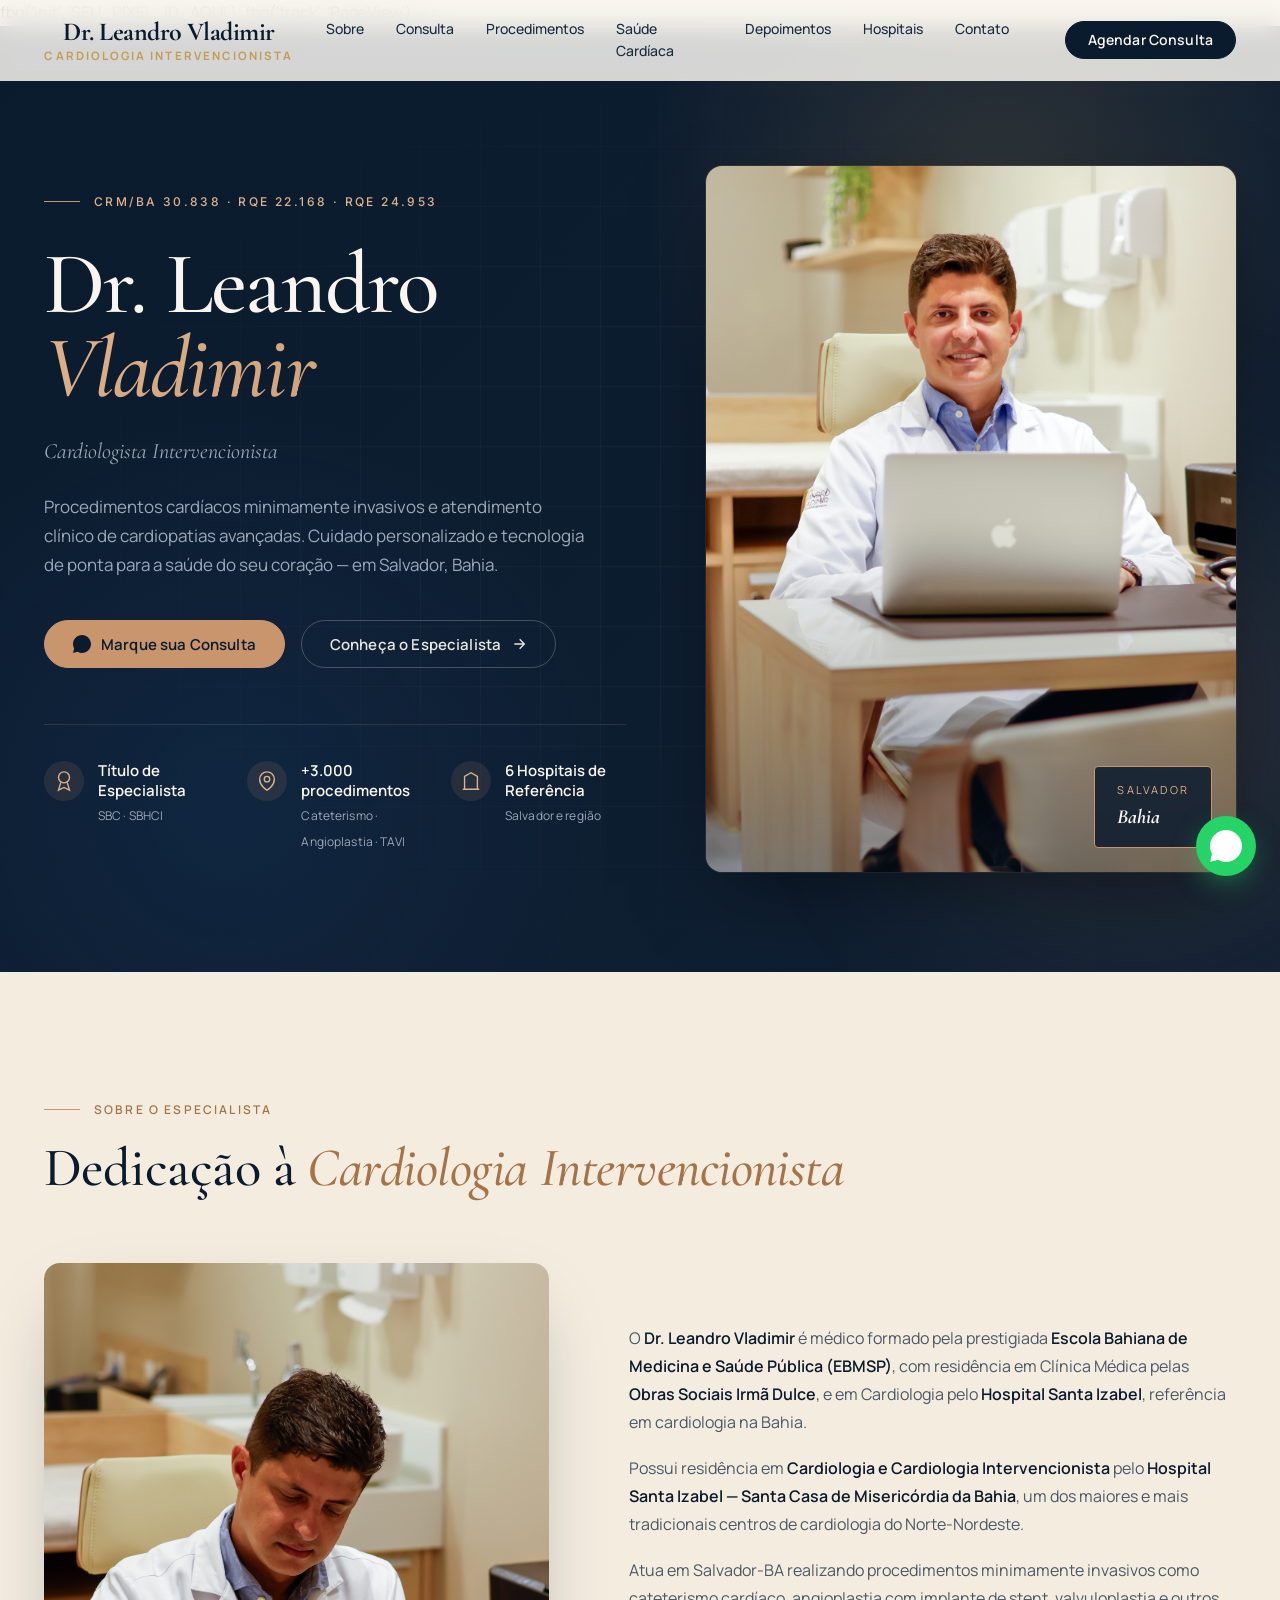
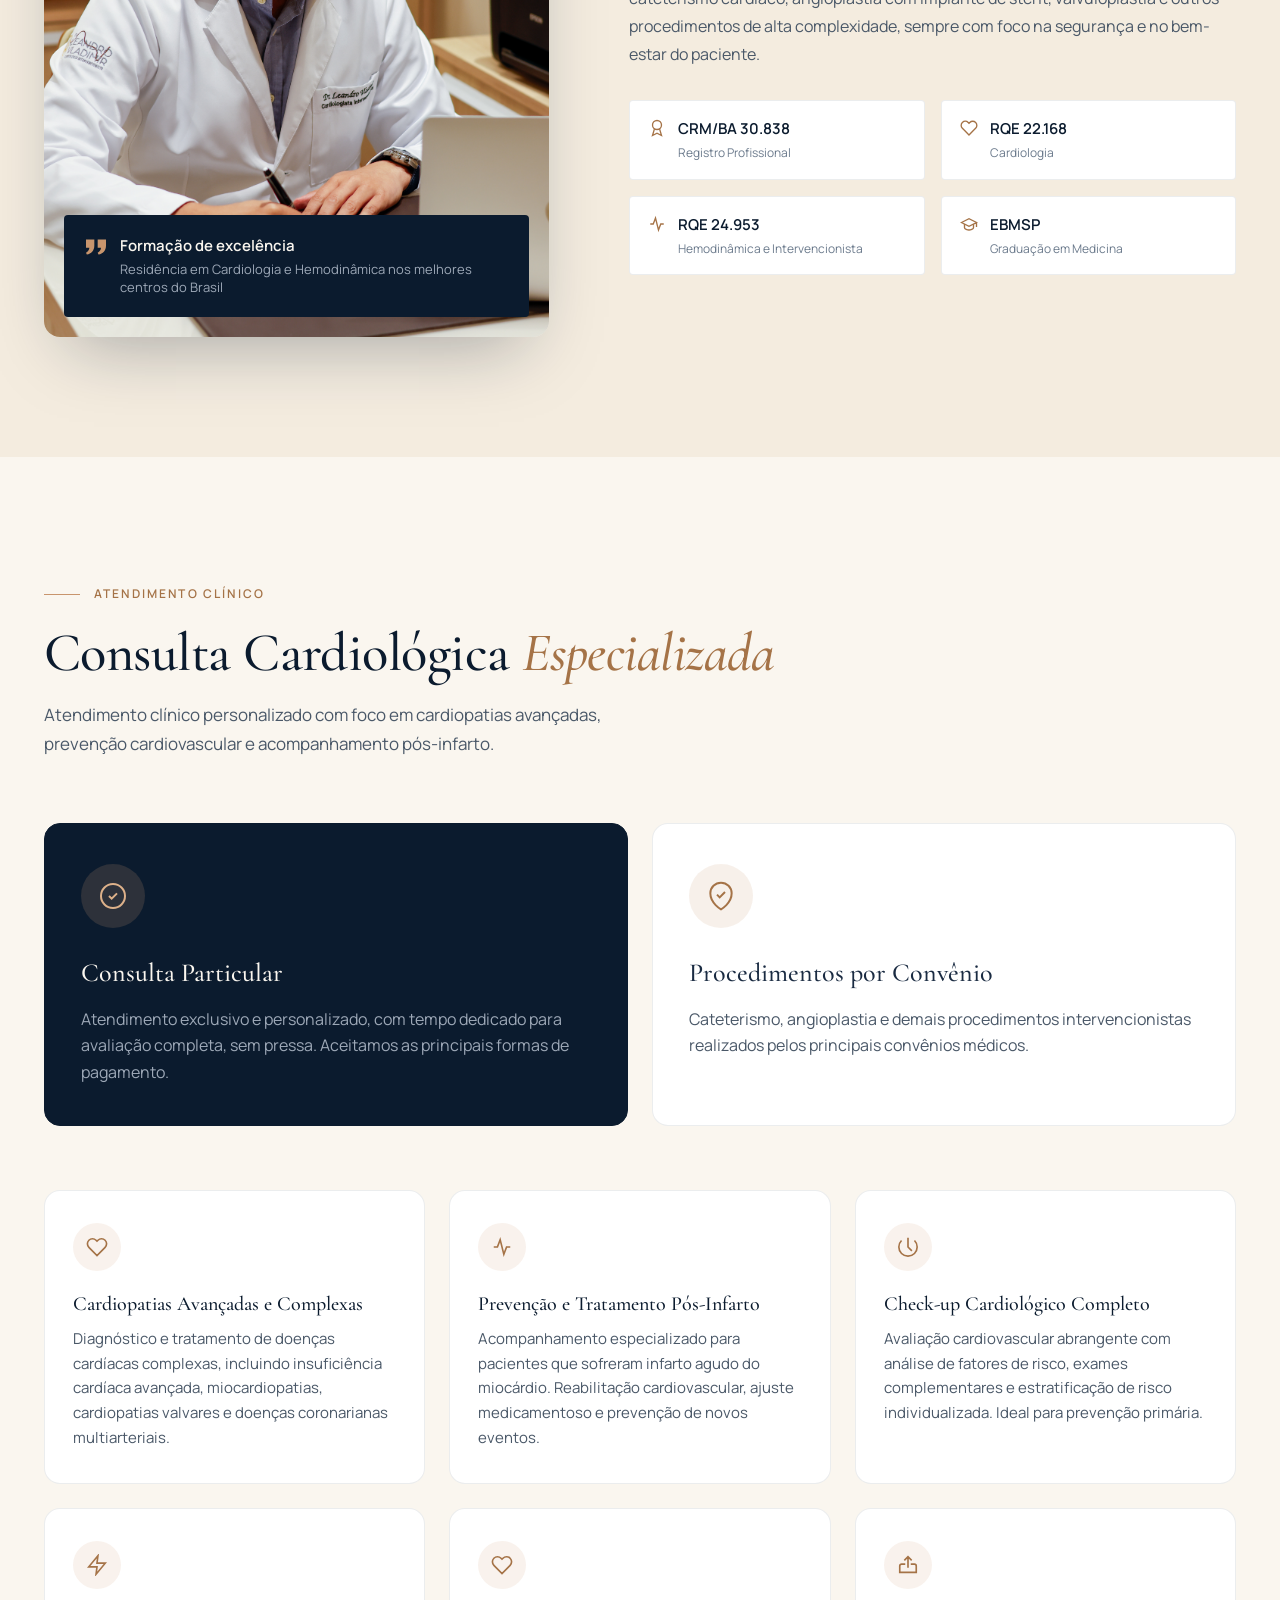
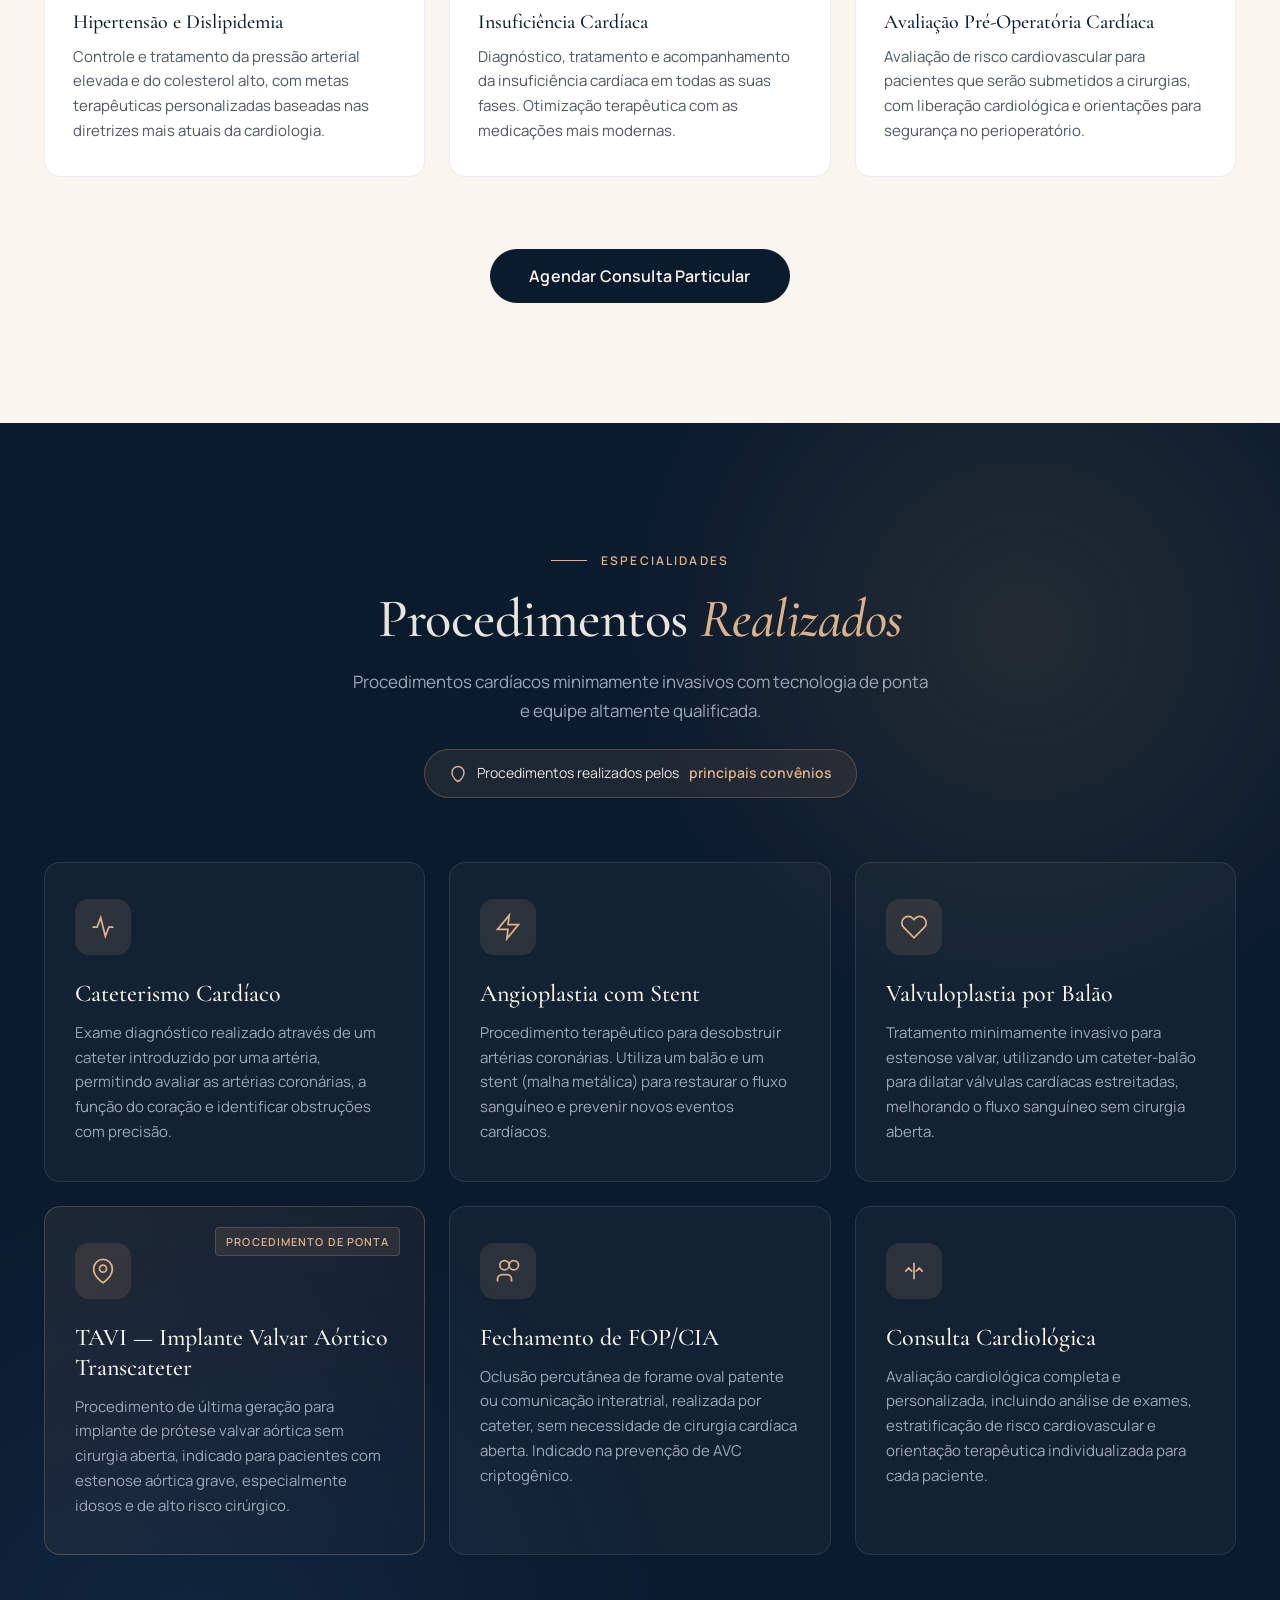
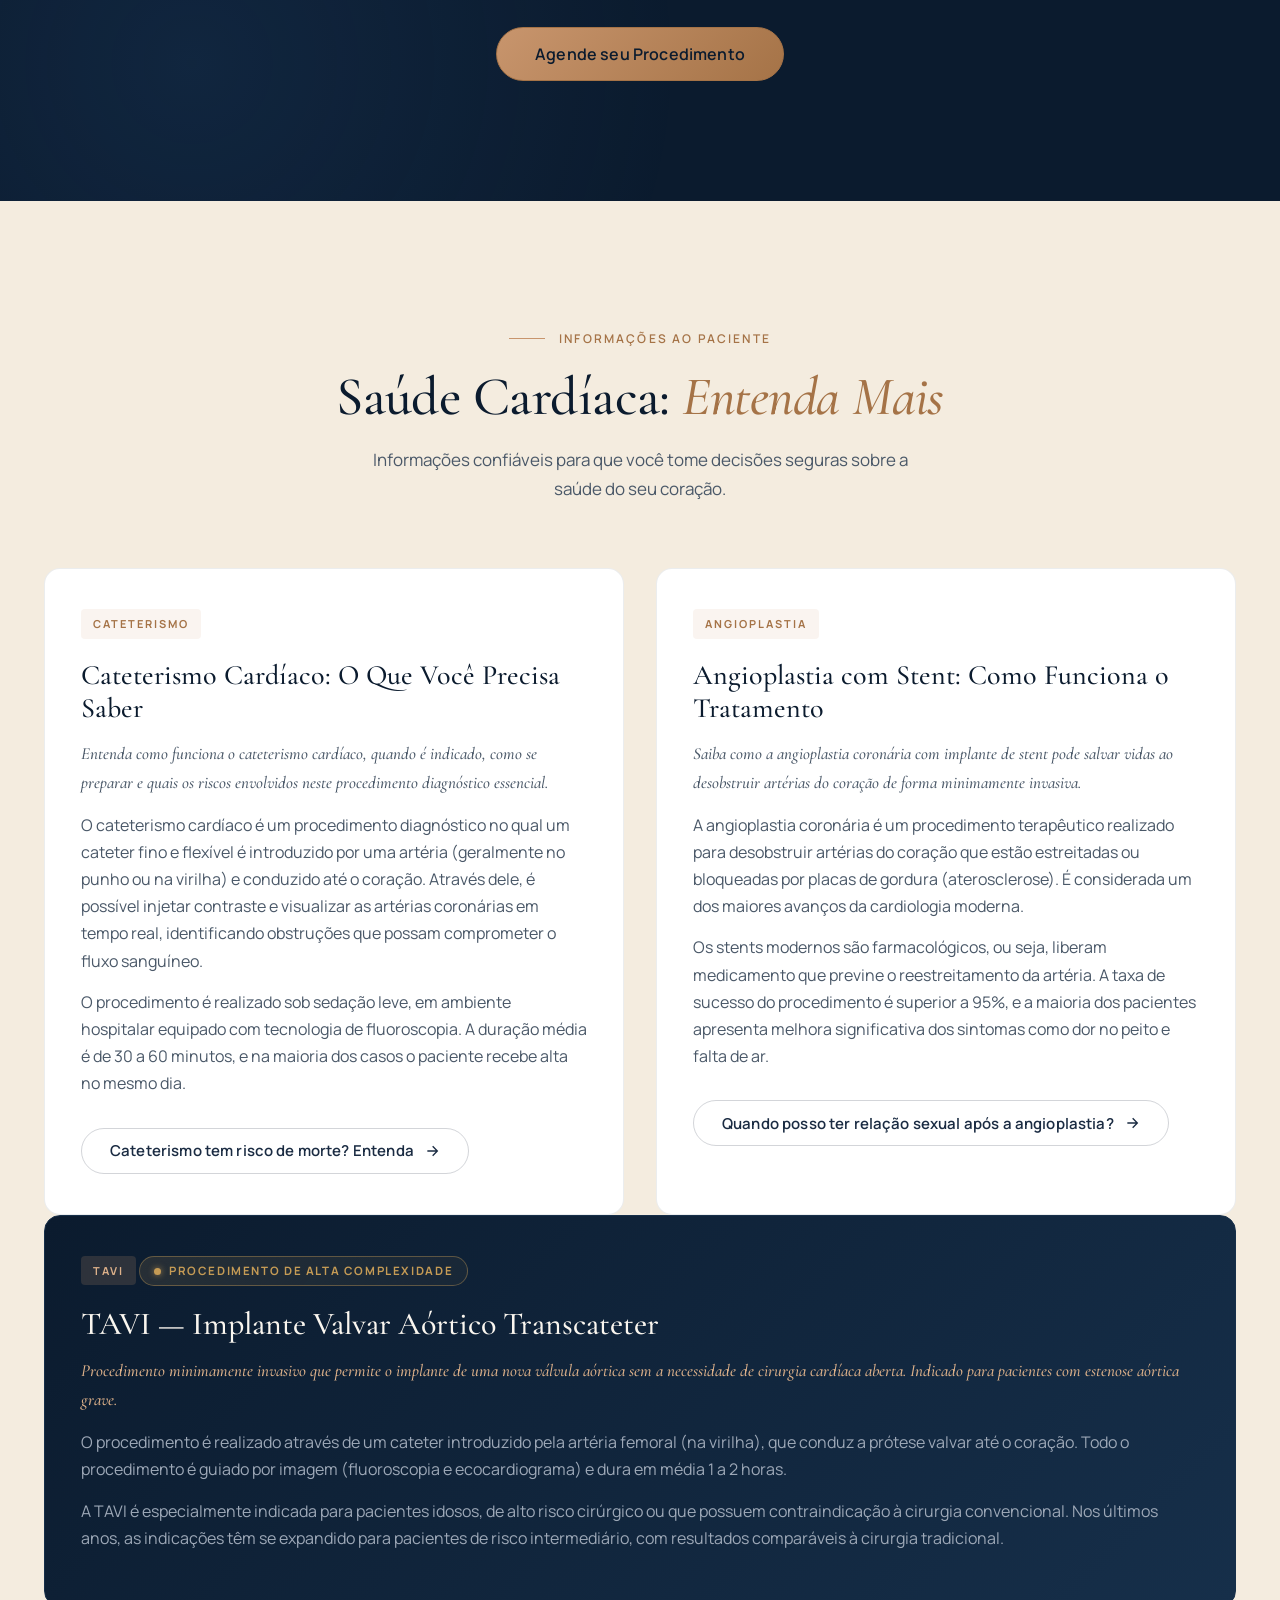
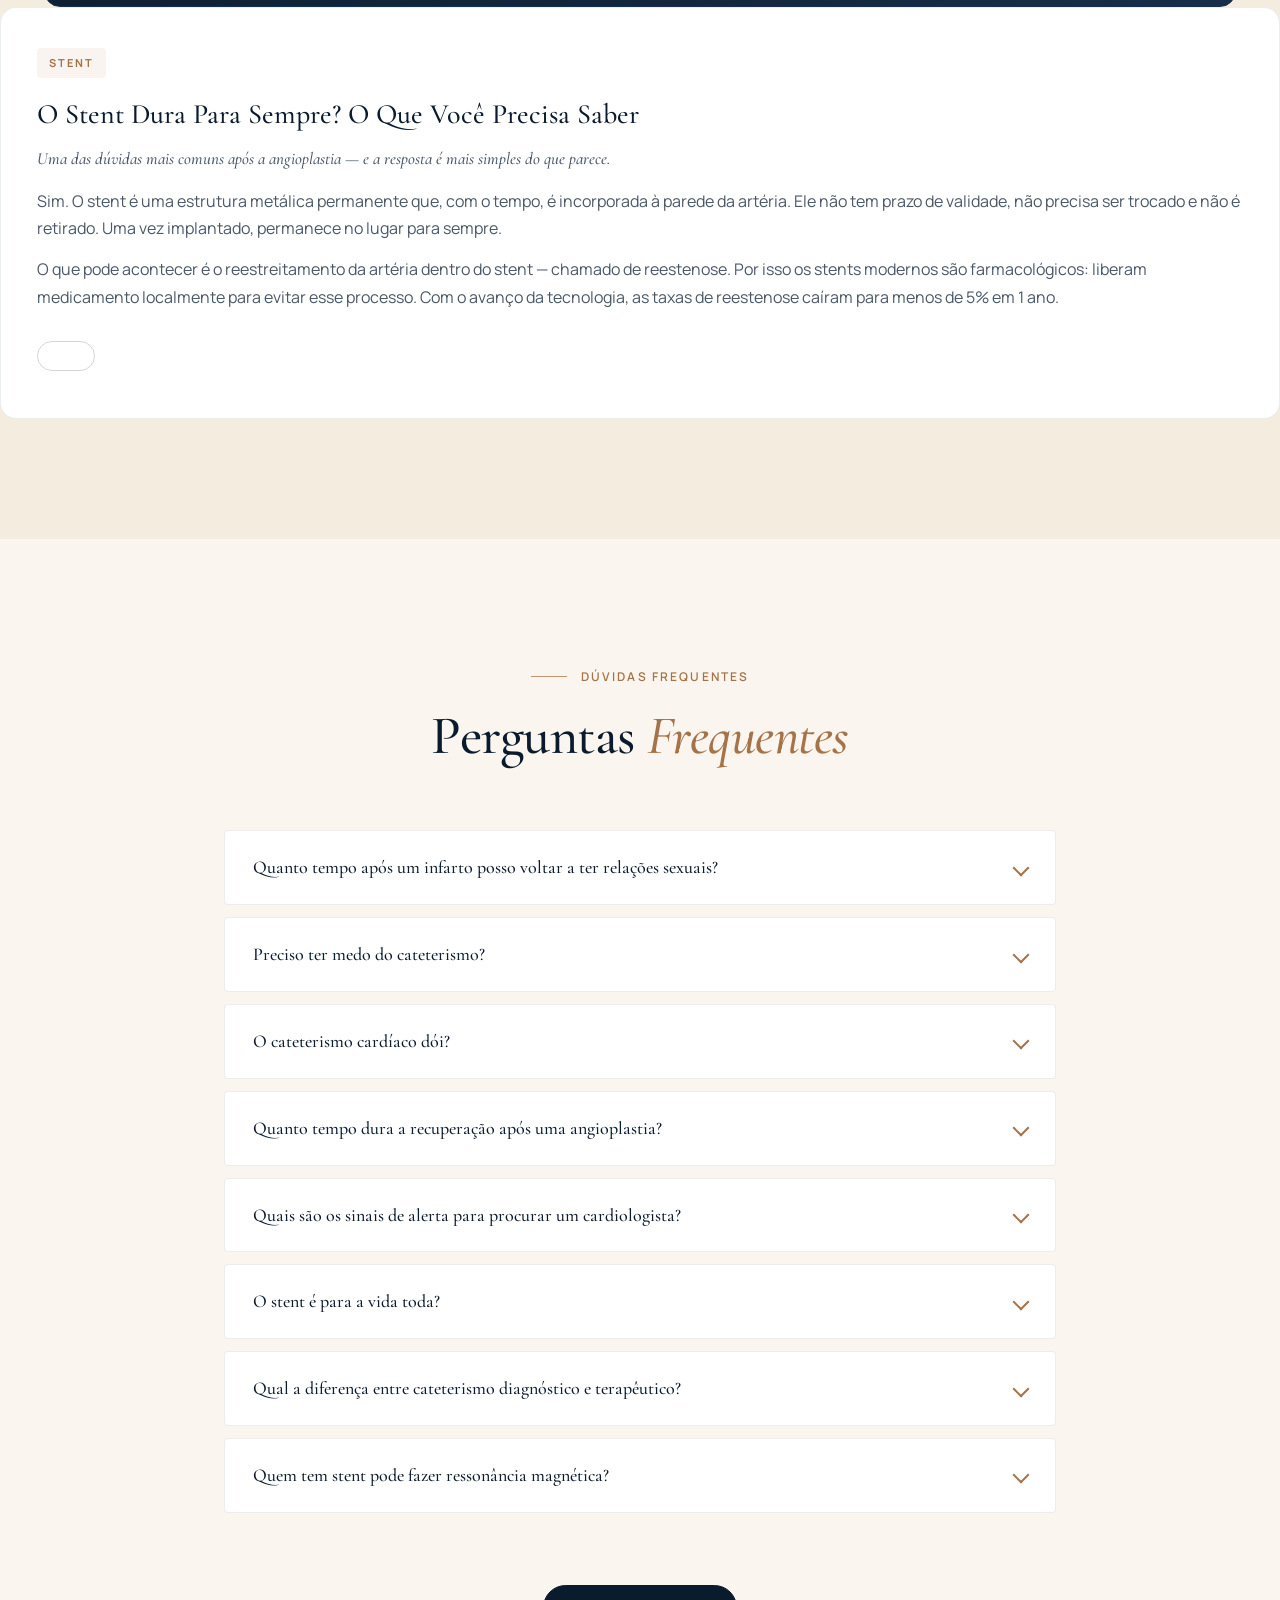
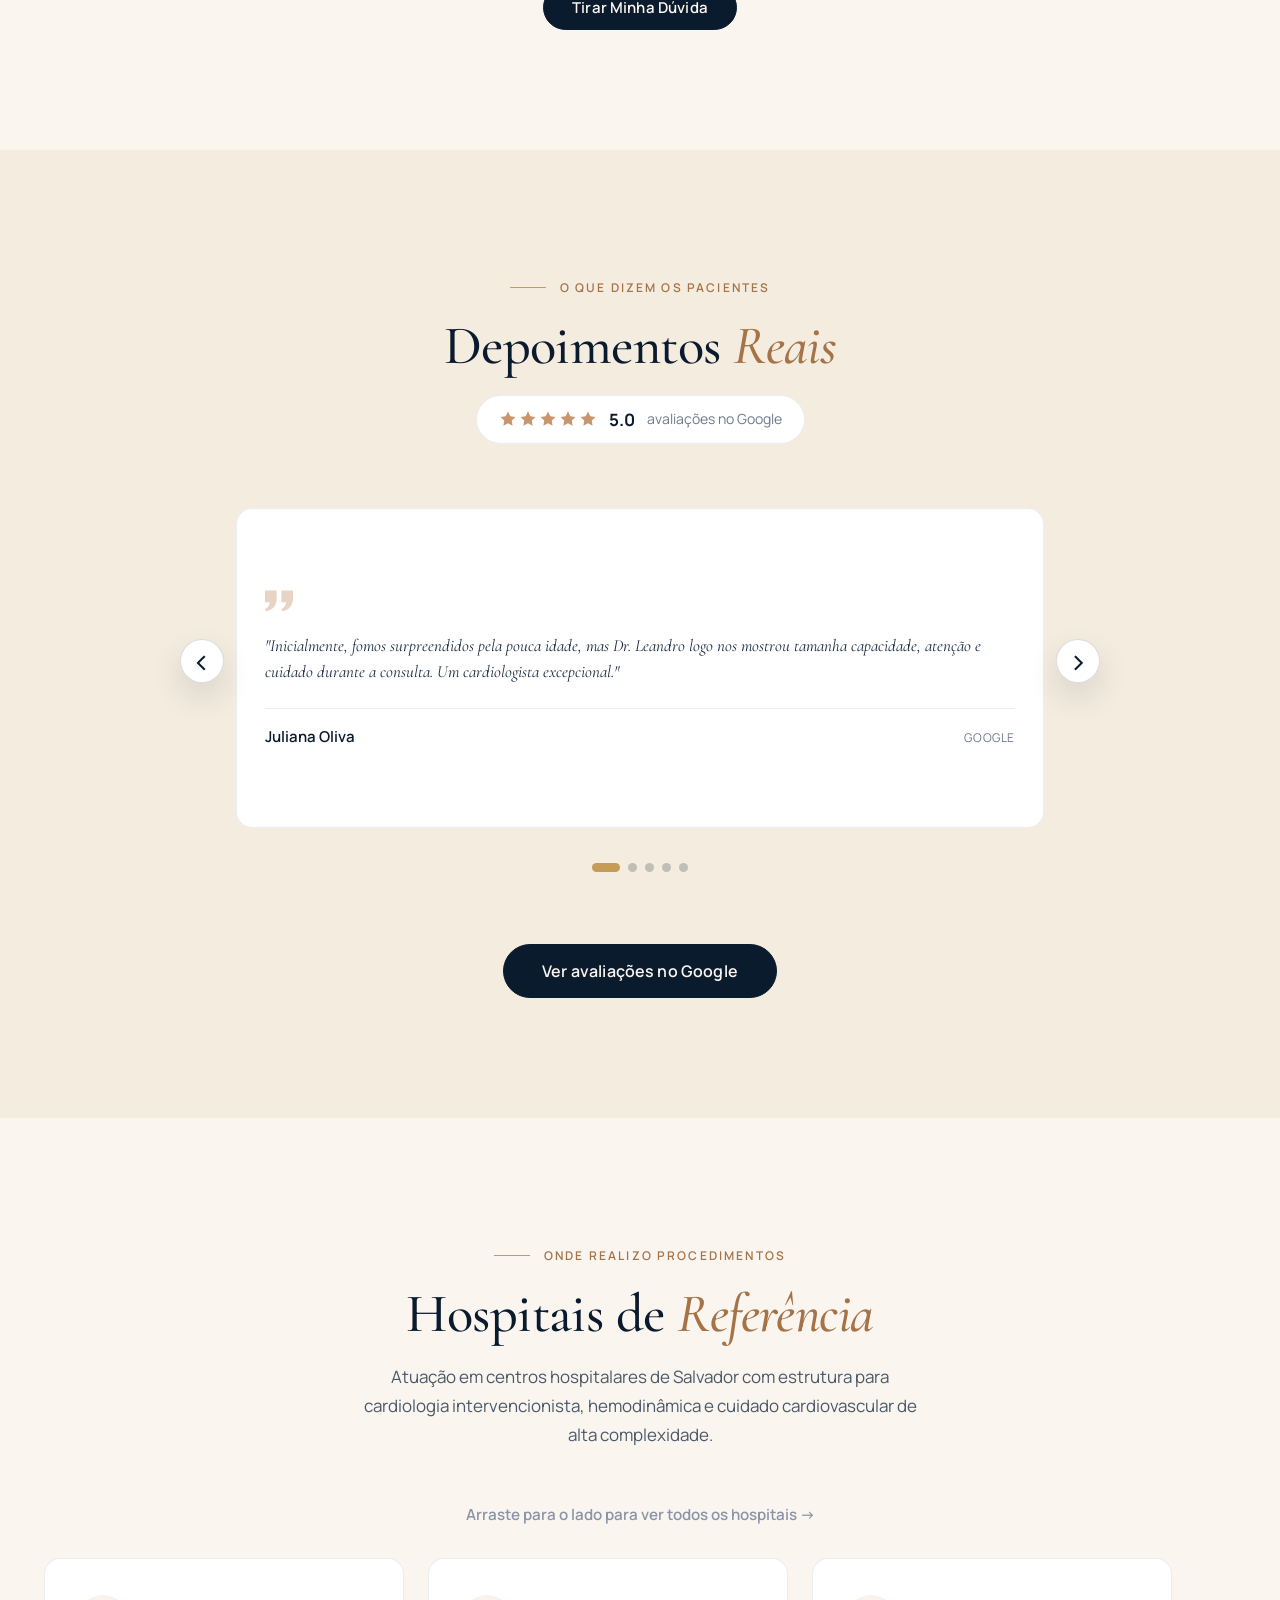
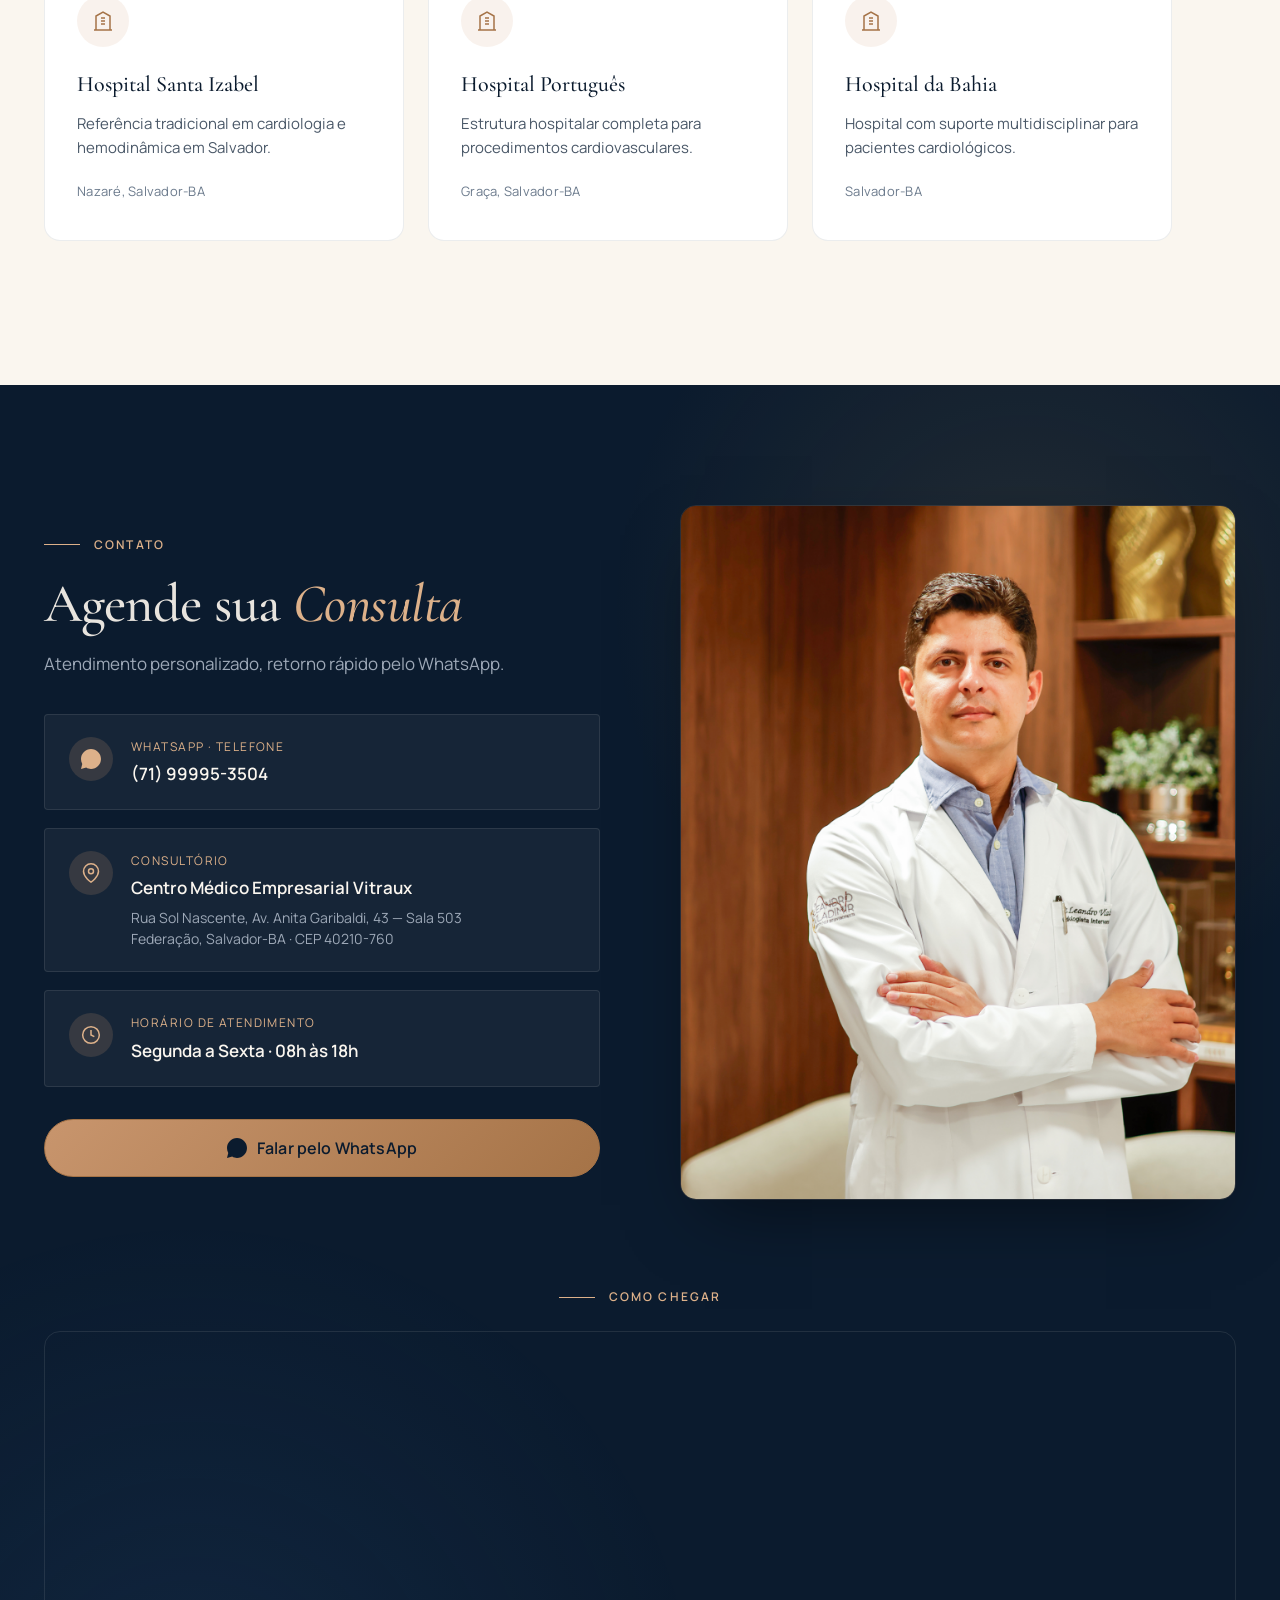
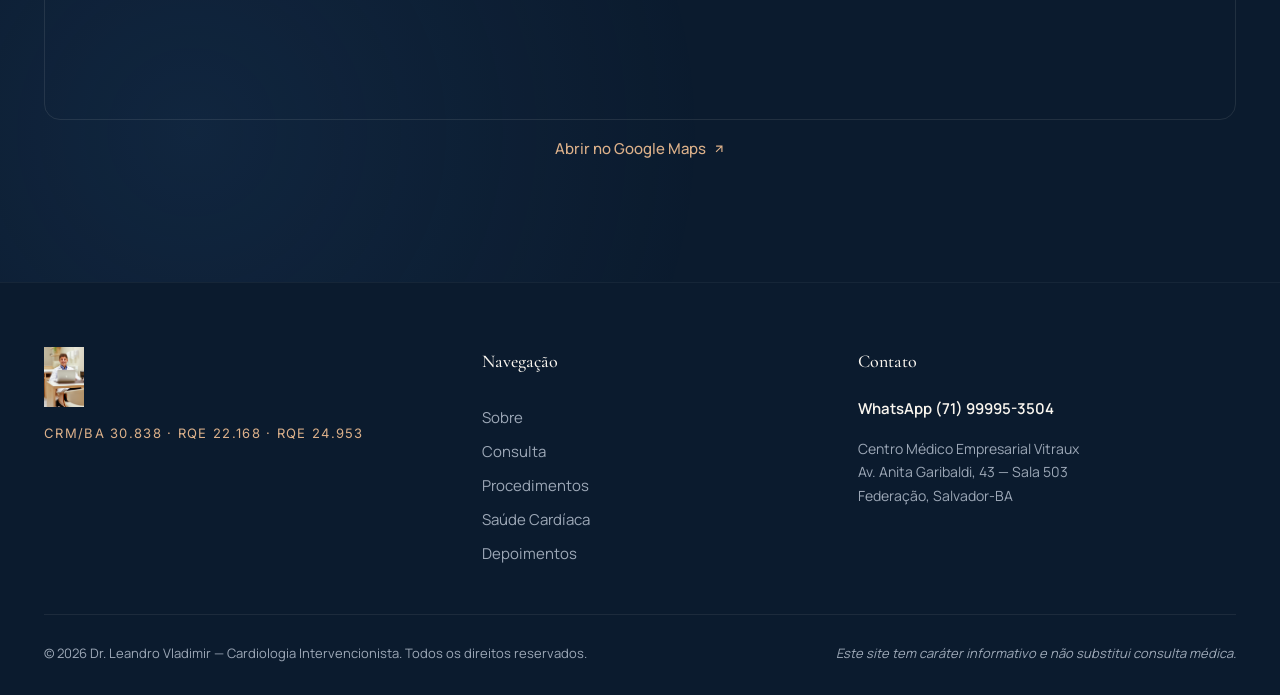
==== index.html @ 42e6bf5f "Update index.html" ====
<!DOCTYPE html>
<html lang="pt-BR">
<head>
  <!-- Google Tag Manager -->
<script>(function(w,d,s,l,i){w[l]=w[l]||[];w[l].push({'gtm.start':
new Date().getTime(),event:'gtm.js'});var f=d.getElementsByTagName(s)[0],
j=d.createElement(s),dl=l!='dataLayer'?'&l='+l:'';j.async=true;j.src=
'https://www.googletagmanager.com/gtm.js?id='+i+dl;f.parentNode.insertBefore(j,f);
})(window,document,'script','dataLayer','GTM-55W7V7B9');</script>
<!-- End Google Tag Manager -->
  <meta name="description" content="Dr. Leandro Vladimir - Cardiologista Intervencionista em Salvador. Especialista em hemodinâmica, cateterismo cardíaco, angioplastia, valvopatias e tratamento cardiovascular avançado.">
  <meta name="google-site-verification" content="hsDJQoRtvmg2iB8SNoUefGodnDdkcECuTizp_cntVv4" />
  <meta charset="UTF-8" />
  <meta name="viewport" content="width=device-width, initial-scale=1.0" />
  <meta name="theme-color" content="#0B1B2E" />

  <!-- ========== SEO PRIMÁRIO ========== -->
  <title>Dr. Leandro Vladimir - Cardiologista em Salvador | Hemodinâmica e Cateterismo</title>
  <meta name="description" content="Cardiologista intervencionista em Salvador, Bahia. Especialista em cateterismo cardíaco, angioplastia, TAVI e procedimentos cardiovasculares minimamente invasivos. CRM/BA 30.838. Agende sua consulta." />
  <meta name="keywords" content="cardiologista Salvador, cardiologista intervencionista Salvador, cateterismo cardíaco Salvador, angioplastia Bahia, hemodinâmica Salvador, Dr. Leandro Vladimir, cardiologista Federação Salvador, TAVI Salvador, stent Salvador" />
  <meta name="author" content="Dr. Leandro Vladimir" />
  <meta name="robots" content="index, follow, max-image-preview:large" />
  <link rel="canonical" href="https://leandrovladimir.com.br/" />
  <meta name="geo.region" content="BR-BA" />
  <meta name="geo.placename" content="Salvador" />
  <meta name="geo.position" content="-13.0024;-38.5085" />
  <meta name="ICBM" content="-13.0024, -38.5085" />

  <!-- ========== OPEN GRAPH (Facebook, WhatsApp, LinkedIn) ========== -->
  <meta property="og:type" content="website" />
  <meta property="og:url" content="https://leandrovladimir.com.br/" />
  <meta property="og:title" content="Dr. Leandro Vladimir | Cardiologista Intervencionista em Salvador" />
  <meta property="og:description" content="Especialista em procedimentos cardíacos minimamente invasivos. Atendimento personalizado com tecnologia de ponta em Salvador, BA. CRM/BA 30.838." />
  <meta property="og:image" content="https://leandrovladimir.com.br/images/consulta.jpg" />
  <meta property="og:image:width" content="1200" />
  <meta property="og:image:height" content="1800" />
  <meta property="og:locale" content="pt_BR" />
  <meta property="og:site_name" content="Dr. Leandro Vladimir — Cardiologia Intervencionista" />

  <!-- ========== TWITTER CARD ========== -->
  <meta name="twitter:card" content="summary_large_image" />
  <meta name="twitter:title" content="Dr. Leandro Vladimir | Cardiologista Intervencionista em Salvador" />
  <meta name="twitter:description" content="Cardiologista intervencionista em Salvador, BA. Especialista em cateterismo, angioplastia e TAVI." />
  <meta name="twitter:image" content="https://leandrovladimir.com.br/images/consulta.jpg" />

  <!-- ========== FAVICON ========== -->
  <link rel="icon" type="image/png" href="/images/consulta.jpg" />
  <link rel="apple-touch-icon" href="/images/consulta.jpg" />

  <!-- ========== FONTES ========== -->
  <link rel="preconnect" href="https://fonts.googleapis.com" />
  <link rel="preconnect" href="https://fonts.gstatic.com" crossorigin />
  <link href="https://fonts.googleapis.com/css2?family=Cormorant+Garamond:ital,wght@0,400;0,500;0,600;0,700;1,400;1,500&family=Manrope:wght@300;400;500;600;700&family=Inter:wght@400;500;600&display=swap" rel="stylesheet" />

  <!-- ========== ESTILOS ========== -->
  <link rel="stylesheet" href="style.css" />

  <!-- ========== SCHEMA.ORG STRUCTURED DATA (Google Rich Results) ========== -->
    fbq('init', 'SEU_PIXEL_ID_AQUI');
    fbq('track', 'PageView');
  </script> -->

  <!-- ========== SCHEMA.ORG STRUCTURED DATA (Google Rich Results) ========== -->
  <script type="application/ld+json">
  {
    "@context": "https://schema.org",
    "@graph": [
      {
        "@type": "Physician",
        "@id": "https://leandrovladimir.com.br/#physician",
        "name": "Dr. Leandro Vladimir",
        "alternateName": "Dr. Leandro Vladimir Cavalcanti",
        "description": "Cardiologista intervencionista em Salvador, Bahia. Especialista em cateterismo cardíaco, angioplastia coronária, TAVI, valvuloplastia e procedimentos cardiovasculares minimamente invasivos.",
        "url": "https://leandrovladimir.com.br/",
        "image": "https://leandrovladimir.com.br/images/consulta.jpg",
        "telephone": "+55-71-99995-3504",
        "medicalSpecialty": ["Cardiology", "InterventionalCardiology"],
        "identifier": [
          { "@type": "PropertyValue", "name": "CRM", "value": "CRM/BA 30.838" },
          { "@type": "PropertyValue", "name": "RQE Cardiologia", "value": "RQE 22.168" },
          { "@type": "PropertyValue", "name": "RQE Hemodinâmica", "value": "RQE 24.953" }
        ],
        "alumniOf": [
          { "@type": "EducationalOrganization", "name": "Escola Bahiana de Medicina e Saúde Pública (EBMSP)" },
          { "@type": "EducationalOrganization", "name": "Hospital Santa Izabel — Santa Casa de Misericórdia da Bahia" },
          { "@type": "EducationalOrganization", "name": "Obras Sociais Irmã Dulce" }
        ],
        "address": {
          "@type": "PostalAddress",
          "streetAddress": "Rua Sol Nascente, Av. Anita Garibaldi, 43 — Sala 503",
          "addressLocality": "Salvador",
          "addressRegion": "BA",
          "postalCode": "40210-760",
          "addressCountry": "BR"
        },
        "geo": { "@type": "GeoCoordinates", "latitude": -13.0024, "longitude": -38.5085 },
        "areaServed": [
          { "@type": "City", "name": "Salvador" },
          { "@type": "AdministrativeArea", "name": "Bahia" }
        ],
        "availableService": [
          { "@type": "MedicalProcedure", "name": "Cateterismo Cardíaco" },
          { "@type": "MedicalProcedure", "name": "Angioplastia Coronária com Stent" },
          { "@type": "MedicalProcedure", "name": "Valvuloplastia por Balão" },
          { "@type": "MedicalProcedure", "name": "TAVI — Implante Valvar Aórtico Transcateter" },
          { "@type": "MedicalProcedure", "name": "Fechamento Percutâneo de FOP/CIA" },
          { "@type": "MedicalProcedure", "name": "Consulta Cardiológica Especializada" }
        ]
      },
      {
        "@type": ["MedicalBusiness", "LocalBusiness"],
        "@id": "https://leandrovladimir.com.br/#business",
        "name": "Dr. Leandro Vladimir — Cardiologia Intervencionista",
        "image": "https://leandrovladimir.com.br/images/consulta.jpg",
        "url": "https://leandrovladimir.com.br/",
        "telephone": "+55-71-99995-3504",
        "priceRange": "$$$",
        "address": {
          "@type": "PostalAddress",
          "streetAddress": "Rua Sol Nascente, Av. Anita Garibaldi, 43 — Sala 503",
          "addressLocality": "Salvador",
          "addressRegion": "BA",
          "postalCode": "40210-760",
          "addressCountry": "BR"
        },
        "geo": { "@type": "GeoCoordinates", "latitude": -13.0024, "longitude": -38.5085 },
        "openingHoursSpecification": [
          { "@type": "OpeningHoursSpecification", "dayOfWeek": ["Monday", "Tuesday", "Wednesday", "Thursday", "Friday"], "opens": "08:00", "closes": "18:00" }
        ],
        "aggregateRating": { "@type": "AggregateRating", "ratingValue": "5.0", "reviewCount": "40", "bestRating": "5" }
      },
      {
        "@type": "FAQPage",
        "@id": "https://leandrovladimir.com.br/#faq",
        "mainEntity": [
          { "@type": "Question", "name": "O cateterismo cardíaco dói?", "acceptedAnswer": { "@type": "Answer", "text": "Não. O procedimento é realizado sob sedação leve e anestesia local no local da punção. A maioria dos pacientes relata apenas uma sensação de pressão, sem dor significativa." } },
          { "@type": "Question", "name": "Quanto tempo dura a recuperação após uma angioplastia?", "acceptedAnswer": { "@type": "Answer", "text": "A recuperação inicial é rápida: alta hospitalar em 24 a 48 horas e retorno a atividades leves em poucos dias. Atividades físicas mais intensas podem ser retomadas após 1 a 2 semanas, com orientação individualizada." } },
          { "@type": "Question", "name": "Quais são os sinais de alerta para procurar um cardiologista?", "acceptedAnswer": { "@type": "Answer", "text": "Dor ou aperto no peito, falta de ar aos esforços, palpitações, desmaios, inchaço nas pernas e cansaço excessivo são sinais que merecem avaliação cardiológica especializada." } },
          { "@type": "Question", "name": "O stent é para a vida toda?", "acceptedAnswer": { "@type": "Answer", "text": "Sim. O stent é uma estrutura permanente que mantém a artéria aberta. Com o tempo, é incorporado à parede do vaso. O cuidado contínuo com fatores de risco e medicação é essencial para o sucesso a longo prazo." } }
        ]
      }
    ]
  }
  </script>

  <style>
    .header__brand--text {
      display: flex;
      flex-direction: column;
      justify-content: center;
      line-height: 1.05;
      text-decoration: none;
      min-width: 250px;
      padding: 6px 0;
    }
    .brand__name {
      font-family: 'Cormorant Garamond', Georgia, serif;
      font-weight: 700;
      font-size: 1.62rem;
      color: #0B1B2E;
      letter-spacing: -0.02em;
      white-space: nowrap;
    }
    .brand__sub {
      margin-top: 5px;
      font-family: 'Manrope', Arial, sans-serif;
      font-weight: 700;
      font-size: 0.72rem;
      letter-spacing: 0.18em;
      text-transform: uppercase;
      color: #C59B55;
      white-space: nowrap;
    }
    .scroll-hint {
      text-align: center;
      color: #8a94a6;
      font-weight: 600;
      margin: -10px 0 22px;
      font-size: 0.95rem;
    }
    .hospitals--scroll {
      display: flex !important;
      gap: 24px;
      overflow-x: auto;
      scroll-snap-type: x mandatory;
      padding: 8px 4px 24px;
      -webkit-overflow-scrolling: touch;
    }
    .hospitals--scroll::-webkit-scrollbar {
      height: 8px;
    }
    .hospitals--scroll::-webkit-scrollbar-track {
      background: rgba(11, 27, 46, 0.08);
      border-radius: 999px;
    }
    .hospitals--scroll::-webkit-scrollbar-thumb {
      background: rgba(197, 155, 85, 0.65);
      border-radius: 999px;
    }
    .hospitals--scroll .hospital {
      min-width: 360px;
      max-width: 360px;
      scroll-snap-align: start;
    }
    @media (max-width: 768px) {
      .header__brand--text { min-width: auto; }
      .brand__name { font-size: 1.25rem; }
      .brand__sub { font-size: 0.58rem; letter-spacing: 0.12em; }
      .hospitals--scroll .hospital { min-width: 82vw; max-width: 82vw; }
    }
  </style>


  <style>
    .hero__pulse,
    .section__bg-pulse {
      display: none !important;
    }

    .hero__bg {
      background:
        radial-gradient(circle at 78% 18%, rgba(197, 155, 85, 0.18), transparent 28%),
        radial-gradient(circle at 18% 82%, rgba(29, 78, 137, 0.18), transparent 30%),
        linear-gradient(135deg, rgba(11, 27, 46, 0.06), rgba(255, 255, 255, 0.02));
    }

    .section--dark::before {
      content: "";
      position: absolute;
      inset: 0;
      pointer-events: none;
      background:
        radial-gradient(circle at 80% 15%, rgba(197, 155, 85, 0.14), transparent 26%),
        radial-gradient(circle at 15% 90%, rgba(48, 94, 150, 0.18), transparent 30%);
      opacity: 0.9;
    }
  </style>


  <style>
    .testimonial-carousel {
      position: relative;
      max-width: 920px;
      margin: 0 auto;
      padding: 0 56px 44px;
    }

    .testimonial-track {
      position: relative;
      min-height: 320px;
    }

    .testimonial-slide {
      position: absolute;
      inset: 0;
      opacity: 0;
      transform: translateY(18px) scale(0.98);
      pointer-events: none;
      transition: opacity .45s ease, transform .45s ease;
      display: flex;
      flex-direction: column;
      justify-content: center;
    }

    .testimonial-slide.is-active {
      opacity: 1;
      transform: translateY(0) scale(1);
      pointer-events: auto;
    }

    .testimonial-arrow {
      position: absolute;
      top: 42%;
      transform: translateY(-50%);
      z-index: 2;
      width: 44px;
      height: 44px;
      border-radius: 999px;
      border: 1px solid rgba(11, 27, 46, 0.14);
      background: #fff;
      color: #0B1B2E;
      font-size: 32px;
      line-height: 1;
      cursor: pointer;
      box-shadow: 0 14px 32px rgba(11, 27, 46, 0.12);
      transition: .2s ease;
    }

    .testimonial-arrow:hover {
      transform: translateY(-50%) scale(1.05);
      color: #C59B55;
    }

    .testimonial-arrow--prev { left: 0; }
    .testimonial-arrow--next { right: 0; }

    .testimonial-dots {
      position: absolute;
      left: 0;
      right: 0;
      bottom: 0;
      display: flex;
      justify-content: center;
      gap: 8px;
    }

    .testimonial-dot {
      width: 9px;
      height: 9px;
      border-radius: 999px;
      border: 0;
      background: rgba(11, 27, 46, 0.22);
      cursor: pointer;
      transition: .2s ease;
    }

    .testimonial-dot.is-active {
      width: 28px;
      background: #C59B55;
    }

    @media (max-width: 768px) {
      .testimonial-carousel {
        padding: 0 0 44px;
      }

      .testimonial-track {
        min-height: 430px;
      }

      .testimonial-arrow {
        top: auto;
        bottom: -4px;
        width: 38px;
        height: 38px;
        font-size: 28px;
      }

      .testimonial-arrow--prev { left: 18px; }
      .testimonial-arrow--next { right: 18px; }
    }
  </style>

</head>

<body>
  <!-- Google Tag Manager (noscript) -->
<noscript><iframe src="https://www.googletagmanager.com/ns.html?id=GTM-55W7V7B9"
height="0" width="0" style="display:none;visibility:hidden"></iframe></noscript>
<!-- End Google Tag Manager (noscript) -->
  <!-- GTM noscript fallback -->
  <!-- <noscript><iframe src="https://www.googletagmanager.com/ns.html?id=GTM-55W7V7B9" height="0" width="0" style="display:none;visibility:hidden"></iframe></noscript> -->

  <!-- ============ HEADER / NAV ============ -->
  <header class="header" id="header">
    <div class="container header__inner">
      <a href="#hero" class="header__brand header__brand--text" aria-label="Dr. Leandro Vladimir — Início">
        <span class="brand__name">Dr. Leandro Vladimir</span>
        <span class="brand__sub">Cardiologia Intervencionista</span>
      </a>
      <nav class="header__nav" aria-label="Navegação principal">
        <a href="#sobre">Sobre</a>
        <a href="#consulta">Consulta</a>
        <a href="#procedimentos">Procedimentos</a>
        <a href="#conteudo">Saúde Cardíaca</a>
        <a href="#depoimentos">Depoimentos</a>
        <a href="#hospitais">Hospitais</a>
        <a href="#contato">Contato</a>
      </nav>
      <a href="https://wa.me/5571999953504?text=Ol%C3%A1%2C%20Dr.%20Leandro.%20Gostaria%20de%20agendar%20uma%20consulta." class="btn btn--primary header__cta" data-track="header_cta_whatsapp" target="_blank" rel="noopener">
        Agendar Consulta
      </a>
      <button class="header__toggle" aria-label="Abrir menu" aria-expanded="false" id="navToggle">
        <span></span><span></span><span></span>
      </button>
    </div>
  </header>

  <!-- ============ HERO ============ -->
  <section class="hero" id="hero">
    <div class="hero__bg" aria-hidden="true">
      <div class="hero__grid"></div>
      <div class="hero__glow"></div>
    </div>
    <div class="container hero__inner">
      <div class="hero__content reveal">
        <p class="hero__eyebrow">
          <span class="eyebrow__line"></span>
          CRM/BA 30.838 · RQE 22.168 · RQE 24.953
        </p>
        <h1 class="hero__title">
          <span class="hero__title-1">Dr. Leandro</span>
          <span class="hero__title-2">Vladimir</span>
        </h1>
        <p class="hero__subtitle">Cardiologista Intervencionista</p>
        <p class="hero__lede">
          Procedimentos cardíacos minimamente invasivos e atendimento clínico de cardiopatias avançadas. Cuidado personalizado e tecnologia de ponta para a saúde do seu coração — em Salvador, Bahia.
        </p>
        <div class="hero__actions">
          <a href="https://wa.me/5571999953504?text=Ol%C3%A1%2C%20Dr.%20Leandro.%20Gostaria%20de%20agendar%20uma%20consulta." class="btn btn--primary" data-track="hero_cta_whatsapp" target="_blank" rel="noopener">
            <svg xmlns="http://www.w3.org/2000/svg" width="18" height="18" viewBox="0 0 24 24" fill="currentColor" aria-hidden="true"><path d="M17.5 14.4c-.3-.2-1.8-.9-2-1-.3-.1-.5-.1-.7.1-.2.3-.7 1-.9 1.2-.2.2-.3.2-.6.1-1.5-.7-2.4-1.3-3.4-3-.3-.5.3-.4.7-1.4.1-.2 0-.4 0-.5-.1-.1-.7-1.6-.9-2.2-.2-.6-.5-.5-.7-.5h-.6c-.2 0-.5.1-.8.4-.3.3-1 1-1 2.4 0 1.4 1 2.8 1.2 3 .2.2 2.1 3.2 5 4.5.7.3 1.3.5 1.7.6.7.2 1.4.2 1.9.1.6-.1 1.8-.7 2-1.5.2-.7.2-1.4.2-1.5-.1-.2-.3-.2-.6-.4zM12 0C5.4 0 0 5.4 0 12c0 2.1.5 4.1 1.5 5.9L0 24l6.3-1.7C8 23.5 10 24 12 24c6.6 0 12-5.4 12-12S18.6 0 12 0z"/></svg>
            Marque sua Consulta
          </a>
          <a href="#sobre" class="btn btn--ghost" data-track="hero_cta_about">
            Conheça o Especialista
            <svg xmlns="http://www.w3.org/2000/svg" width="16" height="16" viewBox="0 0 24 24" fill="none" stroke="currentColor" stroke-width="2" aria-hidden="true"><path d="M5 12h14M13 5l7 7-7 7"/></svg>
          </a>
        </div>
        <ul class="hero__stats">
          <li>
            <span class="stat__icon">
              <svg xmlns="http://www.w3.org/2000/svg" width="22" height="22" viewBox="0 0 24 24" fill="none" stroke="currentColor" stroke-width="1.5" aria-hidden="true"><circle cx="12" cy="8" r="6"/><path d="M15.5 13.5L18 22l-6-3-6 3 2.5-8.5"/></svg>
            </span>
            <div>
              <strong>Título de Especialista</strong>
              <small>SBC · SBHCI</small>
            </div>
          </li>
          <li>
            <span class="stat__icon">
              <svg xmlns="http://www.w3.org/2000/svg" width="22" height="22" viewBox="0 0 24 24" fill="none" stroke="currentColor" stroke-width="1.5" aria-hidden="true"><path d="M12 22s-8-4.5-8-12a8 8 0 0116 0c0 7.5-8 12-8 12z"/><circle cx="12" cy="10" r="3"/></svg>
            </span>
            <div>
              <strong>+3.000 procedimentos</strong>
              <small>Cateterismo · Angioplastia · TAVI</small>
            </div>
          </li>
          <li>
            <span class="stat__icon">
              <svg xmlns="http://www.w3.org/2000/svg" width="22" height="22" viewBox="0 0 24 24" fill="none" stroke="currentColor" stroke-width="1.5" aria-hidden="true"><path d="M3 21h18M5 21V7l7-4 7 4v14M9 9h.01M9 12h.01M9 15h.01M15 9h.01M15 12h.01M15 15h.01"/></svg>
            </span>
            <div>
              <strong>6 Hospitais de Referência</strong>
              <small>Salvador e região</small>
            </div>
          </li>
        </ul>
      </div>
      <div class="hero__visual reveal" data-delay="200">
        <div class="hero__photo">
          <img src="/images/consulta.jpg" alt="Dr. Leandro Vladimir, cardiologista intervencionista em Salvador" width="600" height="900" loading="eager" fetchpriority="high" />
        </div>
        <div class="hero__badge">
          <span>Salvador</span>
          <strong>Bahia</strong>
        </div>
      </div>
    </div>
  </section>

  <!-- ============ SOBRE ============ -->
  <section class="section section--cream" id="sobre">
    <div class="container">
      <div class="section__head reveal">
        <span class="eyebrow"><span class="eyebrow__line"></span> Sobre o Especialista</span>
        <h2 class="section__title">Dedicação à <em>Cardiologia Intervencionista</em></h2>
      </div>
      <div class="about__grid">
        <div class="about__photo reveal">
          <img src="/images/sobre.jpg" data-fallbacks="/images/sobre.JPG,/images/sobre.jpeg,/images/sobre.JPEG,/images/Sobre.JPG,/images/Sobre.jpg" alt="Dr. Leandro Vladimir em atendimento no consultório em Salvador" width="600" height="900" loading="lazy" />
          <div class="about__quote">
            <svg xmlns="http://www.w3.org/2000/svg" width="20" height="20" viewBox="0 0 24 24" fill="currentColor" aria-hidden="true"><path d="M9.983 3v7.391c0 5.704-3.731 9.57-8.983 10.609l-.995-2.151c2.432-.917 3.995-3.638 3.995-5.849h-4v-10h9.983zm14.017 0v7.391c0 5.704-3.748 9.571-9 10.609l-.996-2.151c2.433-.917 3.996-3.638 3.996-5.849h-3.983v-10h9.983z"/></svg>
            <p>Formação de excelência<br/><small>Residência em Cardiologia e Hemodinâmica nos melhores centros do Brasil</small></p>
          </div>
        </div>
        <div class="about__text reveal" data-delay="150">
          <p>
            O <strong>Dr. Leandro Vladimir</strong> é médico formado pela prestigiada <strong>Escola Bahiana de Medicina e Saúde Pública (EBMSP)</strong>, com residência em Clínica Médica pelas <strong>Obras Sociais Irmã Dulce</strong>, e em Cardiologia pelo <strong>Hospital Santa Izabel</strong>, referência em cardiologia na Bahia.
          </p>
          <p>
            Possui residência em <strong>Cardiologia e Cardiologia Intervencionista</strong> pelo <strong>Hospital Santa Izabel — Santa Casa de Misericórdia da Bahia</strong>, um dos maiores e mais tradicionais centros de cardiologia do Norte-Nordeste.
          </p>
          <p>
            Atua em Salvador-BA realizando procedimentos minimamente invasivos como cateterismo cardíaco, angioplastia com implante de stent, valvuloplastia e outros procedimentos de alta complexidade, sempre com foco na segurança e no bem-estar do paciente.
          </p>
          <ul class="creds">
            <li>
              <svg xmlns="http://www.w3.org/2000/svg" width="18" height="18" viewBox="0 0 24 24" fill="none" stroke="currentColor" stroke-width="1.8" aria-hidden="true"><circle cx="12" cy="8" r="6"/><path d="M15.5 13.5L18 22l-6-3-6 3 2.5-8.5"/></svg>
              <div><strong>CRM/BA 30.838</strong><small>Registro Profissional</small></div>
            </li>
            <li>
              <svg xmlns="http://www.w3.org/2000/svg" width="18" height="18" viewBox="0 0 24 24" fill="none" stroke="currentColor" stroke-width="1.8" aria-hidden="true"><path d="M20.84 4.61a5.5 5.5 0 00-7.78 0L12 5.67l-1.06-1.06a5.5 5.5 0 00-7.78 7.78l1.06 1.06L12 21.23l7.78-7.78 1.06-1.06a5.5 5.5 0 000-7.78z"/></svg>
              <div><strong>RQE 22.168</strong><small>Cardiologia</small></div>
            </li>
            <li>
              <svg xmlns="http://www.w3.org/2000/svg" width="18" height="18" viewBox="0 0 24 24" fill="none" stroke="currentColor" stroke-width="1.8" aria-hidden="true"><polyline points="3 12 7 12 10 4 14 20 17 12 21 12"/></svg>
              <div><strong>RQE 24.953</strong><small>Hemodinâmica e Intervencionista</small></div>
            </li>
            <li>
              <svg xmlns="http://www.w3.org/2000/svg" width="18" height="18" viewBox="0 0 24 24" fill="none" stroke="currentColor" stroke-width="1.8" aria-hidden="true"><path d="M22 10v6M2 10l10-5 10 5-10 5z"/><path d="M6 12v5c0 1.66 4.03 3 6 3s6-1.34 6-3v-5"/></svg>
              <div><strong>EBMSP</strong><small>Graduação em Medicina</small></div>
            </li>
          </ul>
        </div>
      </div>
    </div>
  </section>

  <!-- ============ CONSULTA ============ -->
  <section class="section" id="consulta">
    <div class="container">
      <div class="section__head reveal">
        <span class="eyebrow"><span class="eyebrow__line"></span> Atendimento Clínico</span>
        <h2 class="section__title">Consulta Cardiológica <em>Especializada</em></h2>
        <p class="section__lede">Atendimento clínico personalizado com foco em cardiopatias avançadas, prevenção cardiovascular e acompanhamento pós-infarto.</p>
      </div>

      <div class="consulta__modes">
        <article class="consulta__mode consulta__mode--dark reveal">
          <div class="mode__icon">
            <svg xmlns="http://www.w3.org/2000/svg" width="32" height="32" viewBox="0 0 24 24" fill="none" stroke="currentColor" stroke-width="1.5" aria-hidden="true"><path d="M9 12l2 2 4-4"/><path d="M21 12c0 4.97-4.03 9-9 9s-9-4.03-9-9 4.03-9 9-9 9 4.03 9 9z"/></svg>
          </div>
          <h3>Consulta Particular</h3>
          <p>Atendimento exclusivo e personalizado, com tempo dedicado para avaliação completa, sem pressa. Aceitamos as principais formas de pagamento.</p>
        </article>
        <article class="consulta__mode reveal" data-delay="100">
          <div class="mode__icon">
            <svg xmlns="http://www.w3.org/2000/svg" width="32" height="32" viewBox="0 0 24 24" fill="none" stroke="currentColor" stroke-width="1.5" aria-hidden="true"><path d="M12 22s-8-4.5-8-12a8 8 0 0116 0c0 7.5-8 12-8 12z"/><path d="M9 11l2 2 4-4"/></svg>
          </div>
          <h3>Procedimentos por Convênio</h3>
          <p>Cateterismo, angioplastia e demais procedimentos intervencionistas realizados pelos principais convênios médicos.</p>
        </article>
      </div>

      <div class="consulta__cards">
        <article class="card reveal">
          <div class="card__icon"><svg xmlns="http://www.w3.org/2000/svg" width="22" height="22" viewBox="0 0 24 24" fill="none" stroke="currentColor" stroke-width="1.8"><path d="M20.84 4.61a5.5 5.5 0 00-7.78 0L12 5.67l-1.06-1.06a5.5 5.5 0 00-7.78 7.78l1.06 1.06L12 21.23l7.78-7.78 1.06-1.06a5.5 5.5 0 000-7.78z"/></svg></div>
          <h4>Cardiopatias Avançadas e Complexas</h4>
          <p>Diagnóstico e tratamento de doenças cardíacas complexas, incluindo insuficiência cardíaca avançada, miocardiopatias, cardiopatias valvares e doenças coronarianas multiarteriais.</p>
        </article>
        <article class="card reveal" data-delay="100">
          <div class="card__icon"><svg xmlns="http://www.w3.org/2000/svg" width="22" height="22" viewBox="0 0 24 24" fill="none" stroke="currentColor" stroke-width="1.8"><polyline points="3 12 7 12 10 4 14 20 17 12 21 12"/></svg></div>
          <h4>Prevenção e Tratamento Pós-Infarto</h4>
          <p>Acompanhamento especializado para pacientes que sofreram infarto agudo do miocárdio. Reabilitação cardiovascular, ajuste medicamentoso e prevenção de novos eventos.</p>
        </article>
        <article class="card reveal" data-delay="200">
          <div class="card__icon"><svg xmlns="http://www.w3.org/2000/svg" width="22" height="22" viewBox="0 0 24 24" fill="none" stroke="currentColor" stroke-width="1.8"><path d="M4.93 4.93a10 10 0 1014.14 0M12 2v10l4.24 4.24"/></svg></div>
          <h4>Check-up Cardiológico Completo</h4>
          <p>Avaliação cardiovascular abrangente com análise de fatores de risco, exames complementares e estratificação de risco individualizada. Ideal para prevenção primária.</p>
        </article>
        <article class="card reveal" data-delay="300">
          <div class="card__icon"><svg xmlns="http://www.w3.org/2000/svg" width="22" height="22" viewBox="0 0 24 24" fill="none" stroke="currentColor" stroke-width="1.8"><path d="M13 2L3 14h9l-1 8 10-12h-9l1-8z"/></svg></div>
          <h4>Hipertensão e Dislipidemia</h4>
          <p>Controle e tratamento da pressão arterial elevada e do colesterol alto, com metas terapêuticas personalizadas baseadas nas diretrizes mais atuais da cardiologia.</p>
        </article>
        <article class="card reveal" data-delay="400">
          <div class="card__icon"><svg xmlns="http://www.w3.org/2000/svg" width="22" height="22" viewBox="0 0 24 24" fill="none" stroke="currentColor" stroke-width="1.8"><path d="M20.84 4.61a5.5 5.5 0 00-7.78 0L12 5.67l-1.06-1.06a5.5 5.5 0 00-7.78 7.78l1.06 1.06L12 21.23l7.78-7.78 1.06-1.06a5.5 5.5 0 000-7.78z"/></svg></div>
          <h4>Insuficiência Cardíaca</h4>
          <p>Diagnóstico, tratamento e acompanhamento da insuficiência cardíaca em todas as suas fases. Otimização terapêutica com as medicações mais modernas.</p>
        </article>
        <article class="card reveal" data-delay="500">
          <div class="card__icon"><svg xmlns="http://www.w3.org/2000/svg" width="22" height="22" viewBox="0 0 24 24" fill="none" stroke="currentColor" stroke-width="1.8"><path d="M9 11H5a2 2 0 00-2 2v7h18v-7a2 2 0 00-2-2h-4M12 3v12M8 7l4-4 4 4"/></svg></div>
          <h4>Avaliação Pré-Operatória Cardíaca</h4>
          <p>Avaliação de risco cardiovascular para pacientes que serão submetidos a cirurgias, com liberação cardiológica e orientações para segurança no perioperatório.</p>
        </article>
      </div>

      <div class="section__cta reveal">
        <a href="https://wa.me/5571999953504?text=Ol%C3%A1%2C%20Dr.%20Leandro.%20Gostaria%20de%20agendar%20uma%20consulta%20particular." class="btn btn--primary btn--large" data-track="consulta_cta_whatsapp" target="_blank" rel="noopener">
          Agendar Consulta Particular
        </a>
      </div>
    </div>
  </section>

  <!-- ============ PROCEDIMENTOS ============ -->
  <section class="section section--dark" id="procedimentos">
    <div class="container">
      <div class="section__head section__head--center reveal">
        <span class="eyebrow eyebrow--light"><span class="eyebrow__line"></span> Especialidades</span>
        <h2 class="section__title section__title--light">Procedimentos <em>Realizados</em></h2>
        <p class="section__lede section__lede--light">Procedimentos cardíacos minimamente invasivos com tecnologia de ponta e equipe altamente qualificada.</p>
        <div class="conv-badge">
          <svg xmlns="http://www.w3.org/2000/svg" width="18" height="18" viewBox="0 0 24 24" fill="none" stroke="currentColor" stroke-width="2"><path d="M12 22s-8-4.5-8-12a8 8 0 0116 0c0 7.5-8 12-8 12z"/></svg>
          Procedimentos realizados pelos <strong>principais convênios</strong>
        </div>
      </div>

      <div class="procs__grid">
        <article class="proc reveal">
          <div class="proc__icon">
            <svg xmlns="http://www.w3.org/2000/svg" width="28" height="28" viewBox="0 0 24 24" fill="none" stroke="currentColor" stroke-width="1.5"><polyline points="3 12 7 12 10 4 14 20 17 12 21 12"/></svg>
          </div>
          <h3>Cateterismo Cardíaco</h3>
          <p>Exame diagnóstico realizado através de um cateter introduzido por uma artéria, permitindo avaliar as artérias coronárias, a função do coração e identificar obstruções com precisão.</p>
        </article>
        <article class="proc reveal" data-delay="100">
          <div class="proc__icon">
            <svg xmlns="http://www.w3.org/2000/svg" width="28" height="28" viewBox="0 0 24 24" fill="none" stroke="currentColor" stroke-width="1.5"><path d="M13 2L3 14h9l-1 8 10-12h-9l1-8z"/></svg>
          </div>
          <h3>Angioplastia com Stent</h3>
          <p>Procedimento terapêutico para desobstruir artérias coronárias. Utiliza um balão e um stent (malha metálica) para restaurar o fluxo sanguíneo e prevenir novos eventos cardíacos.</p>
        </article>
        <article class="proc reveal" data-delay="200">
          <div class="proc__icon">
            <svg xmlns="http://www.w3.org/2000/svg" width="28" height="28" viewBox="0 0 24 24" fill="none" stroke="currentColor" stroke-width="1.5"><path d="M20.84 4.61a5.5 5.5 0 00-7.78 0L12 5.67l-1.06-1.06a5.5 5.5 0 00-7.78 7.78l1.06 1.06L12 21.23l7.78-7.78 1.06-1.06a5.5 5.5 0 000-7.78z"/></svg>
          </div>
          <h3>Valvuloplastia por Balão</h3>
          <p>Tratamento minimamente invasivo para estenose valvar, utilizando um cateter-balão para dilatar válvulas cardíacas estreitadas, melhorando o fluxo sanguíneo sem cirurgia aberta.</p>
        </article>
        <article class="proc reveal proc--feature">
          <div class="proc__tag">Procedimento de ponta</div>
          <div class="proc__icon">
            <svg xmlns="http://www.w3.org/2000/svg" width="28" height="28" viewBox="0 0 24 24" fill="none" stroke="currentColor" stroke-width="1.5"><path d="M12 22s-8-4.5-8-12a8 8 0 0116 0c0 7.5-8 12-8 12z"/><circle cx="12" cy="10" r="3"/></svg>
          </div>
          <h3>TAVI — Implante Valvar Aórtico Transcateter</h3>
          <p>Procedimento de última geração para implante de prótese valvar aórtica sem cirurgia aberta, indicado para pacientes com estenose aórtica grave, especialmente idosos e de alto risco cirúrgico.</p>
        </article>
        <article class="proc reveal" data-delay="100">
          <div class="proc__icon">
            <svg xmlns="http://www.w3.org/2000/svg" width="28" height="28" viewBox="0 0 24 24" fill="none" stroke="currentColor" stroke-width="1.5"><circle cx="9" cy="7" r="4"/><path d="M3 21v-2a4 4 0 014-4h4a4 4 0 014 4v2"/><circle cx="17" cy="7" r="4"/></svg>
          </div>
          <h3>Fechamento de FOP/CIA</h3>
          <p>Oclusão percutânea de forame oval patente ou comunicação interatrial, realizada por cateter, sem necessidade de cirurgia cardíaca aberta. Indicado na prevenção de AVC criptogênico.</p>
        </article>
        <article class="proc reveal" data-delay="200">
          <div class="proc__icon">
            <svg xmlns="http://www.w3.org/2000/svg" width="28" height="28" viewBox="0 0 24 24" fill="none" stroke="currentColor" stroke-width="1.5"><path d="M4.5 12.5l3-3 3 3M19.5 12.5l-3-3-3 3"/><path d="M12 5v14"/></svg>
          </div>
          <h3>Consulta Cardiológica</h3>
          <p>Avaliação cardiológica completa e personalizada, incluindo análise de exames, estratificação de risco cardiovascular e orientação terapêutica individualizada para cada paciente.</p>
        </article>
      </div>

      <div class="section__cta reveal">
        <a href="https://wa.me/5571999953504?text=Ol%C3%A1%2C%20Dr.%20Leandro.%20Gostaria%20de%20agendar%20um%20procedimento." class="btn btn--copper btn--large" data-track="procs_cta_whatsapp" target="_blank" rel="noopener">
          Agende seu Procedimento
        </a>
      </div>
    </div>
  </section>

  <!-- ============ CONTEÚDO EDUCATIVO ============ -->
  <section class="section section--cream" id="conteudo">
    <div class="container">
      <div class="section__head section__head--center reveal">
        <span class="eyebrow"><span class="eyebrow__line"></span> Informações ao Paciente</span>
        <h2 class="section__title">Saúde Cardíaca: <em>Entenda Mais</em></h2>
        <p class="section__lede">Informações confiáveis para que você tome decisões seguras sobre a saúde do seu coração.</p>
      </div>

      <div class="articles">
       <article class="article reveal">
          <div class="article__tag">Cateterismo</div>
          <h3>Cateterismo Cardíaco: O Que Você Precisa Saber</h3>
          <p class="article__lede">Entenda como funciona o cateterismo cardíaco, quando é indicado, como se preparar e quais os riscos envolvidos neste procedimento diagnóstico essencial.</p>
          <p>O cateterismo cardíaco é um procedimento diagnóstico no qual um cateter fino e flexível é introduzido por uma artéria (geralmente no punho ou na virilha) e conduzido até o coração. Através dele, é possível injetar contraste e visualizar as artérias coronárias em tempo real, identificando obstruções que possam comprometer o fluxo sanguíneo.</p>
          <p>O procedimento é realizado sob sedação leve, em ambiente hospitalar equipado com tecnologia de fluoroscopia. A duração média é de 30 a 60 minutos, e na maioria dos casos o paciente recebe alta no mesmo dia.</p>
          <a href="/cateterismo-risco-de-morte/" class="btn btn--ghost" style="margin-top: 16px; display: inline-flex;">
            Cateterismo tem risco de morte? Entenda
            <svg xmlns="http://www.w3.org/2000/svg" width="16" height="16" viewBox="0 0 24 24" fill="none" stroke="currentColor" stroke-width="2"><path d="M5 12h14M13 5l7 7-7 7"/></svg>
          </a>
        </article>

        <article class="article reveal" data-delay="100">
          <div class="article__tag">Angioplastia</div>
          <h3>Angioplastia com Stent: Como Funciona o Tratamento</h3>
          <p class="article__lede">Saiba como a angioplastia coronária com implante de stent pode salvar vidas ao desobstruir artérias do coração de forma minimamente invasiva.</p>
          <p>A angioplastia coronária é um procedimento terapêutico realizado para desobstruir artérias do coração que estão estreitadas ou bloqueadas por placas de gordura (aterosclerose). É considerada um dos maiores avanços da cardiologia moderna.</p>
          <p>Os stents modernos são farmacológicos, ou seja, liberam medicamento que previne o reestreitamento da artéria. A taxa de sucesso do procedimento é superior a 95%, e a maioria dos pacientes apresenta melhora significativa dos sintomas como dor no peito e falta de ar.</p>
          <a href="/sexo-apos-angioplastia/" class="btn btn--ghost" style="margin-top: 16px; display: inline-flex;">
            Quando posso ter relação sexual após a angioplastia?
            <svg xmlns="http://www.w3.org/2000/svg" width="16" height="16" viewBox="0 0 24 24" fill="none" stroke="currentColor" stroke-width="2"><path d="M5 12h14M13 5l7 7-7 7"/></svg>
          </a>
        </article>
      </div>
      <article class="article article--feature reveal" data-delay="200">
 
  <div class="article__tag article__tag--gold">TAVI</div>
 
  <!-- Badge de destaque -->
  <div style="
    display: inline-flex;
    align-items: center;
    gap: 8px;
    background: linear-gradient(135deg, rgba(197,155,85,0.15), rgba(197,155,85,0.05));
    border: 1px solid rgba(197,155,85,0.4);
    border-radius: 50px;
    padding: 5px 14px;
    margin-bottom: 14px;
  ">
    <span style="
      display: inline-block;
      width: 7px;
      height: 7px;
      border-radius: 50%;
      background: #C59B55;
      box-shadow: 0 0 6px rgba(197,155,85,0.8);
      animation: pulse-gold 2s infinite;
    "></span>
    <span style="
      font-family: 'Manrope', sans-serif;
      font-size: 0.72rem;
      font-weight: 700;
      letter-spacing: 0.14em;
      text-transform: uppercase;
      color: #C59B55;
    ">Procedimento de Alta Complexidade</span>
  </div>
 
  <style>
    @keyframes pulse-gold {
      0%, 100% { box-shadow: 0 0 4px rgba(197,155,85,0.6); }
      50% { box-shadow: 0 0 10px rgba(197,155,85,1); }
    }
  </style>
 
  <h3>TAVI — Implante Valvar Aórtico Transcateter</h3>
  <p class="article__lede">Procedimento minimamente invasivo que permite o implante de uma nova válvula aórtica sem a necessidade de cirurgia cardíaca aberta. Indicado para pacientes com estenose aórtica grave.</p>
  <p>O procedimento é realizado através de um cateter introduzido pela artéria femoral (na virilha), que conduz a prótese valvar até o coração. Todo o procedimento é guiado por imagem (fluoroscopia e ecocardiograma) e dura em média 1 a 2 horas.</p>
  <p>A TAVI é especialmente indicada para pacientes idosos, de alto risco cirúrgico ou que possuem contraindicação à cirurgia convencional. Nos últimos anos, as indicações têm se expandido para pacientes de risco intermediário, com resultados comparáveis à cirurgia tradicional.</p>
</article>
    </div>
    <article class="article reveal" data-delay="300">
  <div class="article__tag">Stent</div>
  <h3>O Stent Dura Para Sempre? O Que Você Precisa Saber</h3>
  <p class="article__lede">Uma das dúvidas mais comuns após a angioplastia — e a resposta é mais simples do que parece.</p>
  <p>Sim. O stent é uma estrutura metálica permanente que, com o tempo, é incorporada à parede da artéria. Ele não tem prazo de validade, não precisa ser trocado e não é retirado. Uma vez implantado, permanece no lugar para sempre.</p>
  <p>O que pode acontecer é o reestreitamento da artéria dentro do stent — chamado de reestenose. Por isso os stents modernos são farmacológicos: liberam medicamento localmente para evitar esse processo. Com o avanço da tecnologia, as taxas de reestenose caíram para menos de 5% em 1 ano.</p>
  <a href="/sexo-apos-angioplastia/" class="btn btn--ghost" style="margin-top: 16px; display: inline-flex;">
     </a>
</article>
    </div>
  </section>

  <!-- ============ FAQ ============ -->
  <section class="section" id="faq">
    <div class="container container--narrow">
      <div class="section__head section__head--center reveal">
        <span class="eyebrow"><span class="eyebrow__line"></span> Dúvidas Frequentes</span>
        <h2 class="section__title">Perguntas <em>Frequentes</em></h2>
      </div>

      <div class="faq">
        <details class="faq__item reveal">
          <summary>Quanto tempo após um infarto posso voltar a ter relações sexuais?</summary>
          <div class="faq__answer">
            <p>A retomada da atividade sexual após um infarto depende da estabilidade clínica do paciente. Em geral, pacientes sem complicações e com boa capacidade funcional podem retomar a atividade sexual após 2 a 4 semanas. Recomenda-se avaliação cardiológica individualizada antes da retomada.</p>
          </div>
        </details>
        <details class="faq__item reveal">
          <summary>Preciso ter medo do cateterismo?</summary>
          <div class="faq__answer">
            <p>O cateterismo cardíaco é um procedimento seguro quando realizado por profissional experiente. As taxas de complicações graves são muito baixas — menos de 0,1% dos casos. A ansiedade pré-procedimento é normal e pode ser conversada com sua equipe médica.</p>
          </div>
        </details>
        <details class="faq__item reveal">
          <summary>O cateterismo cardíaco dói?</summary>
          <div class="faq__answer">
            <p>Não. O procedimento é realizado sob sedação leve e anestesia local no local da punção. A maioria dos pacientes relata apenas uma sensação de pressão, sem dor significativa durante o procedimento.</p>
          </div>
        </details>
        <details class="faq__item reveal">
          <summary>Quanto tempo dura a recuperação após uma angioplastia?</summary>
          <div class="faq__answer">
            <p>A recuperação inicial é rápida: alta hospitalar em 24 a 48 horas e retorno a atividades leves em poucos dias. Atividades físicas mais intensas podem ser retomadas após 1 a 2 semanas, com orientação individualizada de acordo com o caso.</p>
          </div>
        </details>
        <details class="faq__item reveal">
          <summary>Quais são os sinais de alerta para procurar um cardiologista?</summary>
          <div class="faq__answer">
            <p>Dor ou aperto no peito, falta de ar aos esforços, palpitações, desmaios, inchaço nas pernas e cansaço excessivo são sinais que merecem avaliação cardiológica especializada. Histórico familiar de doença cardíaca também é indicação para check-up preventivo.</p>
          </div>
        </details>
        <details class="faq__item reveal">
          <summary>O stent é para a vida toda?</summary>
          <div class="faq__answer">
            <p>Sim. O stent é uma estrutura permanente que mantém a artéria aberta. Com o tempo, é incorporado à parede do vaso. O cuidado contínuo com fatores de risco e medicação antiplaquetária é essencial para o sucesso a longo prazo.</p>
          </div>
        </details>
        <details class="faq__item reveal">
          <summary>Qual a diferença entre cateterismo diagnóstico e terapêutico?</summary>
          <div class="faq__answer">
            <p>O cateterismo diagnóstico apenas visualiza as artérias coronárias para identificar obstruções. O terapêutico (angioplastia) já trata a obstrução, geralmente com implante de stent. Em muitos casos, podem ser realizados no mesmo procedimento, evitando uma segunda intervenção.</p>
          </div>
        </details>
        <details class="faq__item reveal">
          <summary>Quem tem stent pode fazer ressonância magnética?</summary>
          <div class="faq__answer">
            <p>Sim. Os stents modernos são compatíveis com ressonância magnética. Mesmo assim, é importante informar o profissional de imagem sobre a presença do stent e, idealmente, levar a documentação do procedimento.</p>
          </div>
        </details>
      </div>

      <div class="section__cta reveal">
        <a href="https://wa.me/5571999953504?text=Ol%C3%A1%2C%20Dr.%20Leandro.%20Tenho%20uma%20d%C3%BAvida." class="btn btn--primary" data-track="faq_cta_whatsapp" target="_blank" rel="noopener">
          Tirar Minha Dúvida
        </a>
      </div>
    </div>
  </section>

  <!-- ============ DEPOIMENTOS ============ -->
  <section class="section section--cream" id="depoimentos">
    <div class="container">
      <div class="section__head section__head--center reveal">
        <span class="eyebrow"><span class="eyebrow__line"></span> O Que Dizem os Pacientes</span>
        <h2 class="section__title">Depoimentos <em>Reais</em></h2>
        <div class="rating">
          <div class="rating__stars" aria-label="5 de 5 estrelas">
            <svg viewBox="0 0 24 24" fill="currentColor"><path d="M12 2l3.09 6.26L22 9.27l-5 4.87 1.18 6.88L12 17.77l-6.18 3.25L7 14.14 2 9.27l6.91-1.01L12 2z"/></svg>
            <svg viewBox="0 0 24 24" fill="currentColor"><path d="M12 2l3.09 6.26L22 9.27l-5 4.87 1.18 6.88L12 17.77l-6.18 3.25L7 14.14 2 9.27l6.91-1.01L12 2z"/></svg>
            <svg viewBox="0 0 24 24" fill="currentColor"><path d="M12 2l3.09 6.26L22 9.27l-5 4.87 1.18 6.88L12 17.77l-6.18 3.25L7 14.14 2 9.27l6.91-1.01L12 2z"/></svg>
            <svg viewBox="0 0 24 24" fill="currentColor"><path d="M12 2l3.09 6.26L22 9.27l-5 4.87 1.18 6.88L12 17.77l-6.18 3.25L7 14.14 2 9.27l6.91-1.01L12 2z"/></svg>
            <svg viewBox="0 0 24 24" fill="currentColor"><path d="M12 2l3.09 6.26L22 9.27l-5 4.87 1.18 6.88L12 17.77l-6.18 3.25L7 14.14 2 9.27l6.91-1.01L12 2z"/></svg>
          </div>
          <strong>5.0</strong>
          <span>avaliações no Google</span>
        </div>
      </div>

      <div class="testimonial-carousel reveal" aria-label="Depoimentos de pacientes">
        <button class="testimonial-arrow testimonial-arrow--prev" type="button" aria-label="Depoimento anterior">‹</button>

        <div class="testimonial-track">
          <article class="testimonial testimonial-slide is-active">
            <svg class="testimonial__quote" viewBox="0 0 24 24" fill="currentColor" aria-hidden="true"><path d="M9.983 3v7.391c0 5.704-3.731 9.57-8.983 10.609l-.995-2.151c2.432-.917 3.995-3.638 3.995-5.849h-4v-10h9.983zm14.017 0v7.391c0 5.704-3.748 9.571-9 10.609l-.996-2.151c2.433-.917 3.996-3.638 3.996-5.849h-3.983v-10h9.983z"/></svg>
            <p>"Inicialmente, fomos surpreendidos pela pouca idade, mas Dr. Leandro logo nos mostrou tamanha capacidade, atenção e cuidado durante a consulta. Um cardiologista excepcional."</p>
            <footer><strong>Juliana Oliva</strong><span>Google</span></footer>
          </article>

          <article class="testimonial testimonial-slide">
            <svg class="testimonial__quote" viewBox="0 0 24 24" fill="currentColor" aria-hidden="true"><path d="M9.983 3v7.391c0 5.704-3.731 9.57-8.983 10.609l-.995-2.151c2.432-.917 3.995-3.638 3.995-5.849h-4v-10h9.983zm14.017 0v7.391c0 5.704-3.748 9.571-9 10.609l-.996-2.151c2.433-.917 3.996-3.638 3.996-5.849h-3.983v-10h9.983z"/></svg>
            <p>"Tive a sorte de encontrar o Dr. Leandro no pronto-socorro em um momento que tudo que eu precisava era de um médico experiente e acolhedor."</p>
            <footer><strong>Lillian Antunes</strong><span>Google</span></footer>
          </article>

          <article class="testimonial testimonial-slide">
            <svg class="testimonial__quote" viewBox="0 0 24 24" fill="currentColor" aria-hidden="true"><path d="M9.983 3v7.391c0 5.704-3.731 9.57-8.983 10.609l-.995-2.151c2.432-.917 3.995-3.638 3.995-5.849h-4v-10h9.983zm14.017 0v7.391c0 5.704-3.748 9.571-9 10.609l-.996-2.151c2.433-.917 3.996-3.638 3.996-5.849h-3.983v-10h9.983z"/></svg>
            <p>"Dr. Leandro é um dos cardiologistas mais atenciosos que já conheci. Está sempre atualizado e é muito cuidadoso em responder todas as perguntas."</p>
            <footer><strong>Carlos Eduardo</strong><span>Google</span></footer>
          </article>

          <article class="testimonial testimonial-slide">
            <svg class="testimonial__quote" viewBox="0 0 24 24" fill="currentColor" aria-hidden="true"><path d="M9.983 3v7.391c0 5.704-3.731 9.57-8.983 10.609l-.995-2.151c2.432-.917 3.995-3.638 3.995-5.849h-4v-10h9.983zm14.017 0v7.391c0 5.704-3.748 9.571-9 10.609l-.996-2.151c2.433-.917 3.996-3.638 3.996-5.849h-3.983v-10h9.983z"/></svg>
            <p>"Foi maravilhoso. Dr. Leandro é um médico extremamente humano, competente, dedicado e humilde. Recomendo para família e amigos."</p>
            <footer><strong>Nereida Soares</strong><span>Google</span></footer>
          </article>

          <article class="testimonial testimonial-slide">
            <svg class="testimonial__quote" viewBox="0 0 24 24" fill="currentColor" aria-hidden="true"><path d="M9.983 3v7.391c0 5.704-3.731 9.57-8.983 10.609l-.995-2.151c2.432-.917 3.995-3.638 3.995-5.849h-4v-10h9.983zm14.017 0v7.391c0 5.704-3.748 9.571-9 10.609l-.996-2.151c2.433-.917 3.996-3.638 3.996-5.849h-3.983v-10h9.983z"/></svg>
            <p>"Um médico competente, bem preparado e com vasta experiência, transmitindo segurança durante todo o processo."</p>
            <footer><strong>Eraldo Nascimento</strong><span>Google</span></footer>
          </article>
        </div>

        <button class="testimonial-arrow testimonial-arrow--next" type="button" aria-label="Próximo depoimento">›</button>

        <div class="testimonial-dots" aria-label="Navegação dos depoimentos"></div>
      </div>

      <div class="section__cta reveal">
        <a href="https://www.google.com/search?q=Dr.+Leandro+Vladimir+Cardiologista+Salvador+avalia%C3%A7%C3%B5es" class="btn btn--primary btn--large" target="_blank" rel="noopener">
          Ver avaliações no Google
        </a>
      </div>
    </div>
  </section>


  <!-- ============ HOSPITAIS ============ -->
  <section class="section" id="hospitais">
    <div class="container">
      <div class="section__head section__head--center reveal">
        <span class="eyebrow"><span class="eyebrow__line"></span> Onde Realizo Procedimentos</span>
        <h2 class="section__title">Hospitais de <em>Referência</em></h2>
        <p class="section__lede">Atuação em centros hospitalares de Salvador com estrutura para cardiologia intervencionista, hemodinâmica e cuidado cardiovascular de alta complexidade.</p>
      </div>

      <p class="scroll-hint">Arraste para o lado para ver todos os hospitais →</p>

      <div class="hospitals hospitals--scroll" aria-label="Hospitais onde realizo procedimentos">
        <article class="hospital reveal">
          <div class="hospital__icon"><svg viewBox="0 0 24 24" fill="none" stroke="currentColor" stroke-width="1.5" aria-hidden="true"><path d="M3 21h18M5 21V7l7-4 7 4v14M10 9h4M10 12h4M10 15h4"/></svg></div>
          <h3>Hospital Santa Izabel</h3>
          <p>Referência tradicional em cardiologia e hemodinâmica em Salvador.</p>
          <span class="hospital__loc">Nazaré, Salvador-BA</span>
        </article>

        <article class="hospital reveal">
          <div class="hospital__icon"><svg viewBox="0 0 24 24" fill="none" stroke="currentColor" stroke-width="1.5" aria-hidden="true"><path d="M3 21h18M5 21V7l7-4 7 4v14M10 9h4M10 12h4M10 15h4"/></svg></div>
          <h3>Hospital Português</h3>
          <p>Estrutura hospitalar completa para procedimentos cardiovasculares.</p>
          <span class="hospital__loc">Graça, Salvador-BA</span>
        </article>

        <article class="hospital reveal">
          <div class="hospital__icon"><svg viewBox="0 0 24 24" fill="none" stroke="currentColor" stroke-width="1.5" aria-hidden="true"><path d="M3 21h18M5 21V7l7-4 7 4v14M10 9h4M10 12h4M10 15h4"/></svg></div>
          <h3>Hospital da Bahia</h3>
          <p>Hospital com suporte multidisciplinar para pacientes cardiológicos.</p>
          <span class="hospital__loc">Salvador-BA</span>
        </article>

        <article class="hospital reveal">
          <div class="hospital__icon"><svg viewBox="0 0 24 24" fill="none" stroke="currentColor" stroke-width="1.5" aria-hidden="true"><path d="M3 21h18M5 21V7l7-4 7 4v14M10 9h4M10 12h4M10 15h4"/></svg></div>
          <h3>Hospital Mater Dei</h3>
          <p>Infraestrutura moderna para atendimento e procedimentos de alta complexidade.</p>
          <span class="hospital__loc">Salvador-BA</span>
        </article>

        <article class="hospital reveal">
          <div class="hospital__icon"><svg viewBox="0 0 24 24" fill="none" stroke="currentColor" stroke-width="1.5" aria-hidden="true"><path d="M3 21h18M5 21V7l7-4 7 4v14M10 9h4M10 12h4M10 15h4"/></svg></div>
          <h3>Hospital Aliança Star</h3>
          <p>Hospital de alto padrão com suporte tecnológico e equipe multidisciplinar.</p>
          <span class="hospital__loc">Av. Juracy Magalhães Jr., Salvador-BA</span>
        </article>

        <article class="hospital reveal">
          <div class="hospital__icon"><svg viewBox="0 0 24 24" fill="none" stroke="currentColor" stroke-width="1.5" aria-hidden="true"><path d="M3 21h18M5 21V7l7-4 7 4v14M10 9h4M10 12h4M10 15h4"/></svg></div>
          <h3>Hospital Cardiopulmonar</h3>
          <p>Referência em cardiologia, com estrutura dedicada ao cuidado cardiovascular.</p>
          <span class="hospital__loc">Av. Anita Garibaldi, Salvador-BA</span>
        </article>
      </div>
    </div>
  </section>

  <!-- ============ CONTATO ============ -->
  <section class="section section--dark" id="contato">
    <div class="container">
      <div class="contact__grid">
        <div class="contact__info reveal">
          <span class="eyebrow eyebrow--light"><span class="eyebrow__line"></span> Contato</span>
          <h2 class="section__title section__title--light">Agende sua <em>Consulta</em></h2>
          <p class="contact__lede">Atendimento personalizado, retorno rápido pelo WhatsApp.</p>

          <div class="contact__items">
            <a href="https://wa.me/5571999953504?text=Ol%C3%A1%2C%20Dr.%20Leandro.%20Gostaria%20de%20agendar%20uma%20consulta." class="contact__item" data-track="contact_whatsapp" target="_blank" rel="noopener">
              <div class="contact__icon"><svg viewBox="0 0 24 24" fill="currentColor"><path d="M17.5 14.4c-.3-.2-1.8-.9-2-1-.3-.1-.5-.1-.7.1-.2.3-.7 1-.9 1.2-.2.2-.3.2-.6.1-1.5-.7-2.4-1.3-3.4-3-.3-.5.3-.4.7-1.4.1-.2 0-.4 0-.5-.1-.1-.7-1.6-.9-2.2-.2-.6-.5-.5-.7-.5h-.6c-.2 0-.5.1-.8.4-.3.3-1 1-1 2.4 0 1.4 1 2.8 1.2 3 .2.2 2.1 3.2 5 4.5.7.3 1.3.5 1.7.6.7.2 1.4.2 1.9.1.6-.1 1.8-.7 2-1.5.2-.7.2-1.4.2-1.5-.1-.2-.3-.2-.6-.4zM12 0C5.4 0 0 5.4 0 12c0 2.1.5 4.1 1.5 5.9L0 24l6.3-1.7C8 23.5 10 24 12 24c6.6 0 12-5.4 12-12S18.6 0 12 0z"/></svg></div>
              <div>
                <small>WhatsApp · Telefone</small>
                <strong>(71) 99995-3504</strong>
              </div>
            </a>
            <div class="contact__item">
              <div class="contact__icon"><svg viewBox="0 0 24 24" fill="none" stroke="currentColor" stroke-width="1.8"><path d="M21 10c0 7-9 13-9 13s-9-6-9-13a9 9 0 0118 0z"/><circle cx="12" cy="10" r="3"/></svg></div>
              <div>
                <small>Consultório</small>
                <strong>Centro Médico Empresarial Vitraux</strong>
                <span>Rua Sol Nascente, Av. Anita Garibaldi, 43 — Sala 503<br/>Federação, Salvador-BA · CEP 40210-760</span>
              </div>
            </div>
            <div class="contact__item">
              <div class="contact__icon"><svg viewBox="0 0 24 24" fill="none" stroke="currentColor" stroke-width="1.8"><circle cx="12" cy="12" r="10"/><path d="M12 6v6l4 2"/></svg></div>
              <div>
                <small>Horário de atendimento</small>
                <strong>Segunda a Sexta · 08h às 18h</strong>
              </div>
            </div>
          </div>

          <a href="https://wa.me/5571999953504?text=Ol%C3%A1%2C%20Dr.%20Leandro.%20Gostaria%20de%20agendar%20uma%20consulta." class="btn btn--copper btn--large btn--full" data-track="contact_cta_whatsapp" target="_blank" rel="noopener">
            <svg xmlns="http://www.w3.org/2000/svg" width="20" height="20" viewBox="0 0 24 24" fill="currentColor"><path d="M17.5 14.4c-.3-.2-1.8-.9-2-1-.3-.1-.5-.1-.7.1-.2.3-.7 1-.9 1.2-.2.2-.3.2-.6.1-1.5-.7-2.4-1.3-3.4-3-.3-.5.3-.4.7-1.4.1-.2 0-.4 0-.5-.1-.1-.7-1.6-.9-2.2-.2-.6-.5-.5-.7-.5h-.6c-.2 0-.5.1-.8.4-.3.3-1 1-1 2.4 0 1.4 1 2.8 1.2 3 .2.2 2.1 3.2 5 4.5.7.3 1.3.5 1.7.6.7.2 1.4.2 1.9.1.6-.1 1.8-.7 2-1.5.2-.7.2-1.4.2-1.5-.1-.2-.3-.2-.6-.4zM12 0C5.4 0 0 5.4 0 12c0 2.1.5 4.1 1.5 5.9L0 24l6.3-1.7C8 23.5 10 24 12 24c6.6 0 12-5.4 12-12S18.6 0 12 0z"/></svg>
            Falar pelo WhatsApp
          </a>
        </div>

        <div class="contact__photo reveal" data-delay="200">
          <img src="/images/final.jpg" data-fallbacks="/images/final.JPG,/images/final.jpeg,/images/final.JPEG,/images/Final.JPG,/images/Final.jpg" alt="Dr. Leandro Vladimir em seu consultório em Salvador" width="600" height="900" loading="lazy" />
        </div>
      </div>

      <div class="map reveal">
        <span class="eyebrow eyebrow--light"><span class="eyebrow__line"></span> Como Chegar</span>
        <div class="map__wrap">
          <iframe
            src="https://www.google.com/maps/embed?pb=!1m18!1m12!1m3!1d3893.8!2d-38.5285!3d-13.0024!2m3!1f0!2f0!3f0!3m2!1i1024!2i768!4f13.1!3m3!1m2!1s0x0%3A0x0!2zMTPCsDAwJzA4LjYiUyAzOMKwMzEnNDIuNiJX!5e0!3m2!1spt-BR!2sbr!4v1700000000000"
            width="100%" height="380" style="border:0; border-radius: 12px;"
            allowfullscreen="" loading="lazy" referrerpolicy="no-referrer-when-downgrade"
            title="Localização do consultório do Dr. Leandro Vladimir"></iframe>
        </div>
        <a href="https://maps.google.com/?q=Centro+M%C3%A9dico+Empresarial+Vitraux+Salvador" target="_blank" rel="noopener" class="map__link">
          Abrir no Google Maps
          <svg viewBox="0 0 24 24" width="14" height="14" fill="none" stroke="currentColor" stroke-width="2"><path d="M7 17L17 7M7 7h10v10"/></svg>
        </a>
      </div>
    </div>
  </section>

  <!-- ============ FOOTER ============ -->
  <footer class="footer">
    <div class="container">
      <div class="footer__grid">
        <div class="footer__brand">
          <img src="/images/consulta.jpg" alt="Logo Dr. Leandro Vladimir" width="180" height="106" />
          <p class="footer__crm">CRM/BA 30.838 · RQE 22.168 · RQE 24.953</p>
        </div>
        <nav class="footer__nav" aria-label="Navegação do rodapé">
          <h4>Navegação</h4>
          <a href="#sobre">Sobre</a>
          <a href="#consulta">Consulta</a>
          <a href="#procedimentos">Procedimentos</a>
          <a href="#conteudo">Saúde Cardíaca</a>
          <a href="#depoimentos">Depoimentos</a>
        </nav>
        <div class="footer__contact">
          <h4>Contato</h4>
          <a href="https://wa.me/5571999953504" target="_blank" rel="noopener">WhatsApp (71) 99995-3504</a>
          <p>Centro Médico Empresarial Vitraux<br/>Av. Anita Garibaldi, 43 — Sala 503<br/>Federação, Salvador-BA</p>
        </div>
      </div>
      <div class="footer__bottom">
        <p>© <span id="year"></span> Dr. Leandro Vladimir — Cardiologia Intervencionista. Todos os direitos reservados.</p>
        <p class="footer__disclaimer">Este site tem caráter informativo e não substitui consulta médica.</p>
      </div>
    </div>
  </footer>

  <!-- ============ FLOATING WHATSAPP ============ -->
  <a href="https://wa.me/5571999953504?text=Ol%C3%A1%2C%20Dr.%20Leandro.%20Gostaria%20de%20agendar%20uma%20consulta." class="wa-float" data-track="float_whatsapp" aria-label="Falar no WhatsApp" target="_blank" rel="noopener">
    <svg viewBox="0 0 24 24" fill="currentColor" aria-hidden="true"><path d="M17.5 14.4c-.3-.2-1.8-.9-2-1-.3-.1-.5-.1-.7.1-.2.3-.7 1-.9 1.2-.2.2-.3.2-.6.1-1.5-.7-2.4-1.3-3.4-3-.3-.5.3-.4.7-1.4.1-.2 0-.4 0-.5-.1-.1-.7-1.6-.9-2.2-.2-.6-.5-.5-.7-.5h-.6c-.2 0-.5.1-.8.4-.3.3-1 1-1 2.4 0 1.4 1 2.8 1.2 3 .2.2 2.1 3.2 5 4.5.7.3 1.3.5 1.7.6.7.2 1.4.2 1.9.1.6-.1 1.8-.7 2-1.5.2-.7.2-1.4.2-1.5-.1-.2-.3-.2-.6-.4zM12 0C5.4 0 0 5.4 0 12c0 2.1.5 4.1 1.5 5.9L0 24l6.3-1.7C8 23.5 10 24 12 24c6.6 0 12-5.4 12-12S18.6 0 12 0z"/></svg>
  </a>

  <script src="script.js" defer></script>

  <script>
    (function () {
      const slides = Array.from(document.querySelectorAll('.testimonial-slide'));
      const dotsWrap = document.querySelector('.testimonial-dots');
      const prev = document.querySelector('.testimonial-arrow--prev');
      const next = document.querySelector('.testimonial-arrow--next');

      if (!slides.length || !dotsWrap || !prev || !next) return;

      let current = 0;
      let timer;

      slides.forEach((_, index) => {
        const dot = document.createElement('button');
        dot.className = 'testimonial-dot';
        dot.type = 'button';
        dot.setAttribute('aria-label', 'Ver depoimento ' + (index + 1));
        dot.addEventListener('click', () => show(index, true));
        dotsWrap.appendChild(dot);
      });

      const dots = Array.from(dotsWrap.querySelectorAll('.testimonial-dot'));

      function show(index, userAction) {
        slides[current].classList.remove('is-active');
        dots[current].classList.remove('is-active');

        current = (index + slides.length) % slides.length;

        slides[current].classList.add('is-active');
        dots[current].classList.add('is-active');

        if (userAction) restart();
      }

      function nextSlide() { show(current + 1, false); }
      function prevSlide() { show(current - 1, true); }

      function restart() {
        clearInterval(timer);
        timer = setInterval(nextSlide, 5500);
      }

      prev.addEventListener('click', prevSlide);
      next.addEventListener('click', () => show(current + 1, true));

      show(0, false);
      restart();
    })();
  </script>


  <script>
    (function () {
      document.querySelectorAll('img[data-fallbacks]').forEach(function (img) {
        const fallbacks = img.getAttribute('data-fallbacks').split(',').map(s => s.trim()).filter(Boolean);
        let index = 0;

        img.addEventListener('error', function () {
          if (index < fallbacks.length) {
            img.src = fallbacks[index++];
          }
        });
      });
    })();
  </script>

</body>
</html>
---- style.css ----
/* ============================================================
   DR. LEANDRO VLADIMIR — CARDIOLOGIA INTERVENCIONISTA
   Refined editorial-medical aesthetic
   Palette: deep navy + copper/bronze + warm cream
   ============================================================ */

:root {
  /* Colors */
  --navy-900: #0B1B2E;
  --navy-800: #0F2238;
  --navy-700: #162F4A;
  --navy-600: #1F3D5C;
  --navy-100: #E8EEF5;
  --copper: #C8956D;
  --copper-light: #DDB18A;
  --copper-dark: #A57347;
  --gold: #D4A574;
  --cream: #FAF6EF;
  --cream-warm: #F4ECDF;
  --cream-dark: #E8DCC5;
  --text-dark: #1A2B42;
  --text-mid: #4A5868;
  --text-soft: #6B7A8C;
  --text-light: #E8E4DE;
  --text-light-dim: #9DA8B7;
  --white: #FFFFFF;
  --hairline: rgba(11, 27, 46, 0.08);
  --hairline-light: rgba(232, 228, 222, 0.12);

  /* Type */
  --font-display: 'Cormorant Garamond', 'Times New Roman', serif;
  --font-sans: 'Manrope', -apple-system, BlinkMacSystemFont, system-ui, sans-serif;
  --font-mono: 'Inter', system-ui, sans-serif;

  /* Spacing */
  --container: 1240px;
  --container-narrow: 880px;
  --radius: 4px;
  --radius-lg: 16px;
  --radius-full: 999px;

  /* Easing */
  --ease: cubic-bezier(0.22, 1, 0.36, 1);
  --ease-out: cubic-bezier(0.16, 1, 0.3, 1);
}

/* ============ RESET ============ */
*, *::before, *::after { box-sizing: border-box; margin: 0; padding: 0; }
html { scroll-behavior: smooth; -webkit-text-size-adjust: 100%; }
body {
  font-family: var(--font-sans);
  font-weight: 400;
  font-size: 16px;
  line-height: 1.6;
  color: var(--text-dark);
  background: var(--cream);
  -webkit-font-smoothing: antialiased;
  -moz-osx-font-smoothing: grayscale;
  overflow-x: hidden;
}
img { max-width: 100%; height: auto; display: block; }
a { color: inherit; text-decoration: none; }
button { font: inherit; cursor: pointer; border: none; background: none; }
ul { list-style: none; }

/* Selection */
::selection { background: var(--copper); color: var(--navy-900); }

/* ============ LAYOUT ============ */
.container {
  width: 100%;
  max-width: var(--container);
  margin: 0 auto;
  padding: 0 24px;
}
.container--narrow { max-width: var(--container-narrow); }

.section {
  padding: 120px 0;
  position: relative;
  overflow: hidden;
}
.section--cream { background: var(--cream-warm); }
.section--dark {
  background: var(--navy-900);
  color: var(--text-light);
}
.section--dark .section__title { color: var(--text-light); }

@media (max-width: 768px) {
  .section { padding: 80px 0; }
}

/* ============ TYPOGRAPHY ============ */
.section__head { margin-bottom: 64px; }
.section__head--center { text-align: center; max-width: 720px; margin-left: auto; margin-right: auto; margin-bottom: 64px; }

.eyebrow {
  display: inline-flex;
  align-items: center;
  gap: 14px;
  font-family: var(--font-sans);
  font-size: 12px;
  font-weight: 600;
  letter-spacing: 0.18em;
  text-transform: uppercase;
  color: var(--copper-dark);
  margin-bottom: 20px;
}
.eyebrow__line {
  display: inline-block;
  width: 36px;
  height: 1px;
  background: var(--copper);
}
.eyebrow--light { color: var(--copper-light); }
.eyebrow--light .eyebrow__line { background: var(--copper-light); }

.section__head--center .eyebrow { justify-content: center; }

.section__title {
  font-family: var(--font-display);
  font-weight: 500;
  font-size: clamp(2rem, 4.5vw, 3.4rem);
  line-height: 1.1;
  color: var(--navy-900);
  letter-spacing: -0.01em;
}
.section__title em {
  font-style: italic;
  font-weight: 500;
  color: var(--copper-dark);
  position: relative;
}
.section__title--light { color: var(--text-light); }
.section__title--light em { color: var(--copper-light); }

.section__lede {
  font-size: 1.0625rem;
  line-height: 1.7;
  color: var(--text-mid);
  margin-top: 18px;
  max-width: 580px;
}
.section__head--center .section__lede { margin-left: auto; margin-right: auto; }
.section__lede--light { color: var(--text-light-dim); }

.section__cta {
  margin-top: 72px;
  text-align: center;
}

/* ============ BUTTONS ============ */
.btn {
  display: inline-flex;
  align-items: center;
  justify-content: center;
  gap: 10px;
  padding: 14px 28px;
  font-family: var(--font-sans);
  font-weight: 600;
  font-size: 0.9375rem;
  letter-spacing: 0.01em;
  border-radius: var(--radius-full);
  transition: all 0.3s var(--ease);
  cursor: pointer;
  white-space: nowrap;
  line-height: 1;
}
.btn--primary {
  background: var(--navy-900);
  color: var(--cream);
  border: 1px solid var(--navy-900);
}
.btn--primary:hover {
  background: var(--navy-700);
  transform: translateY(-2px);
  box-shadow: 0 18px 32px -16px rgba(11, 27, 46, 0.5);
}
.btn--copper {
  background: linear-gradient(135deg, var(--copper) 0%, var(--copper-dark) 100%);
  color: var(--navy-900);
  border: 1px solid var(--copper-dark);
}
.btn--copper:hover {
  transform: translateY(-2px);
  box-shadow: 0 18px 32px -16px rgba(200, 149, 109, 0.55);
}
.btn--ghost {
  background: transparent;
  color: var(--text-dark);
  border: 1px solid rgba(11, 27, 46, 0.18);
}
.btn--ghost:hover {
  background: var(--navy-900);
  color: var(--cream);
  border-color: var(--navy-900);
}
.btn--large { padding: 18px 38px; font-size: 1rem; }
.btn--full { width: 100%; }

/* ============ HEADER ============ */
.header {
  position: fixed;
  top: 0; left: 0; right: 0;
  z-index: 100;
  background: rgba(250, 246, 239, 0.85);
  backdrop-filter: saturate(180%) blur(12px);
  -webkit-backdrop-filter: saturate(180%) blur(12px);
  border-bottom: 1px solid transparent;
  transition: all 0.3s var(--ease);
}
.header.is-scrolled {
  background: rgba(250, 246, 239, 0.96);
  border-bottom-color: var(--hairline);
}
.header__inner {
  display: flex;
  align-items: center;
  justify-content: space-between;
  height: 80px;
  gap: 32px;
}
.header__brand { display: flex; align-items: center; flex-shrink: 0; }
.header__logo {
  height: 48px;
  width: auto;
}
.header__nav {
  display: flex;
  gap: 32px;
  margin-left: auto;
  margin-right: 24px;
}
.header__nav a {
  font-size: 0.875rem;
  font-weight: 500;
  color: var(--text-dark);
  position: relative;
  padding: 6px 0;
  transition: color 0.3s var(--ease);
}
.header__nav a::after {
  content: '';
  position: absolute;
  left: 0; bottom: 0;
  width: 0; height: 1px;
  background: var(--copper);
  transition: width 0.3s var(--ease);
}
.header__nav a:hover { color: var(--copper-dark); }
.header__nav a:hover::after { width: 100%; }
.header__cta { padding: 11px 22px; font-size: 0.875rem; }
.header__toggle { display: none; }

@media (max-width: 1100px) {
  .header__nav { display: none; }
  .header__toggle {
    display: flex;
    flex-direction: column;
    gap: 5px;
    width: 32px; height: 32px;
    align-items: center;
    justify-content: center;
  }
  .header__toggle span {
    width: 22px; height: 2px;
    background: var(--navy-900);
    border-radius: 2px;
    transition: all 0.3s var(--ease);
  }
  .header__nav.is-open {
    display: flex;
    position: absolute;
    top: 80px; left: 0; right: 0;
    flex-direction: column;
    background: var(--cream);
    padding: 28px 24px;
    gap: 20px;
    border-bottom: 1px solid var(--hairline);
    box-shadow: 0 20px 30px -20px rgba(0,0,0,0.15);
  }
}
@media (max-width: 600px) {
  .header__cta { display: none; }
}

/* ============ HERO ============ */
.hero {
  position: relative;
  min-height: 100vh;
  padding: 140px 0 100px;
  background: var(--navy-900);
  color: var(--text-light);
  overflow: hidden;
  display: flex;
  align-items: center;
}
.hero__bg {
  position: absolute;
  inset: 0;
  pointer-events: none;
}
.hero__grid {
  position: absolute;
  inset: 0;
  background-image:
    linear-gradient(rgba(232, 228, 222, 0.03) 1px, transparent 1px),
    linear-gradient(90deg, rgba(232, 228, 222, 0.03) 1px, transparent 1px);
  background-size: 60px 60px;
  mask-image: radial-gradient(ellipse at center, black 30%, transparent 75%);
  -webkit-mask-image: radial-gradient(ellipse at center, black 30%, transparent 75%);
}
.hero__glow {
  position: absolute;
  top: 30%; right: -20%;
  width: 800px; height: 800px;
  background: radial-gradient(circle, rgba(200, 149, 109, 0.18) 0%, transparent 60%);
  filter: blur(60px);
}
.hero__inner {
  display: grid;
  grid-template-columns: 1.1fr 1fr;
  gap: 80px;
  align-items: center;
  position: relative;
  z-index: 2;
}
.hero__eyebrow {
  display: inline-flex;
  align-items: center;
  gap: 14px;
  font-family: var(--font-mono);
  font-size: 0.75rem;
  font-weight: 500;
  letter-spacing: 0.2em;
  color: var(--copper-light);
  margin-bottom: 32px;
}
.hero__title {
  font-family: var(--font-display);
  font-weight: 500;
  font-size: clamp(3rem, 7vw, 5.5rem);
  line-height: 0.95;
  letter-spacing: -0.02em;
  margin-bottom: 24px;
  color: var(--cream);
}
.hero__title-1 { display: block; }
.hero__title-2 {
  display: block;
  font-style: italic;
  color: var(--copper-light);
  background: linear-gradient(135deg, var(--copper-light) 0%, var(--copper) 100%);
  -webkit-background-clip: text;
  background-clip: text;
  -webkit-text-fill-color: transparent;
}
.hero__subtitle {
  font-family: var(--font-display);
  font-style: italic;
  font-size: 1.375rem;
  color: var(--text-light-dim);
  margin-bottom: 24px;
}
.hero__lede {
  font-size: 1.0625rem;
  line-height: 1.7;
  color: var(--text-light-dim);
  max-width: 540px;
  margin-bottom: 40px;
}
.hero__actions {
  display: flex;
  gap: 16px;
  margin-bottom: 56px;
  flex-wrap: wrap;
}
.hero .btn--primary {
  background: var(--copper);
  color: var(--navy-900);
  border-color: var(--copper);
}
.hero .btn--primary:hover {
  background: var(--copper-light);
  border-color: var(--copper-light);
  box-shadow: 0 18px 32px -16px rgba(200, 149, 109, 0.55);
}
.hero .btn--ghost {
  color: var(--text-light);
  border-color: rgba(232, 228, 222, 0.25);
}
.hero .btn--ghost:hover {
  background: var(--cream);
  color: var(--navy-900);
  border-color: var(--cream);
}
.hero__stats {
  display: grid;
  grid-template-columns: repeat(3, 1fr);
  gap: 28px;
  padding-top: 36px;
  border-top: 1px solid var(--hairline-light);
}
.hero__stats li {
  display: flex;
  gap: 14px;
  align-items: flex-start;
}
.stat__icon {
  flex-shrink: 0;
  width: 40px; height: 40px;
  border-radius: 50%;
  background: rgba(200, 149, 109, 0.12);
  color: var(--copper-light);
  display: flex;
  align-items: center;
  justify-content: center;
}
.hero__stats strong {
  display: block;
  font-weight: 600;
  font-size: 0.9375rem;
  color: var(--cream);
  margin-bottom: 2px;
  line-height: 1.3;
}
.hero__stats small {
  font-size: 0.75rem;
  color: var(--text-light-dim);
  letter-spacing: 0.01em;
}

.hero__visual {
  position: relative;
}
.hero__photo {
  position: relative;
  border-radius: var(--radius-lg);
  overflow: hidden;
  aspect-ratio: 3 / 4;
  background: var(--navy-700);
  box-shadow:
    0 30px 80px -20px rgba(0, 0, 0, 0.5),
    0 0 0 1px rgba(200, 149, 109, 0.15);
}
.hero__photo::before {
  content: '';
  position: absolute;
  inset: 0;
  background: linear-gradient(180deg, transparent 50%, rgba(11, 27, 46, 0.4) 100%);
  z-index: 1;
  pointer-events: none;
}
.hero__photo img {
  width: 100%; height: 100%;
  object-fit: cover;
  object-position: center 20%;
}
.hero__badge {
  position: absolute;
  bottom: 24px; right: 24px;
  background: rgba(11, 27, 46, 0.85);
  backdrop-filter: blur(10px);
  border: 1px solid var(--copper);
  padding: 14px 22px;
  border-radius: var(--radius);
  z-index: 2;
}
.hero__badge span {
  display: block;
  font-size: 0.6875rem;
  letter-spacing: 0.2em;
  text-transform: uppercase;
  color: var(--copper-light);
  margin-bottom: 2px;
}
.hero__badge strong {
  font-family: var(--font-display);
  font-style: italic;
  font-size: 1.25rem;
  color: var(--cream);
}

.hero__pulse {
  position: absolute;
  bottom: 0; left: 0; right: 0;
  height: 60px;
  color: var(--copper);
  opacity: 0.4;
  pointer-events: none;
}
.hero__pulse svg { width: 100%; height: 100%; }

@media (max-width: 960px) {
  .hero { padding: 120px 0 80px; min-height: auto; }
  .hero__inner { grid-template-columns: 1fr; gap: 60px; }
  .hero__visual { max-width: 420px; margin: 0 auto; }
  .hero__stats { grid-template-columns: 1fr; gap: 20px; }
}

/* ============ ABOUT ============ */
.about__grid {
  display: grid;
  grid-template-columns: 1fr 1.2fr;
  gap: 80px;
  align-items: center;
}
.about__photo {
  position: relative;
  border-radius: var(--radius-lg);
  overflow: hidden;
  aspect-ratio: 3 / 4;
  box-shadow: 0 30px 70px -25px rgba(11, 27, 46, 0.35);
}
.about__photo img {
  width: 100%; height: 100%;
  object-fit: cover;
}
.about__quote {
  position: absolute;
  bottom: 20px; left: 20px; right: 20px;
  background: var(--navy-900);
  color: var(--cream);
  padding: 20px 22px;
  border-radius: var(--radius);
  display: flex;
  gap: 14px;
  align-items: flex-start;
}
.about__quote svg { color: var(--copper); flex-shrink: 0; margin-top: 2px; }
.about__quote p { font-weight: 600; font-size: 0.9375rem; line-height: 1.4; }
.about__quote small {
  display: block;
  margin-top: 4px;
  font-weight: 400;
  color: var(--text-light-dim);
  font-size: 0.8125rem;
}

.about__text p {
  font-size: 1rem;
  line-height: 1.75;
  color: var(--text-mid);
  margin-bottom: 18px;
}
.about__text p strong {
  color: var(--navy-900);
  font-weight: 600;
}

.creds {
  display: grid;
  grid-template-columns: repeat(2, 1fr);
  gap: 16px;
  margin-top: 32px;
}
.creds li {
  display: flex;
  gap: 12px;
  align-items: flex-start;
  padding: 16px 18px;
  background: var(--white);
  border: 1px solid var(--hairline);
  border-radius: var(--radius);
}
.creds li svg { color: var(--copper-dark); flex-shrink: 0; margin-top: 2px; }
.creds strong {
  display: block;
  font-size: 0.9375rem;
  color: var(--navy-900);
  font-weight: 600;
}
.creds small {
  display: block;
  font-size: 0.75rem;
  color: var(--text-soft);
  margin-top: 2px;
}

@media (max-width: 900px) {
  .about__grid { grid-template-columns: 1fr; gap: 50px; }
  .about__photo { max-width: 480px; margin: 0 auto; }
  .creds { grid-template-columns: 1fr; }
}

/* ============ CONSULTA ============ */
.consulta__modes {
  display: grid;
  grid-template-columns: repeat(2, 1fr);
  gap: 24px;
  margin-bottom: 64px;
}
.consulta__mode {
  padding: 40px 36px;
  background: var(--white);
  border: 1px solid var(--hairline);
  border-radius: var(--radius-lg);
  transition: all 0.4s var(--ease);
}
.consulta__mode:hover {
  transform: translateY(-4px);
  box-shadow: 0 20px 40px -20px rgba(11, 27, 46, 0.2);
}
.consulta__mode--dark {
  background: var(--navy-900);
  color: var(--cream);
  border-color: var(--navy-900);
}
.consulta__mode--dark:hover {
  box-shadow: 0 20px 40px -20px rgba(11, 27, 46, 0.5);
}
.mode__icon {
  display: inline-flex;
  align-items: center;
  justify-content: center;
  width: 64px; height: 64px;
  border-radius: 50%;
  background: rgba(200, 149, 109, 0.14);
  color: var(--copper-dark);
  margin-bottom: 24px;
}
.consulta__mode--dark .mode__icon {
  background: rgba(200, 149, 109, 0.18);
  color: var(--copper-light);
}
.consulta__mode h3 {
  font-family: var(--font-display);
  font-weight: 500;
  font-size: 1.625rem;
  margin-bottom: 12px;
}
.consulta__mode p {
  color: var(--text-mid);
  line-height: 1.65;
}
.consulta__mode--dark p { color: var(--text-light-dim); }

.consulta__cards {
  display: grid;
  grid-template-columns: repeat(3, 1fr);
  gap: 24px;
}
.card {
  background: var(--white);
  border: 1px solid var(--hairline);
  border-radius: var(--radius-lg);
  padding: 32px 28px;
  transition: all 0.4s var(--ease);
}
.card:hover {
  transform: translateY(-4px);
  border-color: var(--copper);
  box-shadow: 0 20px 40px -20px rgba(11, 27, 46, 0.15);
}
.card__icon {
  display: inline-flex;
  width: 48px; height: 48px;
  border-radius: 50%;
  background: rgba(200, 149, 109, 0.12);
  color: var(--copper-dark);
  align-items: center;
  justify-content: center;
  margin-bottom: 20px;
}
.card h4 {
  font-family: var(--font-display);
  font-weight: 500;
  font-size: 1.25rem;
  color: var(--navy-900);
  margin-bottom: 10px;
  line-height: 1.3;
}
.card p {
  color: var(--text-mid);
  font-size: 0.9375rem;
  line-height: 1.65;
}

@media (max-width: 900px) {
  .consulta__modes { grid-template-columns: 1fr; }
  .consulta__cards { grid-template-columns: 1fr; }
}

/* ============ PROCEDIMENTOS (dark) ============ */
.section--dark .section__head--center { position: relative; z-index: 2; }
.section__bg-pulse {
  position: absolute;
  inset: 0;
  color: var(--copper);
  opacity: 0.06;
  pointer-events: none;
}
.section__bg-pulse svg { width: 100%; height: 100%; }

.conv-badge {
  display: inline-flex;
  align-items: center;
  gap: 10px;
  padding: 12px 24px;
  background: rgba(200, 149, 109, 0.1);
  border: 1px solid rgba(200, 149, 109, 0.3);
  border-radius: var(--radius-full);
  font-size: 0.875rem;
  color: var(--text-light);
  margin-top: 24px;
}
.conv-badge svg { color: var(--copper-light); }
.conv-badge strong { color: var(--copper-light); font-weight: 600; }

.procs__grid {
  display: grid;
  grid-template-columns: repeat(3, 1fr);
  gap: 24px;
  position: relative;
  z-index: 2;
}
.proc {
  padding: 36px 30px;
  background: rgba(232, 228, 222, 0.03);
  border: 1px solid rgba(232, 228, 222, 0.1);
  border-radius: var(--radius-lg);
  transition: all 0.4s var(--ease);
  position: relative;
}
.proc:hover {
  background: rgba(232, 228, 222, 0.05);
  border-color: rgba(200, 149, 109, 0.4);
  transform: translateY(-4px);
}
.proc--feature {
  background: linear-gradient(135deg, rgba(200, 149, 109, 0.1) 0%, rgba(200, 149, 109, 0.02) 100%);
  border-color: rgba(200, 149, 109, 0.3);
}
.proc__tag {
  position: absolute;
  top: 20px; right: 24px;
  font-size: 0.6875rem;
  font-weight: 600;
  letter-spacing: 0.1em;
  text-transform: uppercase;
  color: var(--copper-light);
  padding: 5px 10px;
  background: rgba(200, 149, 109, 0.12);
  border: 1px solid rgba(200, 149, 109, 0.25);
  border-radius: var(--radius);
}
.proc__icon {
  display: inline-flex;
  width: 56px; height: 56px;
  border-radius: 14px;
  background: rgba(200, 149, 109, 0.14);
  color: var(--copper-light);
  align-items: center;
  justify-content: center;
  margin-bottom: 24px;
}
.proc h3 {
  font-family: var(--font-display);
  font-weight: 500;
  font-size: 1.5rem;
  color: var(--cream);
  margin-bottom: 12px;
  line-height: 1.25;
}
.proc p {
  color: var(--text-light-dim);
  font-size: 0.9375rem;
  line-height: 1.65;
}

@media (max-width: 900px) {
  .procs__grid { grid-template-columns: 1fr; }
}

/* ============ CONTEÚDO (Articles) ============ */
.articles {
  display: grid;
  grid-template-columns: repeat(2, 1fr);
  gap: 32px;
}
.article {
  background: var(--white);
  border-radius: var(--radius-lg);
  padding: 40px 36px;
  border: 1px solid var(--hairline);
  transition: all 0.4s var(--ease);
}
.article:hover {
  box-shadow: 0 30px 60px -25px rgba(11, 27, 46, 0.15);
  transform: translateY(-3px);
}
.article--feature {
  grid-column: 1 / -1;
  background: linear-gradient(135deg, var(--navy-900) 0%, var(--navy-700) 100%);
  color: var(--cream);
  border-color: var(--navy-700);
}
.article__tag {
  display: inline-block;
  font-size: 0.6875rem;
  font-weight: 700;
  letter-spacing: 0.18em;
  text-transform: uppercase;
  color: var(--copper-dark);
  padding: 6px 12px;
  background: rgba(200, 149, 109, 0.1);
  border-radius: var(--radius);
  margin-bottom: 20px;
}
.article__tag--gold {
  color: var(--copper-light);
  background: rgba(200, 149, 109, 0.18);
}
.article h3 {
  font-family: var(--font-display);
  font-weight: 500;
  font-size: 1.75rem;
  color: var(--navy-900);
  margin-bottom: 14px;
  line-height: 1.2;
}
.article--feature h3 { color: var(--cream); font-size: 2rem; }
.article__lede {
  font-size: 1.0625rem;
  line-height: 1.6;
  color: var(--text-dark);
  font-style: italic;
  margin-bottom: 18px;
  font-family: var(--font-display);
  font-weight: 500;
}
.article--feature .article__lede { color: var(--copper-light); }
.article p {
  color: var(--text-mid);
  line-height: 1.7;
  margin-bottom: 14px;
}
.article--feature p { color: var(--text-light-dim); }

@media (max-width: 900px) {
  .articles { grid-template-columns: 1fr; }
  .article { padding: 32px 24px; }
}

/* ============ FAQ ============ */
.faq {
  display: flex;
  flex-direction: column;
  gap: 12px;
}
.faq__item {
  background: var(--white);
  border: 1px solid var(--hairline);
  border-radius: var(--radius);
  transition: all 0.3s var(--ease);
  overflow: hidden;
}
.faq__item[open] {
  border-color: var(--copper);
  box-shadow: 0 10px 30px -15px rgba(11, 27, 46, 0.15);
}
.faq__item summary {
  padding: 22px 28px;
  font-family: var(--font-display);
  font-weight: 500;
  font-size: 1.125rem;
  color: var(--navy-900);
  cursor: pointer;
  list-style: none;
  display: flex;
  align-items: center;
  justify-content: space-between;
  gap: 16px;
}
.faq__item summary::-webkit-details-marker { display: none; }
.faq__item summary::after {
  content: '';
  flex-shrink: 0;
  width: 12px; height: 12px;
  border-right: 2px solid var(--copper-dark);
  border-bottom: 2px solid var(--copper-dark);
  transform: rotate(45deg);
  transition: transform 0.3s var(--ease);
}
.faq__item[open] summary::after { transform: rotate(-135deg); }
.faq__answer {
  padding: 0 28px 24px;
  color: var(--text-mid);
  line-height: 1.7;
}

/* ============ DEPOIMENTOS ============ */
.rating {
  display: inline-flex;
  align-items: center;
  gap: 12px;
  margin-top: 18px;
  padding: 10px 22px;
  background: var(--white);
  border-radius: var(--radius-full);
  border: 1px solid var(--hairline);
}
.rating__stars { display: inline-flex; gap: 2px; color: var(--copper); }
.rating__stars svg { width: 18px; height: 18px; }
.rating strong { font-size: 1.0625rem; color: var(--navy-900); font-weight: 700; }
.rating span { color: var(--text-soft); font-size: 0.875rem; }

.testimonials {
  display: grid;
  grid-template-columns: repeat(3, 1fr);
  gap: 24px;
}
.testimonial {
  background: var(--white);
  padding: 32px 28px;
  border-radius: var(--radius-lg);
  border: 1px solid var(--hairline);
  position: relative;
}
.testimonial__quote {
  width: 28px; height: 28px;
  color: var(--copper);
  opacity: 0.4;
  margin-bottom: 18px;
}
.testimonial p {
  font-family: var(--font-display);
  font-style: italic;
  font-size: 1.0625rem;
  line-height: 1.55;
  color: var(--text-dark);
  margin-bottom: 22px;
}
.testimonial footer {
  display: flex;
  justify-content: space-between;
  align-items: baseline;
  padding-top: 16px;
  border-top: 1px solid var(--hairline);
}
.testimonial strong {
  font-family: var(--font-sans);
  font-weight: 600;
  color: var(--navy-900);
  font-size: 0.9375rem;
}
.testimonial span {
  font-size: 0.75rem;
  color: var(--text-soft);
  letter-spacing: 0.05em;
  text-transform: uppercase;
}

@media (max-width: 900px) {
  .testimonials { grid-template-columns: 1fr; }
}

/* ============ HOSPITAIS ============ */
.hospitals {
  display: grid;
  grid-template-columns: repeat(3, 1fr);
  gap: 24px;
}
.hospital {
  background: var(--white);
  border: 1px solid var(--hairline);
  border-radius: var(--radius-lg);
  padding: 36px 32px;
  transition: all 0.4s var(--ease);
}
.hospital:hover {
  transform: translateY(-4px);
  border-color: var(--copper);
  box-shadow: 0 20px 40px -20px rgba(11, 27, 46, 0.15);
}
.hospital__icon {
  display: inline-flex;
  width: 52px; height: 52px;
  border-radius: 50%;
  background: rgba(200, 149, 109, 0.12);
  color: var(--copper-dark);
  align-items: center;
  justify-content: center;
  margin-bottom: 20px;
}
.hospital__icon svg { width: 24px; height: 24px; }
.hospital h3 {
  font-family: var(--font-display);
  font-weight: 500;
  font-size: 1.375rem;
  color: var(--navy-900);
  margin-bottom: 10px;
}
.hospital p {
  color: var(--text-mid);
  font-size: 0.9375rem;
  line-height: 1.6;
  margin-bottom: 18px;
}
.hospital__loc {
  display: inline-flex;
  align-items: center;
  font-size: 0.8125rem;
  color: var(--text-soft);
  letter-spacing: 0.02em;
}

@media (max-width: 900px) {
  .hospitals { grid-template-columns: 1fr; }
}

/* ============ CONTATO ============ */
.contact__grid {
  display: grid;
  grid-template-columns: 1fr 1fr;
  gap: 80px;
  align-items: center;
  margin-bottom: 80px;
}
.contact__lede {
  color: var(--text-light-dim);
  font-size: 1.0625rem;
  margin: 16px 0 36px;
}
.contact__items {
  display: flex;
  flex-direction: column;
  gap: 18px;
  margin-bottom: 32px;
}
.contact__item {
  display: flex;
  gap: 18px;
  padding: 22px 24px;
  background: rgba(232, 228, 222, 0.05);
  border: 1px solid rgba(232, 228, 222, 0.1);
  border-radius: var(--radius);
  transition: all 0.3s var(--ease);
}
a.contact__item:hover {
  border-color: var(--copper);
  background: rgba(200, 149, 109, 0.08);
}
.contact__icon {
  flex-shrink: 0;
  width: 44px; height: 44px;
  border-radius: 50%;
  background: rgba(200, 149, 109, 0.18);
  color: var(--copper-light);
  display: flex;
  align-items: center;
  justify-content: center;
}
.contact__icon svg { width: 20px; height: 20px; }
.contact__item small {
  display: block;
  font-size: 0.75rem;
  letter-spacing: 0.12em;
  text-transform: uppercase;
  color: var(--copper-light);
  margin-bottom: 4px;
}
.contact__item strong {
  display: block;
  font-size: 1.0625rem;
  color: var(--cream);
  font-weight: 600;
}
.contact__item span {
  display: block;
  margin-top: 6px;
  font-size: 0.875rem;
  color: var(--text-light-dim);
  line-height: 1.5;
}

.contact__photo {
  border-radius: var(--radius-lg);
  overflow: hidden;
  aspect-ratio: 4 / 5;
  box-shadow: 0 30px 70px -25px rgba(0, 0, 0, 0.5);
  border: 1px solid rgba(200, 149, 109, 0.15);
}
.contact__photo img { width: 100%; height: 100%; object-fit: cover; }

.map { text-align: center; }
.map .eyebrow { margin-bottom: 24px; }
.map__wrap {
  border-radius: var(--radius-lg);
  overflow: hidden;
  border: 1px solid rgba(232, 228, 222, 0.1);
  margin-bottom: 16px;
}
.map__link {
  display: inline-flex;
  align-items: center;
  gap: 6px;
  color: var(--copper-light);
  font-size: 0.9375rem;
  font-weight: 500;
  transition: color 0.3s var(--ease);
}
.map__link:hover { color: var(--cream); }

@media (max-width: 900px) {
  .contact__grid { grid-template-columns: 1fr; gap: 50px; }
  .contact__photo { max-width: 480px; margin: 0 auto; }
}

/* ============ FOOTER ============ */
.footer {
  background: var(--navy-900);
  color: var(--text-light-dim);
  padding: 64px 0 32px;
  border-top: 1px solid rgba(232, 228, 222, 0.05);
}
.footer__grid {
  display: grid;
  grid-template-columns: 1.2fr 1fr 1.2fr;
  gap: 60px;
  margin-bottom: 48px;
}
.footer__brand img {
  height: 60px;
  width: auto;
  margin-bottom: 16px;
}
.footer__crm {
  font-family: var(--font-mono);
  font-size: 0.8125rem;
  letter-spacing: 0.1em;
  color: var(--copper-light);
}
.footer h4 {
  font-family: var(--font-display);
  font-weight: 500;
  font-size: 1.125rem;
  color: var(--cream);
  margin-bottom: 20px;
}
.footer__nav { display: flex; flex-direction: column; gap: 10px; }
.footer__nav a {
  font-size: 0.9375rem;
  transition: color 0.3s var(--ease);
}
.footer__nav a:hover { color: var(--copper-light); }
.footer__contact a {
  display: inline-block;
  color: var(--cream);
  font-weight: 600;
  margin-bottom: 16px;
  font-size: 0.9375rem;
}
.footer__contact a:hover { color: var(--copper-light); }
.footer__contact p {
  font-size: 0.875rem;
  line-height: 1.7;
}
.footer__bottom {
  padding-top: 28px;
  border-top: 1px solid rgba(232, 228, 222, 0.08);
  display: flex;
  justify-content: space-between;
  flex-wrap: wrap;
  gap: 12px;
  font-size: 0.8125rem;
  color: var(--text-light-dim);
}
.footer__disclaimer { font-style: italic; }

@media (max-width: 800px) {
  .footer__grid { grid-template-columns: 1fr; gap: 40px; }
  .footer__bottom { flex-direction: column; text-align: center; }
}

/* ============ FLOATING WHATSAPP ============ */
.wa-float {
  position: fixed;
  bottom: 24px; right: 24px;
  width: 60px; height: 60px;
  border-radius: 50%;
  background: #25D366;
  color: #FFFFFF;
  display: flex;
  align-items: center;
  justify-content: center;
  box-shadow: 0 10px 30px -8px rgba(37, 211, 102, 0.6);
  z-index: 90;
  transition: all 0.3s var(--ease);
  animation: wa-pulse 2s infinite;
}
.wa-float svg { width: 32px; height: 32px; }
.wa-float:hover {
  transform: scale(1.08);
  animation: none;
}
@keyframes wa-pulse {
  0%, 100% { box-shadow: 0 10px 30px -8px rgba(37, 211, 102, 0.6), 0 0 0 0 rgba(37, 211, 102, 0.5); }
  50% { box-shadow: 0 10px 30px -8px rgba(37, 211, 102, 0.6), 0 0 0 14px rgba(37, 211, 102, 0); }
}

/* ============ REVEAL ANIMATIONS ============ */
.reveal {
  opacity: 0;
  transform: translateY(24px);
  transition: opacity 0.8s var(--ease-out), transform 0.8s var(--ease-out);
}
.reveal.is-visible {
  opacity: 1;
  transform: translateY(0);
}

@media (prefers-reduced-motion: reduce) {
  *, *::before, *::after { animation-duration: 0.01ms !important; transition-duration: 0.01ms !important; }
  .reveal { opacity: 1; transform: none; }
}

/* ============ PRINT ============ */
@media print {
  .header, .wa-float, .footer { display: none; }
  body { color: black; background: white; }
}
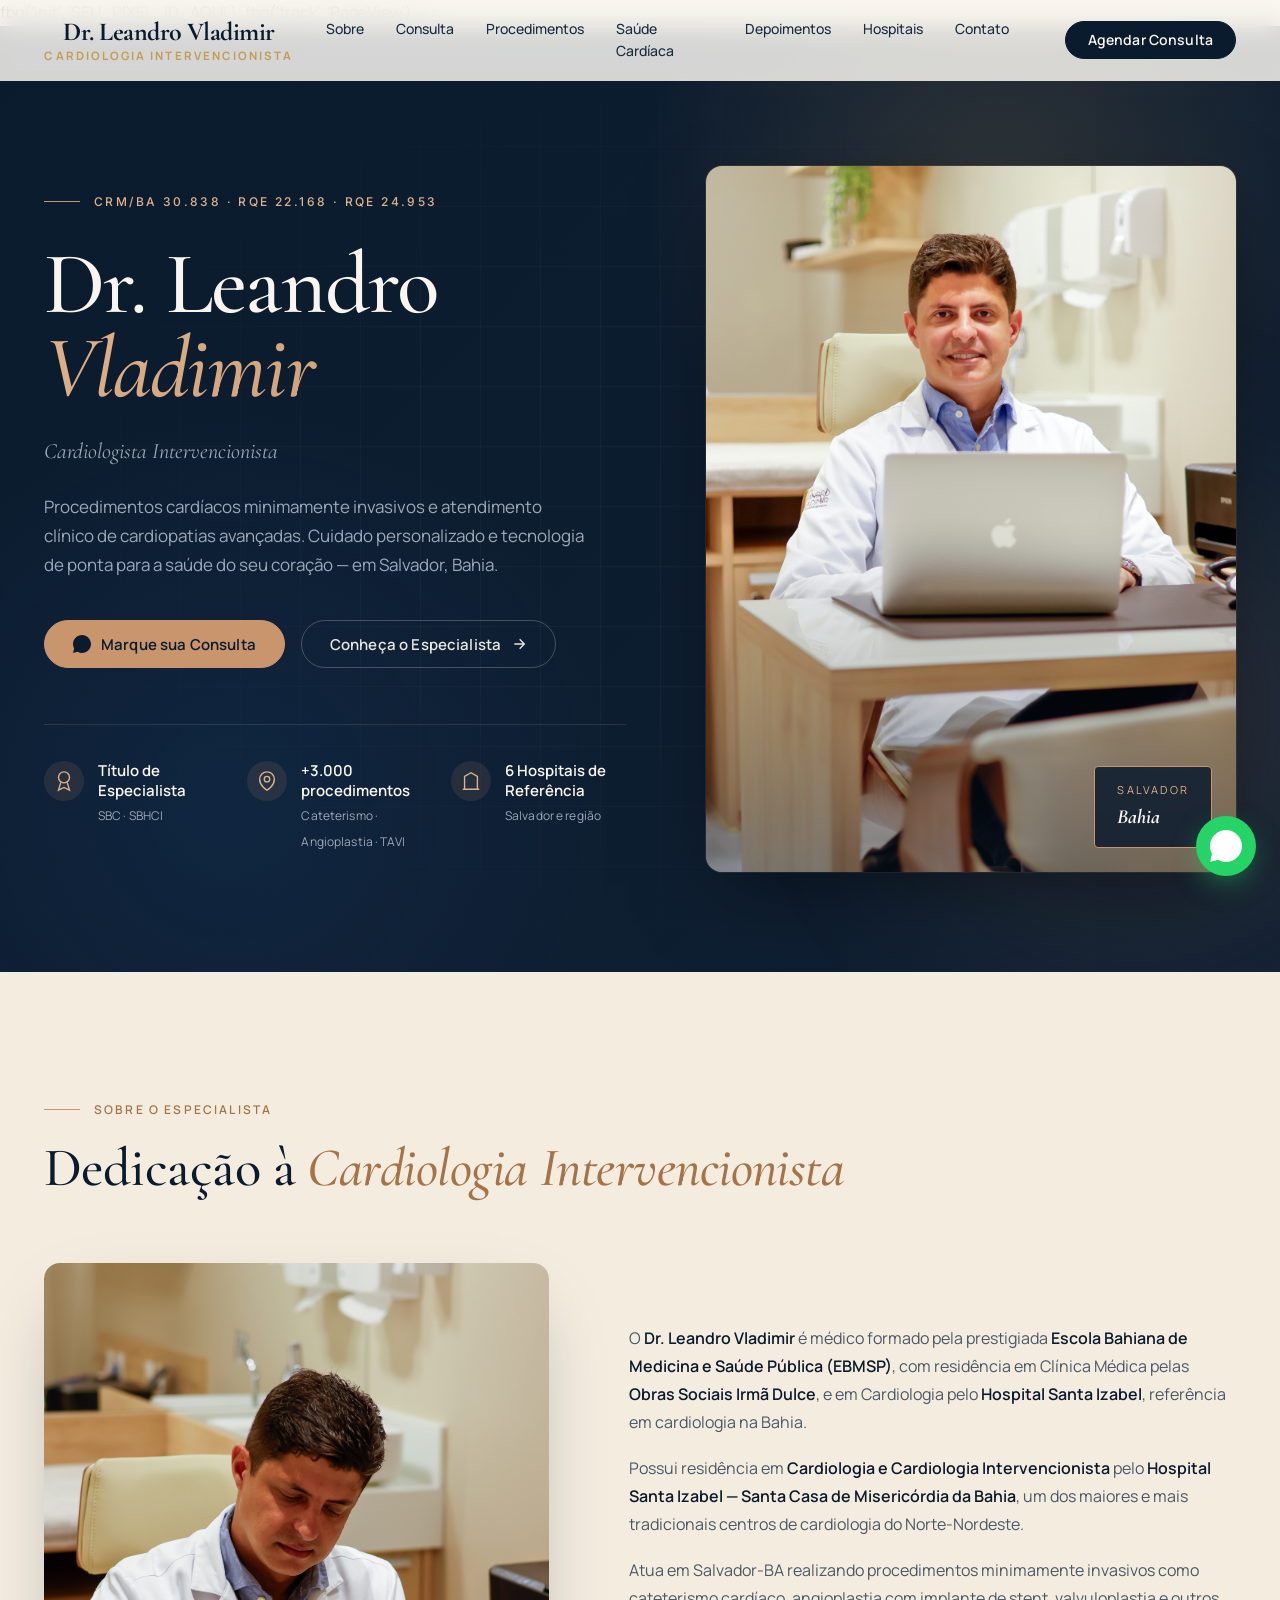
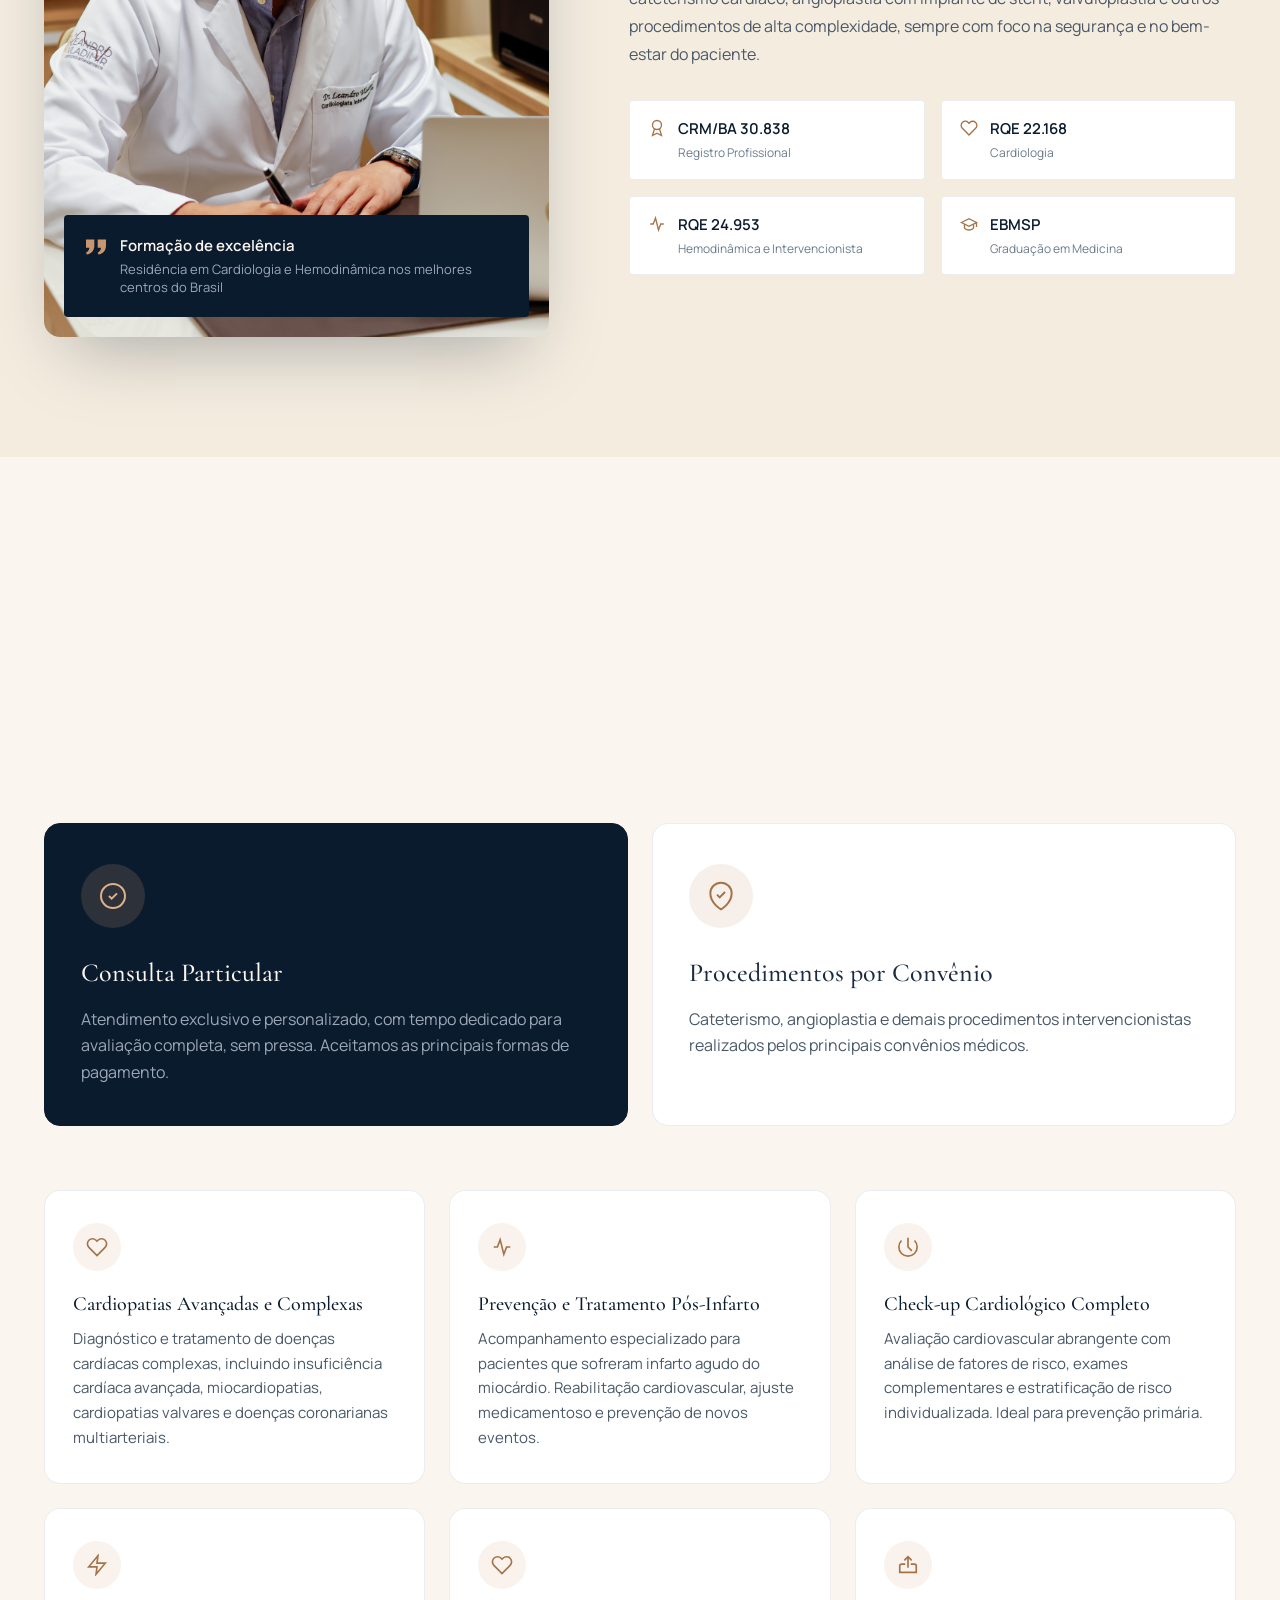
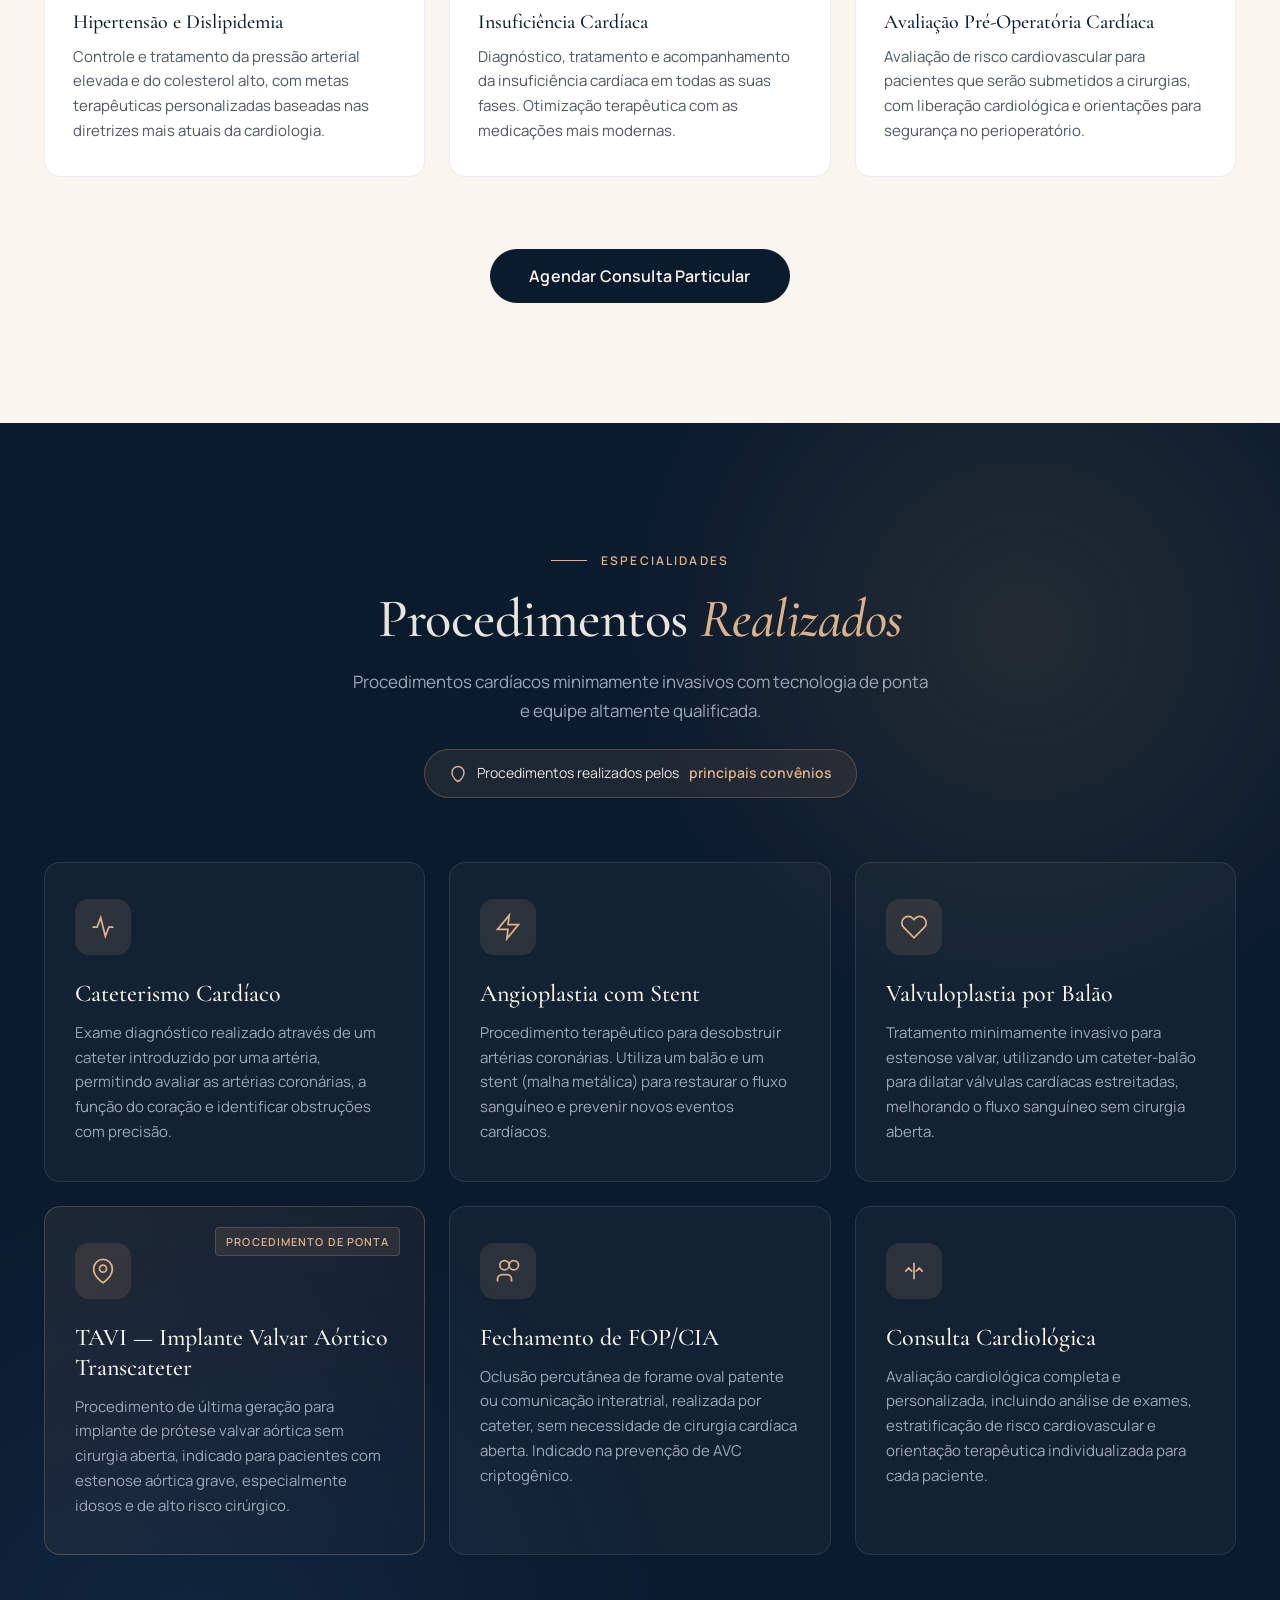
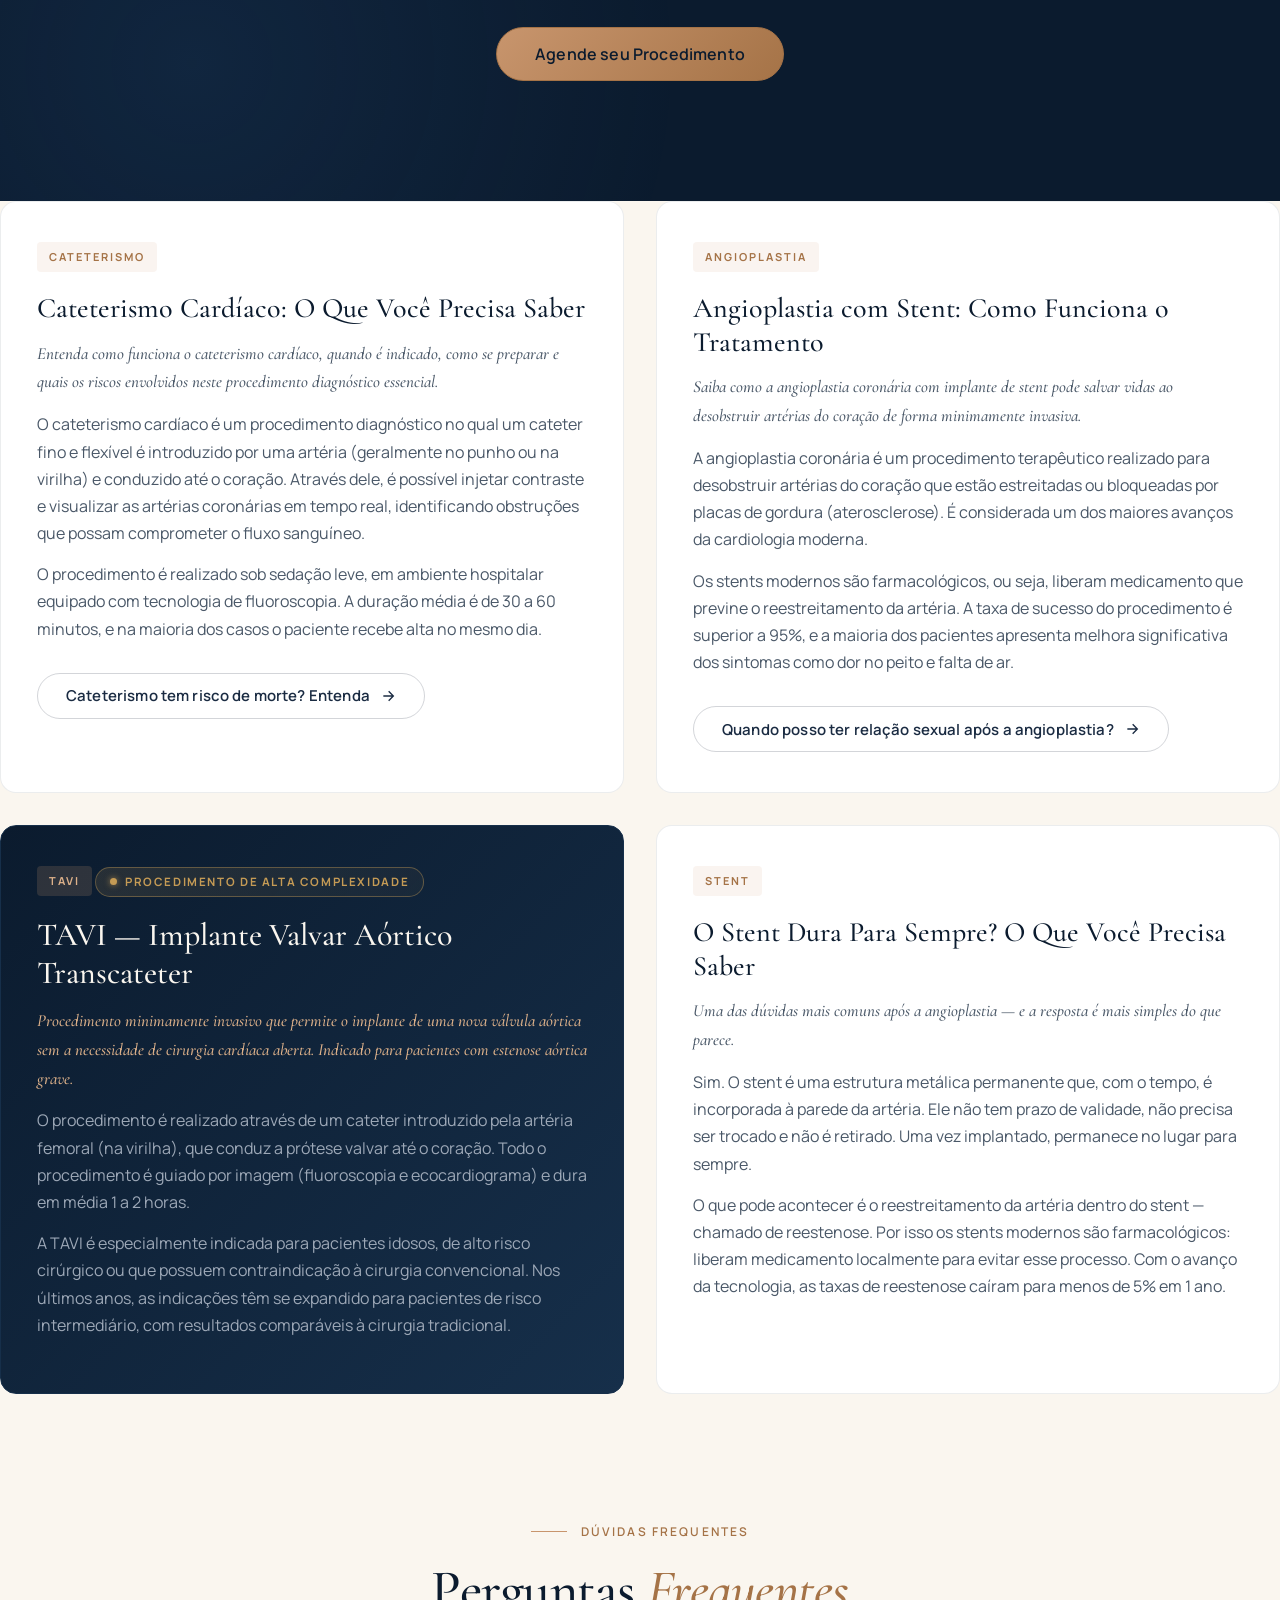
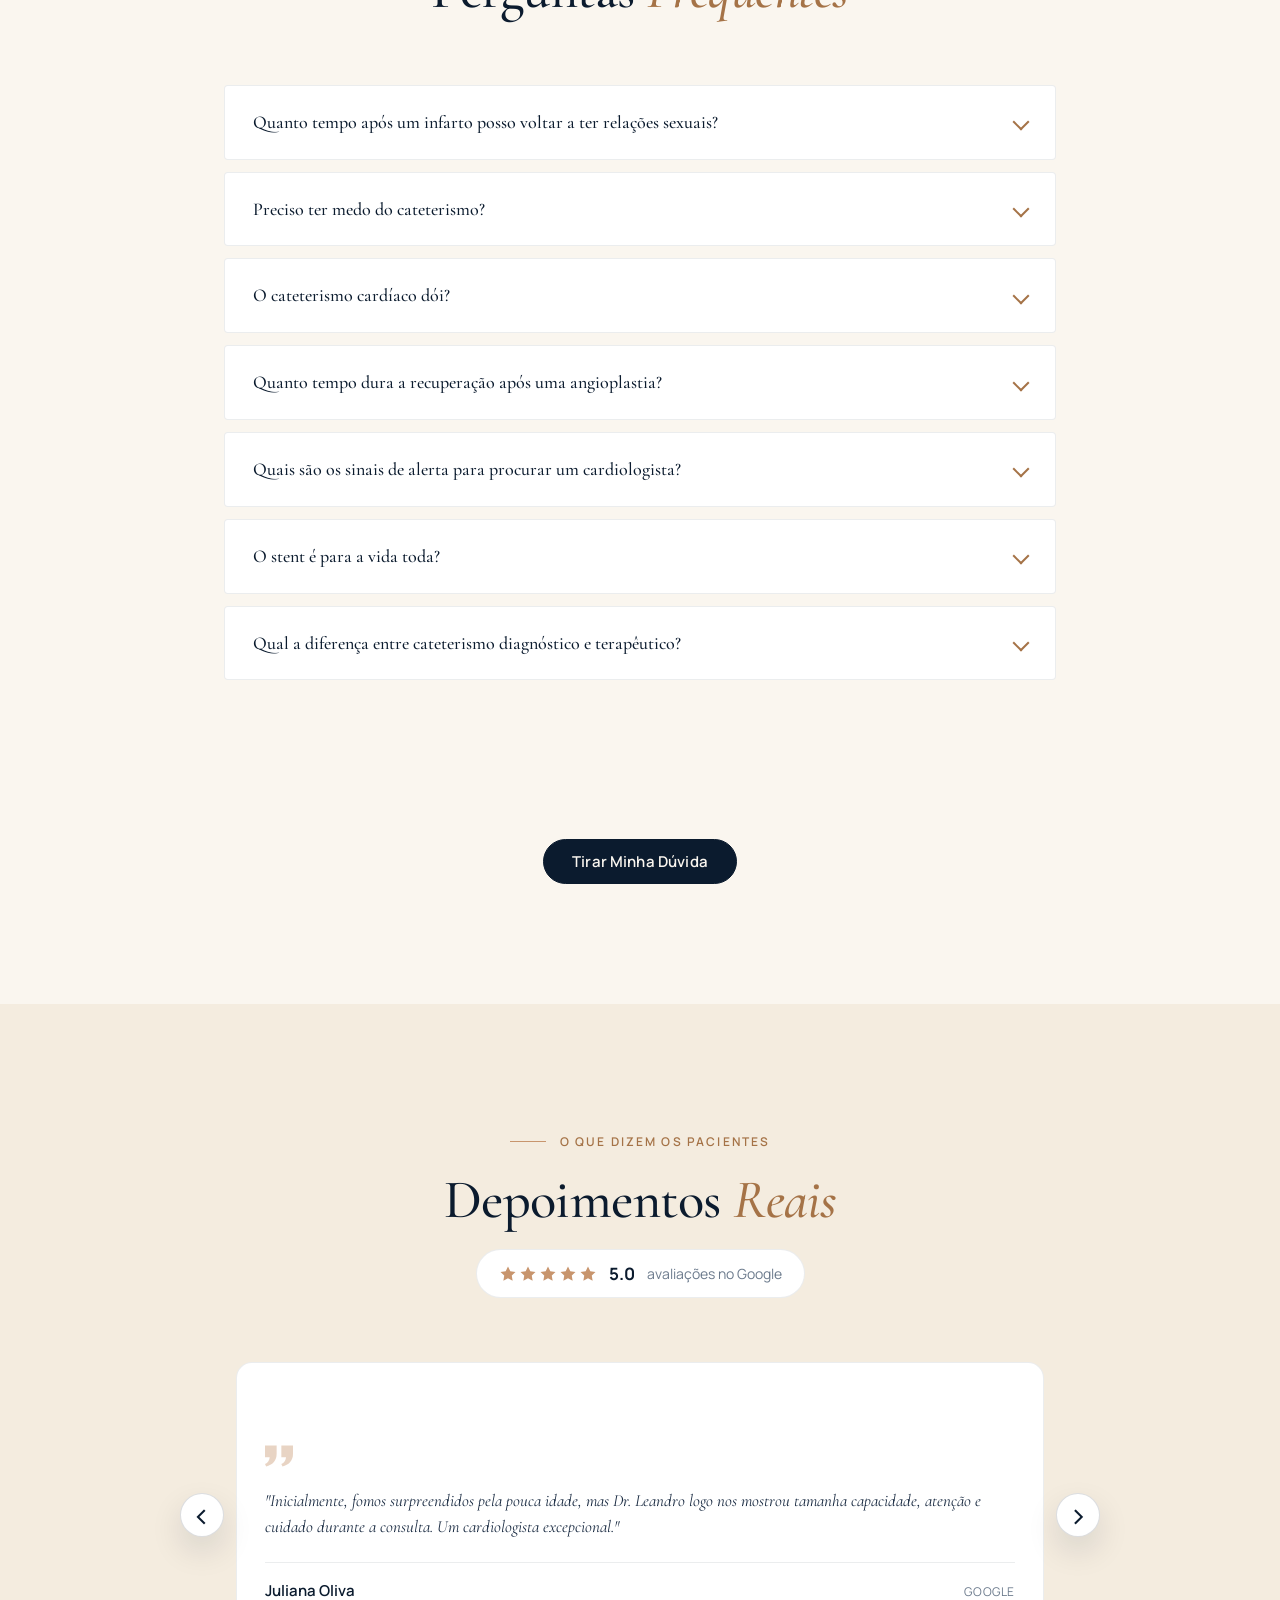
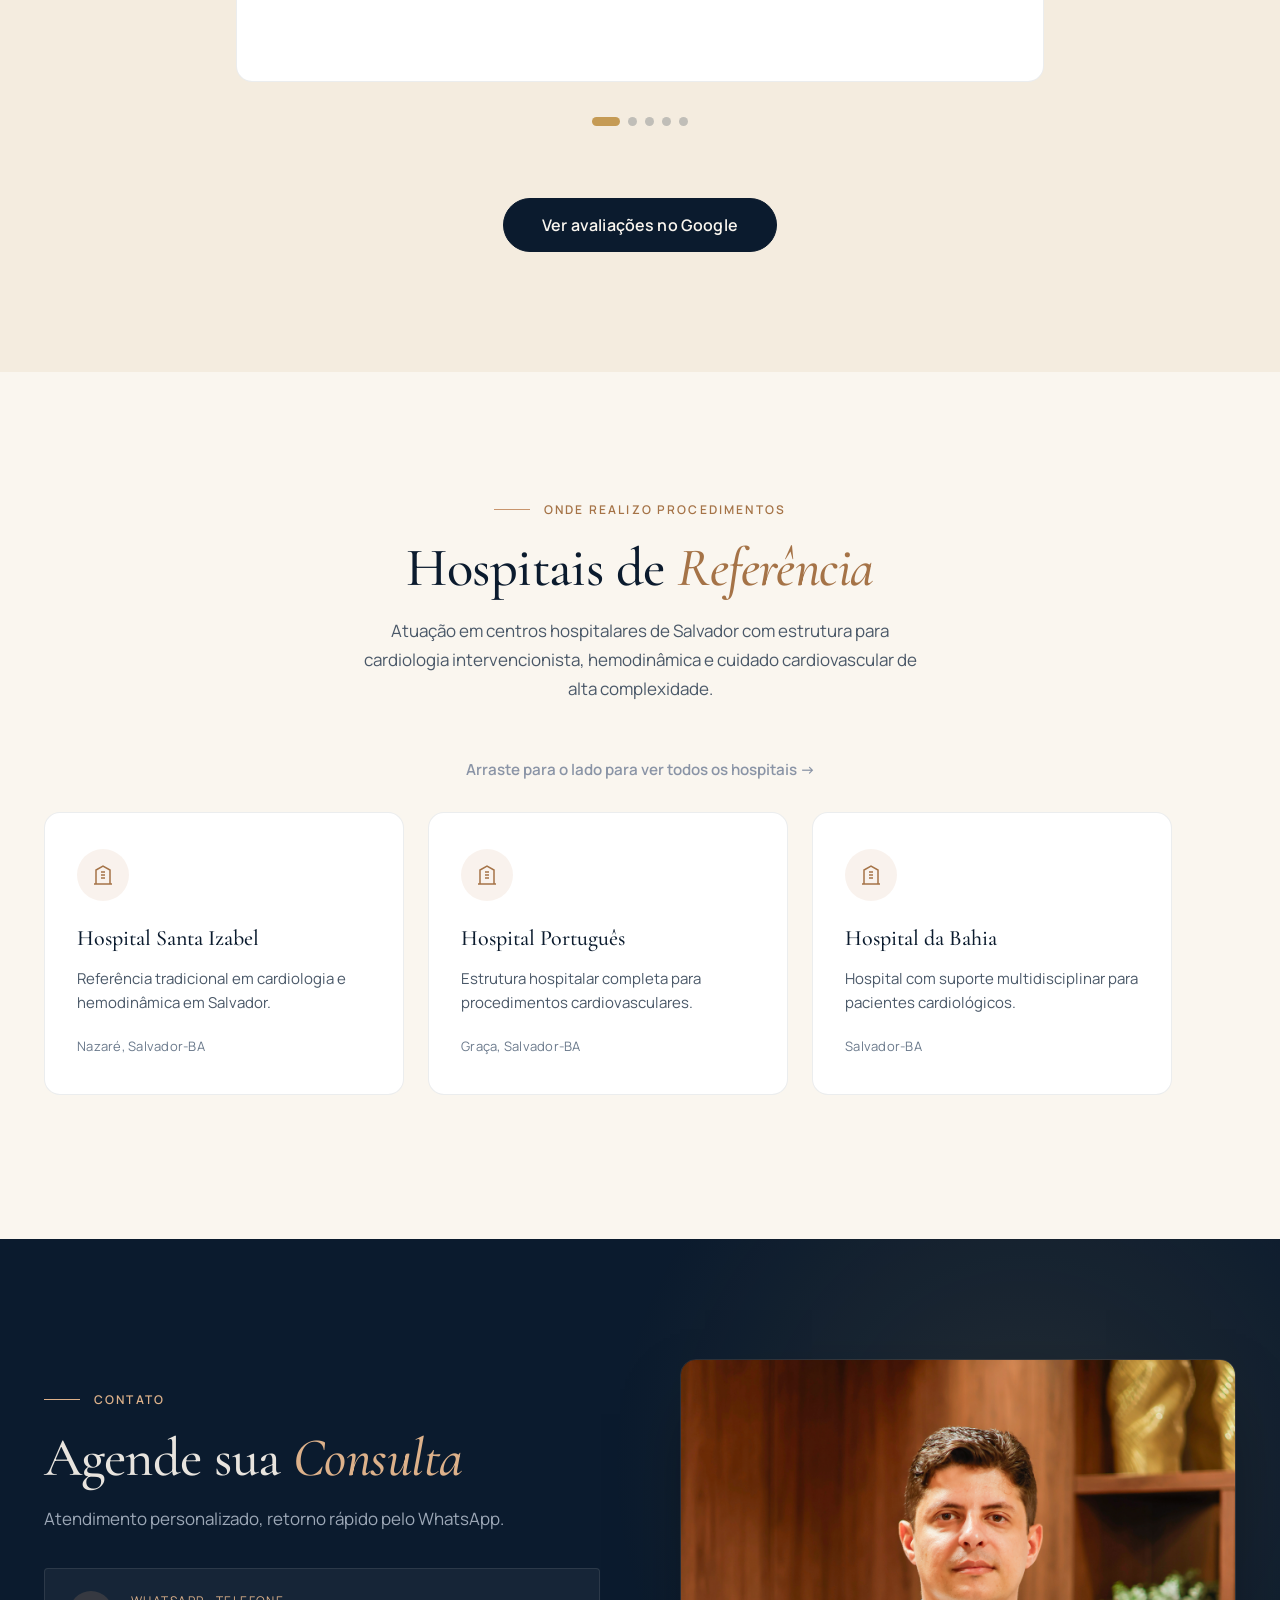
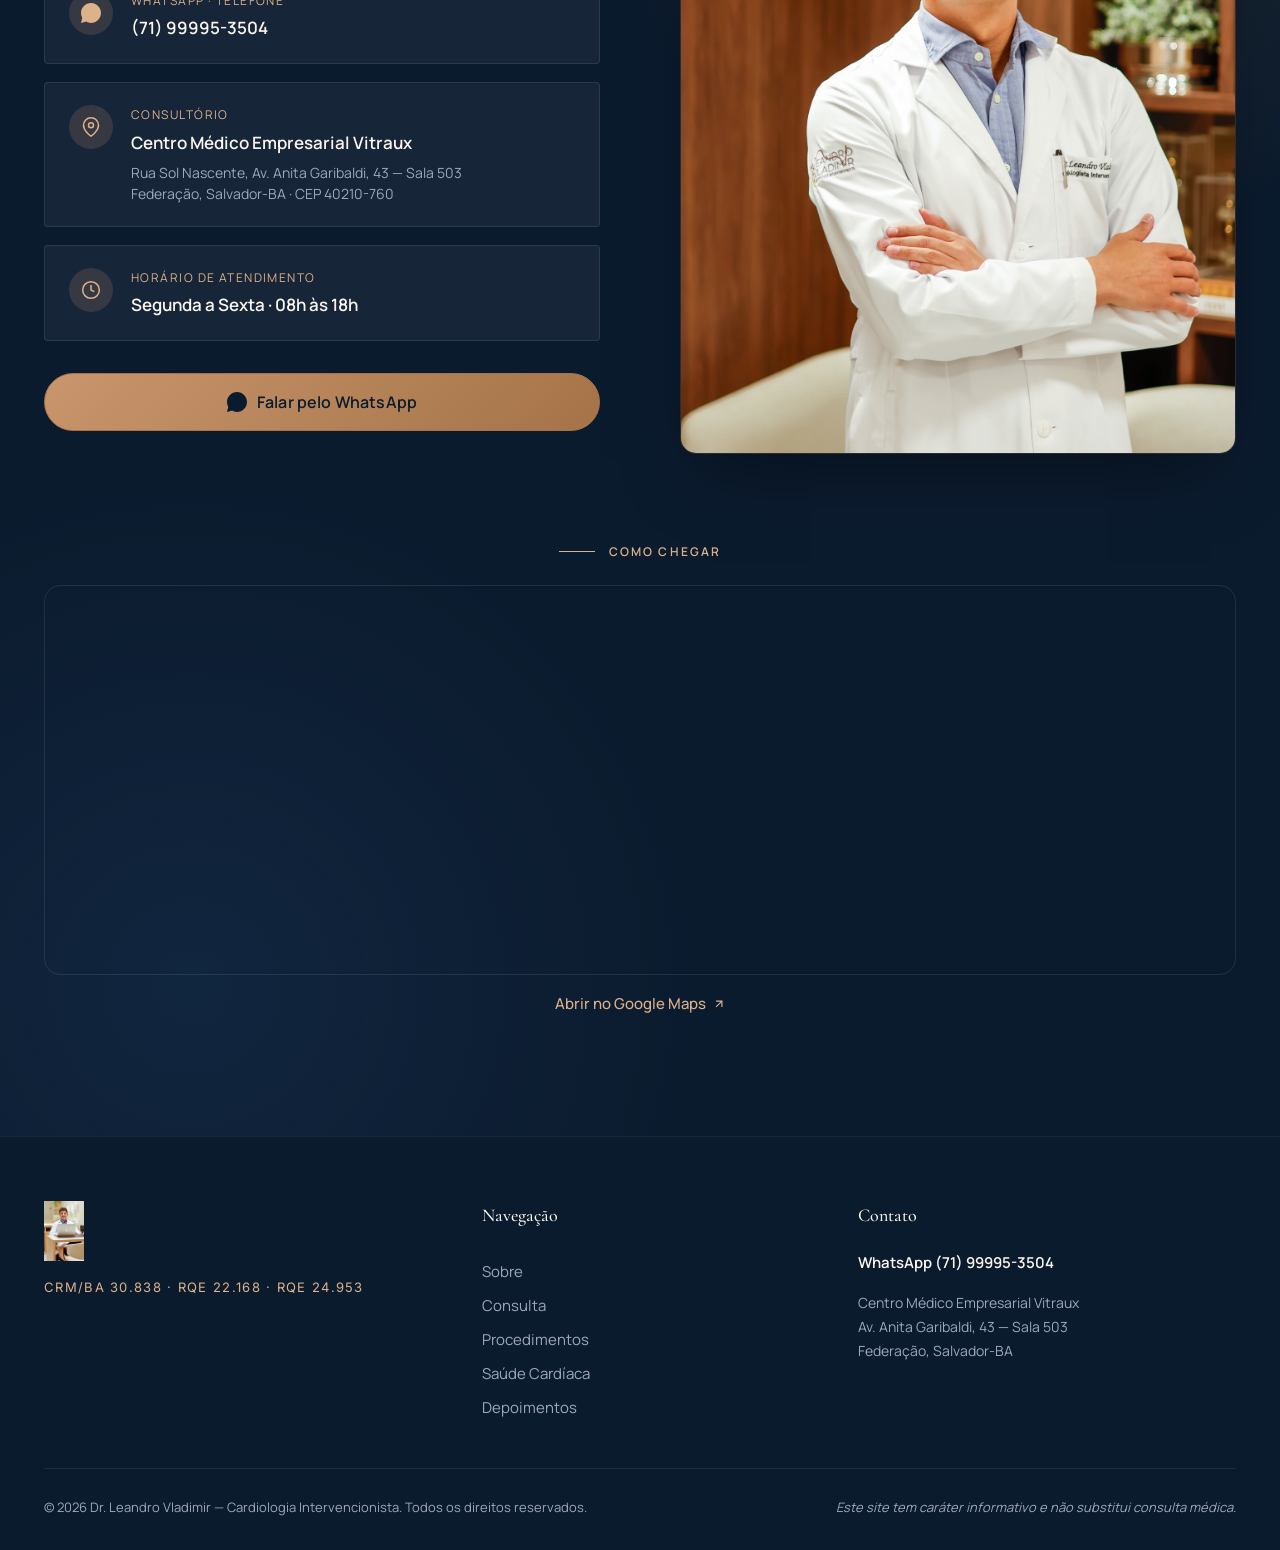
==== commit 687d0d83: "Update index.html" ====
--- a/index.html
+++ b/index.html
@@ -631,97 +631,63 @@
   </section>
 
   <!-- ============ CONTEÚDO EDUCATIVO ============ -->
-  <section class="section section--cream" id="conteudo">
-    <div class="container">
-      <div class="section__head section__head--center reveal">
-        <span class="eyebrow"><span class="eyebrow__line"></span> Informações ao Paciente</span>
-        <h2 class="section__title">Saúde Cardíaca: <em>Entenda Mais</em></h2>
-        <p class="section__lede">Informações confiáveis para que você tome decisões seguras sobre a saúde do seu coração.</p>
-      </div>
-
-      <div class="articles">
-       <article class="article reveal">
-          <div class="article__tag">Cateterismo</div>
-          <h3>Cateterismo Cardíaco: O Que Você Precisa Saber</h3>
-          <p class="article__lede">Entenda como funciona o cateterismo cardíaco, quando é indicado, como se preparar e quais os riscos envolvidos neste procedimento diagnóstico essencial.</p>
-          <p>O cateterismo cardíaco é um procedimento diagnóstico no qual um cateter fino e flexível é introduzido por uma artéria (geralmente no punho ou na virilha) e conduzido até o coração. Através dele, é possível injetar contraste e visualizar as artérias coronárias em tempo real, identificando obstruções que possam comprometer o fluxo sanguíneo.</p>
-          <p>O procedimento é realizado sob sedação leve, em ambiente hospitalar equipado com tecnologia de fluoroscopia. A duração média é de 30 a 60 minutos, e na maioria dos casos o paciente recebe alta no mesmo dia.</p>
-          <a href="/cateterismo-risco-de-morte/" class="btn btn--ghost" style="margin-top: 16px; display: inline-flex;">
-            Cateterismo tem risco de morte? Entenda
-            <svg xmlns="http://www.w3.org/2000/svg" width="16" height="16" viewBox="0 0 24 24" fill="none" stroke="currentColor" stroke-width="2"><path d="M5 12h14M13 5l7 7-7 7"/></svg>
-          </a>
-        </article>
-
-        <article class="article reveal" data-delay="100">
-          <div class="article__tag">Angioplastia</div>
-          <h3>Angioplastia com Stent: Como Funciona o Tratamento</h3>
-          <p class="article__lede">Saiba como a angioplastia coronária com implante de stent pode salvar vidas ao desobstruir artérias do coração de forma minimamente invasiva.</p>
-          <p>A angioplastia coronária é um procedimento terapêutico realizado para desobstruir artérias do coração que estão estreitadas ou bloqueadas por placas de gordura (aterosclerose). É considerada um dos maiores avanços da cardiologia moderna.</p>
-          <p>Os stents modernos são farmacológicos, ou seja, liberam medicamento que previne o reestreitamento da artéria. A taxa de sucesso do procedimento é superior a 95%, e a maioria dos pacientes apresenta melhora significativa dos sintomas como dor no peito e falta de ar.</p>
-          <a href="/sexo-apos-angioplastia/" class="btn btn--ghost" style="margin-top: 16px; display: inline-flex;">
-            Quando posso ter relação sexual após a angioplastia?
-            <svg xmlns="http://www.w3.org/2000/svg" width="16" height="16" viewBox="0 0 24 24" fill="none" stroke="currentColor" stroke-width="2"><path d="M5 12h14M13 5l7 7-7 7"/></svg>
-          </a>
-        </article>
-      </div>
-      <article class="article article--feature reveal" data-delay="200">
- 
-  <div class="article__tag article__tag--gold">TAVI</div>
- 
-  <!-- Badge de destaque -->
-  <div style="
-    display: inline-flex;
-    align-items: center;
-    gap: 8px;
-    background: linear-gradient(135deg, rgba(197,155,85,0.15), rgba(197,155,85,0.05));
-    border: 1px solid rgba(197,155,85,0.4);
-    border-radius: 50px;
-    padding: 5px 14px;
-    margin-bottom: 14px;
-  ">
-    <span style="
-      display: inline-block;
-      width: 7px;
-      height: 7px;
-      border-radius: 50%;
-      background: #C59B55;
-      box-shadow: 0 0 6px rgba(197,155,85,0.8);
-      animation: pulse-gold 2s infinite;
-    "></span>
-    <span style="
-      font-family: 'Manrope', sans-serif;
-      font-size: 0.72rem;
-      font-weight: 700;
-      letter-spacing: 0.14em;
-      text-transform: uppercase;
-      color: #C59B55;
-    ">Procedimento de Alta Complexidade</span>
-  </div>
- 
-  <style>
-    @keyframes pulse-gold {
-      0%, 100% { box-shadow: 0 0 4px rgba(197,155,85,0.6); }
-      50% { box-shadow: 0 0 10px rgba(197,155,85,1); }
-    }
-  </style>
- 
-  <h3>TAVI — Implante Valvar Aórtico Transcateter</h3>
-  <p class="article__lede">Procedimento minimamente invasivo que permite o implante de uma nova válvula aórtica sem a necessidade de cirurgia cardíaca aberta. Indicado para pacientes com estenose aórtica grave.</p>
-  <p>O procedimento é realizado através de um cateter introduzido pela artéria femoral (na virilha), que conduz a prótese valvar até o coração. Todo o procedimento é guiado por imagem (fluoroscopia e ecocardiograma) e dura em média 1 a 2 horas.</p>
-  <p>A TAVI é especialmente indicada para pacientes idosos, de alto risco cirúrgico ou que possuem contraindicação à cirurgia convencional. Nos últimos anos, as indicações têm se expandido para pacientes de risco intermediário, com resultados comparáveis à cirurgia tradicional.</p>
-</article>
-    </div>
-    <article class="article reveal" data-delay="300">
-  <div class="article__tag">Stent</div>
-  <h3>O Stent Dura Para Sempre? O Que Você Precisa Saber</h3>
-  <p class="article__lede">Uma das dúvidas mais comuns após a angioplastia — e a resposta é mais simples do que parece.</p>
-  <p>Sim. O stent é uma estrutura metálica permanente que, com o tempo, é incorporada à parede da artéria. Ele não tem prazo de validade, não precisa ser trocado e não é retirado. Uma vez implantado, permanece no lugar para sempre.</p>
-  <p>O que pode acontecer é o reestreitamento da artéria dentro do stent — chamado de reestenose. Por isso os stents modernos são farmacológicos: liberam medicamento localmente para evitar esse processo. Com o avanço da tecnologia, as taxas de reestenose caíram para menos de 5% em 1 ano.</p>
-  <a href="/sexo-apos-angioplastia/" class="btn btn--ghost" style="margin-top: 16px; display: inline-flex;">
-     </a>
-</article>
-    </div>
-  </section>
+  <div class="articles" style="display: grid; grid-template-columns: 1fr 1fr; gap: 32px;">
+
+  <!-- ARTIGO 1: Cateterismo -->
+  <article class="article reveal">
+    <div class="article__tag">Cateterismo</div>
+    <h3>Cateterismo Cardíaco: O Que Você Precisa Saber</h3>
+    <p class="article__lede">Entenda como funciona o cateterismo cardíaco, quando é indicado, como se preparar e quais os riscos envolvidos neste procedimento diagnóstico essencial.</p>
+    <p>O cateterismo cardíaco é um procedimento diagnóstico no qual um cateter fino e flexível é introduzido por uma artéria (geralmente no punho ou na virilha) e conduzido até o coração. Através dele, é possível injetar contraste e visualizar as artérias coronárias em tempo real, identificando obstruções que possam comprometer o fluxo sanguíneo.</p>
+    <p>O procedimento é realizado sob sedação leve, em ambiente hospitalar equipado com tecnologia de fluoroscopia. A duração média é de 30 a 60 minutos, e na maioria dos casos o paciente recebe alta no mesmo dia.</p>
+    <a href="/cateterismo-risco-de-morte/" class="btn btn--ghost" style="margin-top: 16px; display: inline-flex;">
+      Cateterismo tem risco de morte? Entenda
+      <svg xmlns="http://www.w3.org/2000/svg" width="16" height="16" viewBox="0 0 24 24" fill="none" stroke="currentColor" stroke-width="2"><path d="M5 12h14M13 5l7 7-7 7"/></svg>
+    </a>
+  </article>
+
+  <!-- ARTIGO 2: Angioplastia -->
+  <article class="article reveal" data-delay="100">
+    <div class="article__tag">Angioplastia</div>
+    <h3>Angioplastia com Stent: Como Funciona o Tratamento</h3>
+    <p class="article__lede">Saiba como a angioplastia coronária com implante de stent pode salvar vidas ao desobstruir artérias do coração de forma minimamente invasiva.</p>
+    <p>A angioplastia coronária é um procedimento terapêutico realizado para desobstruir artérias do coração que estão estreitadas ou bloqueadas por placas de gordura (aterosclerose). É considerada um dos maiores avanços da cardiologia moderna.</p>
+    <p>Os stents modernos são farmacológicos, ou seja, liberam medicamento que previne o reestreitamento da artéria. A taxa de sucesso do procedimento é superior a 95%, e a maioria dos pacientes apresenta melhora significativa dos sintomas como dor no peito e falta de ar.</p>
+    <a href="/sexo-apos-angioplastia/" class="btn btn--ghost" style="margin-top: 16px; display: inline-flex;">
+      Quando posso ter relação sexual após a angioplastia?
+      <svg xmlns="http://www.w3.org/2000/svg" width="16" height="16" viewBox="0 0 24 24" fill="none" stroke="currentColor" stroke-width="2"><path d="M5 12h14M13 5l7 7-7 7"/></svg>
+    </a>
+  </article>
+
+  <!-- ARTIGO 3: TAVI com destaque -->
+  <article class="article article--feature reveal" data-delay="200" style="grid-column: auto;">
+    <div class="article__tag article__tag--gold">TAVI</div>
+    <div style="display:inline-flex;align-items:center;gap:8px;background:linear-gradient(135deg,rgba(197,155,85,0.15),rgba(197,155,85,0.05));border:1px solid rgba(197,155,85,0.4);border-radius:50px;padding:5px 14px;margin-bottom:14px;">
+      <span style="display:inline-block;width:7px;height:7px;border-radius:50%;background:#C59B55;box-shadow:0 0 6px rgba(197,155,85,0.8);animation:pulse-gold 2s infinite;"></span>
+      <span style="font-family:'Manrope',sans-serif;font-size:0.72rem;font-weight:700;letter-spacing:0.14em;text-transform:uppercase;color:#C59B55;">Procedimento de Alta Complexidade</span>
+    </div>
+    <h3>TAVI — Implante Valvar Aórtico Transcateter</h3>
+    <p class="article__lede">Procedimento minimamente invasivo que permite o implante de uma nova válvula aórtica sem a necessidade de cirurgia cardíaca aberta. Indicado para pacientes com estenose aórtica grave.</p>
+    <p>O procedimento é realizado através de um cateter introduzido pela artéria femoral (na virilha), que conduz a prótese valvar até o coração. Todo o procedimento é guiado por imagem (fluoroscopia e ecocardiograma) e dura em média 1 a 2 horas.</p>
+    <p>A TAVI é especialmente indicada para pacientes idosos, de alto risco cirúrgico ou que possuem contraindicação à cirurgia convencional. Nos últimos anos, as indicações têm se expandido para pacientes de risco intermediário, com resultados comparáveis à cirurgia tradicional.</p>
+  </article>
+
+  <!-- ARTIGO 4: Stent -->
+  <article class="article reveal" data-delay="300" style="grid-column: auto;">
+    <div class="article__tag">Stent</div>
+    <h3>O Stent Dura Para Sempre? O Que Você Precisa Saber</h3>
+    <p class="article__lede">Uma das dúvidas mais comuns após a angioplastia — e a resposta é mais simples do que parece.</p>
+    <p>Sim. O stent é uma estrutura metálica permanente que, com o tempo, é incorporada à parede da artéria. Ele não tem prazo de validade, não precisa ser trocado e não é retirado. Uma vez implantado, permanece no lugar para sempre.</p>
+    <p>O que pode acontecer é o reestreitamento da artéria dentro do stent — chamado de reestenose. Por isso os stents modernos são farmacológicos: liberam medicamento localmente para evitar esse processo. Com o avanço da tecnologia, as taxas de reestenose caíram para menos de 5% em 1 ano.</p>
+  </article>
+
+</div>
+
+<style>
+  @media (max-width: 768px) {
+    .articles { grid-template-columns: 1fr !important; }
+  }
+</style>
 
   <!-- ============ FAQ ============ -->
   <section class="section" id="faq">
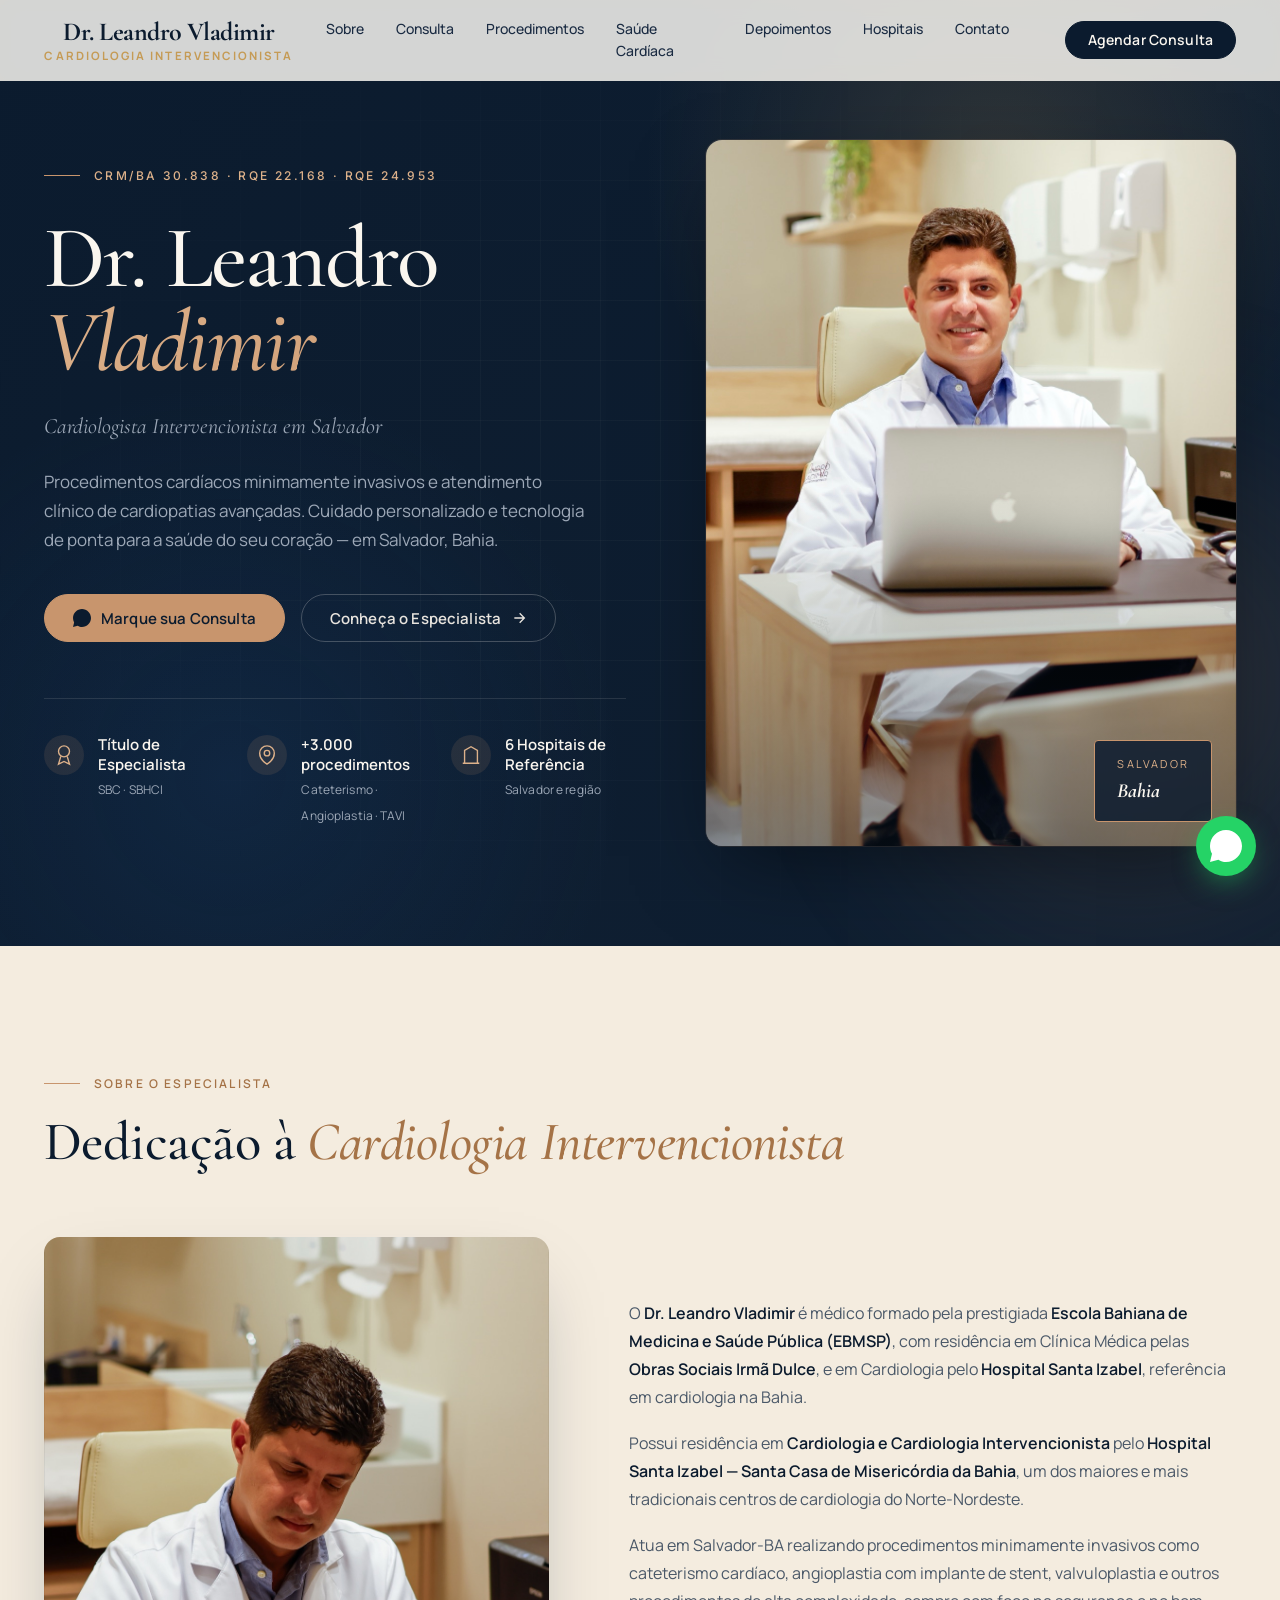
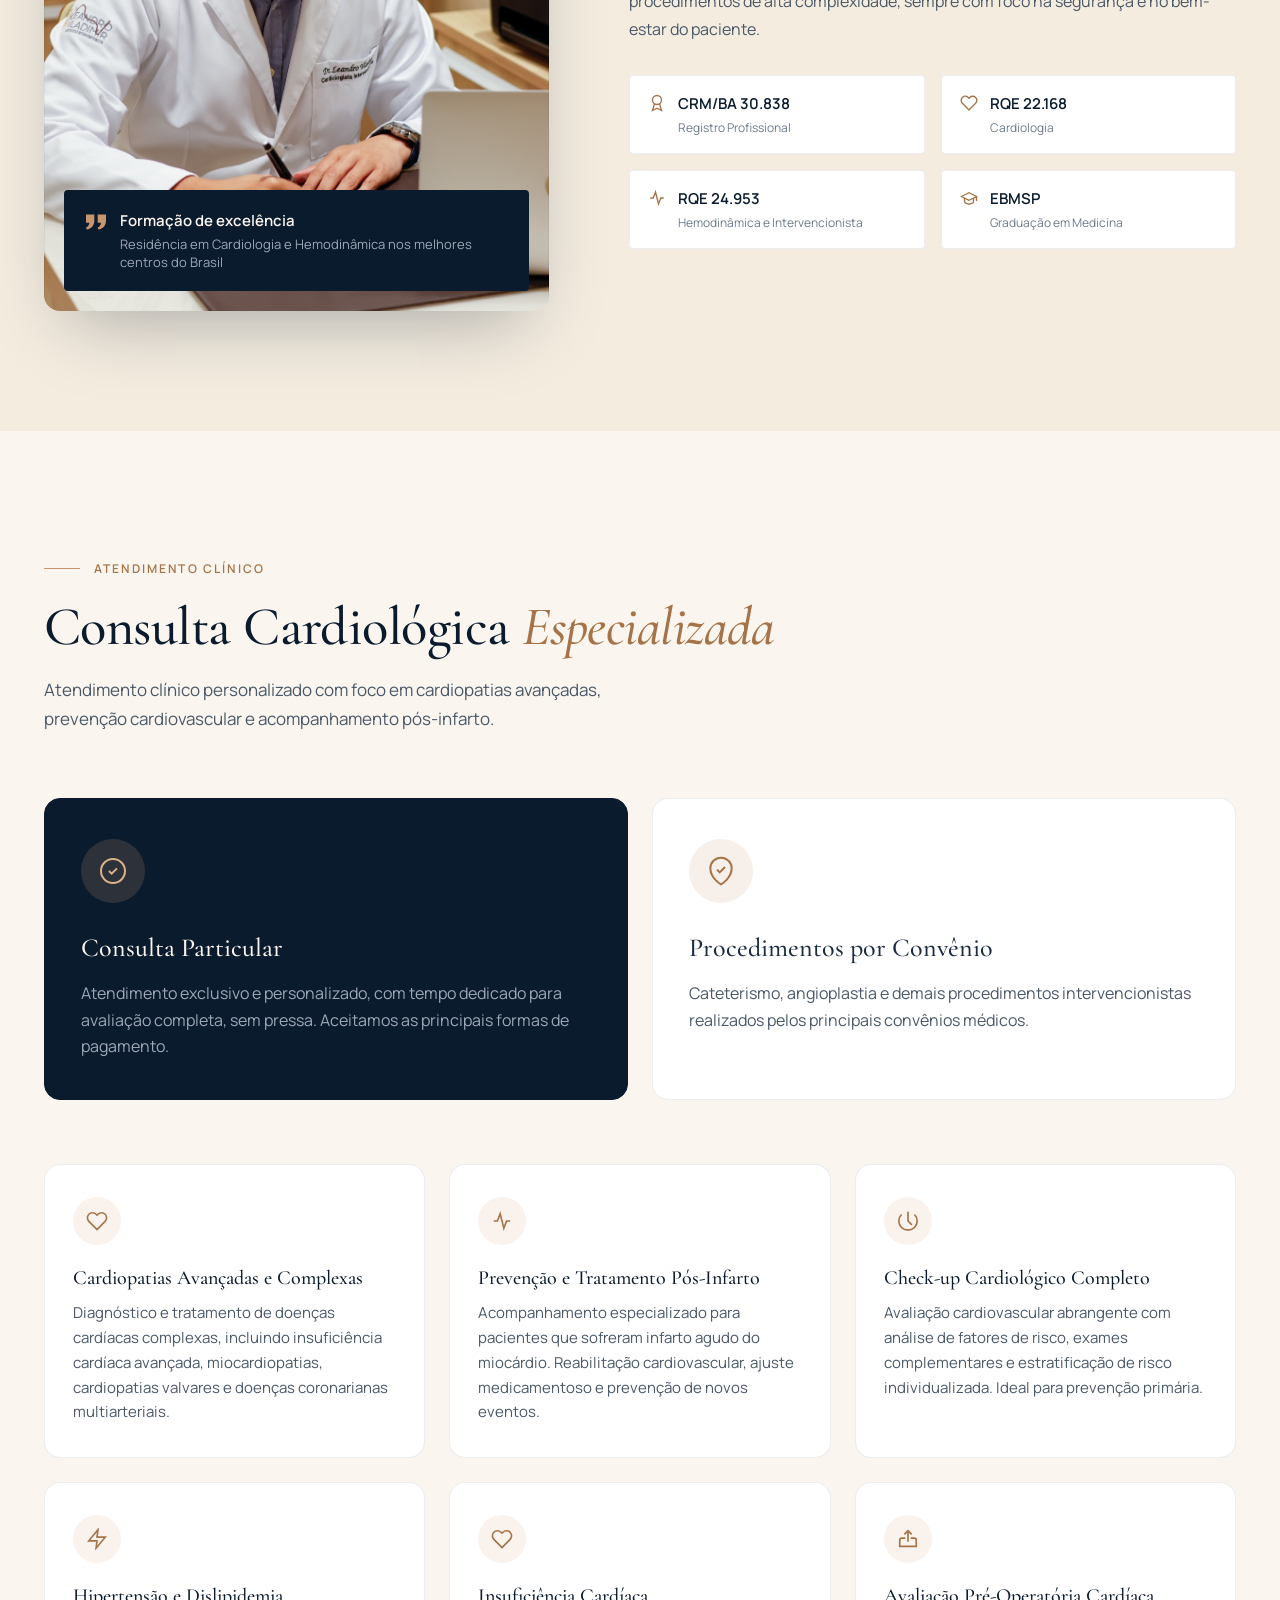
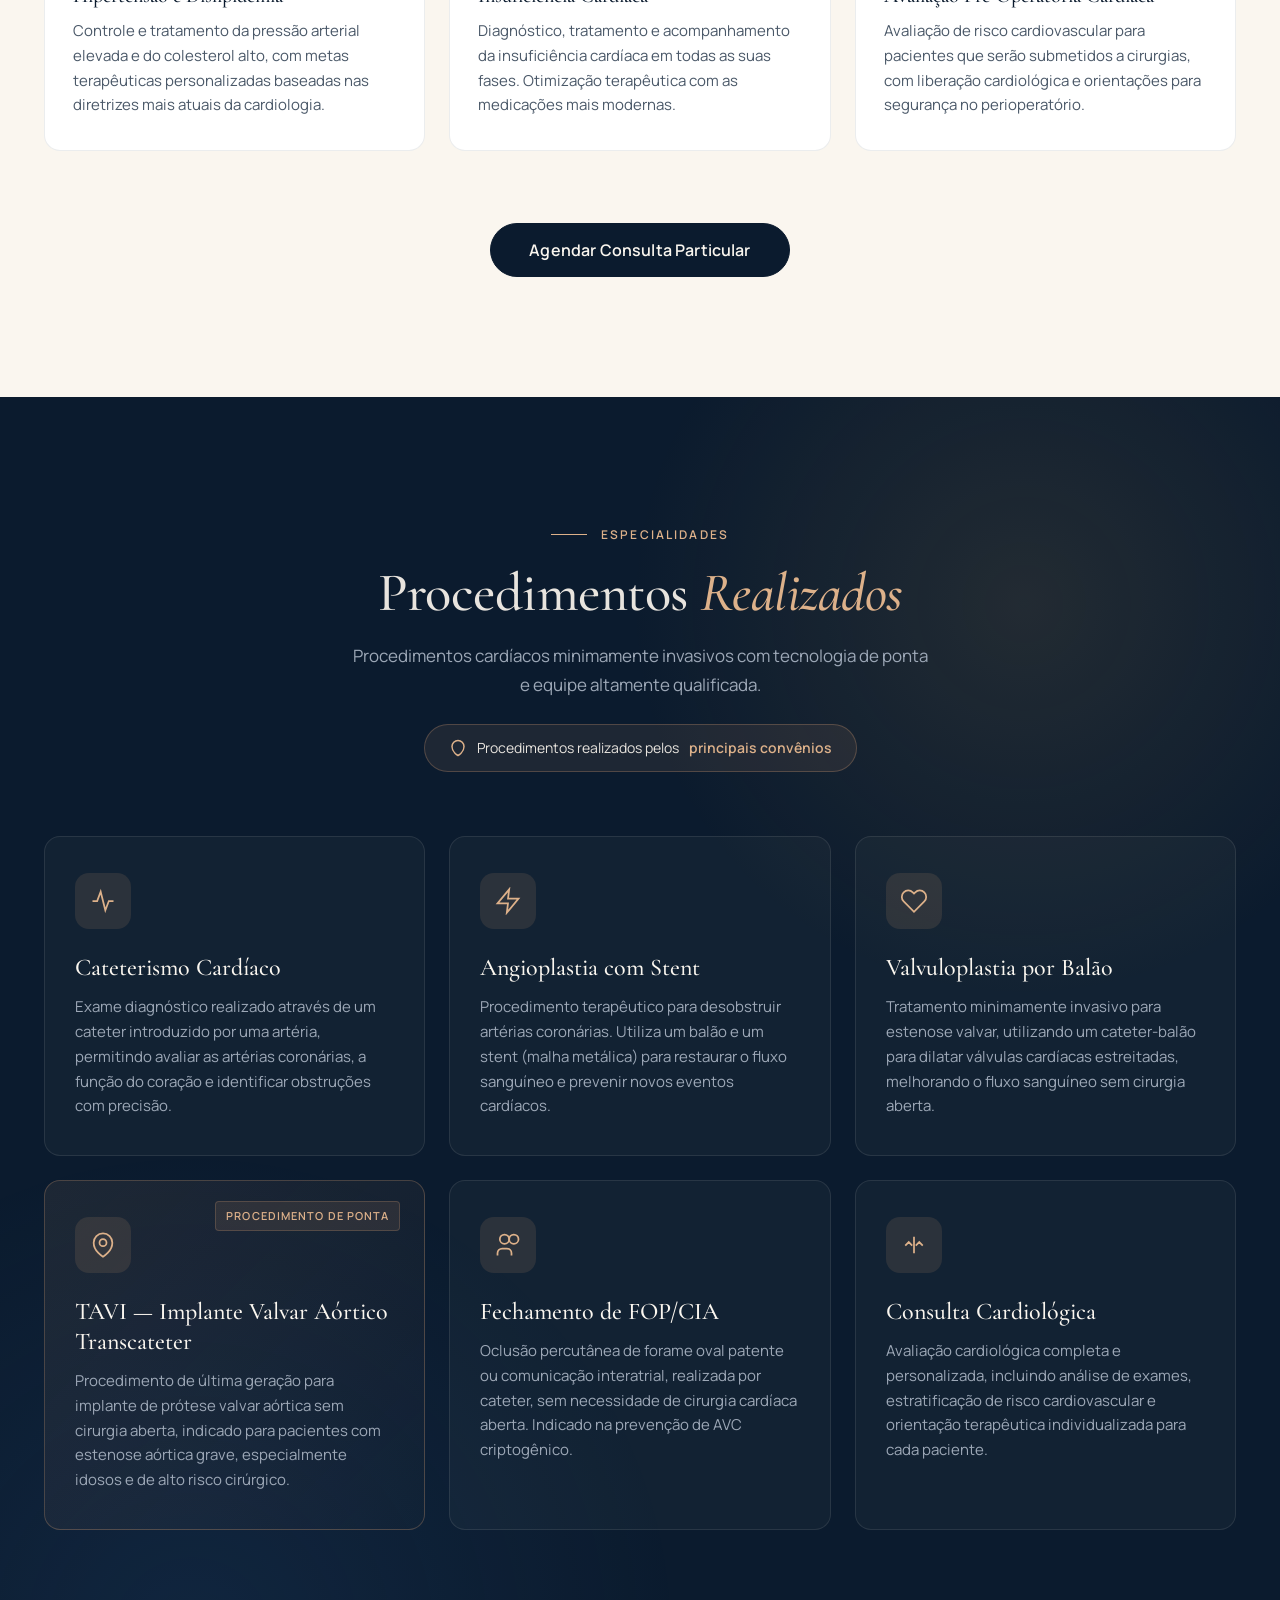
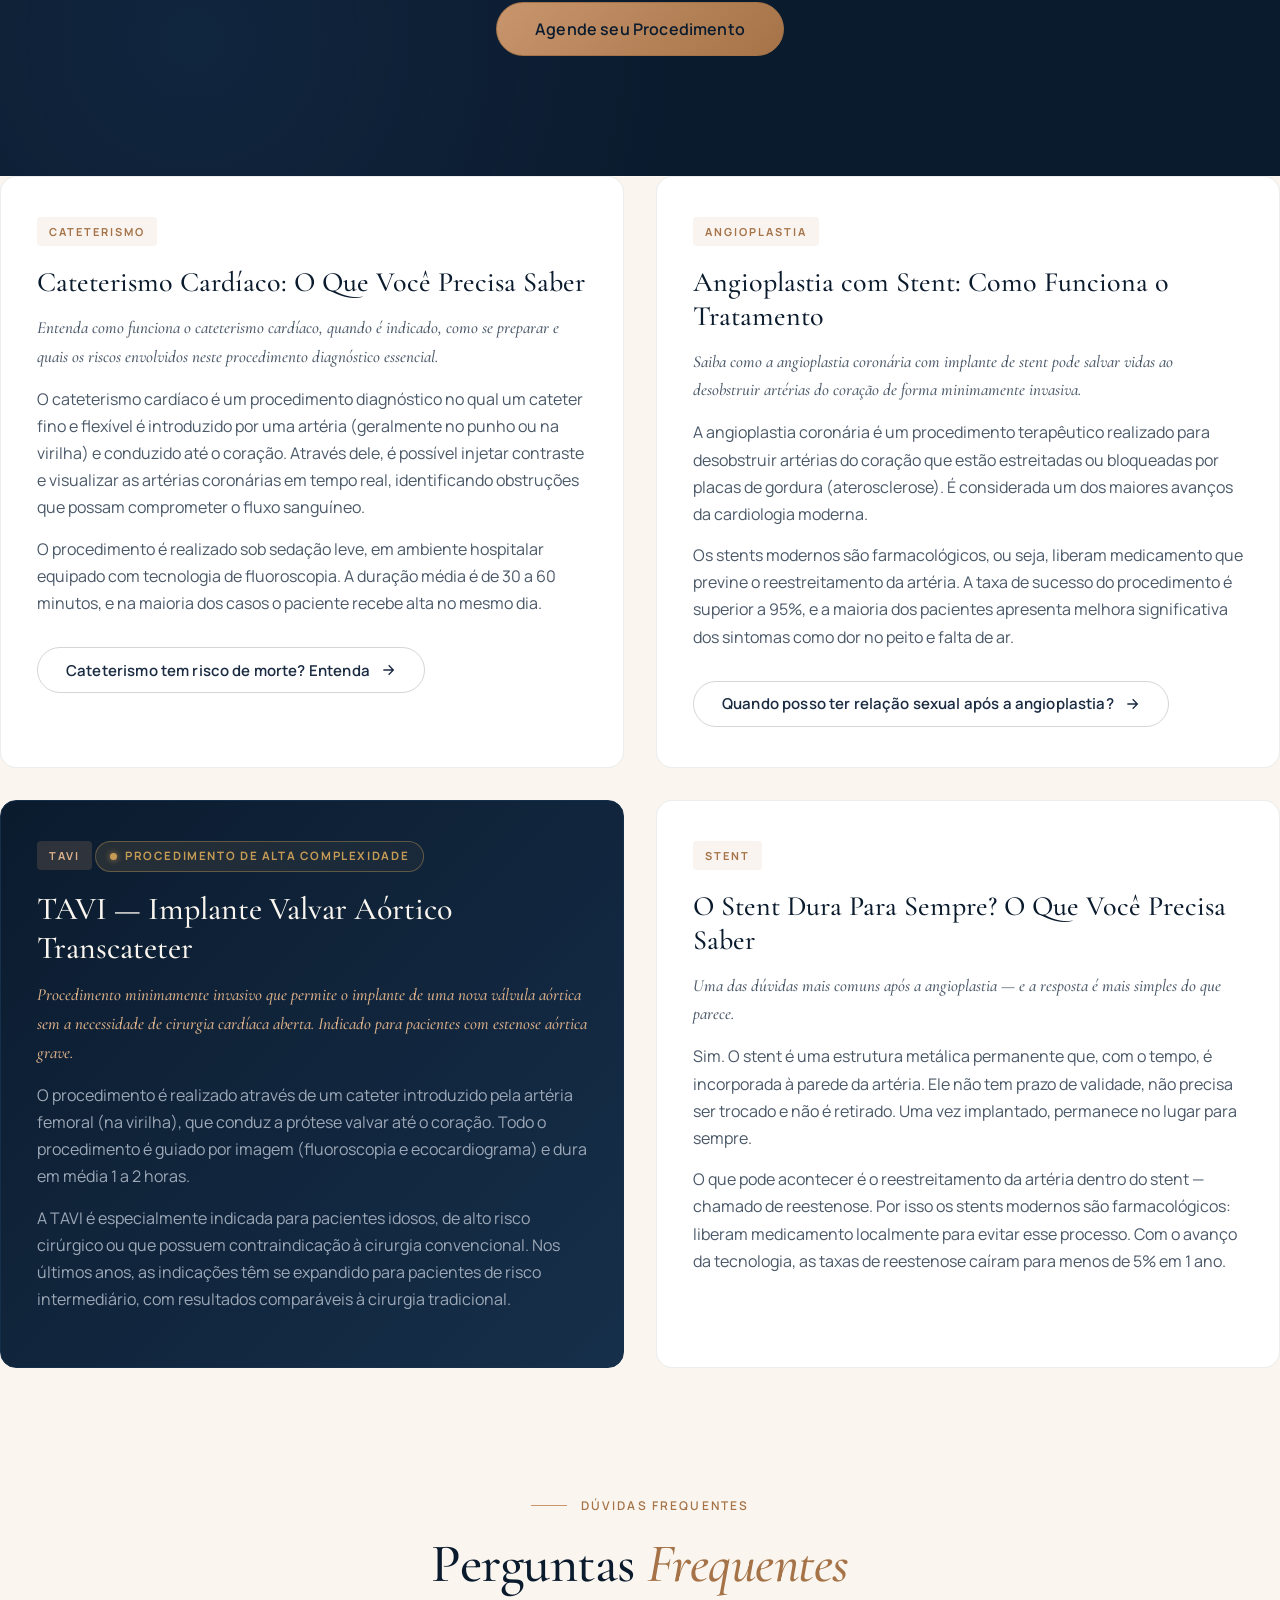
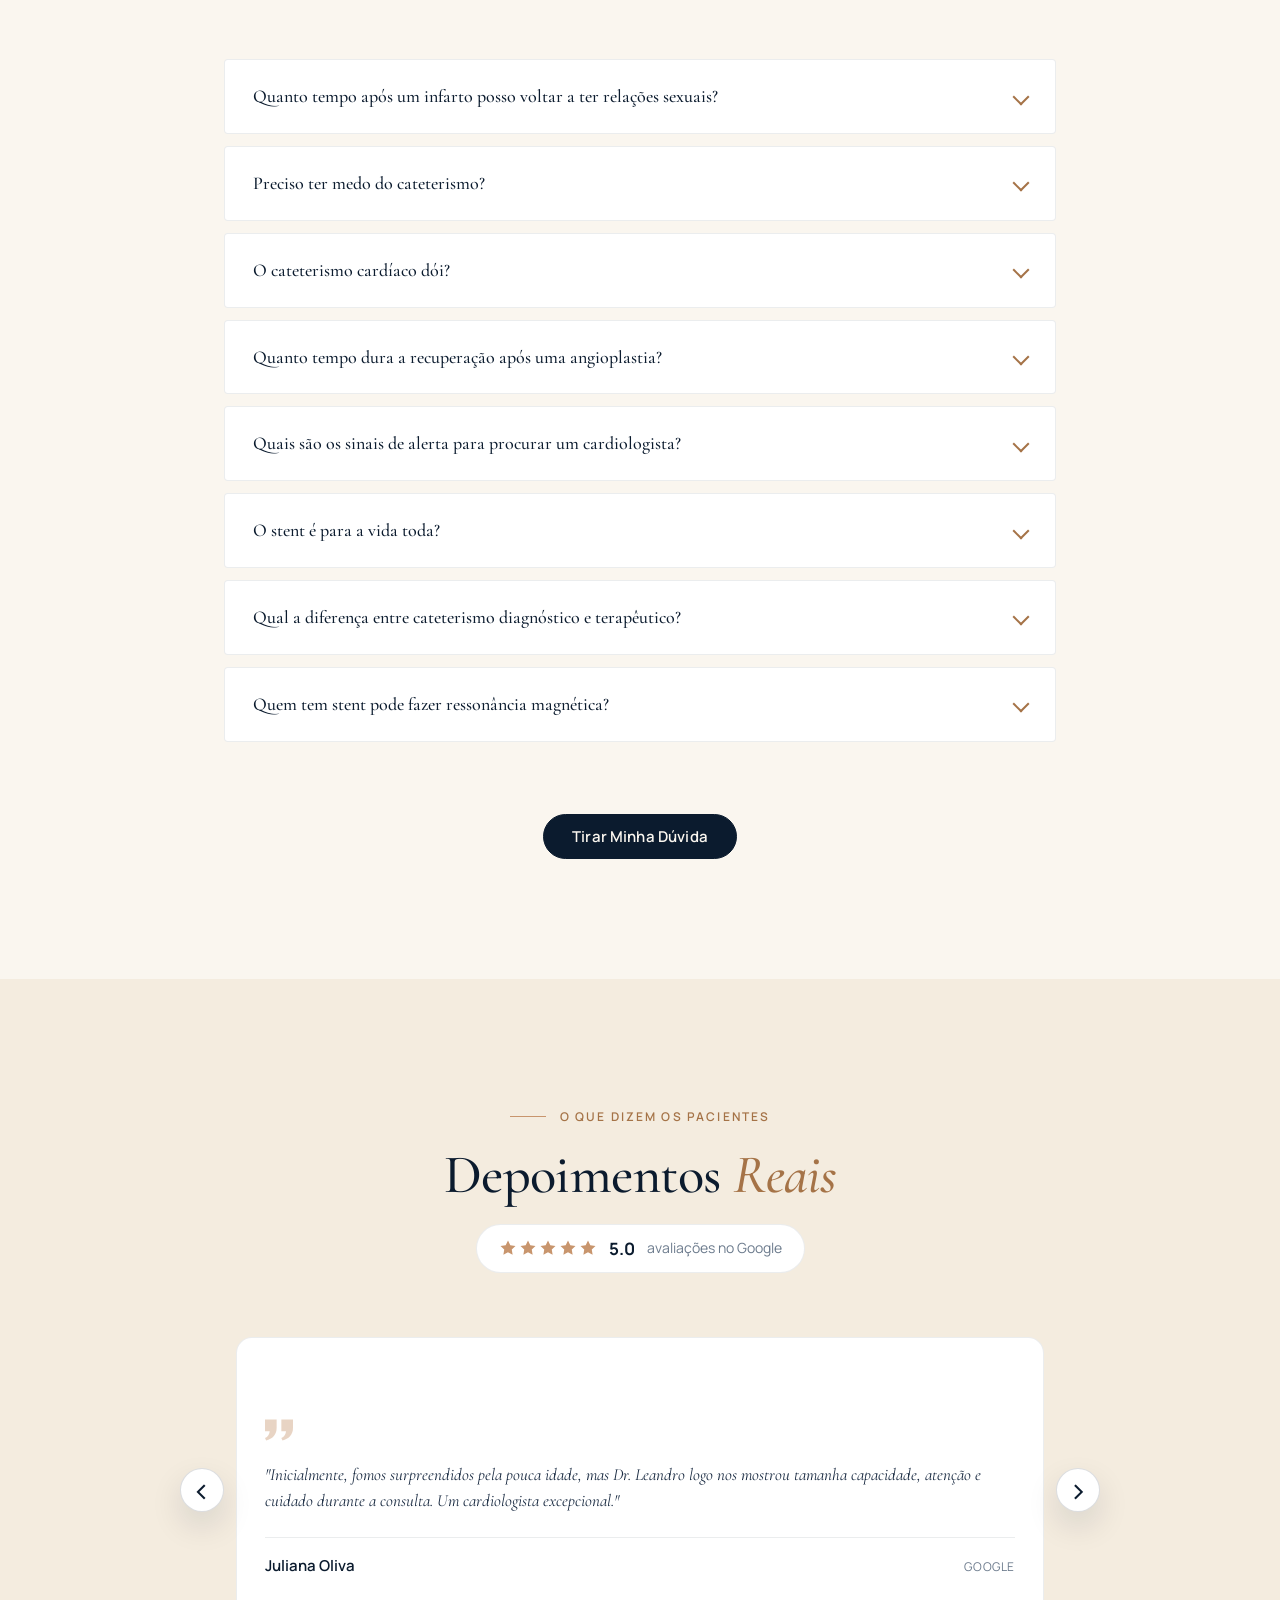
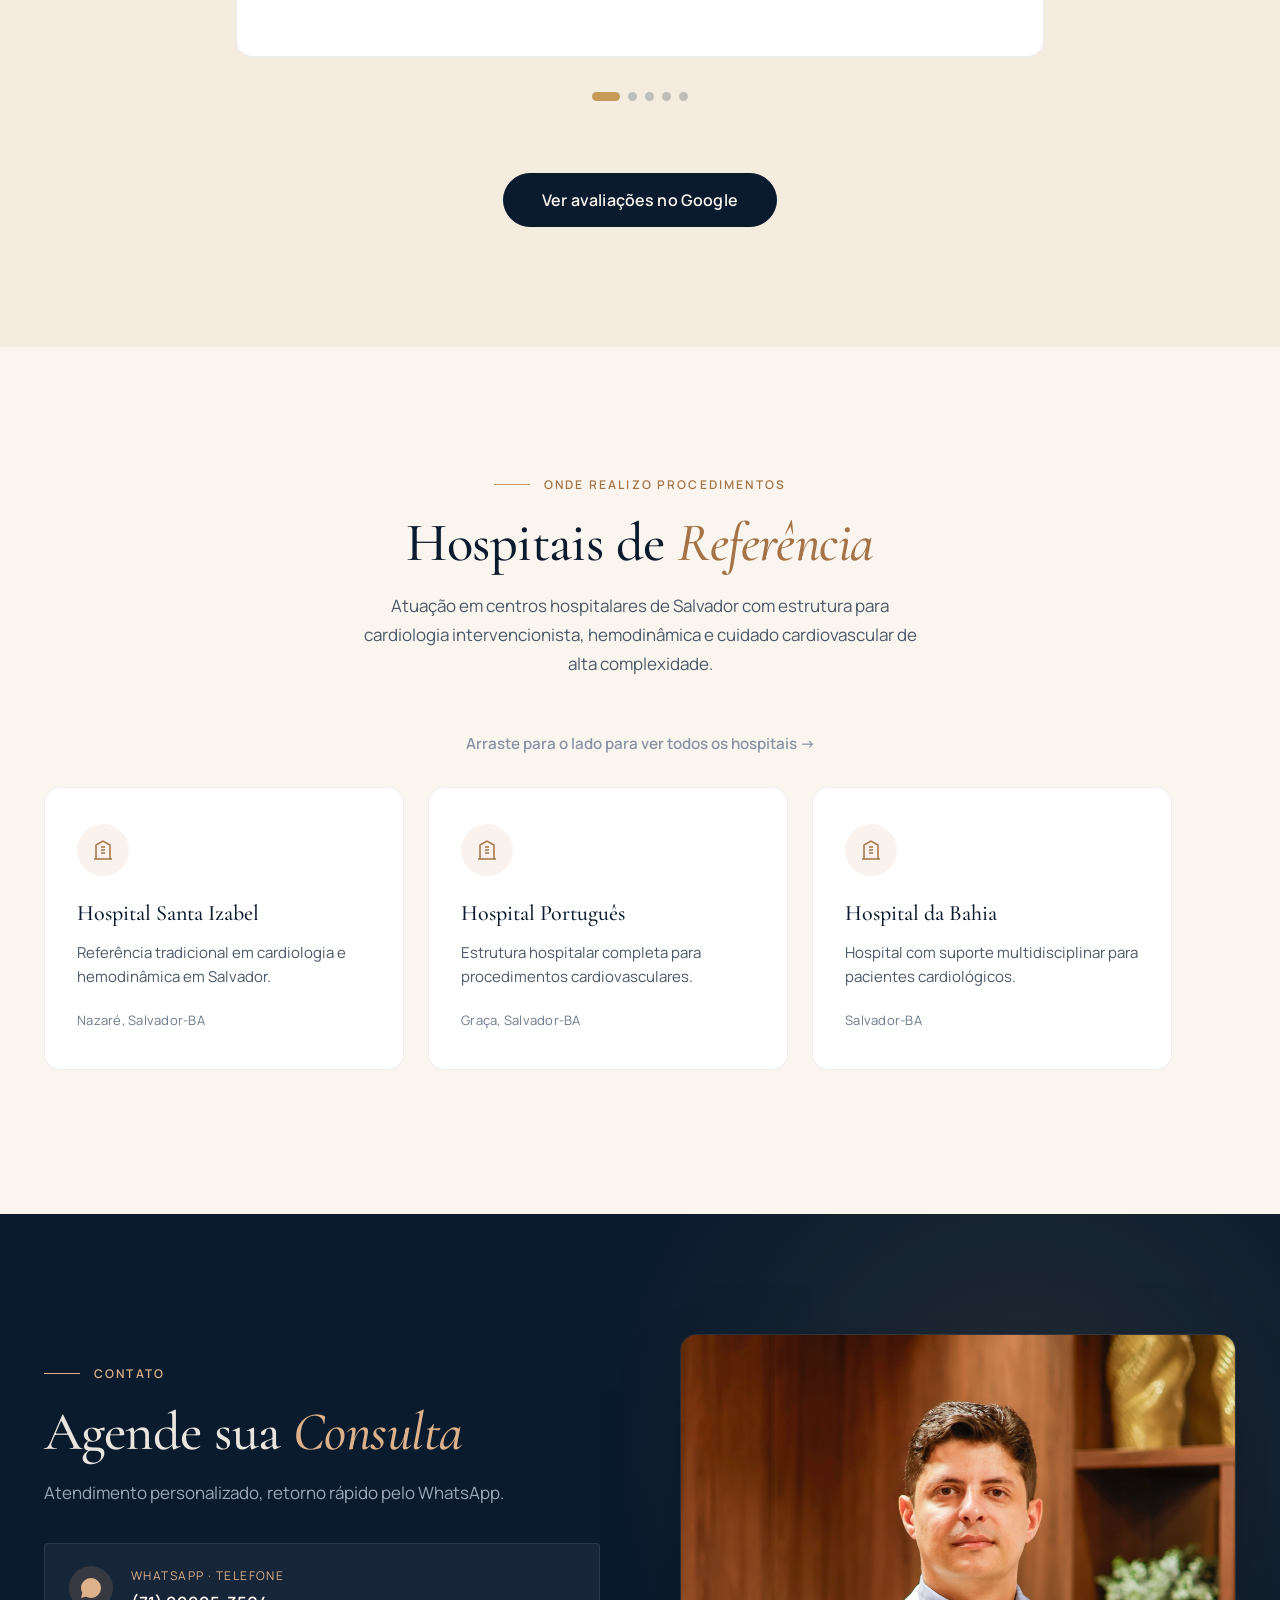
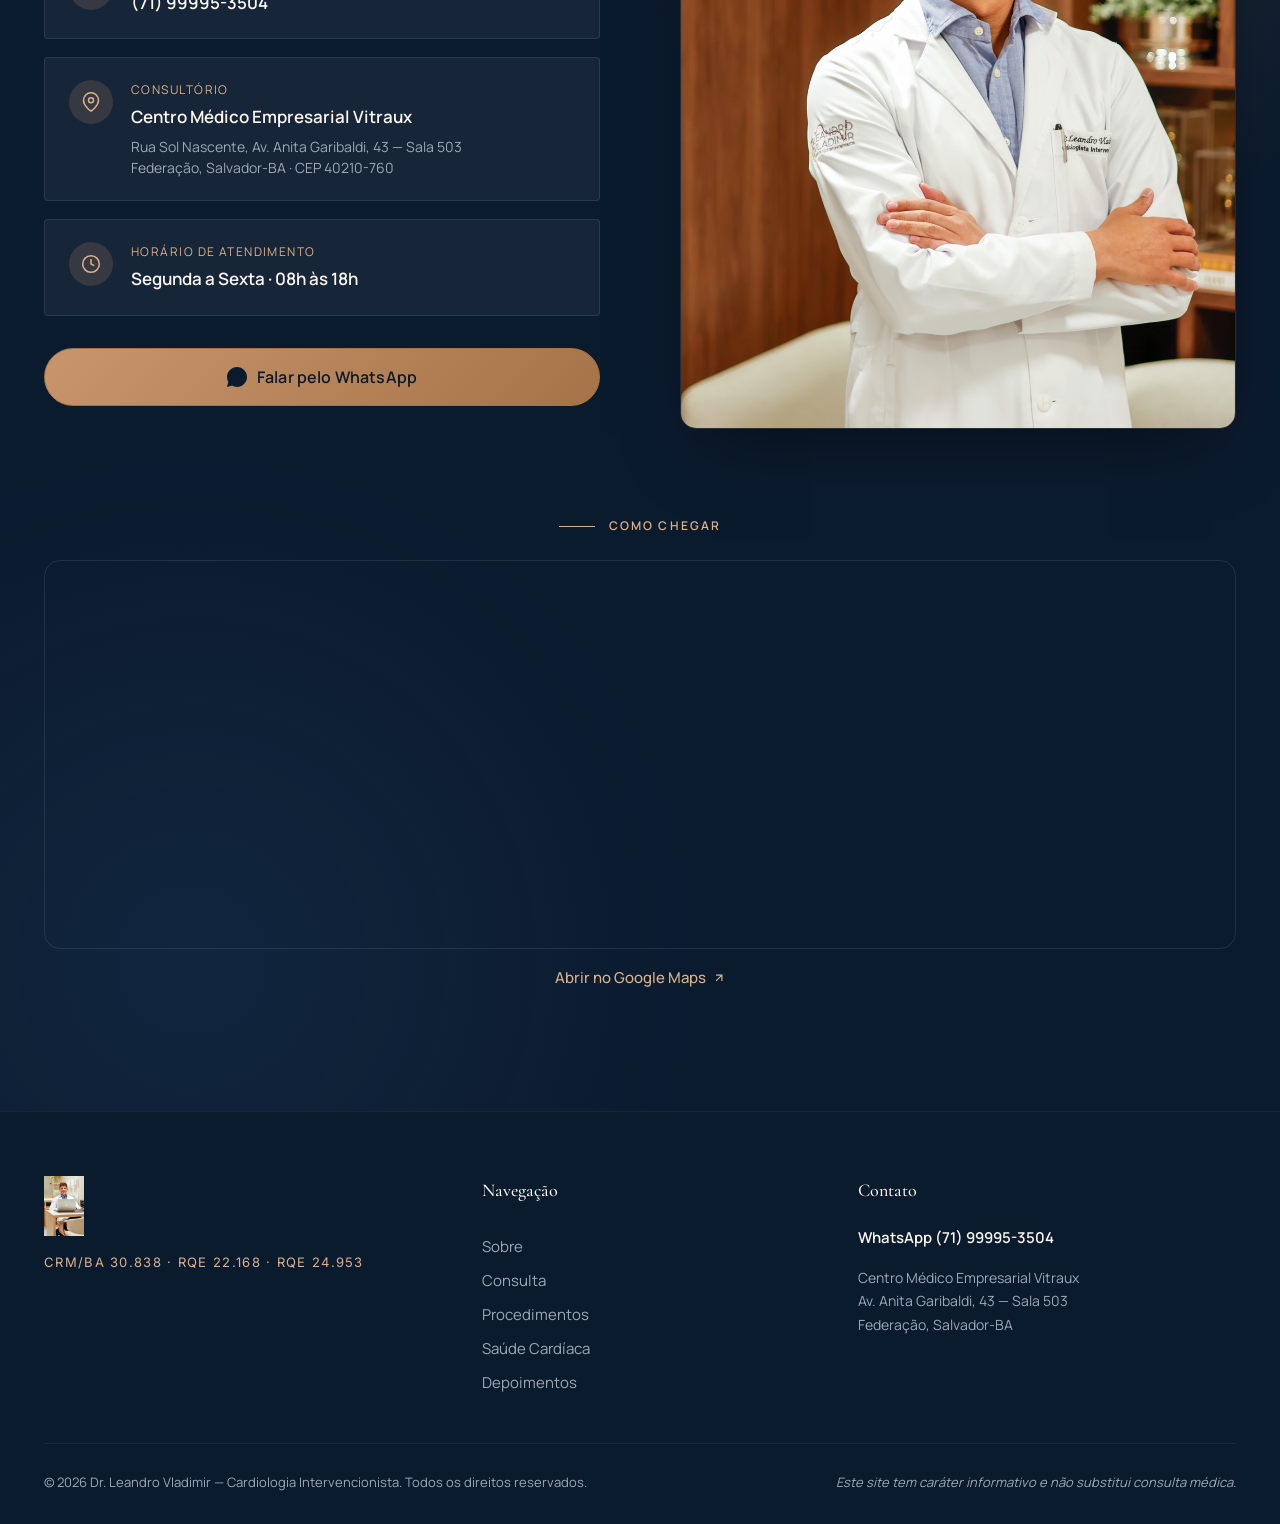
==== commit 9c5a2ba0: "Aplica SEO on-page na home: title, meta description e H1 - Remove meta description duplicada (mantem" ====
--- a/index.html
+++ b/index.html
@@ -8,15 +8,14 @@
 'https://www.googletagmanager.com/gtm.js?id='+i+dl;f.parentNode.insertBefore(j,f);
 })(window,document,'script','dataLayer','GTM-55W7V7B9');</script>
 <!-- End Google Tag Manager -->
-  <meta name="description" content="Dr. Leandro Vladimir - Cardiologista Intervencionista em Salvador. Especialista em hemodinâmica, cateterismo cardíaco, angioplastia, valvopatias e tratamento cardiovascular avançado.">
   <meta name="google-site-verification" content="hsDJQoRtvmg2iB8SNoUefGodnDdkcECuTizp_cntVv4" />
   <meta charset="UTF-8" />
   <meta name="viewport" content="width=device-width, initial-scale=1.0" />
   <meta name="theme-color" content="#0B1B2E" />
 
   <!-- ========== SEO PRIMÁRIO ========== -->
-  <title>Dr. Leandro Vladimir - Cardiologista em Salvador | Hemodinâmica e Cateterismo</title>
-  <meta name="description" content="Cardiologista intervencionista em Salvador, Bahia. Especialista em cateterismo cardíaco, angioplastia, TAVI e procedimentos cardiovasculares minimamente invasivos. CRM/BA 30.838. Agende sua consulta." />
+  <title>Cardiologista em Salvador | Dr. Leandro Vladimir — Cateterismo e Angioplastia</title>
+  <meta name="description" content="Cardiologista intervencionista em Salvador, BA. Especialista em cateterismo cardíaco, angioplastia e procedimentos do coração. Consulta particular com atendimento humanizado — agende pelo WhatsApp. CRM/BA 30.838." />
   <meta name="keywords" content="cardiologista Salvador, cardiologista intervencionista Salvador, cateterismo cardíaco Salvador, angioplastia Bahia, hemodinâmica Salvador, Dr. Leandro Vladimir, cardiologista Federação Salvador, TAVI Salvador, stent Salvador" />
   <meta name="author" content="Dr. Leandro Vladimir" />
   <meta name="robots" content="index, follow, max-image-preview:large" />
@@ -54,11 +53,6 @@
 
   <!-- ========== ESTILOS ========== -->
   <link rel="stylesheet" href="style.css" />
-
-  <!-- ========== SCHEMA.ORG STRUCTURED DATA (Google Rich Results) ========== -->
-    fbq('init', 'SEU_PIXEL_ID_AQUI');
-    fbq('track', 'PageView');
-  </script> -->
 
   <!-- ========== SCHEMA.ORG STRUCTURED DATA (Google Rich Results) ========== -->
   <script type="application/ld+json">
@@ -144,6 +138,17 @@
   </script>
 
   <style>
+    .sr-only {
+      position: absolute;
+      width: 1px;
+      height: 1px;
+      padding: 0;
+      margin: -1px;
+      overflow: hidden;
+      clip: rect(0, 0, 0, 0);
+      white-space: nowrap;
+      border: 0;
+    }
     .header__brand--text {
       display: flex;
       flex-direction: column;
@@ -391,8 +396,9 @@
         <h1 class="hero__title">
           <span class="hero__title-1">Dr. Leandro</span>
           <span class="hero__title-2">Vladimir</span>
+          <span class="sr-only">— Cardiologista Intervencionista em Salvador, Bahia. Especialista em cateterismo cardíaco e angioplastia.</span>
         </h1>
-        <p class="hero__subtitle">Cardiologista Intervencionista</p>
+        <p class="hero__subtitle">Cardiologista Intervencionista em Salvador</p>
         <p class="hero__lede">
           Procedimentos cardíacos minimamente invasivos e atendimento clínico de cardiopatias avançadas. Cuidado personalizado e tecnologia de ponta para a saúde do seu coração — em Salvador, Bahia.
         </p>
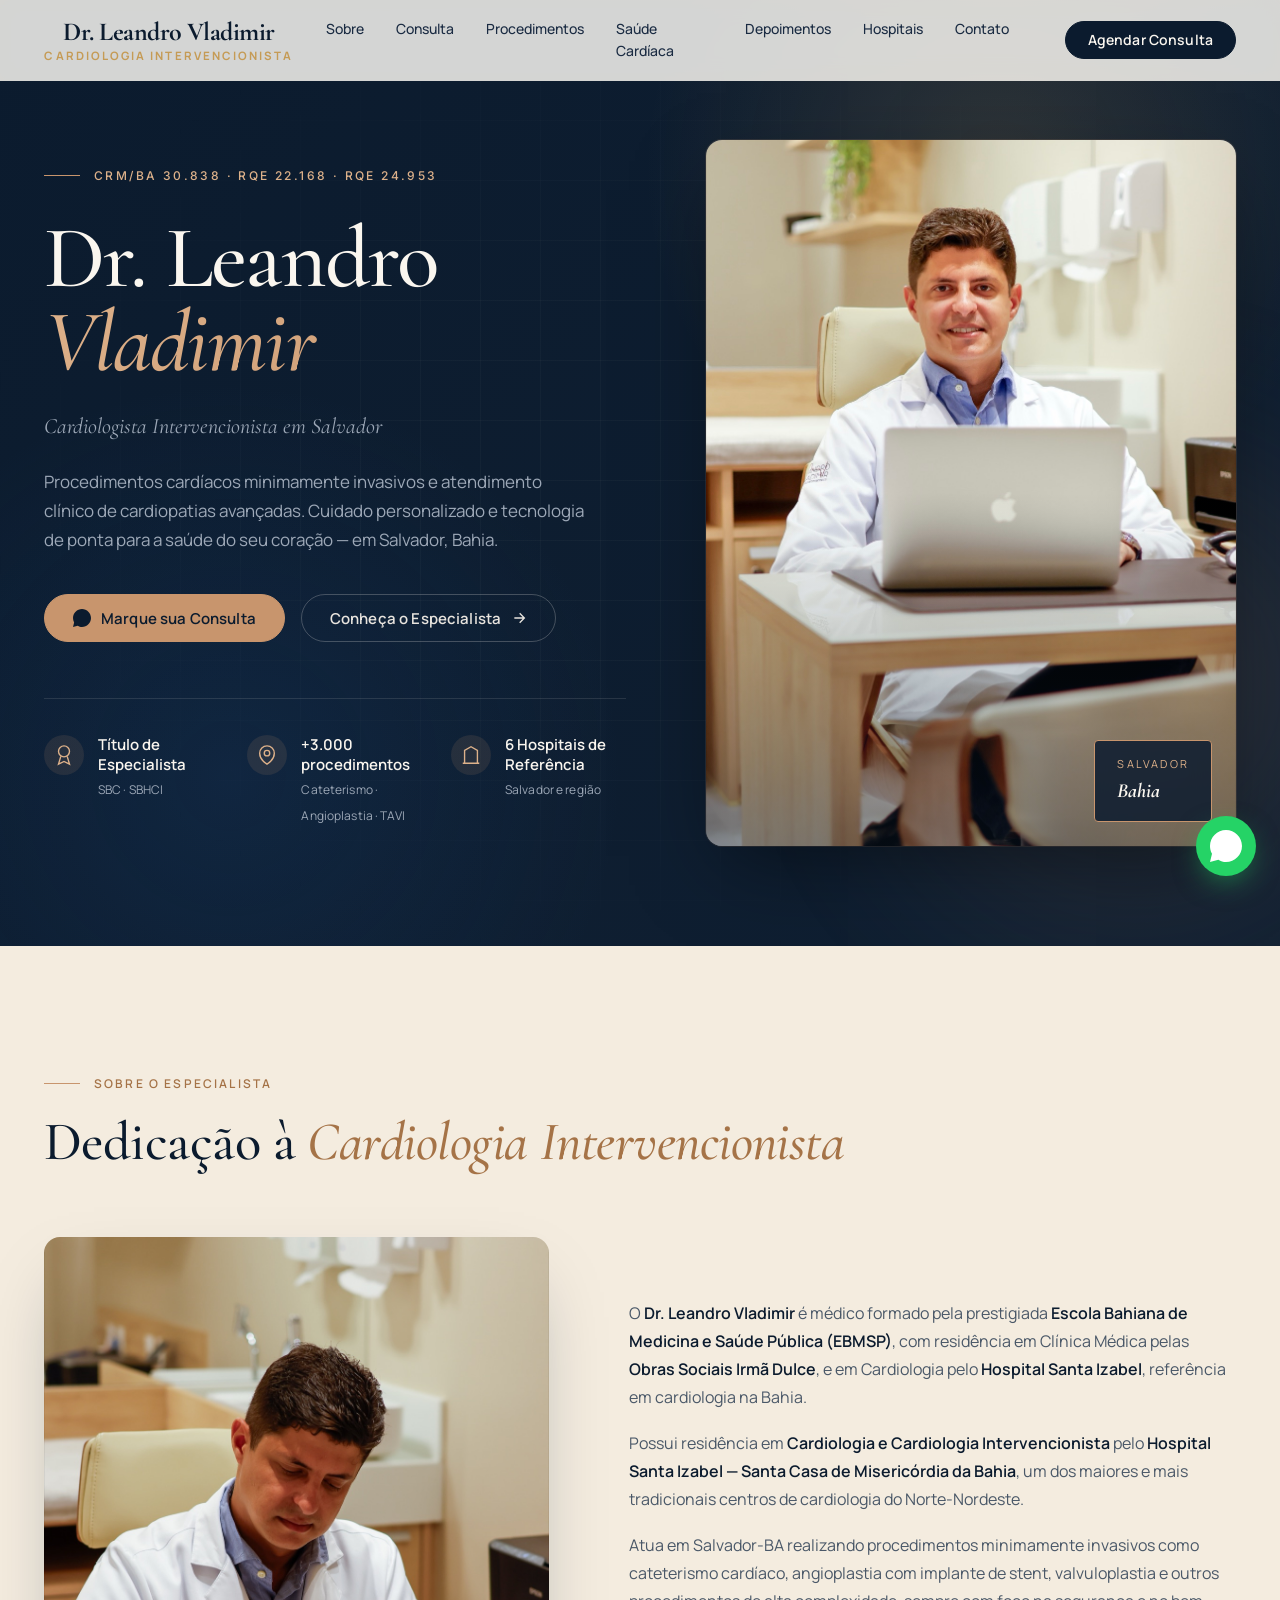
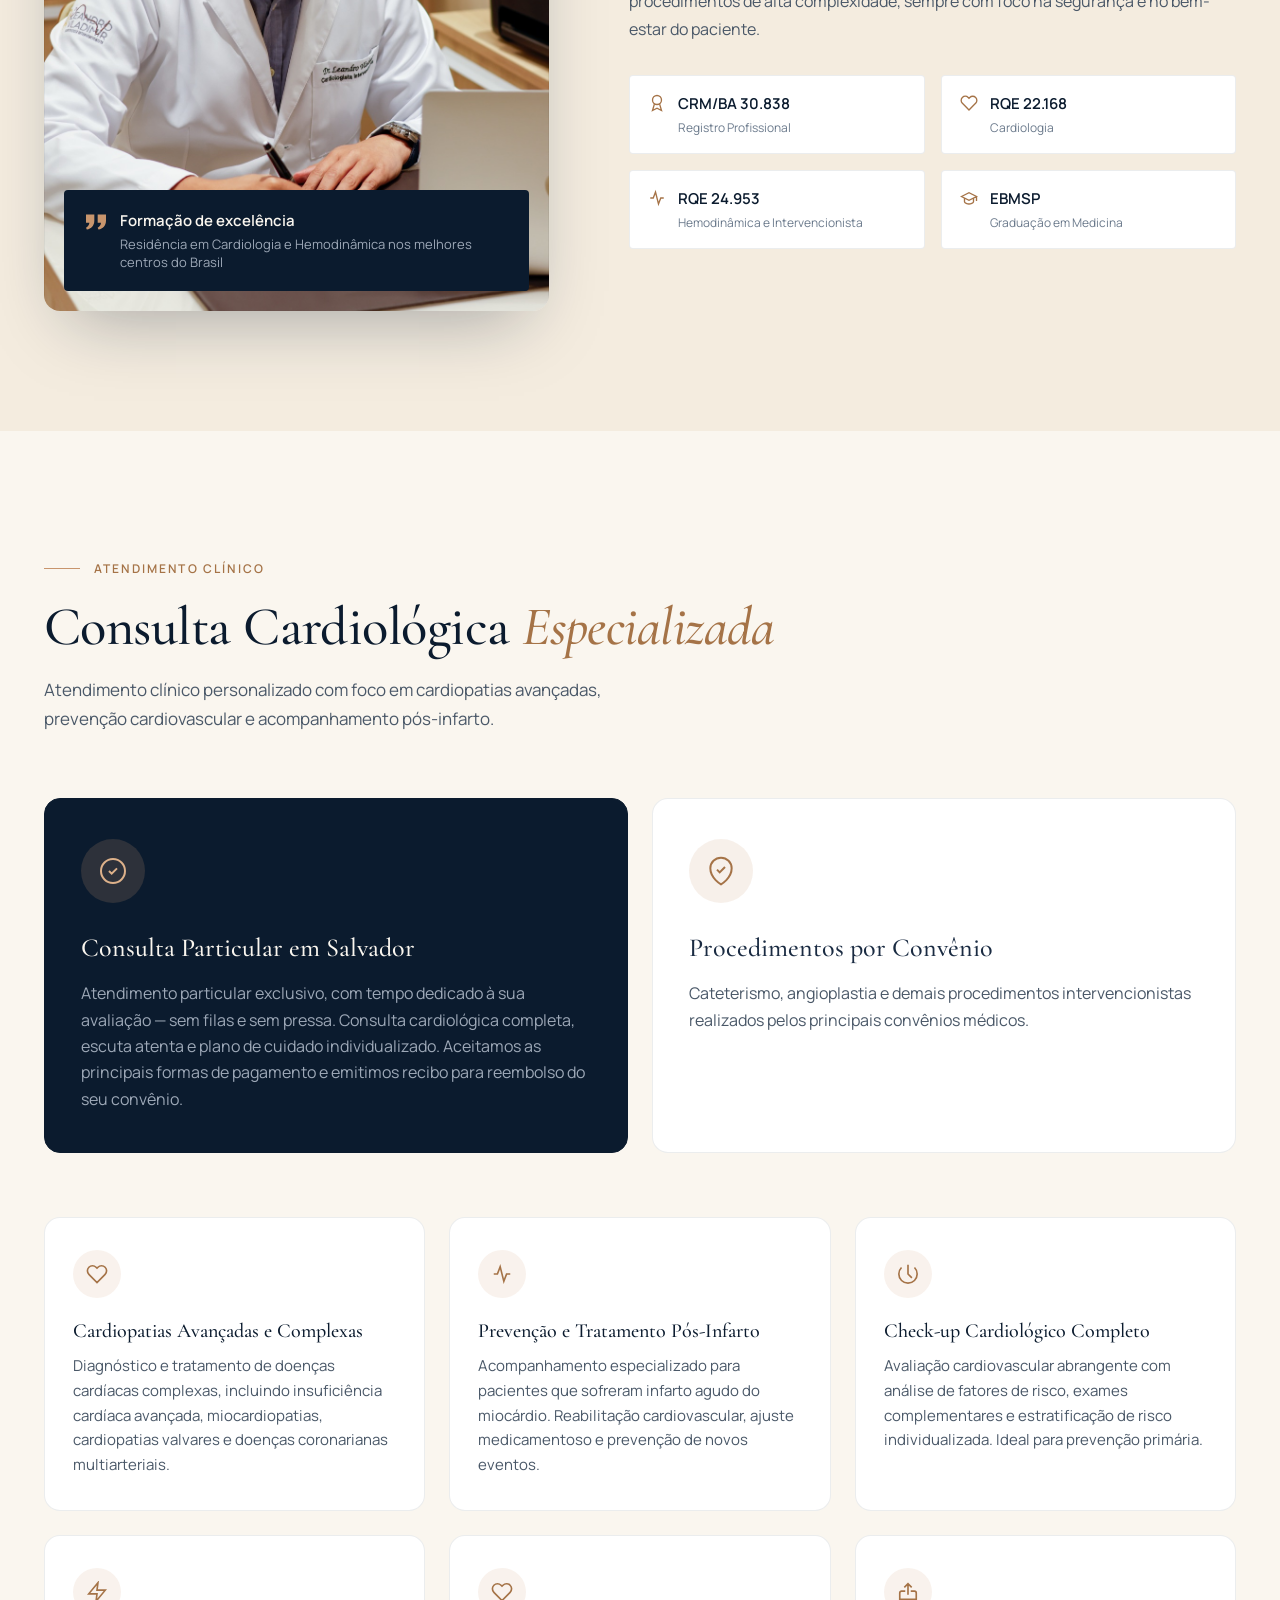
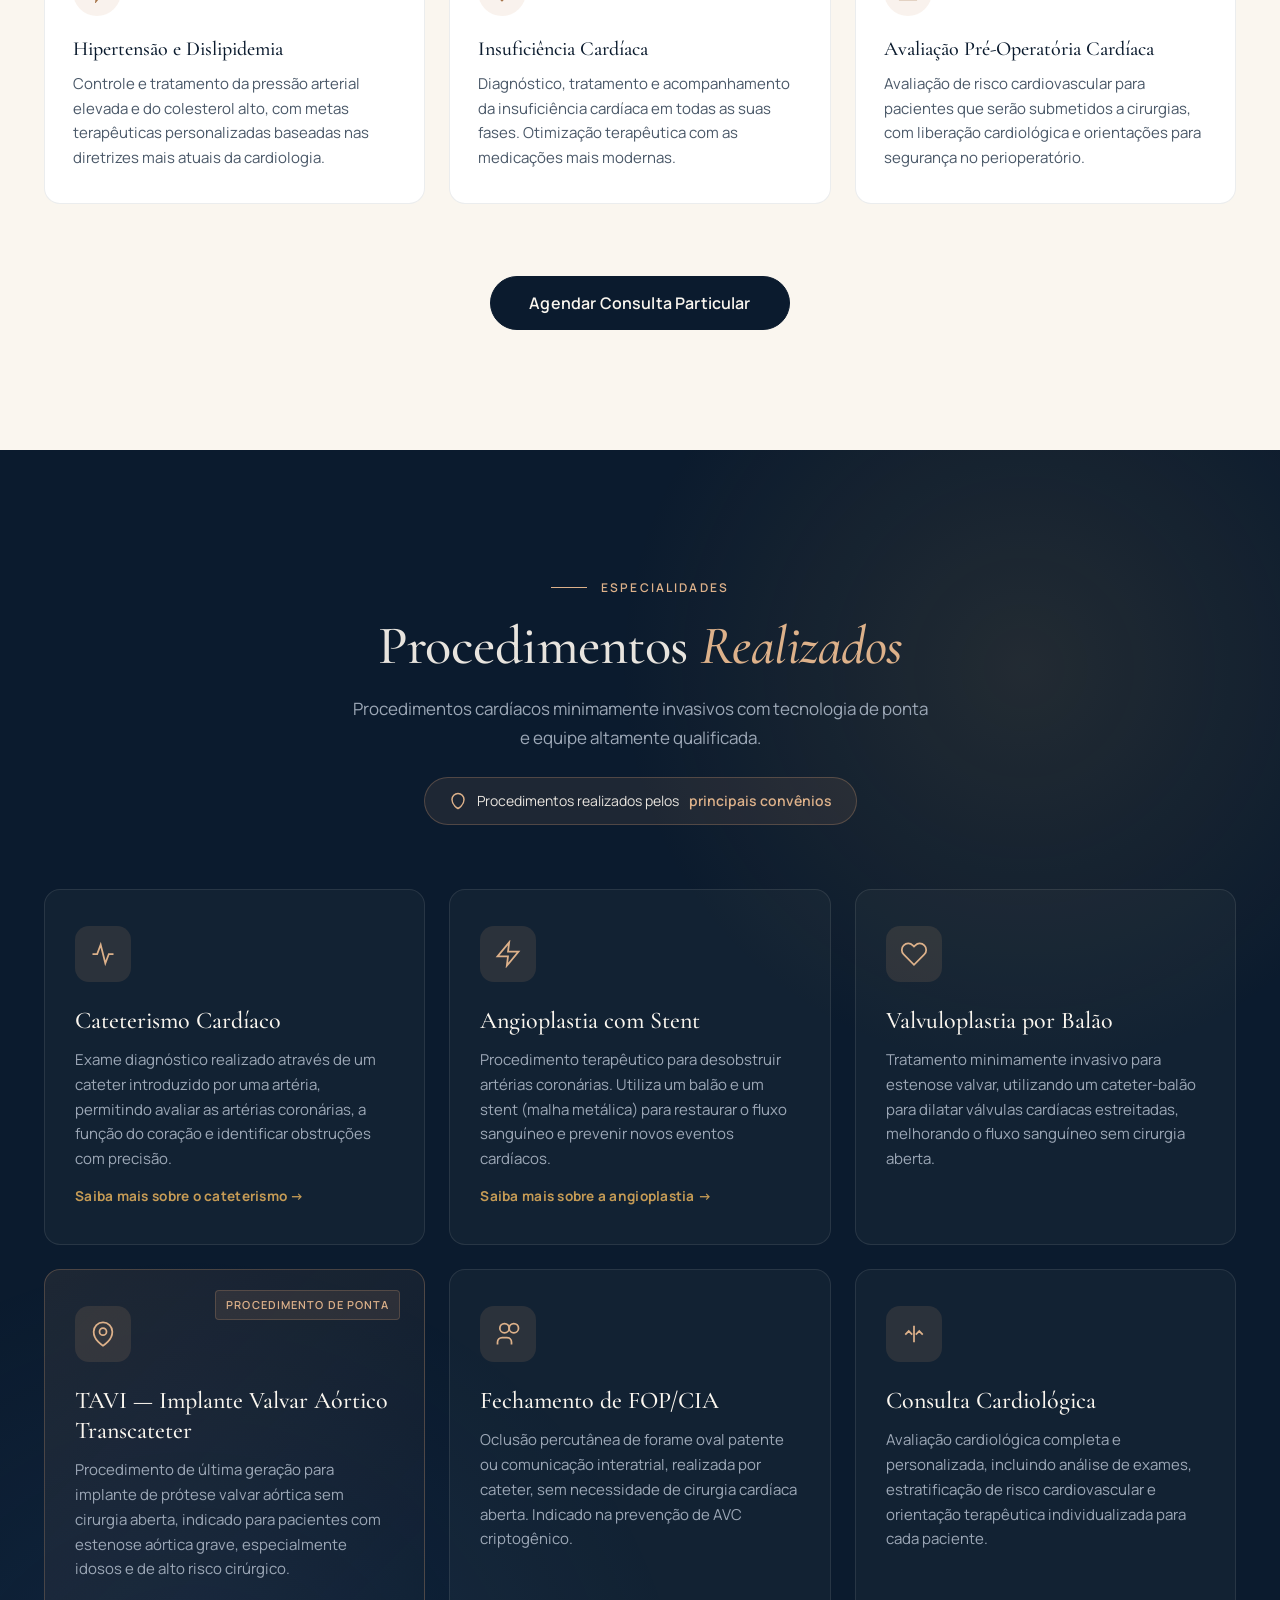
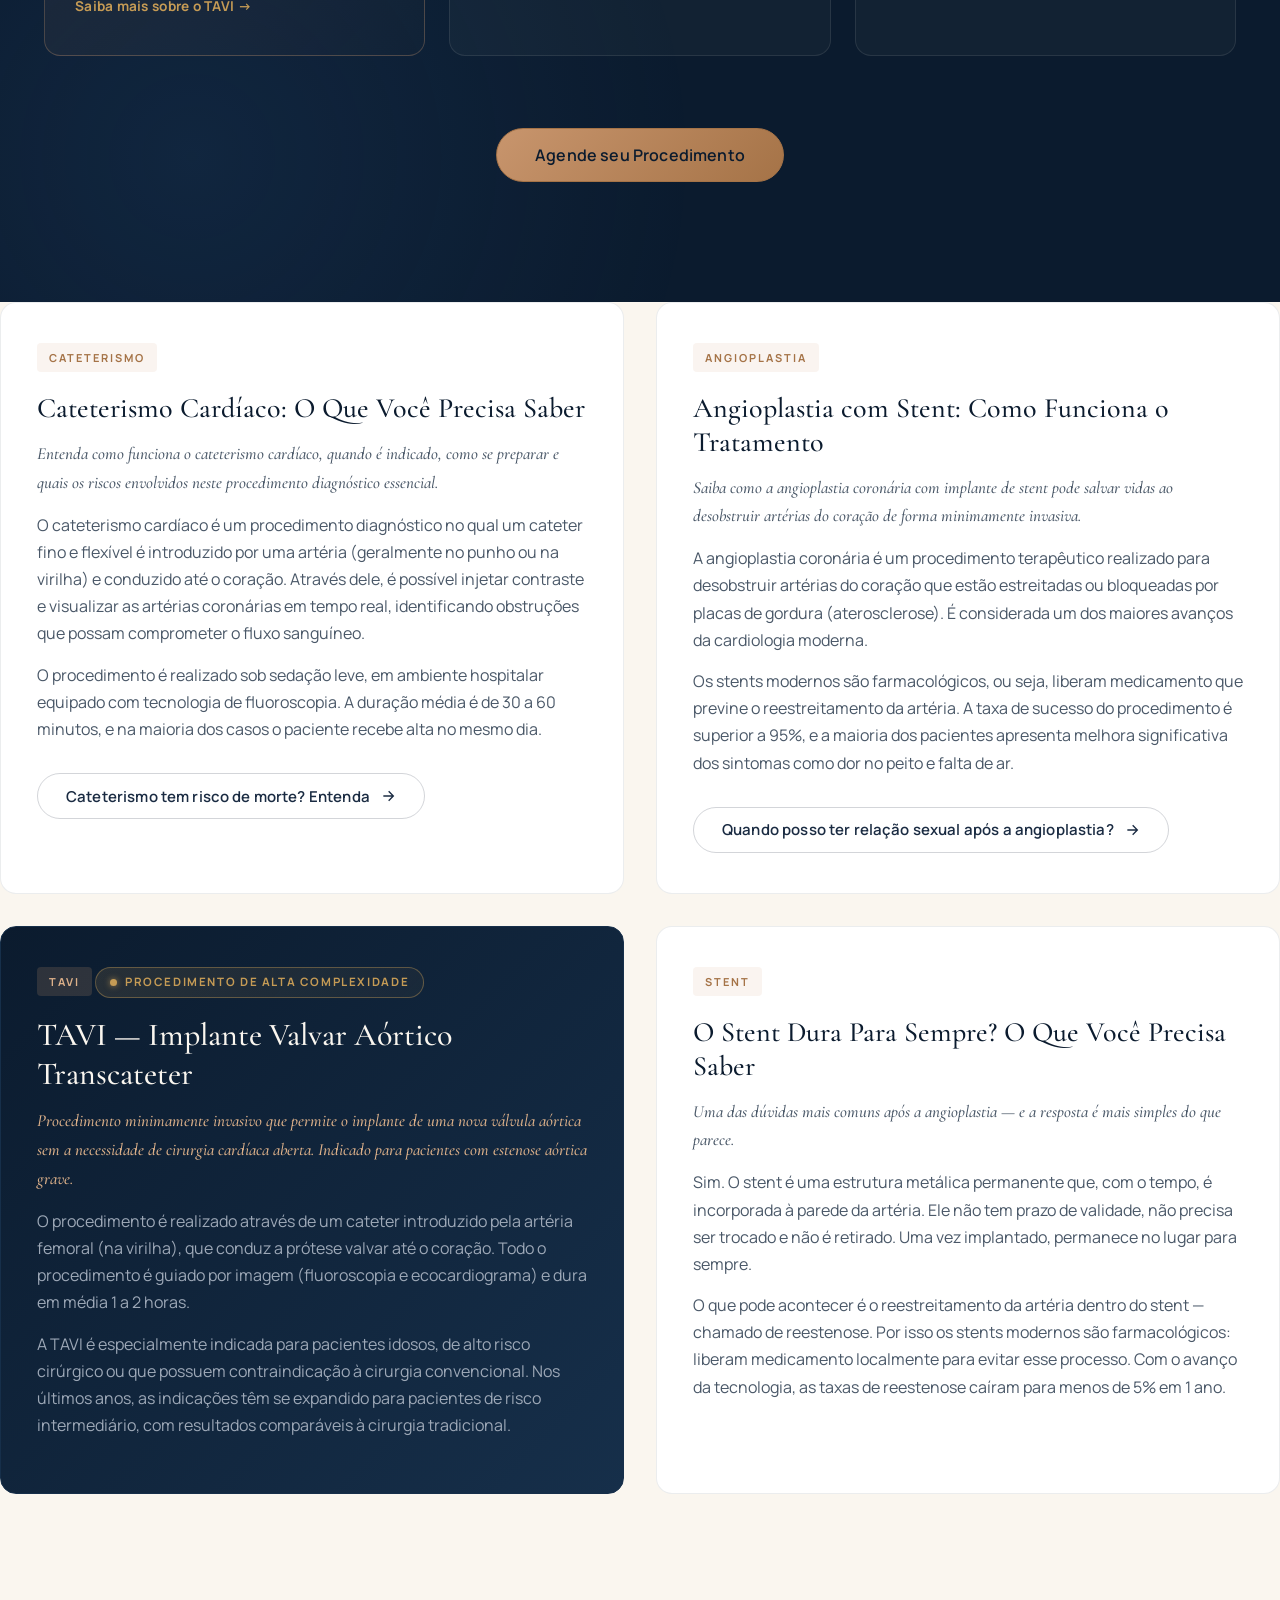
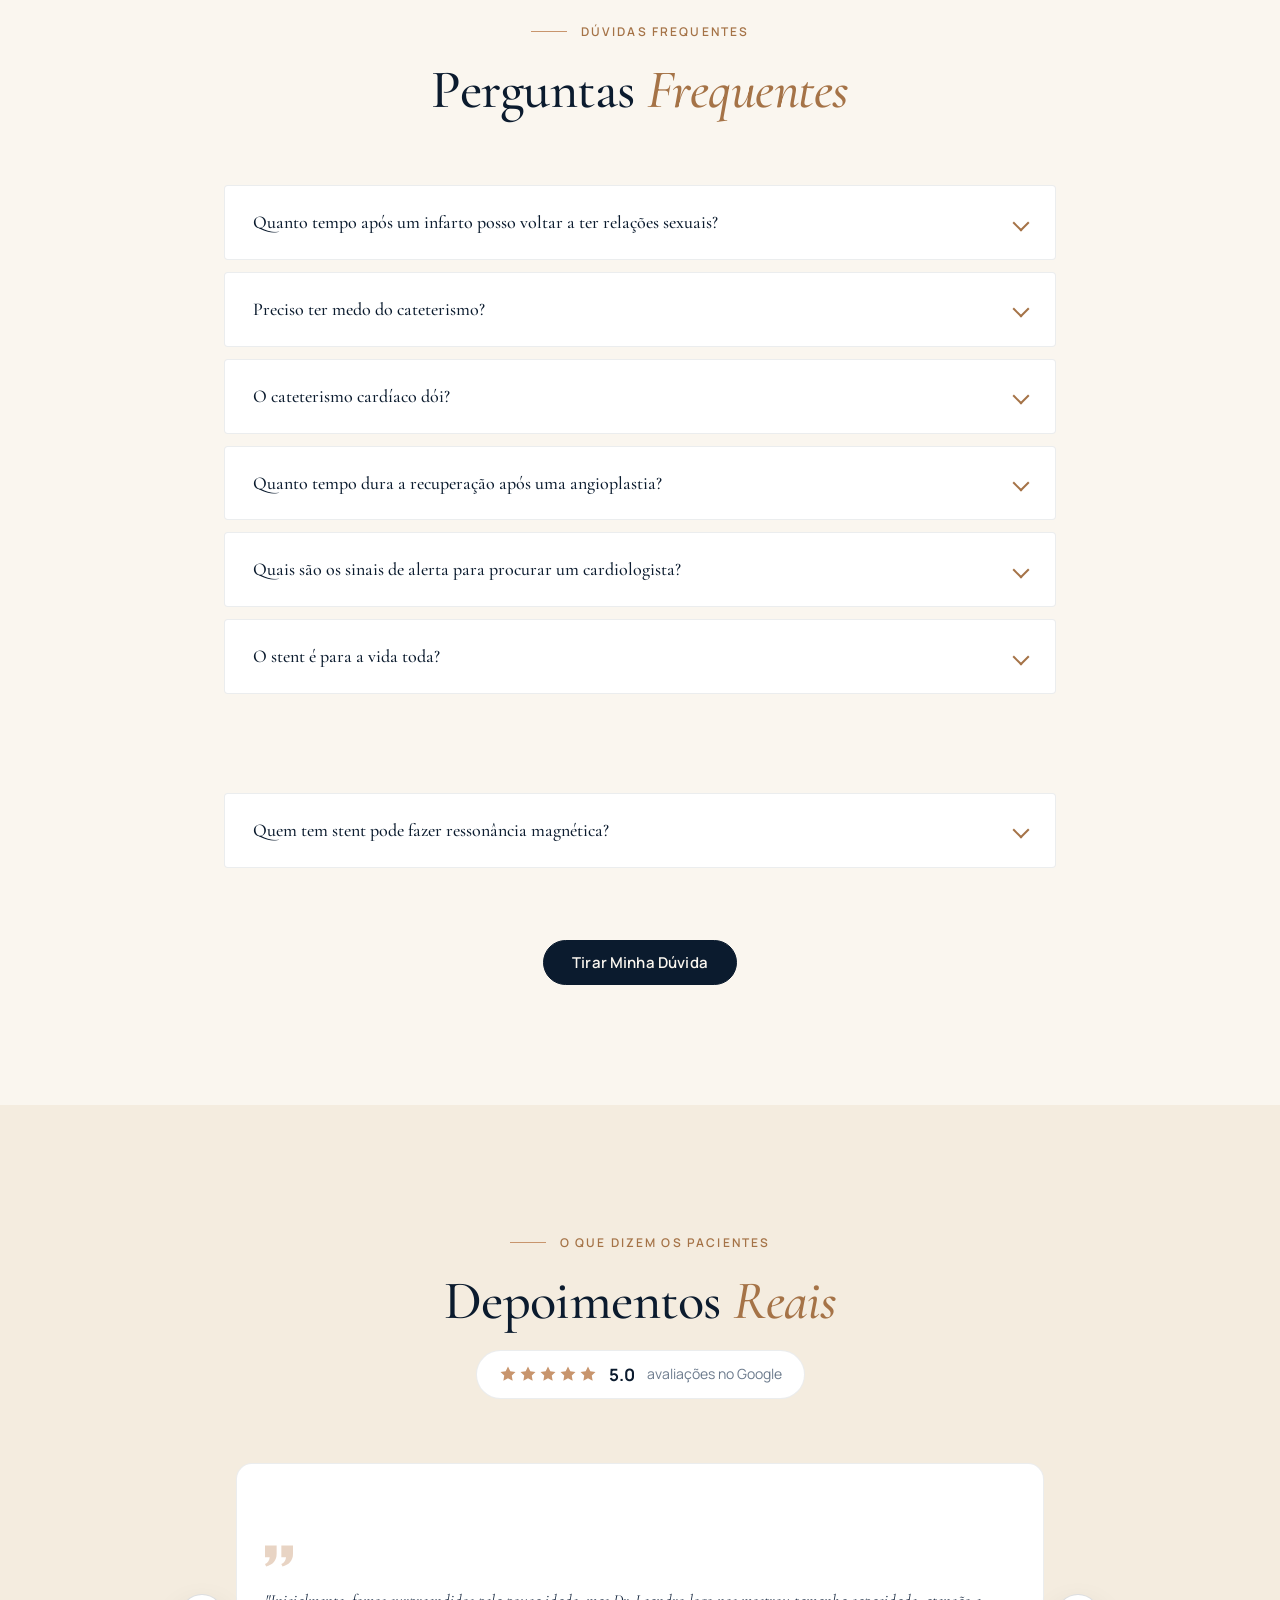
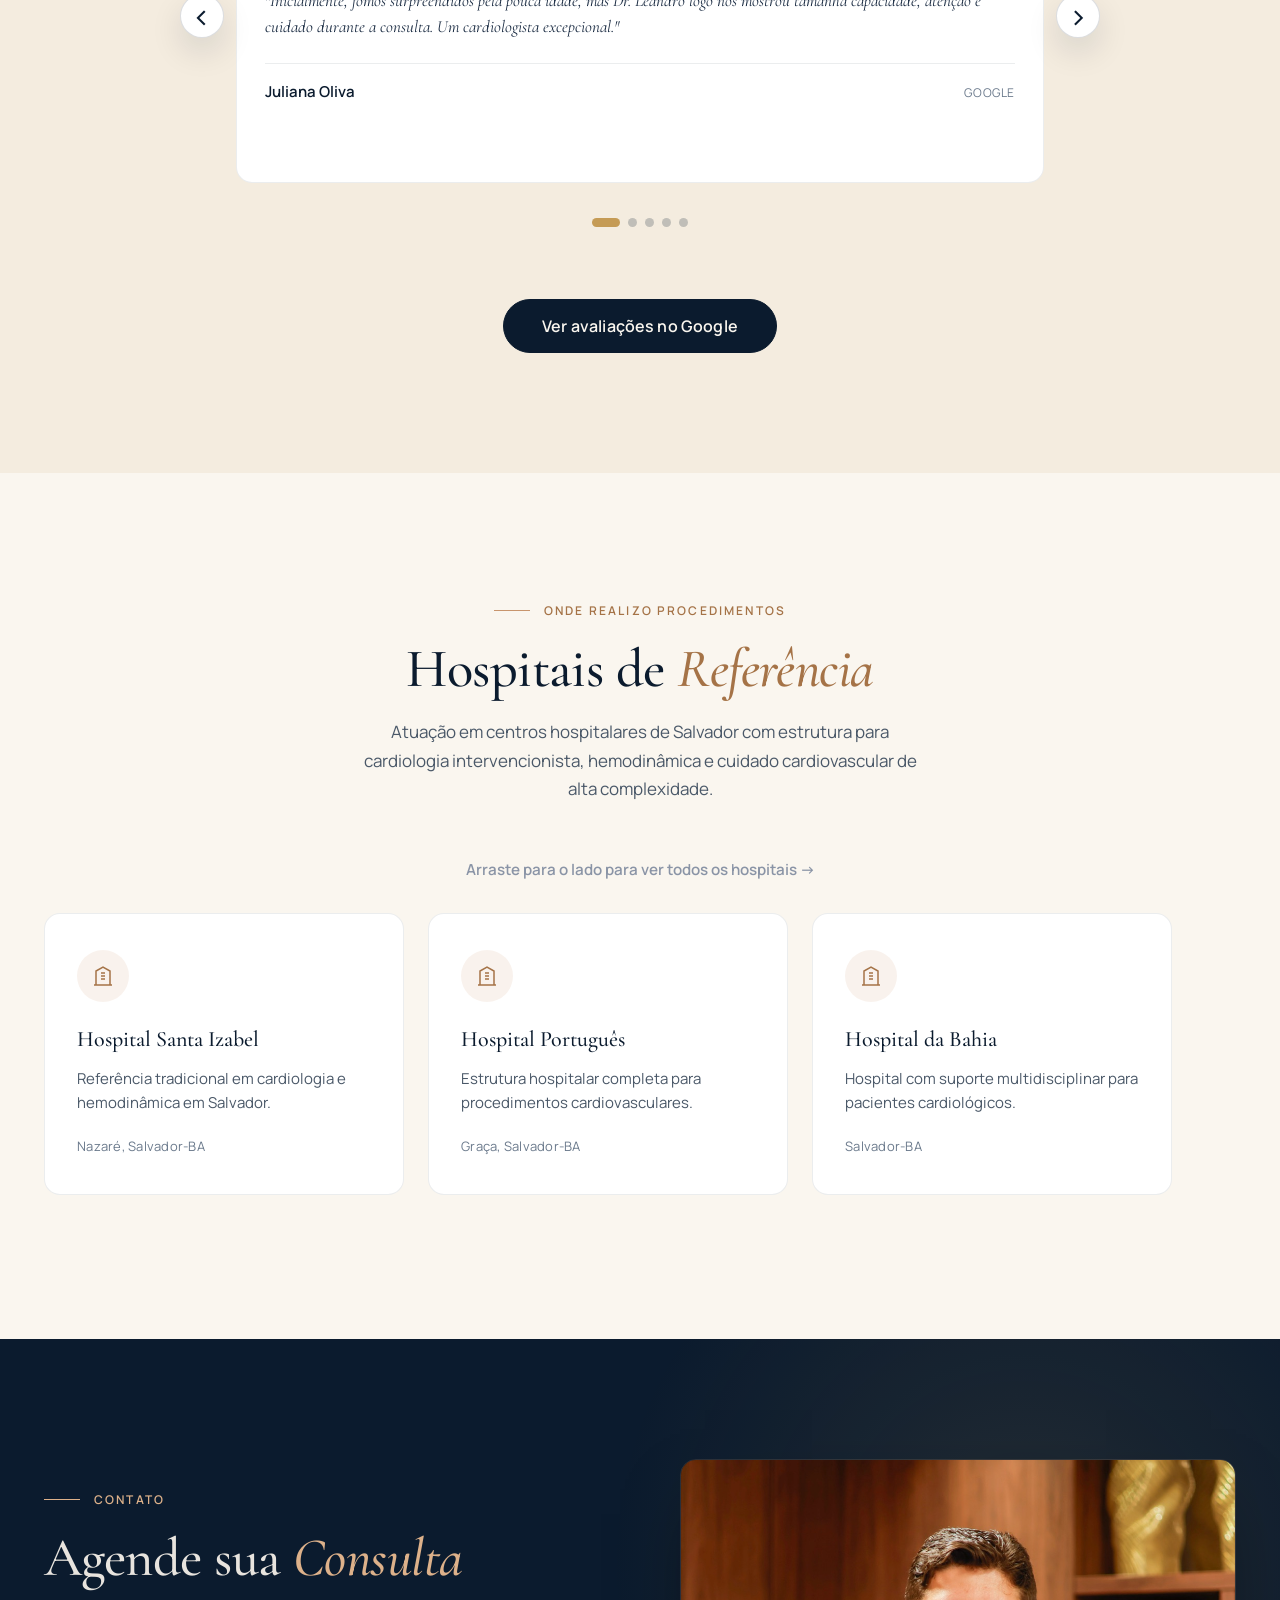
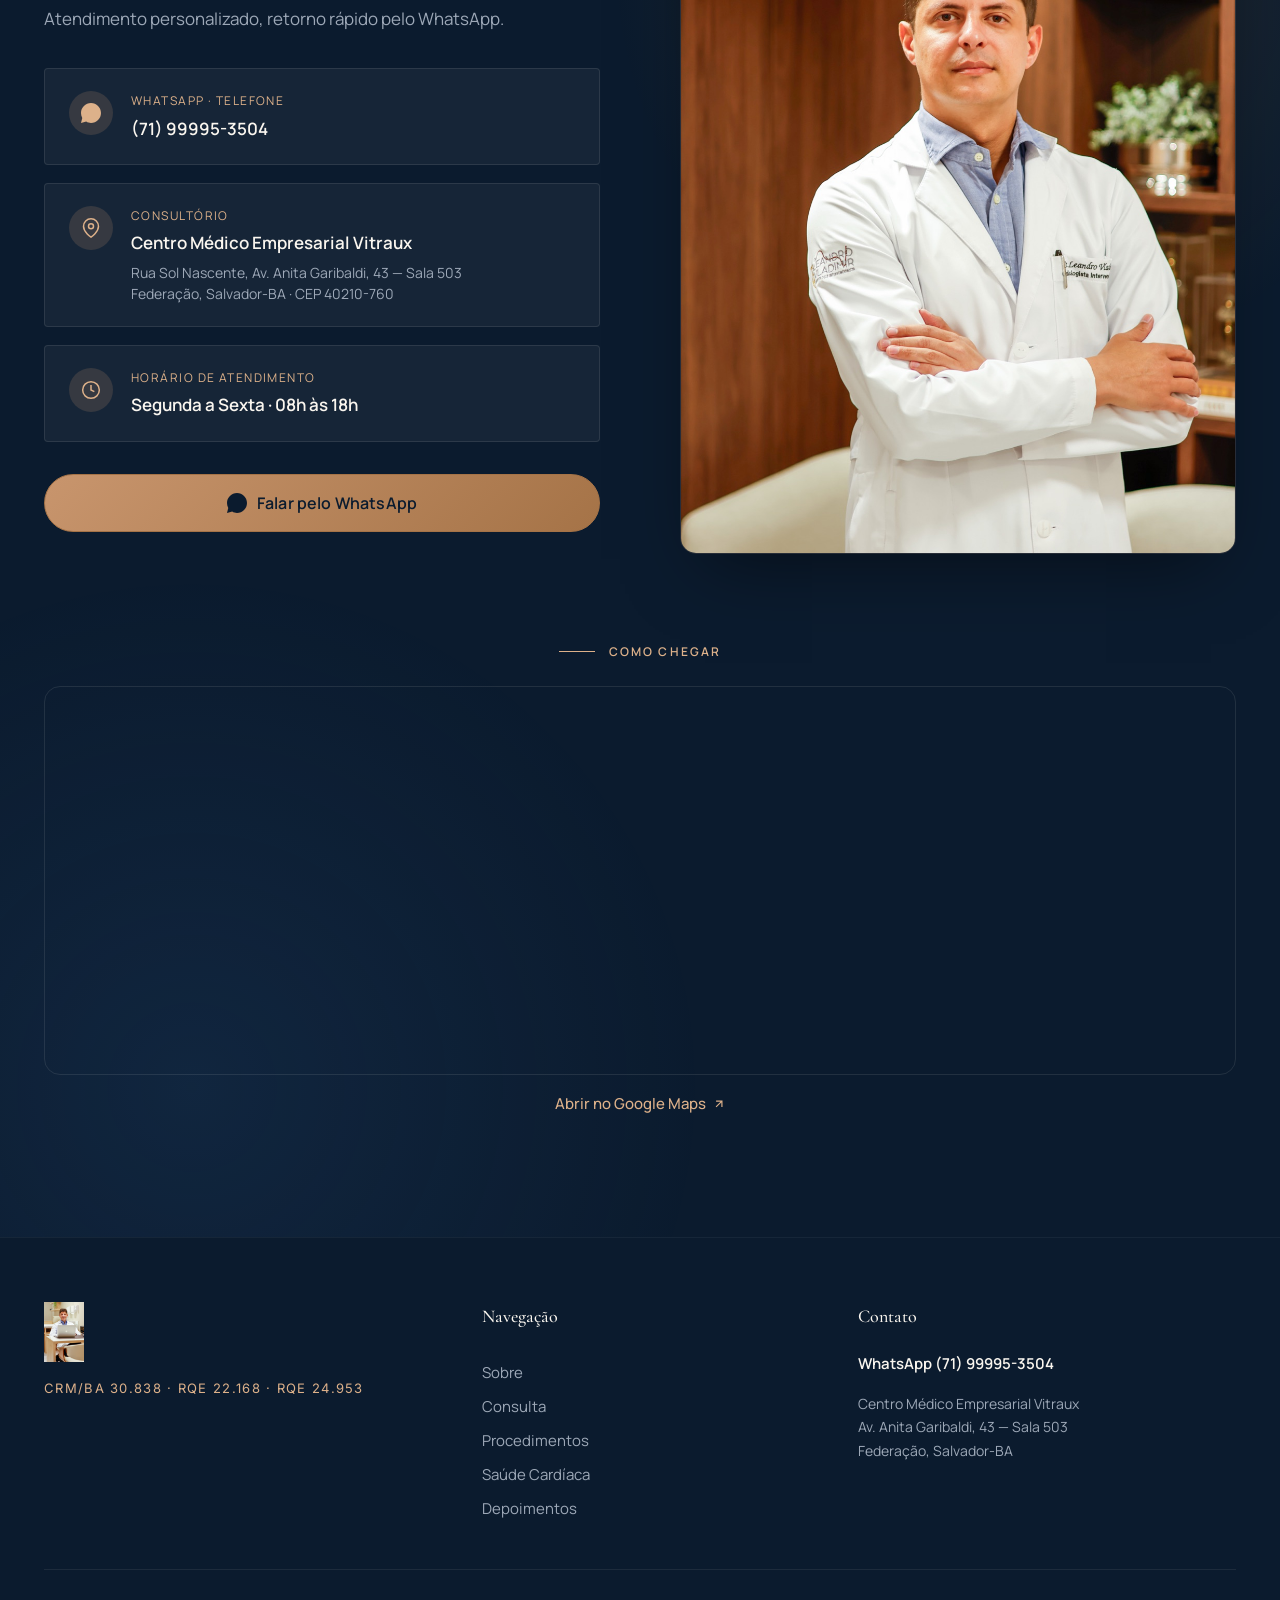
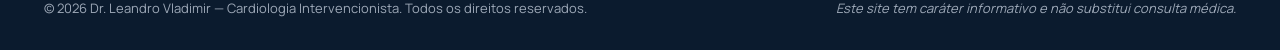
==== commit 024d9a5b: "Adiciona paginas dedicadas por procedimento e otimiza consulta particular - Cria 3 paginas de SEO: /" ====
--- a/index.html
+++ b/index.html
@@ -149,6 +149,21 @@
       white-space: nowrap;
       border: 0;
     }
+    .proc__link {
+      display: inline-block;
+      margin-top: 14px;
+      font-family: 'Manrope', sans-serif;
+      font-size: 0.85rem;
+      font-weight: 700;
+      letter-spacing: 0.02em;
+      color: #C59B55;
+      text-decoration: none;
+      transition: color 0.2s, transform 0.2s;
+    }
+    .proc__link:hover {
+      color: #DDB18A;
+      transform: translateX(3px);
+    }
     .header__brand--text {
       display: flex;
       flex-direction: column;
@@ -516,8 +531,8 @@
           <div class="mode__icon">
             <svg xmlns="http://www.w3.org/2000/svg" width="32" height="32" viewBox="0 0 24 24" fill="none" stroke="currentColor" stroke-width="1.5" aria-hidden="true"><path d="M9 12l2 2 4-4"/><path d="M21 12c0 4.97-4.03 9-9 9s-9-4.03-9-9 4.03-9 9-9 9 4.03 9 9z"/></svg>
           </div>
-          <h3>Consulta Particular</h3>
-          <p>Atendimento exclusivo e personalizado, com tempo dedicado para avaliação completa, sem pressa. Aceitamos as principais formas de pagamento.</p>
+          <h3>Consulta Particular em Salvador</h3>
+          <p>Atendimento particular exclusivo, com tempo dedicado à sua avaliação — sem filas e sem pressa. Consulta cardiológica completa, escuta atenta e plano de cuidado individualizado. Aceitamos as principais formas de pagamento e emitimos recibo para reembolso do seu convênio.</p>
         </article>
         <article class="consulta__mode reveal" data-delay="100">
           <div class="mode__icon">
@@ -589,6 +604,7 @@
           </div>
           <h3>Cateterismo Cardíaco</h3>
           <p>Exame diagnóstico realizado através de um cateter introduzido por uma artéria, permitindo avaliar as artérias coronárias, a função do coração e identificar obstruções com precisão.</p>
+          <a href="/cateterismo-cardiaco/" class="proc__link">Saiba mais sobre o cateterismo →</a>
         </article>
         <article class="proc reveal" data-delay="100">
           <div class="proc__icon">
@@ -596,6 +612,7 @@
           </div>
           <h3>Angioplastia com Stent</h3>
           <p>Procedimento terapêutico para desobstruir artérias coronárias. Utiliza um balão e um stent (malha metálica) para restaurar o fluxo sanguíneo e prevenir novos eventos cardíacos.</p>
+          <a href="/angioplastia/" class="proc__link">Saiba mais sobre a angioplastia →</a>
         </article>
         <article class="proc reveal" data-delay="200">
           <div class="proc__icon">
@@ -611,6 +628,7 @@
           </div>
           <h3>TAVI — Implante Valvar Aórtico Transcateter</h3>
           <p>Procedimento de última geração para implante de prótese valvar aórtica sem cirurgia aberta, indicado para pacientes com estenose aórtica grave, especialmente idosos e de alto risco cirúrgico.</p>
+          <a href="/tavi/" class="proc__link">Saiba mais sobre o TAVI →</a>
         </article>
         <article class="proc reveal" data-delay="100">
           <div class="proc__icon">
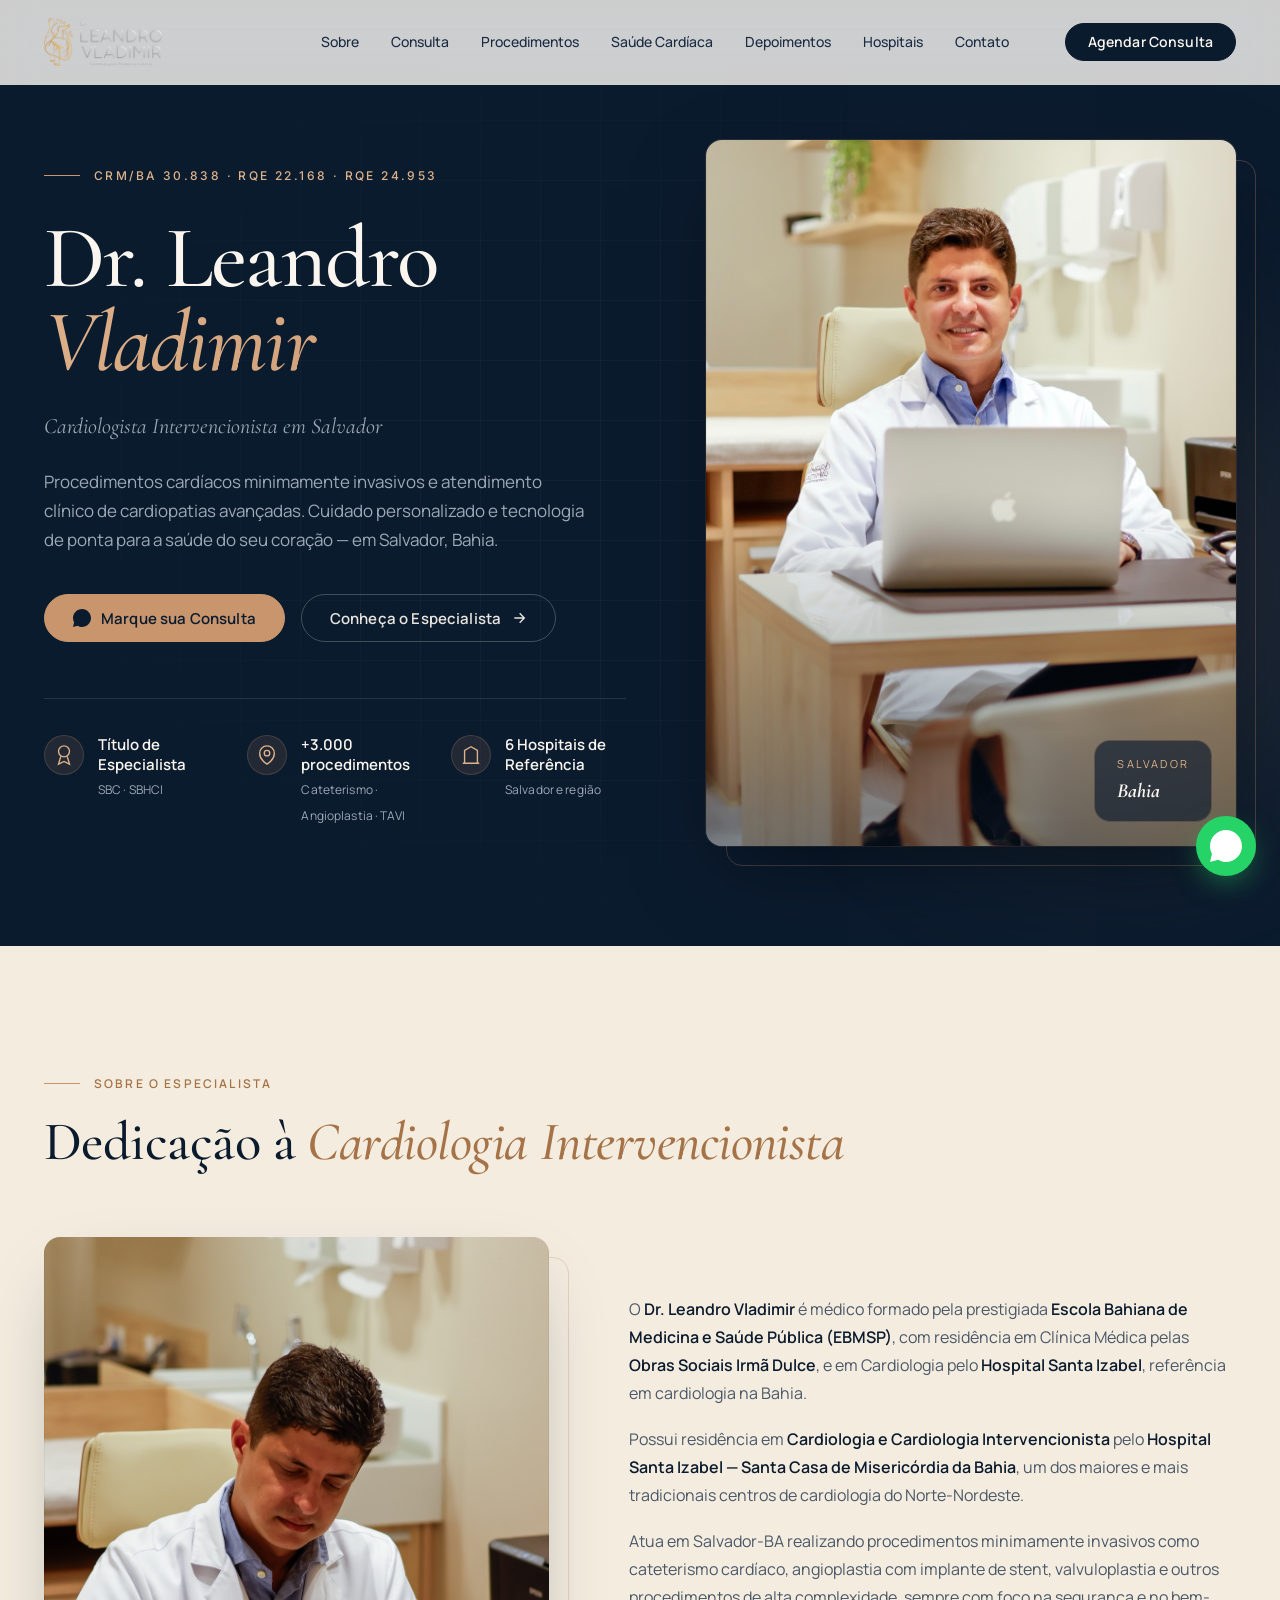
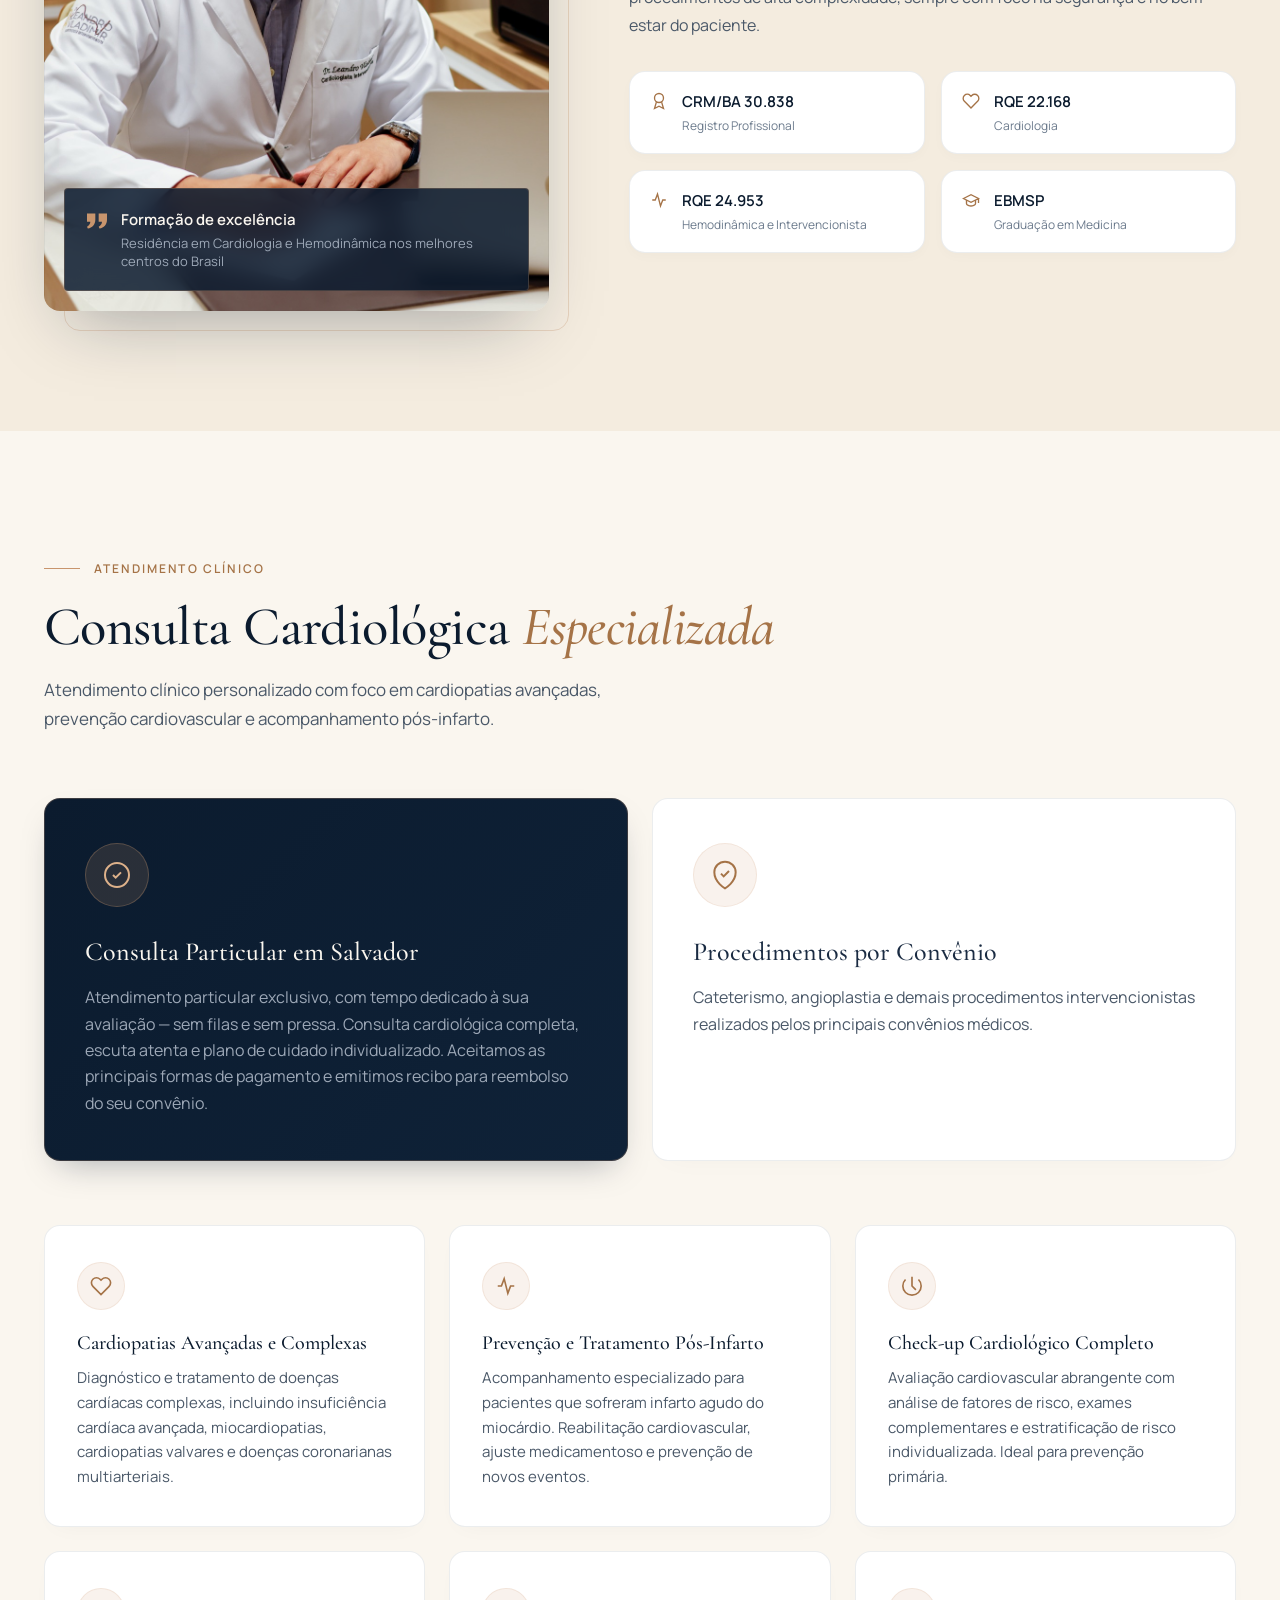
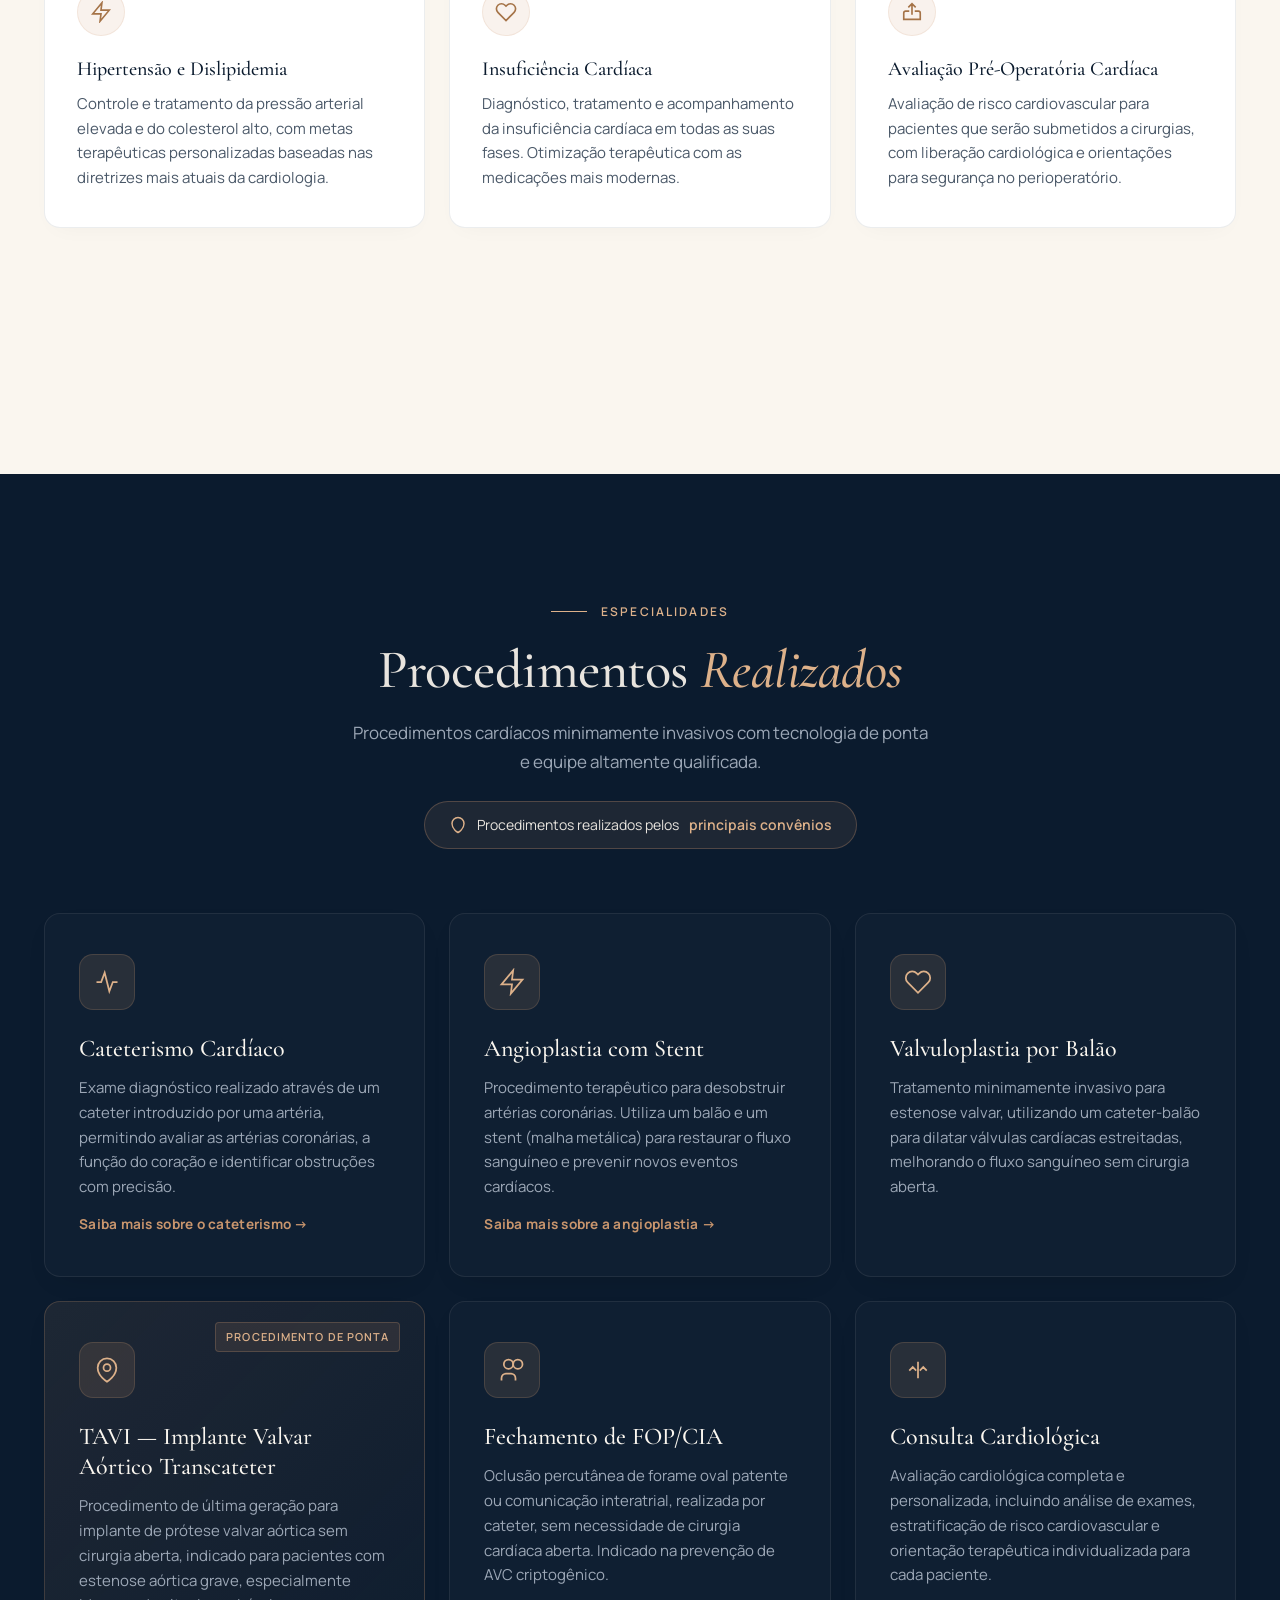
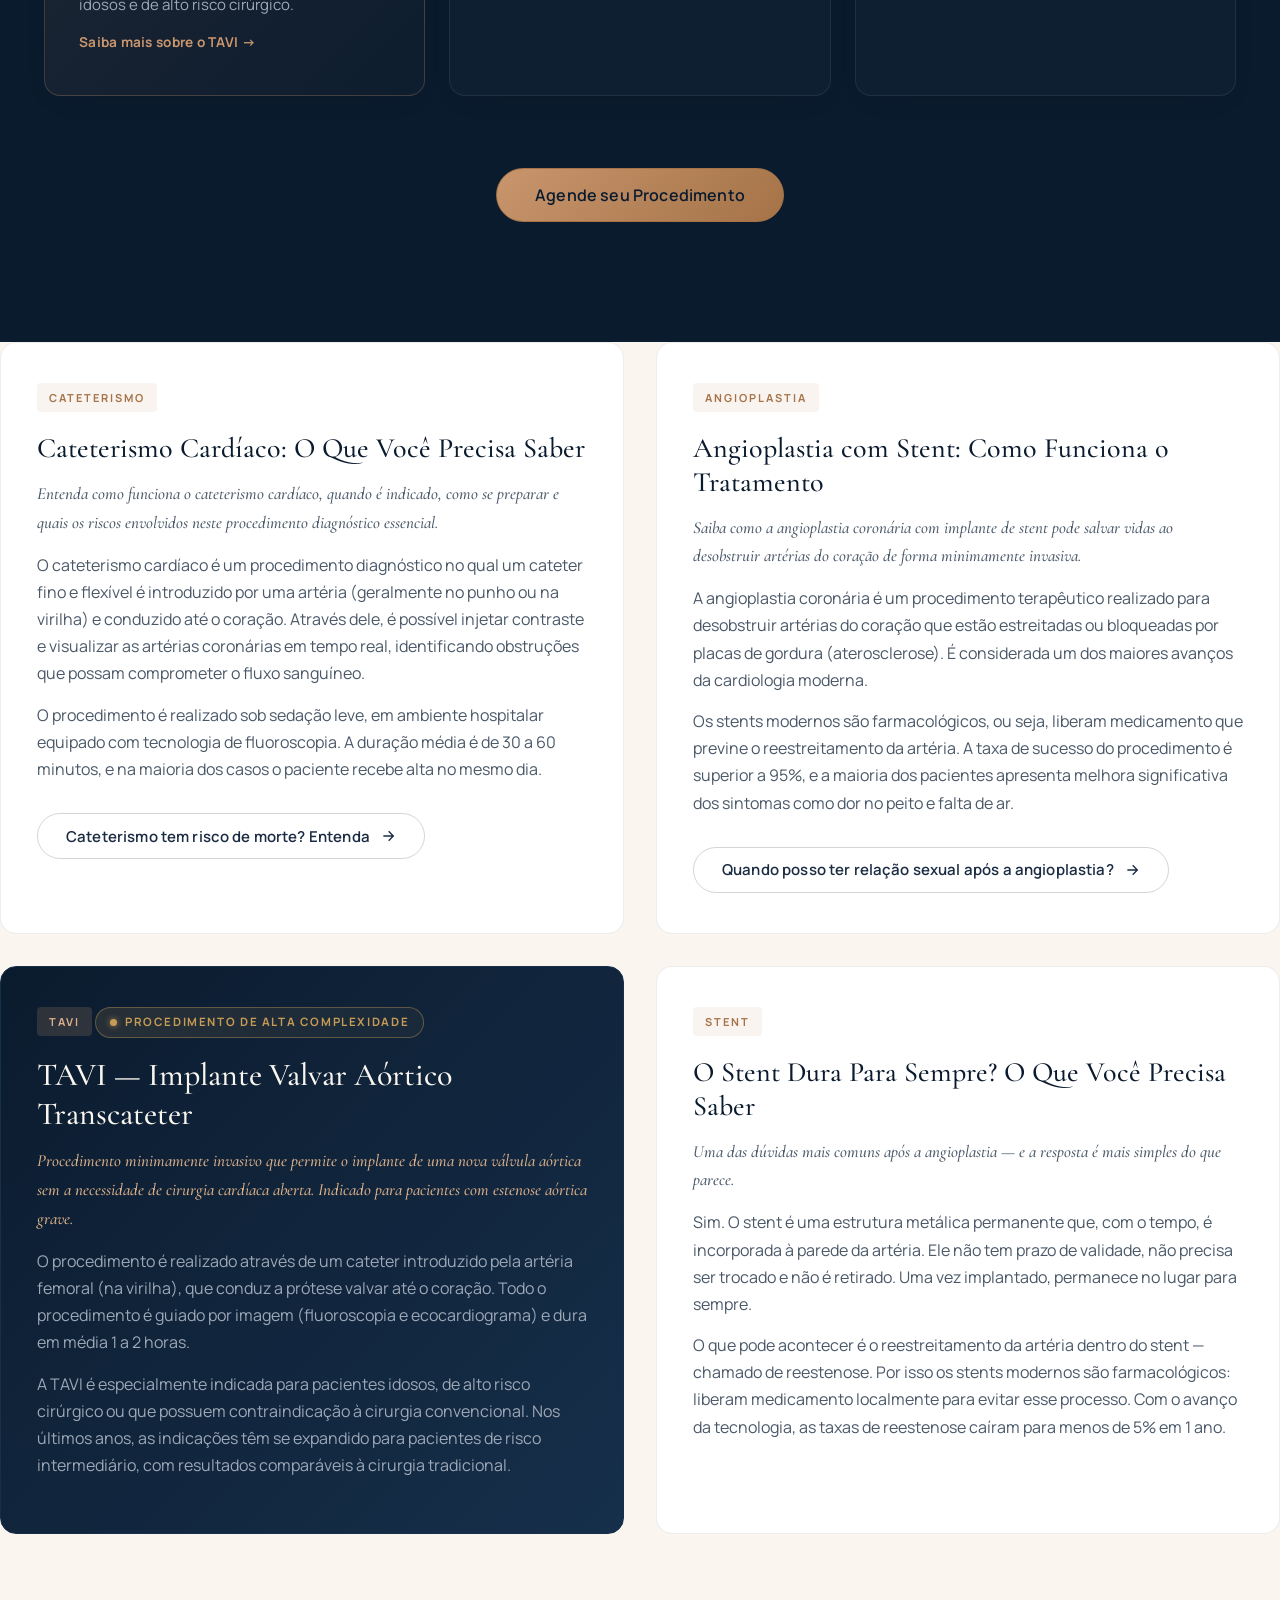
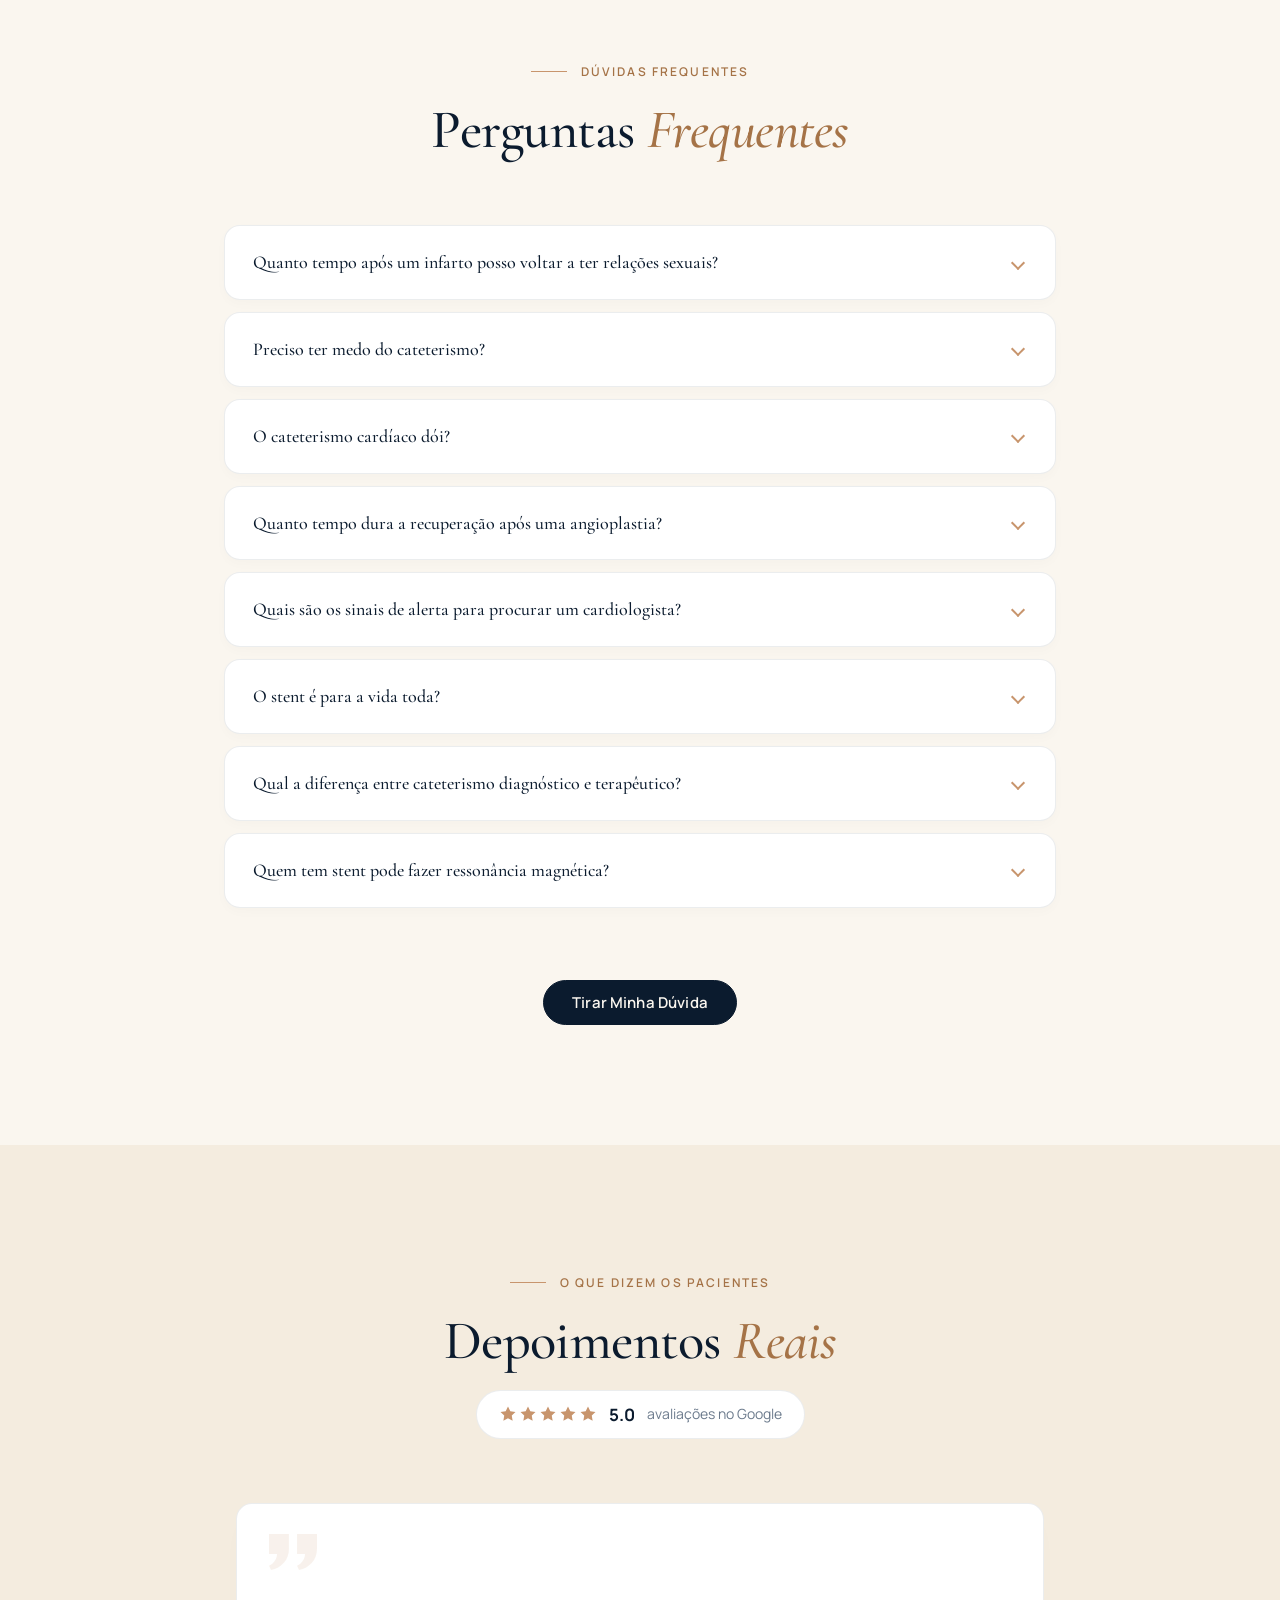
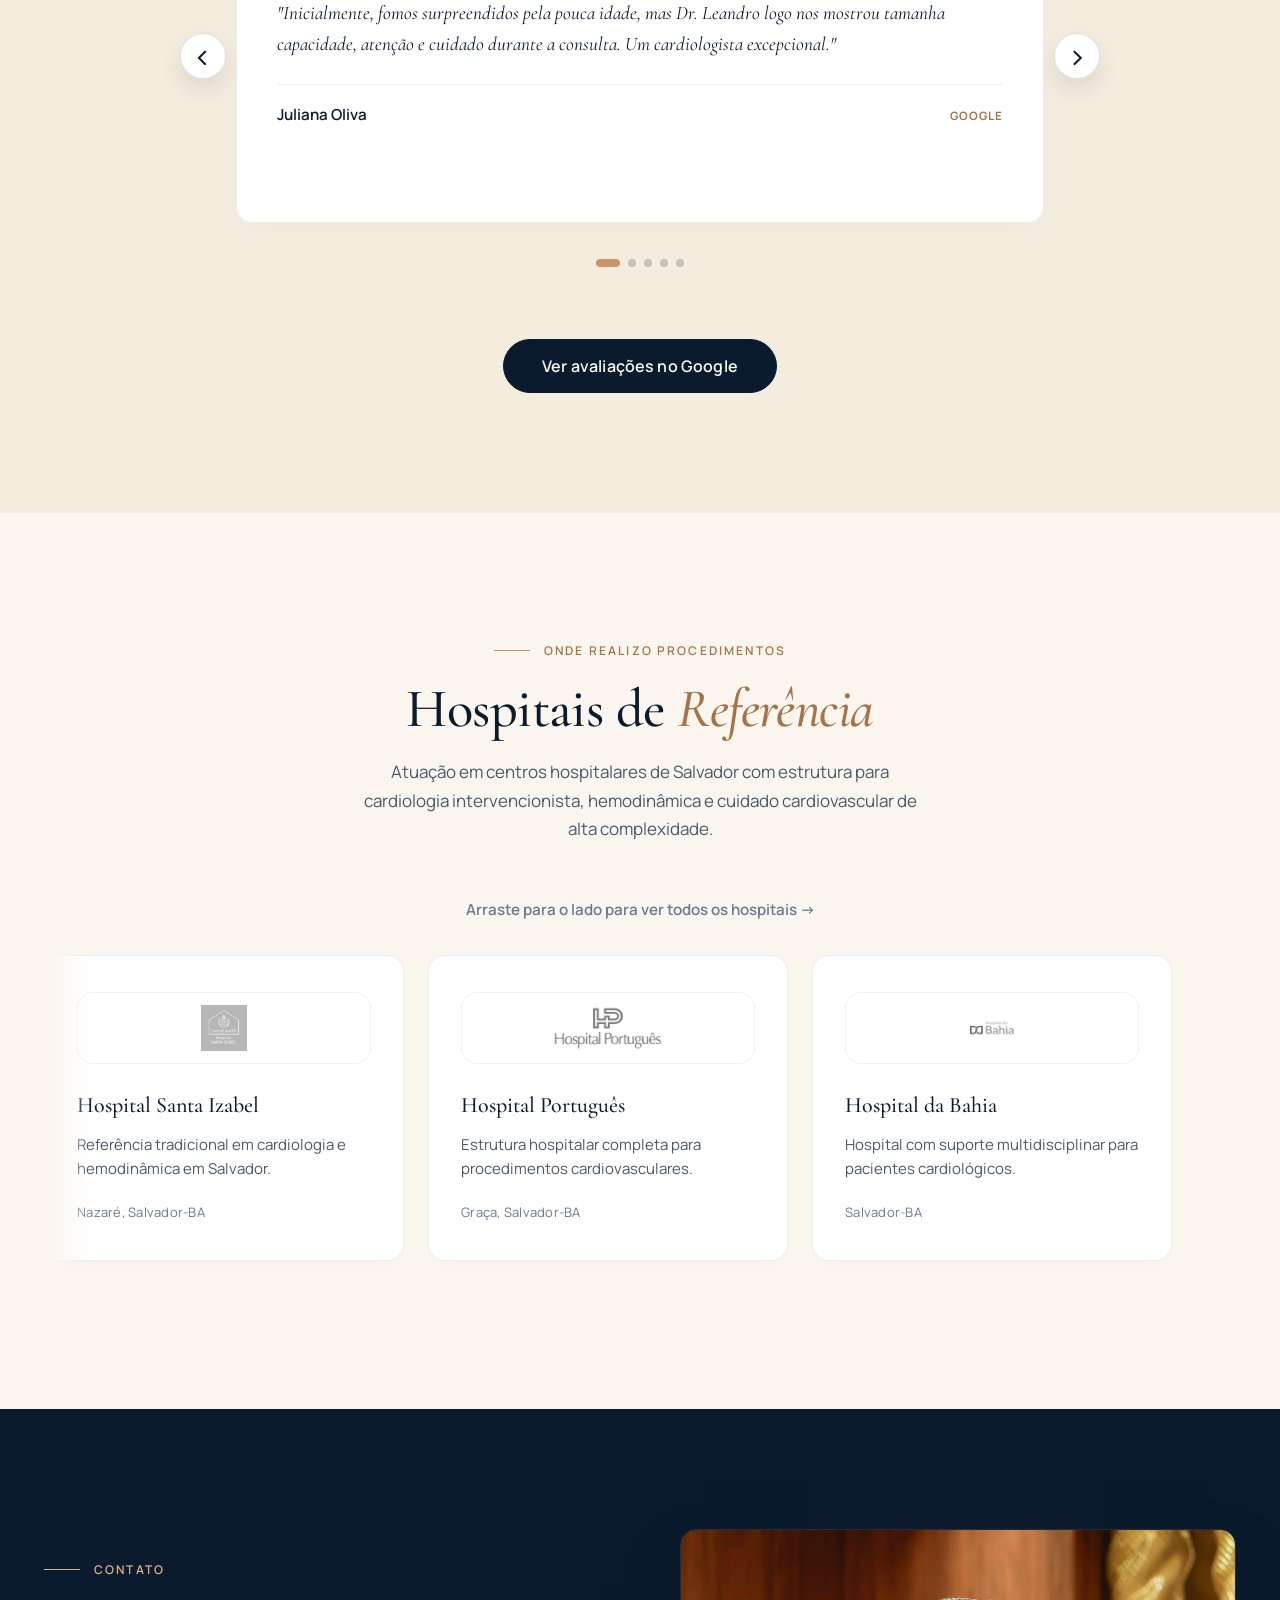
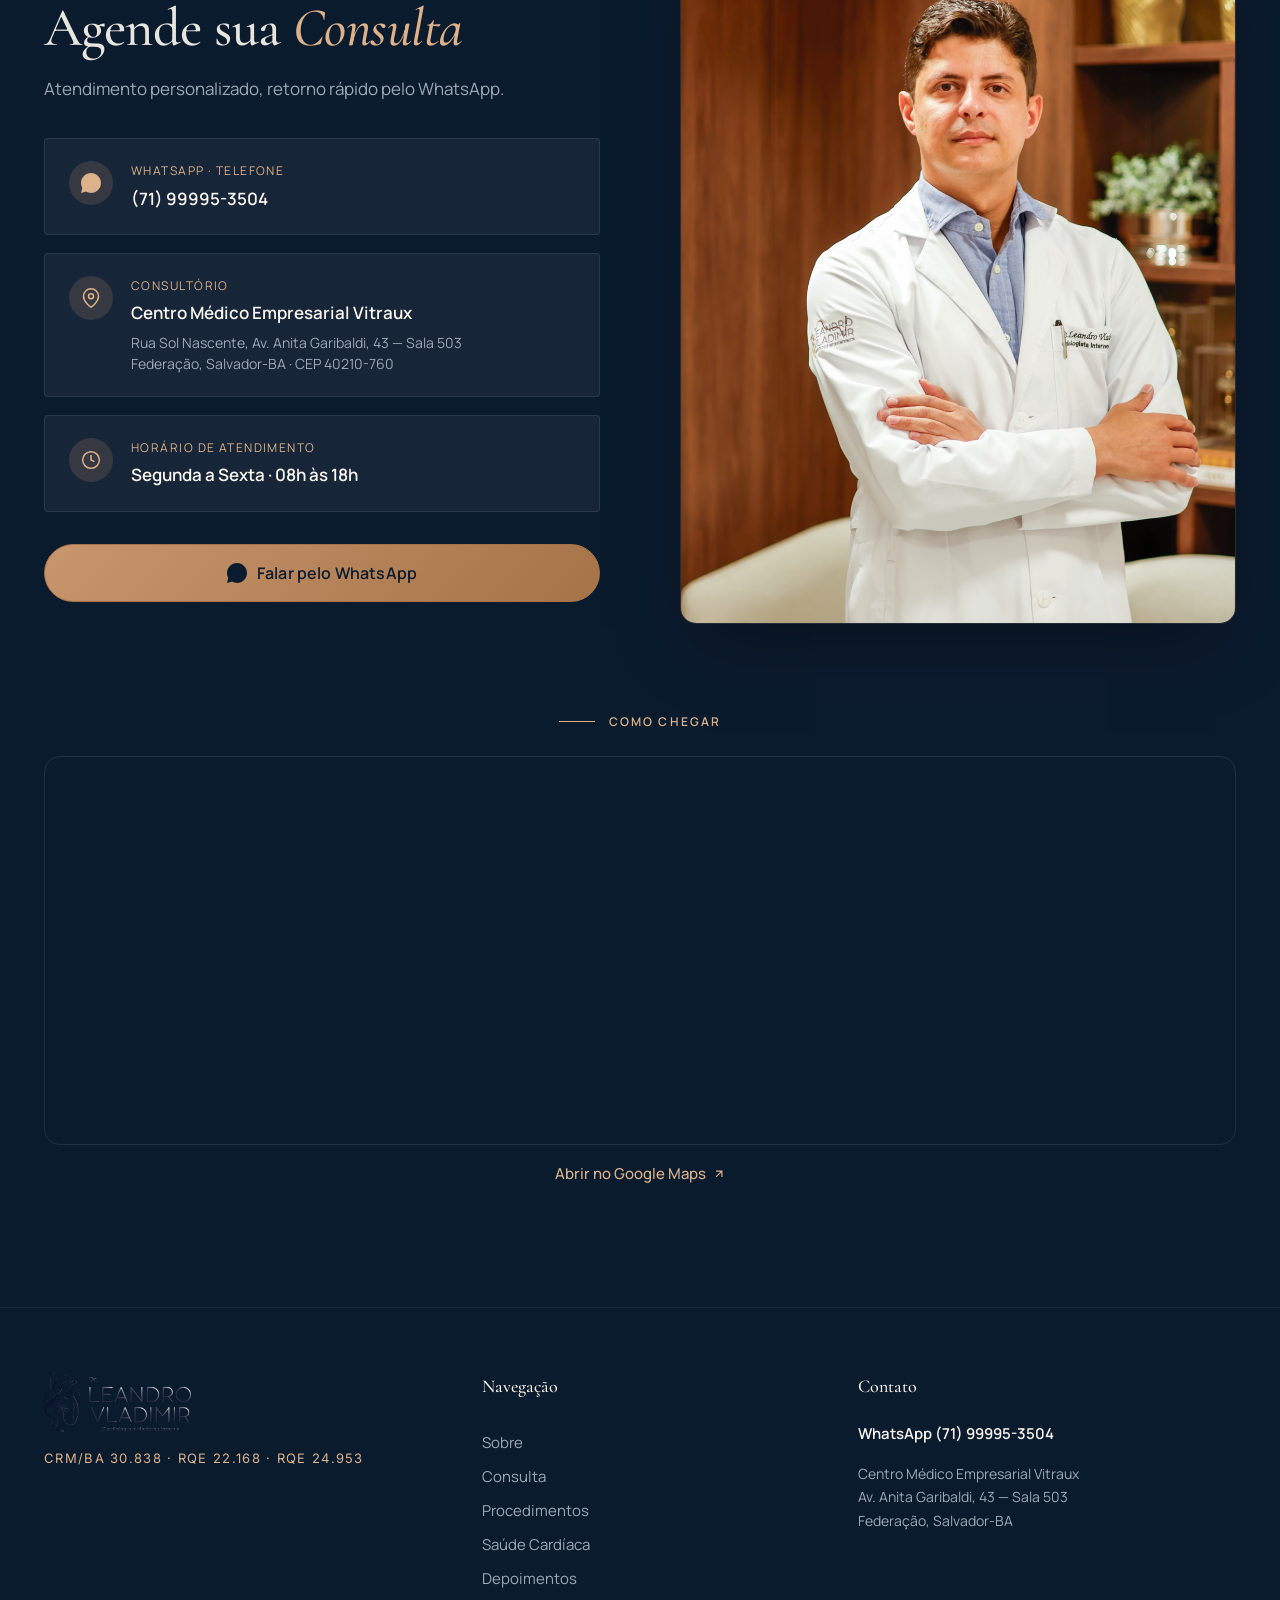
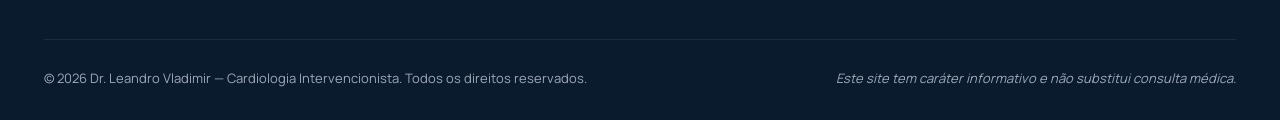
==== commit 62baf2c6: "Atualiza design do site: novo visual, logos e imagens dos hospitais Co-Authored-By: Claude Sonnet 4." ====
--- a/index.html
+++ b/index.html
@@ -43,8 +43,8 @@
   <meta name="twitter:image" content="https://leandrovladimir.com.br/images/consulta.jpg" />
 
   <!-- ========== FAVICON ========== -->
-  <link rel="icon" type="image/png" href="/images/consulta.jpg" />
-  <link rel="apple-touch-icon" href="/images/consulta.jpg" />
+  <link rel="icon" type="image/png" href="/images/favicon.png" />
+  <link rel="apple-touch-icon" href="/images/favicon.png" />
 
   <!-- ========== FONTES ========== -->
   <link rel="preconnect" href="https://fonts.googleapis.com" />
@@ -137,229 +137,7 @@
   }
   </script>
 
-  <style>
-    .sr-only {
-      position: absolute;
-      width: 1px;
-      height: 1px;
-      padding: 0;
-      margin: -1px;
-      overflow: hidden;
-      clip: rect(0, 0, 0, 0);
-      white-space: nowrap;
-      border: 0;
-    }
-    .proc__link {
-      display: inline-block;
-      margin-top: 14px;
-      font-family: 'Manrope', sans-serif;
-      font-size: 0.85rem;
-      font-weight: 700;
-      letter-spacing: 0.02em;
-      color: #C59B55;
-      text-decoration: none;
-      transition: color 0.2s, transform 0.2s;
-    }
-    .proc__link:hover {
-      color: #DDB18A;
-      transform: translateX(3px);
-    }
-    .header__brand--text {
-      display: flex;
-      flex-direction: column;
-      justify-content: center;
-      line-height: 1.05;
-      text-decoration: none;
-      min-width: 250px;
-      padding: 6px 0;
-    }
-    .brand__name {
-      font-family: 'Cormorant Garamond', Georgia, serif;
-      font-weight: 700;
-      font-size: 1.62rem;
-      color: #0B1B2E;
-      letter-spacing: -0.02em;
-      white-space: nowrap;
-    }
-    .brand__sub {
-      margin-top: 5px;
-      font-family: 'Manrope', Arial, sans-serif;
-      font-weight: 700;
-      font-size: 0.72rem;
-      letter-spacing: 0.18em;
-      text-transform: uppercase;
-      color: #C59B55;
-      white-space: nowrap;
-    }
-    .scroll-hint {
-      text-align: center;
-      color: #8a94a6;
-      font-weight: 600;
-      margin: -10px 0 22px;
-      font-size: 0.95rem;
-    }
-    .hospitals--scroll {
-      display: flex !important;
-      gap: 24px;
-      overflow-x: auto;
-      scroll-snap-type: x mandatory;
-      padding: 8px 4px 24px;
-      -webkit-overflow-scrolling: touch;
-    }
-    .hospitals--scroll::-webkit-scrollbar {
-      height: 8px;
-    }
-    .hospitals--scroll::-webkit-scrollbar-track {
-      background: rgba(11, 27, 46, 0.08);
-      border-radius: 999px;
-    }
-    .hospitals--scroll::-webkit-scrollbar-thumb {
-      background: rgba(197, 155, 85, 0.65);
-      border-radius: 999px;
-    }
-    .hospitals--scroll .hospital {
-      min-width: 360px;
-      max-width: 360px;
-      scroll-snap-align: start;
-    }
-    @media (max-width: 768px) {
-      .header__brand--text { min-width: auto; }
-      .brand__name { font-size: 1.25rem; }
-      .brand__sub { font-size: 0.58rem; letter-spacing: 0.12em; }
-      .hospitals--scroll .hospital { min-width: 82vw; max-width: 82vw; }
-    }
-  </style>
-
-
-  <style>
-    .hero__pulse,
-    .section__bg-pulse {
-      display: none !important;
-    }
-
-    .hero__bg {
-      background:
-        radial-gradient(circle at 78% 18%, rgba(197, 155, 85, 0.18), transparent 28%),
-        radial-gradient(circle at 18% 82%, rgba(29, 78, 137, 0.18), transparent 30%),
-        linear-gradient(135deg, rgba(11, 27, 46, 0.06), rgba(255, 255, 255, 0.02));
-    }
-
-    .section--dark::before {
-      content: "";
-      position: absolute;
-      inset: 0;
-      pointer-events: none;
-      background:
-        radial-gradient(circle at 80% 15%, rgba(197, 155, 85, 0.14), transparent 26%),
-        radial-gradient(circle at 15% 90%, rgba(48, 94, 150, 0.18), transparent 30%);
-      opacity: 0.9;
-    }
-  </style>
-
-
-  <style>
-    .testimonial-carousel {
-      position: relative;
-      max-width: 920px;
-      margin: 0 auto;
-      padding: 0 56px 44px;
-    }
-
-    .testimonial-track {
-      position: relative;
-      min-height: 320px;
-    }
-
-    .testimonial-slide {
-      position: absolute;
-      inset: 0;
-      opacity: 0;
-      transform: translateY(18px) scale(0.98);
-      pointer-events: none;
-      transition: opacity .45s ease, transform .45s ease;
-      display: flex;
-      flex-direction: column;
-      justify-content: center;
-    }
-
-    .testimonial-slide.is-active {
-      opacity: 1;
-      transform: translateY(0) scale(1);
-      pointer-events: auto;
-    }
-
-    .testimonial-arrow {
-      position: absolute;
-      top: 42%;
-      transform: translateY(-50%);
-      z-index: 2;
-      width: 44px;
-      height: 44px;
-      border-radius: 999px;
-      border: 1px solid rgba(11, 27, 46, 0.14);
-      background: #fff;
-      color: #0B1B2E;
-      font-size: 32px;
-      line-height: 1;
-      cursor: pointer;
-      box-shadow: 0 14px 32px rgba(11, 27, 46, 0.12);
-      transition: .2s ease;
-    }
-
-    .testimonial-arrow:hover {
-      transform: translateY(-50%) scale(1.05);
-      color: #C59B55;
-    }
-
-    .testimonial-arrow--prev { left: 0; }
-    .testimonial-arrow--next { right: 0; }
-
-    .testimonial-dots {
-      position: absolute;
-      left: 0;
-      right: 0;
-      bottom: 0;
-      display: flex;
-      justify-content: center;
-      gap: 8px;
-    }
-
-    .testimonial-dot {
-      width: 9px;
-      height: 9px;
-      border-radius: 999px;
-      border: 0;
-      background: rgba(11, 27, 46, 0.22);
-      cursor: pointer;
-      transition: .2s ease;
-    }
-
-    .testimonial-dot.is-active {
-      width: 28px;
-      background: #C59B55;
-    }
-
-    @media (max-width: 768px) {
-      .testimonial-carousel {
-        padding: 0 0 44px;
-      }
-
-      .testimonial-track {
-        min-height: 430px;
-      }
-
-      .testimonial-arrow {
-        top: auto;
-        bottom: -4px;
-        width: 38px;
-        height: 38px;
-        font-size: 28px;
-      }
-
-      .testimonial-arrow--prev { left: 18px; }
-      .testimonial-arrow--next { right: 18px; }
-    }
-  </style>
+
 
 </head>
 
@@ -374,9 +152,8 @@
   <!-- ============ HEADER / NAV ============ -->
   <header class="header" id="header">
     <div class="container header__inner">
-      <a href="#hero" class="header__brand header__brand--text" aria-label="Dr. Leandro Vladimir — Início">
-        <span class="brand__name">Dr. Leandro Vladimir</span>
-        <span class="brand__sub">Cardiologia Intervencionista</span>
+      <a href="#hero" class="header__brand" aria-label="Dr. Leandro Vladimir — Início">
+        <img src="/images/logo-header.png" alt="Logo Dr. Leandro Vladimir" class="header__logo" width="240" height="98" />
       </a>
       <nav class="header__nav" aria-label="Navegação principal">
         <a href="#sobre">Sobre</a>
@@ -707,11 +484,7 @@
 
 </div>
 
-<style>
-  @media (max-width: 768px) {
-    .articles { grid-template-columns: 1fr !important; }
-  }
-</style>
+
 
   <!-- ============ FAQ ============ -->
   <section class="section" id="faq">
@@ -861,42 +634,54 @@
 
       <div class="hospitals hospitals--scroll" aria-label="Hospitais onde realizo procedimentos">
         <article class="hospital reveal">
-          <div class="hospital__icon"><svg viewBox="0 0 24 24" fill="none" stroke="currentColor" stroke-width="1.5" aria-hidden="true"><path d="M3 21h18M5 21V7l7-4 7 4v14M10 9h4M10 12h4M10 15h4"/></svg></div>
+          <div class="hospital__logo-container">
+            <img src="/images/hosp-santaizabel.jpg" alt="Logo Hospital Santa Izabel" class="hospital__logo" loading="lazy" />
+          </div>
           <h3>Hospital Santa Izabel</h3>
           <p>Referência tradicional em cardiologia e hemodinâmica em Salvador.</p>
           <span class="hospital__loc">Nazaré, Salvador-BA</span>
         </article>
 
         <article class="hospital reveal">
-          <div class="hospital__icon"><svg viewBox="0 0 24 24" fill="none" stroke="currentColor" stroke-width="1.5" aria-hidden="true"><path d="M3 21h18M5 21V7l7-4 7 4v14M10 9h4M10 12h4M10 15h4"/></svg></div>
+          <div class="hospital__logo-container">
+            <img src="/images/hosp-portugues.webp" alt="Logo Hospital Português" class="hospital__logo" loading="lazy" />
+          </div>
           <h3>Hospital Português</h3>
           <p>Estrutura hospitalar completa para procedimentos cardiovasculares.</p>
           <span class="hospital__loc">Graça, Salvador-BA</span>
         </article>
 
         <article class="hospital reveal">
-          <div class="hospital__icon"><svg viewBox="0 0 24 24" fill="none" stroke="currentColor" stroke-width="1.5" aria-hidden="true"><path d="M3 21h18M5 21V7l7-4 7 4v14M10 9h4M10 12h4M10 15h4"/></svg></div>
+          <div class="hospital__logo-container">
+            <img src="/images/hosp-bahia.png" alt="Logo Hospital da Bahia" class="hospital__logo" loading="lazy" />
+          </div>
           <h3>Hospital da Bahia</h3>
           <p>Hospital com suporte multidisciplinar para pacientes cardiológicos.</p>
           <span class="hospital__loc">Salvador-BA</span>
         </article>
 
         <article class="hospital reveal">
-          <div class="hospital__icon"><svg viewBox="0 0 24 24" fill="none" stroke="currentColor" stroke-width="1.5" aria-hidden="true"><path d="M3 21h18M5 21V7l7-4 7 4v14M10 9h4M10 12h4M10 15h4"/></svg></div>
+          <div class="hospital__logo-container">
+            <img src="/images/hosp-materdei.webp" alt="Logo Hospital Mater Dei" class="hospital__logo" loading="lazy" />
+          </div>
           <h3>Hospital Mater Dei</h3>
           <p>Infraestrutura moderna para atendimento e procedimentos de alta complexidade.</p>
           <span class="hospital__loc">Salvador-BA</span>
         </article>
 
         <article class="hospital reveal">
-          <div class="hospital__icon"><svg viewBox="0 0 24 24" fill="none" stroke="currentColor" stroke-width="1.5" aria-hidden="true"><path d="M3 21h18M5 21V7l7-4 7 4v14M10 9h4M10 12h4M10 15h4"/></svg></div>
+          <div class="hospital__logo-container">
+            <img src="/images/hosp-aliancastar.jpg" alt="Logo Hospital Aliança Star" class="hospital__logo" loading="lazy" />
+          </div>
           <h3>Hospital Aliança Star</h3>
           <p>Hospital de alto padrão com suporte tecnológico e equipe multidisciplinar.</p>
           <span class="hospital__loc">Av. Juracy Magalhães Jr., Salvador-BA</span>
         </article>
 
         <article class="hospital reveal">
-          <div class="hospital__icon"><svg viewBox="0 0 24 24" fill="none" stroke="currentColor" stroke-width="1.5" aria-hidden="true"><path d="M3 21h18M5 21V7l7-4 7 4v14M10 9h4M10 12h4M10 15h4"/></svg></div>
+          <div class="hospital__logo-container">
+            <img src="/images/hosp-cardiopulmonar.png" alt="Logo Hospital Cardiopulmonar" class="hospital__logo" loading="lazy" />
+          </div>
           <h3>Hospital Cardiopulmonar</h3>
           <p>Referência em cardiologia, com estrutura dedicada ao cuidado cardiovascular.</p>
           <span class="hospital__loc">Av. Anita Garibaldi, Salvador-BA</span>
@@ -972,7 +757,7 @@
     <div class="container">
       <div class="footer__grid">
         <div class="footer__brand">
-          <img src="/images/consulta.jpg" alt="Logo Dr. Leandro Vladimir" width="180" height="106" />
+          <img src="/images/logo-footer.png" alt="Logo Dr. Leandro Vladimir" width="240" height="98" />
           <p class="footer__crm">CRM/BA 30.838 · RQE 22.168 · RQE 24.953</p>
         </div>
         <nav class="footer__nav" aria-label="Navegação do rodapé">
--- a/style.css
+++ b/style.css
@@ -200,31 +200,80 @@
 .btn--full { width: 100%; }
 
 /* ============ HEADER ============ */
+@keyframes header-shrink {
+  to {
+    background: rgba(250, 246, 239, 0.92);
+    border-bottom: 1px solid rgba(197, 155, 85, 0.15);
+    box-shadow: 0 10px 30px -10px rgba(11, 27, 46, 0.08);
+  }
+}
+@keyframes header-inner-shrink {
+  to {
+    height: 60px;
+  }
+}
+@keyframes header-logo-shrink {
+  to {
+    height: 38px;
+  }
+}
+
 .header {
   position: fixed;
   top: 0; left: 0; right: 0;
   z-index: 100;
-  background: rgba(250, 246, 239, 0.85);
-  backdrop-filter: saturate(180%) blur(12px);
-  -webkit-backdrop-filter: saturate(180%) blur(12px);
+  background: rgba(250, 246, 239, 0.82);
+  backdrop-filter: blur(16px) saturate(180%);
+  -webkit-backdrop-filter: blur(16px) saturate(180%);
   border-bottom: 1px solid transparent;
-  transition: all 0.3s var(--ease);
+  transition: background 0.3s var(--ease), border-color 0.3s var(--ease), box-shadow 0.3s var(--ease);
+}
+@supports ((animation-timeline: scroll()) and (animation-range: 0% 100%)) {
+  .header {
+    animation: header-shrink auto linear both;
+    animation-timeline: scroll(block root);
+    animation-range: 0px 80px;
+  }
 }
 .header.is-scrolled {
-  background: rgba(250, 246, 239, 0.96);
-  border-bottom-color: var(--hairline);
+  background: rgba(250, 246, 239, 0.92);
+  border-bottom: 1px solid rgba(197, 155, 85, 0.15);
+  box-shadow: 0 10px 30px -10px rgba(11, 27, 46, 0.08);
 }
 .header__inner {
   display: flex;
   align-items: center;
   justify-content: space-between;
-  height: 80px;
+  height: 84px;
   gap: 32px;
+  transition: height 0.3s var(--ease);
+}
+@supports ((animation-timeline: scroll()) and (animation-range: 0% 100%)) {
+  .header__inner {
+    animation: header-inner-shrink auto linear both;
+    animation-timeline: scroll(block root);
+    animation-range: 0px 80px;
+  }
+}
+.header.is-scrolled .header__inner {
+  height: 60px;
 }
 .header__brand { display: flex; align-items: center; flex-shrink: 0; }
 .header__logo {
+  display: block;
   height: 48px;
   width: auto;
+  transition: all 0.3s var(--ease);
+}
+@supports ((animation-timeline: scroll()) and (animation-range: 0% 100%)) {
+  .header__logo {
+    animation: header-logo-shrink auto linear both;
+    animation-timeline: scroll(block root);
+    animation-range: 0px 80px;
+  }
+}
+.header.is-scrolled .header__logo {
+  height: 38px;
 }
 .header__nav {
   display: flex;
@@ -311,12 +360,24 @@
   mask-image: radial-gradient(ellipse at center, black 30%, transparent 75%);
   -webkit-mask-image: radial-gradient(ellipse at center, black 30%, transparent 75%);
 }
+@keyframes ambient-glow {
+  0%, 100% {
+    transform: translate(0, 0) scale(1);
+    opacity: 0.8;
+  }
+  50% {
+    transform: translate(-8%, 5%) scale(1.1);
+    opacity: 0.6;
+  }
+}
 .hero__glow {
   position: absolute;
-  top: 30%; right: -20%;
+  top: 20%; right: -20%;
   width: 800px; height: 800px;
-  background: radial-gradient(circle, rgba(200, 149, 109, 0.18) 0%, transparent 60%);
-  filter: blur(60px);
+  background: radial-gradient(circle, rgba(200, 149, 109, 0.16) 0%, transparent 60%);
+  filter: blur(80px);
+  animation: ambient-glow 15s ease-in-out infinite alternate;
+  pointer-events: none;
 }
 .hero__inner {
   display: grid;
@@ -406,6 +467,10 @@
   display: flex;
   gap: 14px;
   align-items: flex-start;
+  transition: transform 0.3s var(--ease);
+}
+.hero__stats li:hover {
+  transform: translateY(-2px);
 }
 .stat__icon {
   flex-shrink: 0;
@@ -416,6 +481,14 @@
   display: flex;
   align-items: center;
   justify-content: center;
+  border: 1px solid rgba(200, 149, 109, 0.2);
+  transition: all 0.3s var(--ease);
+}
+.hero__stats li:hover .stat__icon {
+  background: var(--copper);
+  color: var(--navy-900);
+  border-color: var(--copper);
+  box-shadow: 0 0 16px rgba(200, 149, 109, 0.4);
 }
 .hero__stats strong {
   display: block;
@@ -433,9 +506,25 @@
 
 .hero__visual {
   position: relative;
+  padding: 0;
+}
+.hero__visual::before {
+  content: '';
+  position: absolute;
+  inset: 20px -20px -20px 20px;
+  border: 1px solid rgba(200, 149, 109, 0.3);
+  border-radius: var(--radius-lg);
+  pointer-events: none;
+  z-index: 0;
+  transition: transform 0.5s var(--ease), border-color 0.5s var(--ease);
+}
+.hero__visual:hover::before {
+  transform: translate(-6px, 6px);
+  border-color: var(--copper);
 }
 .hero__photo {
   position: relative;
+  z-index: 1;
   border-radius: var(--radius-lg);
   overflow: hidden;
   aspect-ratio: 3 / 4;
@@ -443,29 +532,47 @@
   box-shadow:
     0 30px 80px -20px rgba(0, 0, 0, 0.5),
     0 0 0 1px rgba(200, 149, 109, 0.15);
+  transition: transform 0.5s var(--ease), box-shadow 0.5s var(--ease);
+}
+.hero__visual:hover .hero__photo {
+  transform: translateY(-4px);
+  box-shadow:
+    0 40px 90px -25px rgba(0, 0, 0, 0.65),
+    0 0 0 1px rgba(200, 149, 109, 0.25);
 }
 .hero__photo::before {
   content: '';
   position: absolute;
   inset: 0;
-  background: linear-gradient(180deg, transparent 50%, rgba(11, 27, 46, 0.4) 100%);
-  z-index: 1;
+  background: linear-gradient(180deg, transparent 50%, rgba(11, 27, 46, 0.45) 100%);
+  z-index: 2;
   pointer-events: none;
 }
 .hero__photo img {
   width: 100%; height: 100%;
   object-fit: cover;
   object-position: center 20%;
+  transition: transform 0.6s var(--ease);
+}
+.hero__visual:hover .hero__photo img {
+  transform: scale(1.04);
 }
 .hero__badge {
   position: absolute;
   bottom: 24px; right: 24px;
-  background: rgba(11, 27, 46, 0.85);
-  backdrop-filter: blur(10px);
-  border: 1px solid var(--copper);
+  background: rgba(11, 27, 46, 0.65);
+  backdrop-filter: blur(12px);
+  -webkit-backdrop-filter: blur(12px);
+  border: 1px solid rgba(200, 149, 109, 0.3);
   padding: 14px 22px;
-  border-radius: var(--radius);
-  z-index: 2;
+  border-radius: var(--radius-lg);
+  z-index: 3;
+  transition: all 0.3s var(--ease);
+}
+.hero__badge:hover {
+  transform: translateY(-4px);
+  border-color: var(--copper);
+  box-shadow: 0 10px 24px -10px rgba(11, 27, 46, 0.4);
 }
 .hero__badge span {
   display: block;
@@ -508,27 +615,56 @@
 }
 .about__photo {
   position: relative;
+  aspect-ratio: 3 / 4;
+}
+.about__photo::before {
+  content: '';
+  position: absolute;
+  inset: 20px -20px -20px 20px;
+  border: 1px solid rgba(200, 149, 109, 0.3);
   border-radius: var(--radius-lg);
-  overflow: hidden;
-  aspect-ratio: 3 / 4;
-  box-shadow: 0 30px 70px -25px rgba(11, 27, 46, 0.35);
+  pointer-events: none;
+  z-index: 0;
+  transition: transform 0.5s var(--ease), border-color 0.5s var(--ease);
+}
+.about__photo:hover::before {
+  transform: translate(-6px, 6px);
+  border-color: var(--copper);
 }
 .about__photo img {
+  position: relative;
+  z-index: 1;
   width: 100%; height: 100%;
   object-fit: cover;
+  border-radius: var(--radius-lg);
+  box-shadow: 0 30px 70px -25px rgba(11, 27, 46, 0.35);
+  transition: transform 0.5s var(--ease);
+}
+.about__photo:hover img {
+  transform: scale(1.02);
 }
 .about__quote {
   position: absolute;
   bottom: 20px; left: 20px; right: 20px;
-  background: var(--navy-900);
+  background: rgba(11, 27, 46, 0.85);
+  backdrop-filter: blur(12px);
+  -webkit-backdrop-filter: blur(12px);
   color: var(--cream);
   padding: 20px 22px;
   border-radius: var(--radius);
   display: flex;
   gap: 14px;
   align-items: flex-start;
-}
-.about__quote svg { color: var(--copper); flex-shrink: 0; margin-top: 2px; }
+  z-index: 2;
+  border: 1px solid rgba(200, 149, 109, 0.25);
+  transition: transform 0.3s var(--ease), border-color 0.3s var(--ease);
+}
+.about__photo:hover .about__quote {
+  transform: translateY(-4px);
+  border-color: var(--copper);
+}
+.about__quote svg { color: var(--copper); flex-shrink: 0; margin-top: 2px; transition: transform 0.3s var(--ease); }
+.about__photo:hover .about__quote svg { transform: scale(1.15) rotate(-5deg); }
 .about__quote p { font-weight: 600; font-size: 0.9375rem; line-height: 1.4; }
 .about__quote small {
   display: block;
@@ -557,14 +693,25 @@
 }
 .creds li {
   display: flex;
-  gap: 12px;
+  gap: 14px;
   align-items: flex-start;
-  padding: 16px 18px;
+  padding: 18px 20px;
   background: var(--white);
   border: 1px solid var(--hairline);
-  border-radius: var(--radius);
-}
-.creds li svg { color: var(--copper-dark); flex-shrink: 0; margin-top: 2px; }
+  border-radius: var(--radius-lg);
+  transition: all 0.3s var(--ease);
+  box-shadow: 0 4px 12px rgba(11, 27, 46, 0.02);
+}
+.creds li:hover {
+  transform: translateY(-3px);
+  border-color: var(--copper);
+  box-shadow: 0 16px 30px -15px rgba(11, 27, 46, 0.08);
+}
+.creds li svg { color: var(--copper-dark); flex-shrink: 0; margin-top: 2px; transition: transform 0.3s var(--ease); }
+.creds li:hover svg {
+  color: var(--copper);
+  transform: scale(1.15);
+}
 .creds strong {
   display: block;
   font-size: 0.9375rem;
@@ -592,23 +739,27 @@
   margin-bottom: 64px;
 }
 .consulta__mode {
-  padding: 40px 36px;
+  padding: 44px 40px;
   background: var(--white);
   border: 1px solid var(--hairline);
   border-radius: var(--radius-lg);
   transition: all 0.4s var(--ease);
+  box-shadow: 0 10px 30px -15px rgba(11, 27, 46, 0.04);
 }
 .consulta__mode:hover {
-  transform: translateY(-4px);
-  box-shadow: 0 20px 40px -20px rgba(11, 27, 46, 0.2);
+  transform: translateY(-5px);
+  border-color: rgba(200, 149, 109, 0.35);
+  box-shadow: 0 30px 60px -25px rgba(11, 27, 46, 0.12);
 }
 .consulta__mode--dark {
-  background: var(--navy-900);
+  background: linear-gradient(135deg, var(--navy-900) 0%, var(--navy-800) 100%);
   color: var(--cream);
-  border-color: var(--navy-900);
+  border: 1px solid rgba(200, 149, 109, 0.25);
+  box-shadow: 0 15px 35px -15px rgba(11, 27, 46, 0.35);
 }
 .consulta__mode--dark:hover {
-  box-shadow: 0 20px 40px -20px rgba(11, 27, 46, 0.5);
+  border-color: var(--copper);
+  box-shadow: 0 35px 70px -30px rgba(11, 27, 46, 0.6);
 }
 .mode__icon {
   display: inline-flex;
@@ -616,13 +767,29 @@
   justify-content: center;
   width: 64px; height: 64px;
   border-radius: 50%;
-  background: rgba(200, 149, 109, 0.14);
+  background: rgba(200, 149, 109, 0.12);
   color: var(--copper-dark);
   margin-bottom: 24px;
+  border: 1px solid rgba(200, 149, 109, 0.15);
+  transition: all 0.4s var(--ease);
+}
+.consulta__mode:hover .mode__icon {
+  background: var(--copper);
+  color: var(--navy-900);
+  border-color: var(--copper);
+  transform: scale(1.08) rotate(5deg);
 }
 .consulta__mode--dark .mode__icon {
-  background: rgba(200, 149, 109, 0.18);
+  background: rgba(200, 149, 109, 0.16);
   color: var(--copper-light);
+  border-color: rgba(200, 149, 109, 0.3);
+}
+.consulta__mode--dark:hover .mode__icon {
+  background: var(--copper);
+  color: var(--navy-900);
+  border-color: var(--copper);
+  transform: scale(1.08) rotate(5deg);
+  box-shadow: 0 0 20px rgba(200, 149, 109, 0.4);
 }
 .consulta__mode h3 {
   font-family: var(--font-display);
@@ -645,13 +812,14 @@
   background: var(--white);
   border: 1px solid var(--hairline);
   border-radius: var(--radius-lg);
-  padding: 32px 28px;
+  padding: 36px 32px;
   transition: all 0.4s var(--ease);
+  box-shadow: 0 8px 24px -12px rgba(11, 27, 46, 0.05);
 }
 .card:hover {
-  transform: translateY(-4px);
+  transform: translateY(-5px);
   border-color: var(--copper);
-  box-shadow: 0 20px 40px -20px rgba(11, 27, 46, 0.15);
+  box-shadow: 0 24px 48px -20px rgba(11, 27, 46, 0.12);
 }
 .card__icon {
   display: inline-flex;
@@ -662,6 +830,14 @@
   align-items: center;
   justify-content: center;
   margin-bottom: 20px;
+  border: 1px solid rgba(200, 149, 109, 0.15);
+  transition: all 0.4s var(--ease);
+}
+.card:hover .card__icon {
+  background: var(--copper);
+  color: var(--navy-900);
+  border-color: var(--copper);
+  transform: scale(1.08);
 }
 .card h4 {
   font-family: var(--font-display);
@@ -716,21 +892,31 @@
   z-index: 2;
 }
 .proc {
-  padding: 36px 30px;
-  background: rgba(232, 228, 222, 0.03);
-  border: 1px solid rgba(232, 228, 222, 0.1);
+  padding: 40px 34px;
+  background: rgba(232, 228, 222, 0.02);
+  border: 1px solid rgba(232, 228, 222, 0.08);
   border-radius: var(--radius-lg);
   transition: all 0.4s var(--ease);
   position: relative;
+  box-shadow: 0 10px 30px -15px rgba(0, 0, 0, 0.2);
 }
 .proc:hover {
   background: rgba(232, 228, 222, 0.05);
   border-color: rgba(200, 149, 109, 0.4);
-  transform: translateY(-4px);
+  transform: translateY(-5px);
+  box-shadow:
+    0 20px 40px -20px rgba(0, 0, 0, 0.4),
+    0 0 25px -5px rgba(200, 149, 109, 0.15);
 }
 .proc--feature {
   background: linear-gradient(135deg, rgba(200, 149, 109, 0.1) 0%, rgba(200, 149, 109, 0.02) 100%);
-  border-color: rgba(200, 149, 109, 0.3);
+  border-color: rgba(200, 149, 109, 0.25);
+}
+.proc--feature:hover {
+  border-color: var(--copper);
+  box-shadow:
+    0 20px 40px -20px rgba(0, 0, 0, 0.4),
+    0 0 30px -5px rgba(200, 149, 109, 0.25);
 }
 .proc__tag {
   position: absolute;
@@ -754,6 +940,15 @@
   align-items: center;
   justify-content: center;
   margin-bottom: 24px;
+  border: 1px solid rgba(200, 149, 109, 0.2);
+  transition: all 0.4s var(--ease);
+}
+.proc:hover .proc__icon {
+  background: var(--copper);
+  color: var(--navy-900);
+  border-color: var(--copper);
+  transform: scale(1.08) translateY(-2px);
+  box-shadow: 0 5px 15px rgba(200, 149, 109, 0.35);
 }
 .proc h3 {
   font-family: var(--font-display);
@@ -844,6 +1039,16 @@
 }
 
 /* ============ FAQ ============ */
+@keyframes faq-fade-in {
+  from {
+    opacity: 0;
+    transform: translateY(-6px);
+  }
+  to {
+    opacity: 1;
+    transform: translateY(0);
+  }
+}
 .faq {
   display: flex;
   flex-direction: column;
@@ -852,13 +1057,18 @@
 .faq__item {
   background: var(--white);
   border: 1px solid var(--hairline);
-  border-radius: var(--radius);
+  border-radius: var(--radius-lg);
   transition: all 0.3s var(--ease);
   overflow: hidden;
+  box-shadow: 0 4px 12px rgba(11, 27, 46, 0.02);
+}
+.faq__item:hover {
+  border-color: rgba(200, 149, 109, 0.4);
+  box-shadow: 0 10px 24px -12px rgba(11, 27, 46, 0.08);
 }
 .faq__item[open] {
   border-color: var(--copper);
-  box-shadow: 0 10px 30px -15px rgba(11, 27, 46, 0.15);
+  box-shadow: 0 15px 35px -15px rgba(11, 27, 46, 0.12);
 }
 .faq__item summary {
   padding: 22px 28px;
@@ -872,22 +1082,33 @@
   align-items: center;
   justify-content: space-between;
   gap: 16px;
+  transition: color 0.3s var(--ease);
 }
 .faq__item summary::-webkit-details-marker { display: none; }
+.faq__item:hover summary {
+  color: var(--copper-dark);
+}
 .faq__item summary::after {
   content: '';
   flex-shrink: 0;
-  width: 12px; height: 12px;
-  border-right: 2px solid var(--copper-dark);
-  border-bottom: 2px solid var(--copper-dark);
+  width: 10px; height: 10px;
+  border-right: 2px solid var(--copper);
+  border-bottom: 2px solid var(--copper);
   transform: rotate(45deg);
-  transition: transform 0.3s var(--ease);
-}
-.faq__item[open] summary::after { transform: rotate(-135deg); }
+  transition: transform 0.3s var(--ease), border-color 0.3s var(--ease);
+  margin-right: 4px;
+}
+.faq__item[open] summary::after {
+  transform: rotate(-135deg);
+  border-color: var(--copper-dark);
+}
 .faq__answer {
   padding: 0 28px 24px;
   color: var(--text-mid);
   line-height: 1.7;
+}
+.faq__item[open] .faq__answer {
+  animation: faq-fade-in 0.4s var(--ease) forwards;
 }
 
 /* ============ DEPOIMENTOS ============ */
@@ -913,42 +1134,51 @@
 }
 .testimonial {
   background: var(--white);
-  padding: 32px 28px;
+  padding: 44px 40px;
   border-radius: var(--radius-lg);
   border: 1px solid var(--hairline);
   position: relative;
+  box-shadow: 0 10px 30px -15px rgba(11, 27, 46, 0.05);
 }
 .testimonial__quote {
-  width: 28px; height: 28px;
+  position: absolute;
+  top: 24px; left: 32px;
+  width: 48px; height: 48px;
   color: var(--copper);
-  opacity: 0.4;
-  margin-bottom: 18px;
+  opacity: 0.12;
+  pointer-events: none;
 }
 .testimonial p {
   font-family: var(--font-display);
   font-style: italic;
-  font-size: 1.0625rem;
-  line-height: 1.55;
-  color: var(--text-dark);
-  margin-bottom: 22px;
+  font-size: 1.2rem;
+  line-height: 1.6;
+  color: var(--navy-900);
+  margin-bottom: 24px;
+  position: relative;
+  z-index: 1;
 }
 .testimonial footer {
   display: flex;
   justify-content: space-between;
   align-items: baseline;
-  padding-top: 16px;
+  padding-top: 18px;
   border-top: 1px solid var(--hairline);
+  position: relative;
+  z-index: 1;
 }
 .testimonial strong {
   font-family: var(--font-sans);
   font-weight: 600;
   color: var(--navy-900);
-  font-size: 0.9375rem;
+  font-size: 0.95rem;
 }
 .testimonial span {
-  font-size: 0.75rem;
-  color: var(--text-soft);
-  letter-spacing: 0.05em;
+  font-family: var(--font-sans);
+  font-size: 0.72rem;
+  font-weight: 700;
+  color: var(--copper-dark);
+  letter-spacing: 0.08em;
   text-transform: uppercase;
 }
 
@@ -968,29 +1198,52 @@
   border-radius: var(--radius-lg);
   padding: 36px 32px;
   transition: all 0.4s var(--ease);
+  box-shadow: 0 8px 24px -12px rgba(11, 27, 46, 0.04);
 }
 .hospital:hover {
-  transform: translateY(-4px);
+  transform: translateY(-5px);
   border-color: var(--copper);
-  box-shadow: 0 20px 40px -20px rgba(11, 27, 46, 0.15);
-}
-.hospital__icon {
-  display: inline-flex;
-  width: 52px; height: 52px;
-  border-radius: 50%;
-  background: rgba(200, 149, 109, 0.12);
-  color: var(--copper-dark);
+  box-shadow: 0 24px 48px -20px rgba(11, 27, 46, 0.12);
+}
+.hospital__logo-container {
+  display: flex;
   align-items: center;
   justify-content: center;
-  margin-bottom: 20px;
-}
-.hospital__icon svg { width: 24px; height: 24px; }
+  width: 100%;
+  height: 72px;
+  background: var(--white);
+  border: 1px solid rgba(11, 27, 46, 0.06);
+  border-radius: var(--radius-lg);
+  padding: 12px;
+  margin-bottom: 24px;
+  transition: all 0.4s var(--ease);
+  overflow: hidden;
+}
+.hospital__logo {
+  max-width: 100%;
+  max-height: 100%;
+  object-fit: contain;
+  filter: grayscale(1) opacity(0.7);
+  transition: all 0.4s var(--ease);
+}
+.hospital:hover .hospital__logo-container {
+  border-color: rgba(200, 149, 109, 0.3);
+  box-shadow: 0 8px 24px -8px rgba(200, 149, 109, 0.25);
+}
+.hospital:hover .hospital__logo {
+  filter: grayscale(0) opacity(1);
+  transform: scale(1.04);
+}
 .hospital h3 {
   font-family: var(--font-display);
   font-weight: 500;
   font-size: 1.375rem;
   color: var(--navy-900);
   margin-bottom: 10px;
+  transition: color 0.3s var(--ease);
+}
+.hospital:hover h3 {
+  color: var(--copper-dark);
 }
 .hospital p {
   color: var(--text-mid);
@@ -1221,3 +1474,580 @@
   .header, .wa-float, .footer { display: none; }
   body { color: black; background: white; }
 }
+
+/* ============ CENTRALIZED COMPONENT STYLES ============ */
+
+/* SR Only */
+.sr-only {
+  position: absolute;
+  width: 1px;
+  height: 1px;
+  padding: 0;
+  margin: -1px;
+  overflow: hidden;
+  clip: rect(0, 0, 0, 0);
+  white-space: nowrap;
+  border: 0;
+}
+
+/* Header Brand Text */
+.header__brand--text {
+  display: flex;
+  flex-direction: column;
+  justify-content: center;
+  line-height: 1.05;
+  text-decoration: none;
+  min-width: 250px;
+  padding: 6px 0;
+}
+@keyframes brand-name-shrink {
+  to {
+    font-size: 1.4rem;
+  }
+}
+@keyframes brand-sub-shrink {
+  to {
+    font-size: 0.65rem;
+    letter-spacing: 0.14em;
+  }
+}
+
+.brand__name {
+  font-family: var(--font-display);
+  font-weight: 700;
+  font-size: 1.62rem;
+  color: var(--navy-900);
+  letter-spacing: -0.02em;
+  white-space: nowrap;
+  transition: color 0.3s var(--ease), font-size 0.3s var(--ease);
+}
+@supports ((animation-timeline: scroll()) and (animation-range: 0% 100%)) {
+  .brand__name {
+    animation: brand-name-shrink auto linear both;
+    animation-timeline: scroll(block root);
+    animation-range: 0px 80px;
+  }
+}
+.header.is-scrolled .brand__name {
+  font-size: 1.4rem;
+}
+
+.brand__sub {
+  margin-top: 5px;
+  font-family: var(--font-sans);
+  font-weight: 700;
+  font-size: 0.72rem;
+  letter-spacing: 0.18em;
+  text-transform: uppercase;
+  color: var(--copper);
+  white-space: nowrap;
+  transition: color 0.3s var(--ease), font-size 0.3s var(--ease), letter-spacing 0.3s var(--ease);
+}
+@supports ((animation-timeline: scroll()) and (animation-range: 0% 100%)) {
+  .brand__sub {
+    animation: brand-sub-shrink auto linear both;
+    animation-timeline: scroll(block root);
+    animation-range: 0px 80px;
+  }
+}
+.header.is-scrolled .brand__sub {
+  font-size: 0.65rem;
+  letter-spacing: 0.14em;
+}
+@media (max-width: 768px) {
+  .header__brand--text { min-width: auto; }
+  .brand__name { font-size: 1.25rem; }
+  .brand__sub { font-size: 0.58rem; letter-spacing: 0.12em; }
+}
+
+/* Page Hero (Subpages) */
+.page-hero {
+  padding: 100px 0 80px;
+  background: var(--navy-900);
+  position: relative;
+  overflow: hidden;
+}
+.page-hero::before {
+  content: "";
+  position: absolute;
+  inset: 0;
+  background:
+    radial-gradient(circle at 80% 20%, rgba(197, 155, 85, 0.15), transparent 40%),
+    radial-gradient(circle at 15% 80%, rgba(29, 78, 137, 0.15), transparent 35%);
+  pointer-events: none;
+}
+.page-hero .container {
+  position: relative;
+  z-index: 2;
+}
+.page-hero__eyebrow {
+  display: flex;
+  align-items: center;
+  gap: 12px;
+  margin-bottom: 20px;
+}
+.page-hero__eyebrow .eyebrow__line {
+  display: inline-block;
+  width: 32px;
+  height: 1px;
+  background: var(--copper);
+}
+.page-hero__eyebrow span {
+  font-family: var(--font-sans);
+  font-size: 0.72rem;
+  font-weight: 700;
+  letter-spacing: 0.18em;
+  text-transform: uppercase;
+  color: var(--copper-light);
+}
+.page-hero__title {
+  font-family: var(--font-display);
+  font-size: clamp(2.2rem, 5vw, 3.8rem);
+  font-weight: 700;
+  color: var(--cream);
+  line-height: 1.1;
+  margin-bottom: 20px;
+  max-width: 800px;
+}
+.page-hero__title em {
+  font-style: italic;
+  color: var(--copper-light);
+}
+.page-hero__lede {
+  font-family: var(--font-sans);
+  font-size: 1.05rem;
+  font-weight: 300;
+  color: var(--text-light-dim);
+  max-width: 600px;
+  margin-bottom: 16px;
+  line-height: 1.7;
+}
+.page-hero__crm {
+  font-family: var(--font-sans);
+  font-size: 0.78rem;
+  font-weight: 500;
+  color: var(--copper);
+  letter-spacing: 0.06em;
+}
+
+/* Stats Strip (Subpages) */
+.stats-strip {
+  background: var(--cream-warm);
+  border-bottom: 1px solid var(--hairline);
+  padding: 40px 0;
+}
+.stats-strip__grid {
+  display: grid;
+  grid-template-columns: repeat(3, 1fr);
+  gap: 0;
+}
+.stats-strip__item {
+  text-align: center;
+  padding: 20px 24px;
+  border-right: 1px solid rgba(11, 27, 46, 0.1);
+}
+.stats-strip__item:last-child {
+  border-right: none;
+}
+.stats-strip__number {
+  font-family: var(--font-display);
+  font-size: 2.8rem;
+  font-weight: 700;
+  color: var(--navy-900);
+  display: block;
+  line-height: 1;
+  margin-bottom: 8px;
+}
+.stats-strip__label {
+  font-family: var(--font-sans);
+  font-size: 0.8rem;
+  font-weight: 500;
+  color: var(--text-mid);
+  line-height: 1.4;
+}
+@media (max-width: 600px) {
+  .stats-strip__grid { grid-template-columns: 1fr; }
+  .stats-strip__item { border-right: none; border-bottom: 1px solid rgba(11, 27, 46, 0.1); }
+  .stats-strip__item:last-child { border-bottom: none; }
+}
+
+/* Risk List */
+.risk-list {
+  list-style: none;
+  padding: 0;
+  margin: 24px 0;
+  display: flex;
+  flex-direction: column;
+  gap: 12px;
+}
+.risk-list li {
+  display: flex;
+  align-items: flex-start;
+  gap: 14px;
+  padding: 16px 20px;
+  background: var(--white);
+  border: 1px solid var(--hairline);
+  border-radius: var(--radius-lg);
+  font-family: var(--font-sans);
+  font-size: 0.9375rem;
+  color: var(--text-mid);
+  line-height: 1.6;
+  transition: all 0.3s var(--ease);
+}
+.risk-list li:hover {
+  transform: translateY(-2px);
+  box-shadow: 0 10px 24px -12px rgba(11, 27, 46, 0.12);
+  border-color: rgba(200, 149, 109, 0.3);
+}
+.risk-list li::before {
+  content: "";
+  display: block;
+  width: 7px;
+  height: 7px;
+  min-width: 7px;
+  border-radius: 50%;
+  background: var(--copper);
+  margin-top: 8px;
+}
+.risk-list li strong {
+  color: var(--navy-900);
+}
+.section--dark .risk-list li {
+  background: rgba(255, 255, 255, 0.03);
+  border-color: rgba(255, 255, 255, 0.08);
+  color: var(--text-light-dim);
+}
+.section--dark .risk-list li strong {
+  color: var(--cream);
+}
+.section--dark .risk-list li:hover {
+  border-color: rgba(200, 149, 109, 0.3);
+  background: rgba(255, 255, 255, 0.05);
+}
+
+/* Alert Box */
+.alert-box {
+  background: rgba(197, 155, 85, 0.08);
+  border-left: 3px solid var(--copper);
+  border-radius: 0 var(--radius-lg) var(--radius-lg) 0;
+  padding: 20px 24px;
+  margin: 24px 0;
+  font-family: var(--font-sans);
+  font-size: 0.95rem;
+  color: var(--text-mid);
+  line-height: 1.6;
+}
+.alert-box strong {
+  color: var(--navy-900);
+}
+.section--dark .alert-box {
+  background: rgba(197, 155, 85, 0.1);
+  color: var(--text-light-dim);
+}
+.section--dark .alert-box strong {
+  color: var(--cream);
+}
+
+/* Numbered List */
+.num-list {
+  list-style: none;
+  padding: 0;
+  margin: 24px 0;
+  counter-reset: q;
+  display: flex;
+  flex-direction: column;
+  gap: 12px;
+}
+.num-list li {
+  counter-increment: q;
+  display: flex;
+  align-items: flex-start;
+  gap: 14px;
+  font-family: var(--font-sans);
+  font-size: 0.95rem;
+  color: var(--text-mid);
+  line-height: 1.6;
+}
+.num-list li::before {
+  content: counter(q);
+  min-width: 28px;
+  height: 28px;
+  background: var(--navy-900);
+  color: var(--copper-light);
+  border-radius: 50%;
+  display: flex;
+  align-items: center;
+  justify-content: center;
+  font-size: 0.75rem;
+  font-weight: 700;
+  font-family: var(--font-sans);
+  flex-shrink: 0;
+}
+.section--dark .num-list li::before {
+  background: var(--copper);
+  color: var(--navy-900);
+}
+.section--dark .num-list li {
+  color: var(--text-light-dim);
+}
+
+/* Breadcrumb */
+.breadcrumb {
+  font-family: var(--font-sans);
+  font-size: 0.8rem;
+  color: rgba(245, 240, 232, 0.5);
+  margin-bottom: 28px;
+}
+.breadcrumb a {
+  color: rgba(245, 240, 232, 0.5);
+  text-decoration: none;
+  transition: color 0.2s var(--ease);
+}
+.breadcrumb a:hover {
+  color: var(--copper-light);
+}
+.breadcrumb span {
+  margin: 0 8px;
+}
+
+/* Related Links */
+.related-links {
+  display: flex;
+  flex-wrap: wrap;
+  gap: 14px;
+  margin-top: 12px;
+}
+.related-links a {
+  font-family: var(--font-sans);
+  font-size: 0.9rem;
+  font-weight: 600;
+  color: var(--navy-900);
+  text-decoration: none;
+  border: 1px solid rgba(11, 27, 46, 0.15);
+  border-radius: var(--radius-full);
+  padding: 10px 20px;
+  transition: all 0.3s var(--ease);
+}
+.related-links a:hover {
+  background: var(--navy-900);
+  color: var(--cream);
+  border-color: var(--navy-900);
+  transform: translateY(-2px);
+}
+
+/* Scroll Hint & Custom Scrollbars */
+.scroll-hint {
+  text-align: center;
+  color: var(--text-soft);
+  font-weight: 600;
+  margin: -10px 0 24px;
+  font-size: 0.95rem;
+}
+.hospitals--scroll {
+  display: flex !important;
+  gap: 24px;
+  overflow-x: auto;
+  scroll-snap-type: x mandatory;
+  padding: 8px 4px 28px;
+  -webkit-overflow-scrolling: touch;
+  /* Premium visual edge fadeout */
+  mask-image: linear-gradient(to right, transparent, black 4%, black 96%, transparent);
+  -webkit-mask-image: linear-gradient(to right, transparent, black 4%, black 96%, transparent);
+}
+.hospitals--scroll::-webkit-scrollbar {
+  height: 8px;
+}
+.hospitals--scroll::-webkit-scrollbar-track {
+  background: rgba(11, 27, 46, 0.05);
+  border-radius: var(--radius-full);
+}
+.hospitals--scroll::-webkit-scrollbar-thumb {
+  background: rgba(197, 155, 85, 0.4);
+  border-radius: var(--radius-full);
+}
+.hospitals--scroll::-webkit-scrollbar-thumb:hover {
+  background: rgba(197, 155, 85, 0.6);
+}
+.hospitals--scroll .hospital {
+  min-width: 360px;
+  max-width: 360px;
+  scroll-snap-align: start;
+}
+@media (max-width: 768px) {
+  .hospitals--scroll .hospital {
+    min-width: 82vw;
+    max-width: 82vw;
+  }
+}
+
+/* Testimonial Carousel */
+.testimonial-carousel {
+  position: relative;
+  max-width: 920px;
+  margin: 0 auto;
+  padding: 0 56px 44px;
+}
+.testimonial-track {
+  position: relative;
+  min-height: 320px;
+}
+.testimonial-slide {
+  position: absolute;
+  inset: 0;
+  opacity: 0;
+  transform: translateY(18px) scale(0.98);
+  pointer-events: none;
+  transition: opacity 0.5s var(--ease), transform 0.5s var(--ease);
+  display: flex;
+  flex-direction: column;
+  justify-content: center;
+}
+.testimonial-slide.is-active {
+  opacity: 1;
+  transform: translateY(0) scale(1);
+  pointer-events: auto;
+}
+.testimonial-arrow {
+  position: absolute;
+  top: 42%;
+  transform: translateY(-50%);
+  z-index: 2;
+  width: 46px;
+  height: 46px;
+  border-radius: var(--radius-full);
+  border: 1px solid rgba(11, 27, 46, 0.12);
+  background: var(--white);
+  color: var(--navy-900);
+  font-size: 32px;
+  line-height: 1;
+  cursor: pointer;
+  box-shadow: 0 10px 24px rgba(11, 27, 46, 0.1);
+  transition: all 0.3s var(--ease);
+  display: flex;
+  align-items: center;
+  justify-content: center;
+}
+.testimonial-arrow:hover {
+  transform: translateY(-50%) scale(1.08);
+  color: var(--copper);
+  border-color: var(--copper);
+  box-shadow: 0 14px 28px rgba(11, 27, 46, 0.15);
+}
+.testimonial-arrow--prev { left: 0; }
+.testimonial-arrow--next { right: 0; }
+
+.testimonial-dots {
+  position: absolute;
+  left: 0;
+  right: 0;
+  bottom: 0;
+  display: flex;
+  justify-content: center;
+  gap: 8px;
+}
+.testimonial-dot {
+  width: 8px;
+  height: 8px;
+  border-radius: var(--radius-full);
+  border: 0;
+  background: rgba(11, 27, 46, 0.2);
+  cursor: pointer;
+  transition: all 0.3s var(--ease);
+}
+.testimonial-dot.is-active {
+  width: 24px;
+  background: var(--copper);
+}
+@media (max-width: 768px) {
+  .testimonial-carousel { padding: 0 0 44px; }
+  .testimonial-track { min-height: 430px; }
+  .testimonial-arrow {
+    top: auto;
+    bottom: -4px;
+    width: 38px;
+    height: 38px;
+    font-size: 28px;
+  }
+  .testimonial-arrow--prev { left: 18px; }
+  .testimonial-arrow--next { right: 18px; }
+}
+
+/* Subpage Procedure Links */
+.proc__link {
+  display: inline-block;
+  margin-top: 14px;
+  font-family: var(--font-sans);
+  font-size: 0.85rem;
+  font-weight: 700;
+  letter-spacing: 0.02em;
+  color: var(--copper);
+  text-decoration: none;
+  transition: all 0.2s var(--ease);
+}
+.proc__link:hover {
+  color: var(--copper-light);
+  transform: translateX(4px);
+}
+
+/* Timeline component */
+.timeline {
+  display: flex;
+  flex-direction: column;
+  gap: 0;
+  margin: 24px 0;
+  position: relative;
+}
+.timeline::before {
+  content: "";
+  position: absolute;
+  left: 20px;
+  top: 0;
+  bottom: 0;
+  width: 2px;
+  background: rgba(200, 149, 109, 0.25);
+}
+.timeline__item {
+  display: flex;
+  gap: 20px;
+  align-items: flex-start;
+  padding: 0 0 28px 0;
+  position: relative;
+}
+.timeline__item:last-child {
+  padding-bottom: 0;
+}
+.timeline__dot {
+  min-width: 42px;
+  height: 42px;
+  background: var(--navy-900);
+  border: 2px solid var(--copper);
+  border-radius: var(--radius-full);
+  display: flex;
+  align-items: center;
+  justify-content: center;
+  font-family: var(--font-display);
+  font-size: 0.85rem;
+  font-weight: 700;
+  color: var(--copper);
+  position: relative;
+  z-index: 1;
+  flex-shrink: 0;
+}
+.timeline__content {
+  padding-top: 8px;
+}
+.timeline__content strong {
+  font-family: var(--font-sans);
+  font-size: 0.95rem;
+  font-weight: 600;
+  color: var(--navy-900);
+  display: block;
+  margin-bottom: 4px;
+}
+.timeline__content p {
+  font-family: var(--font-sans);
+  font-size: 0.88rem;
+  color: var(--text-mid);
+  line-height: 1.5;
+  margin: 0;
+}
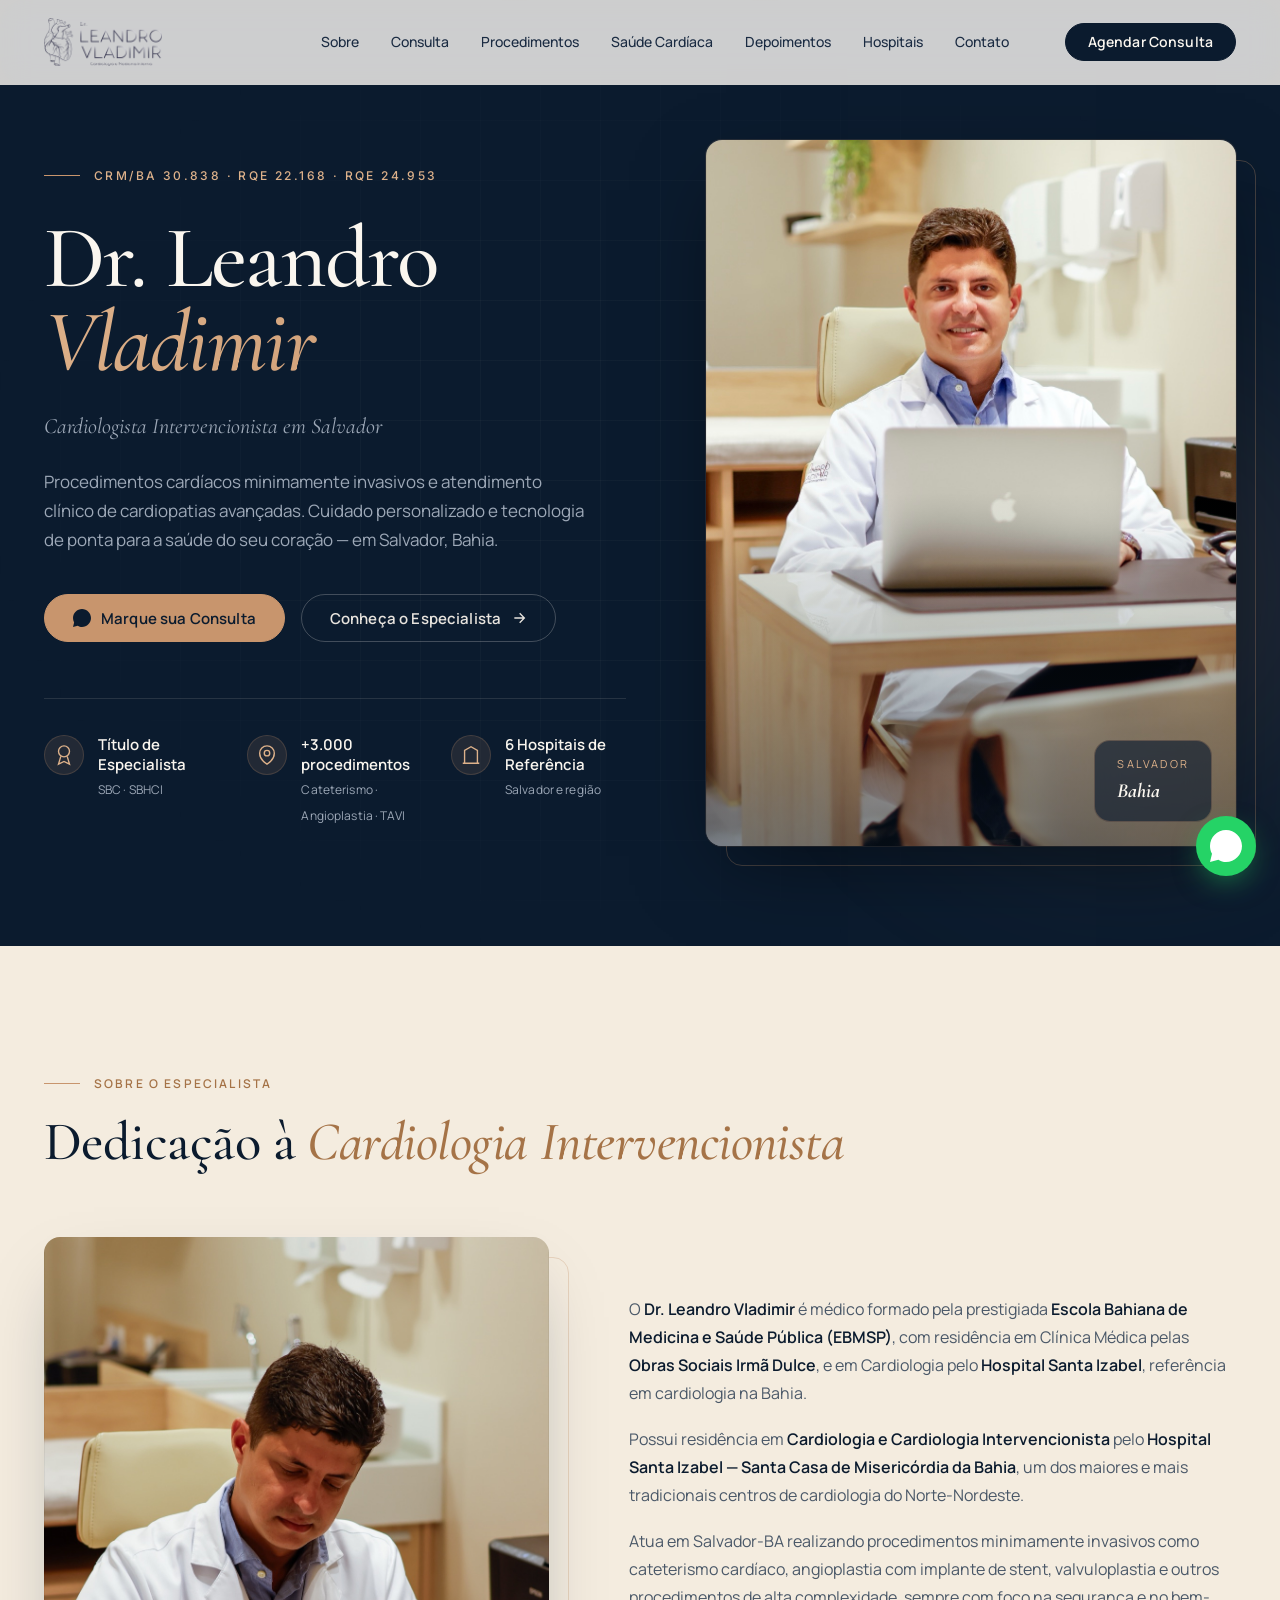
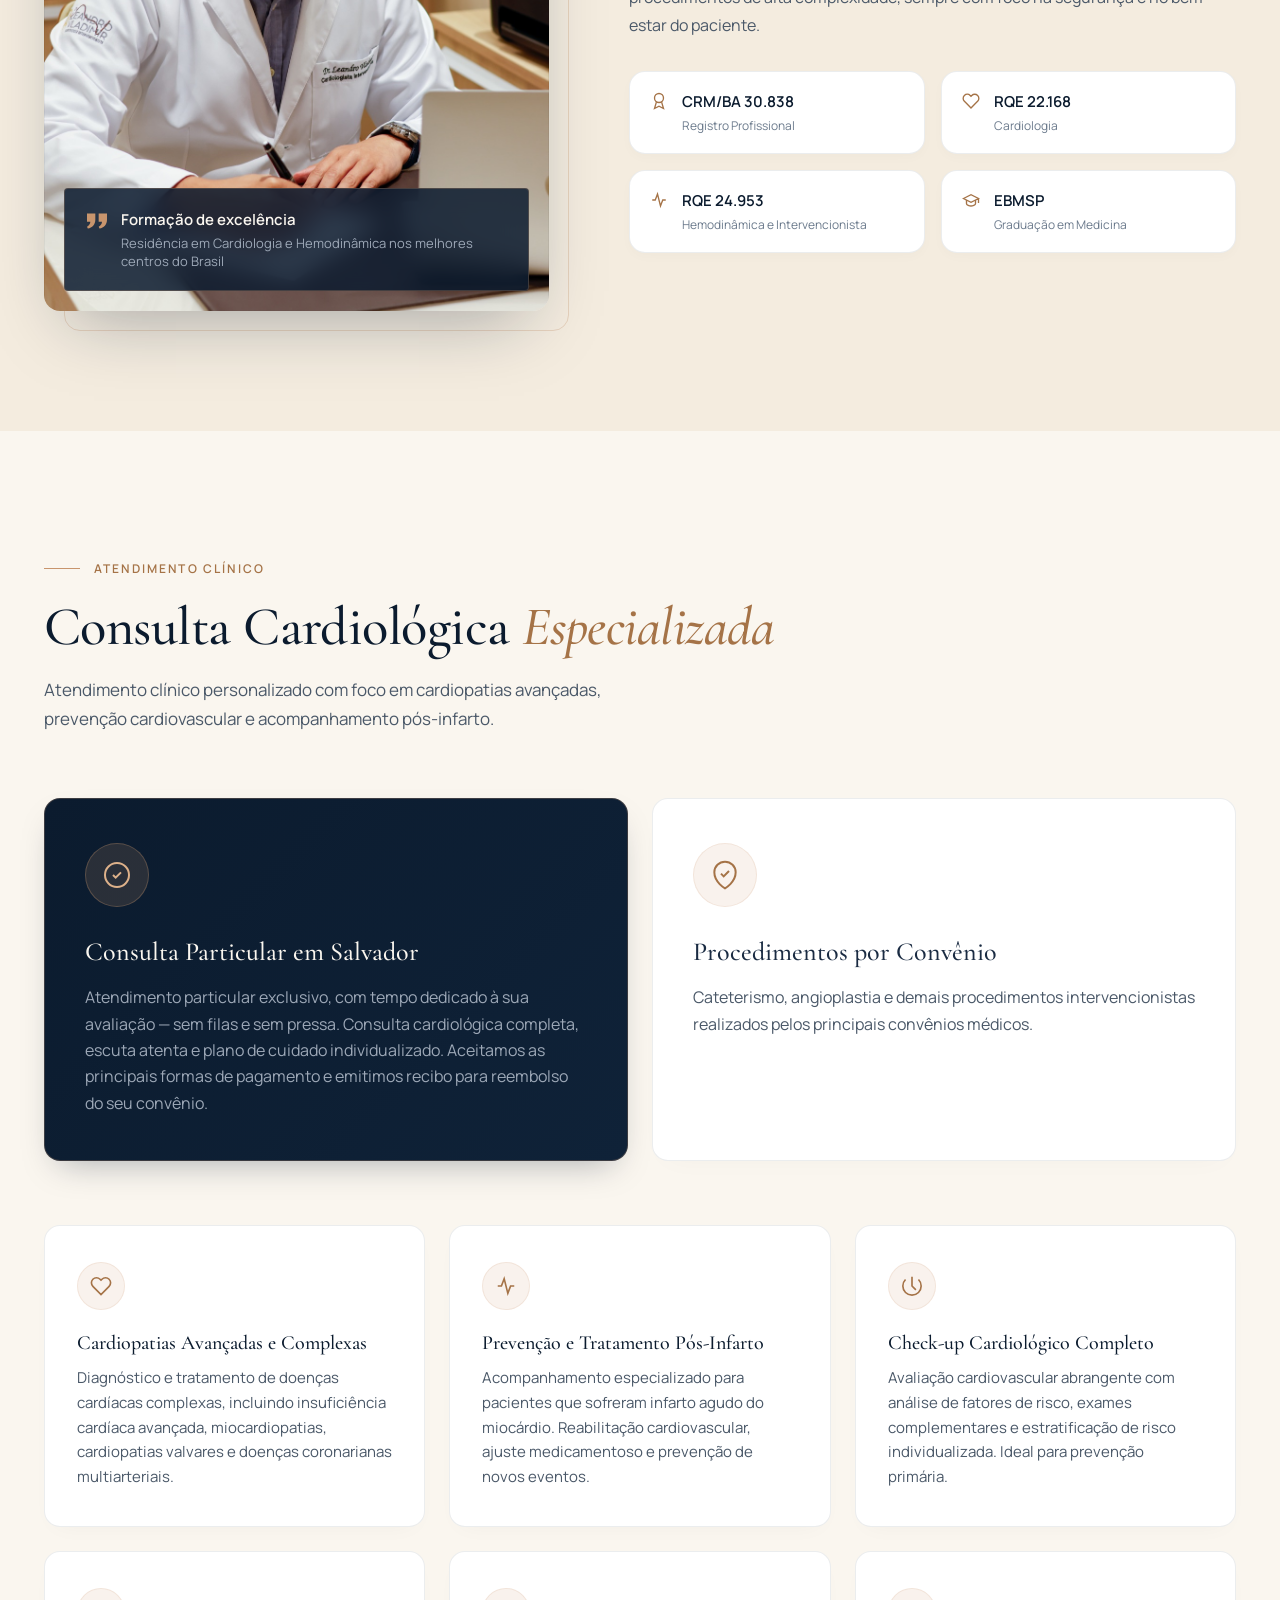
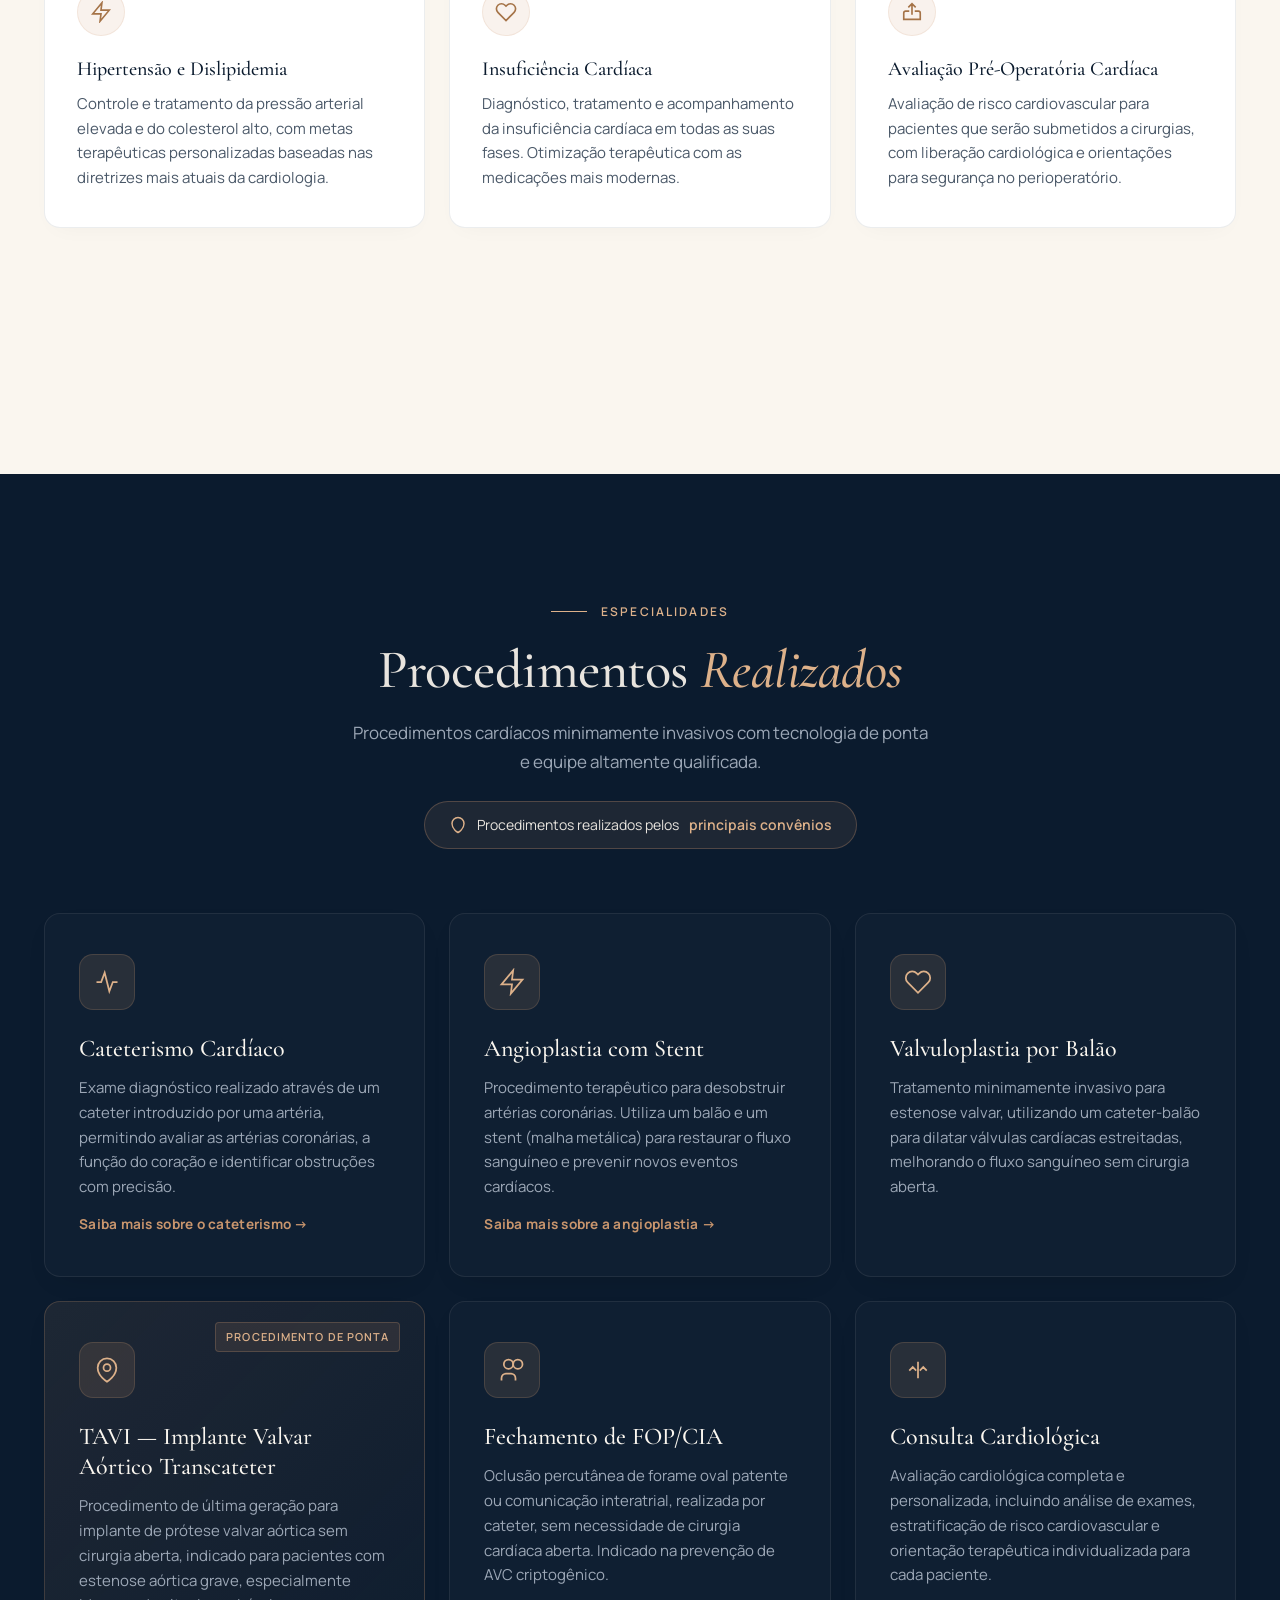
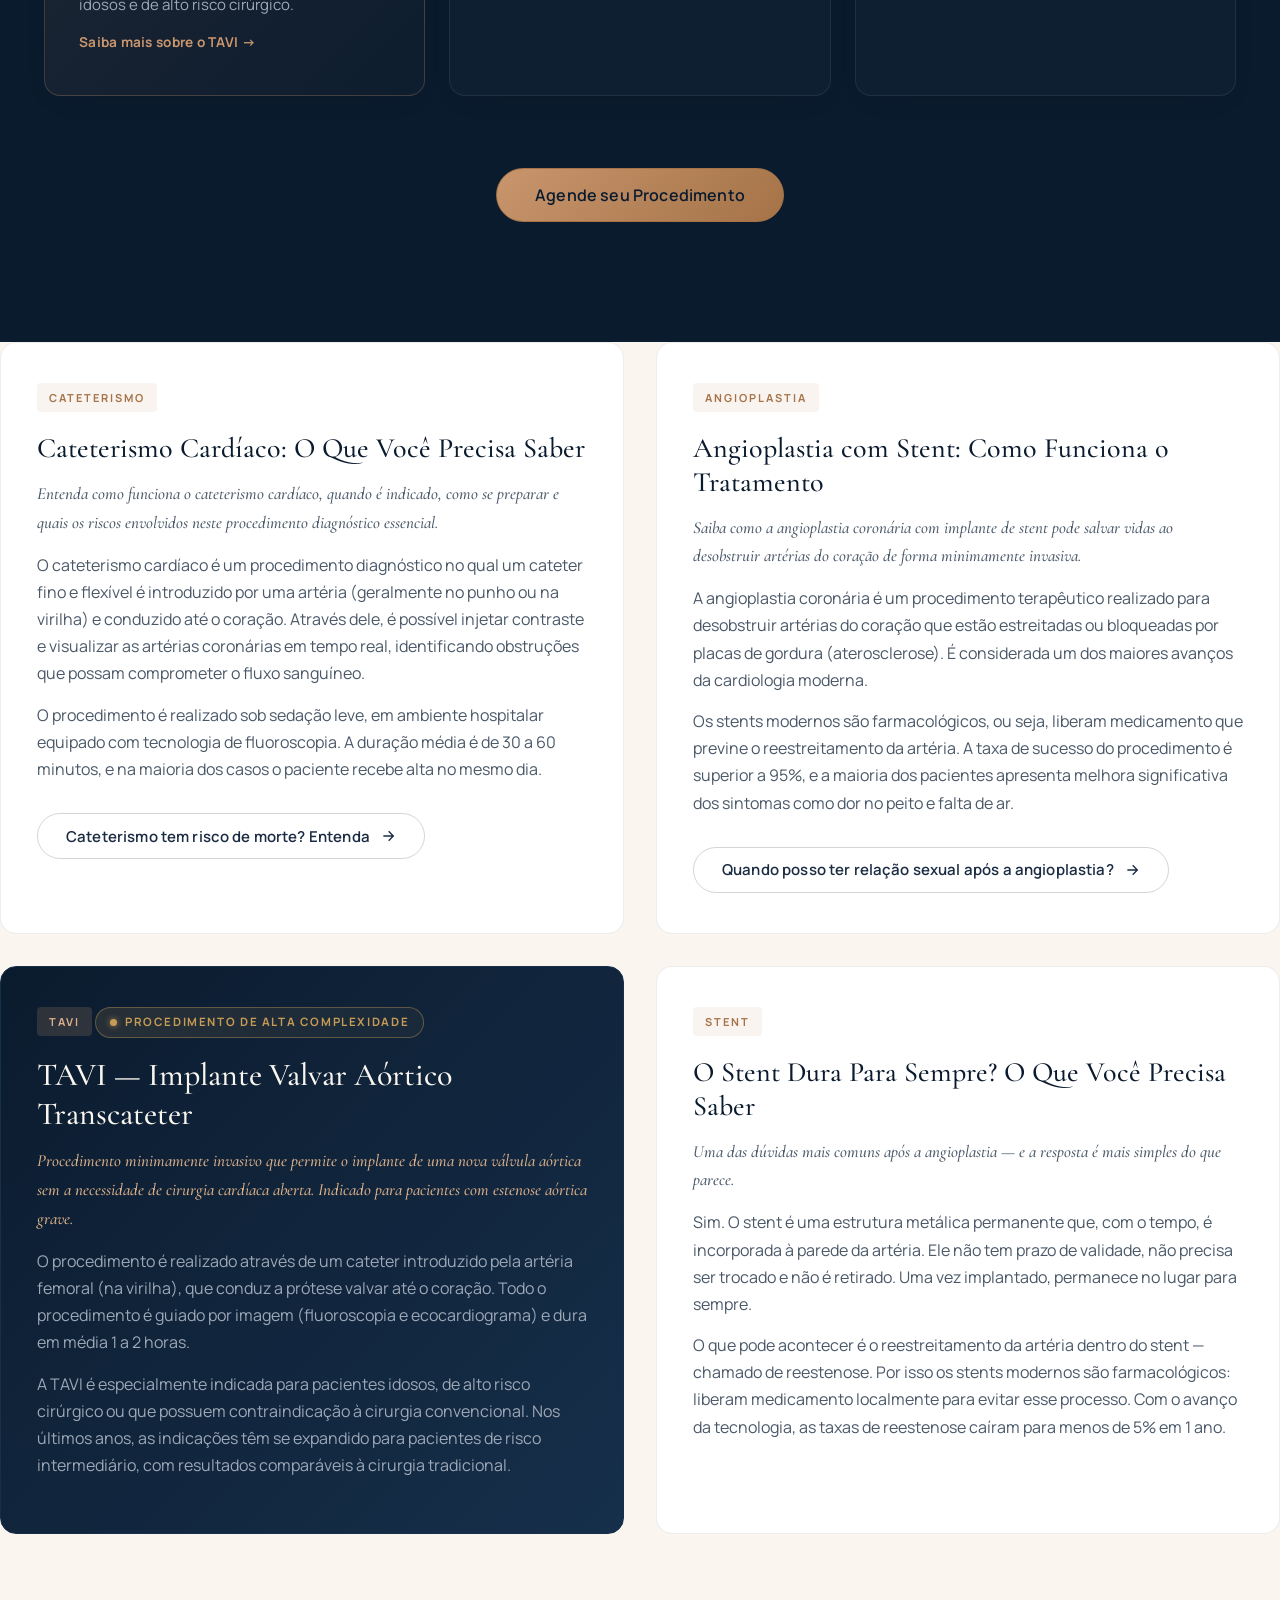
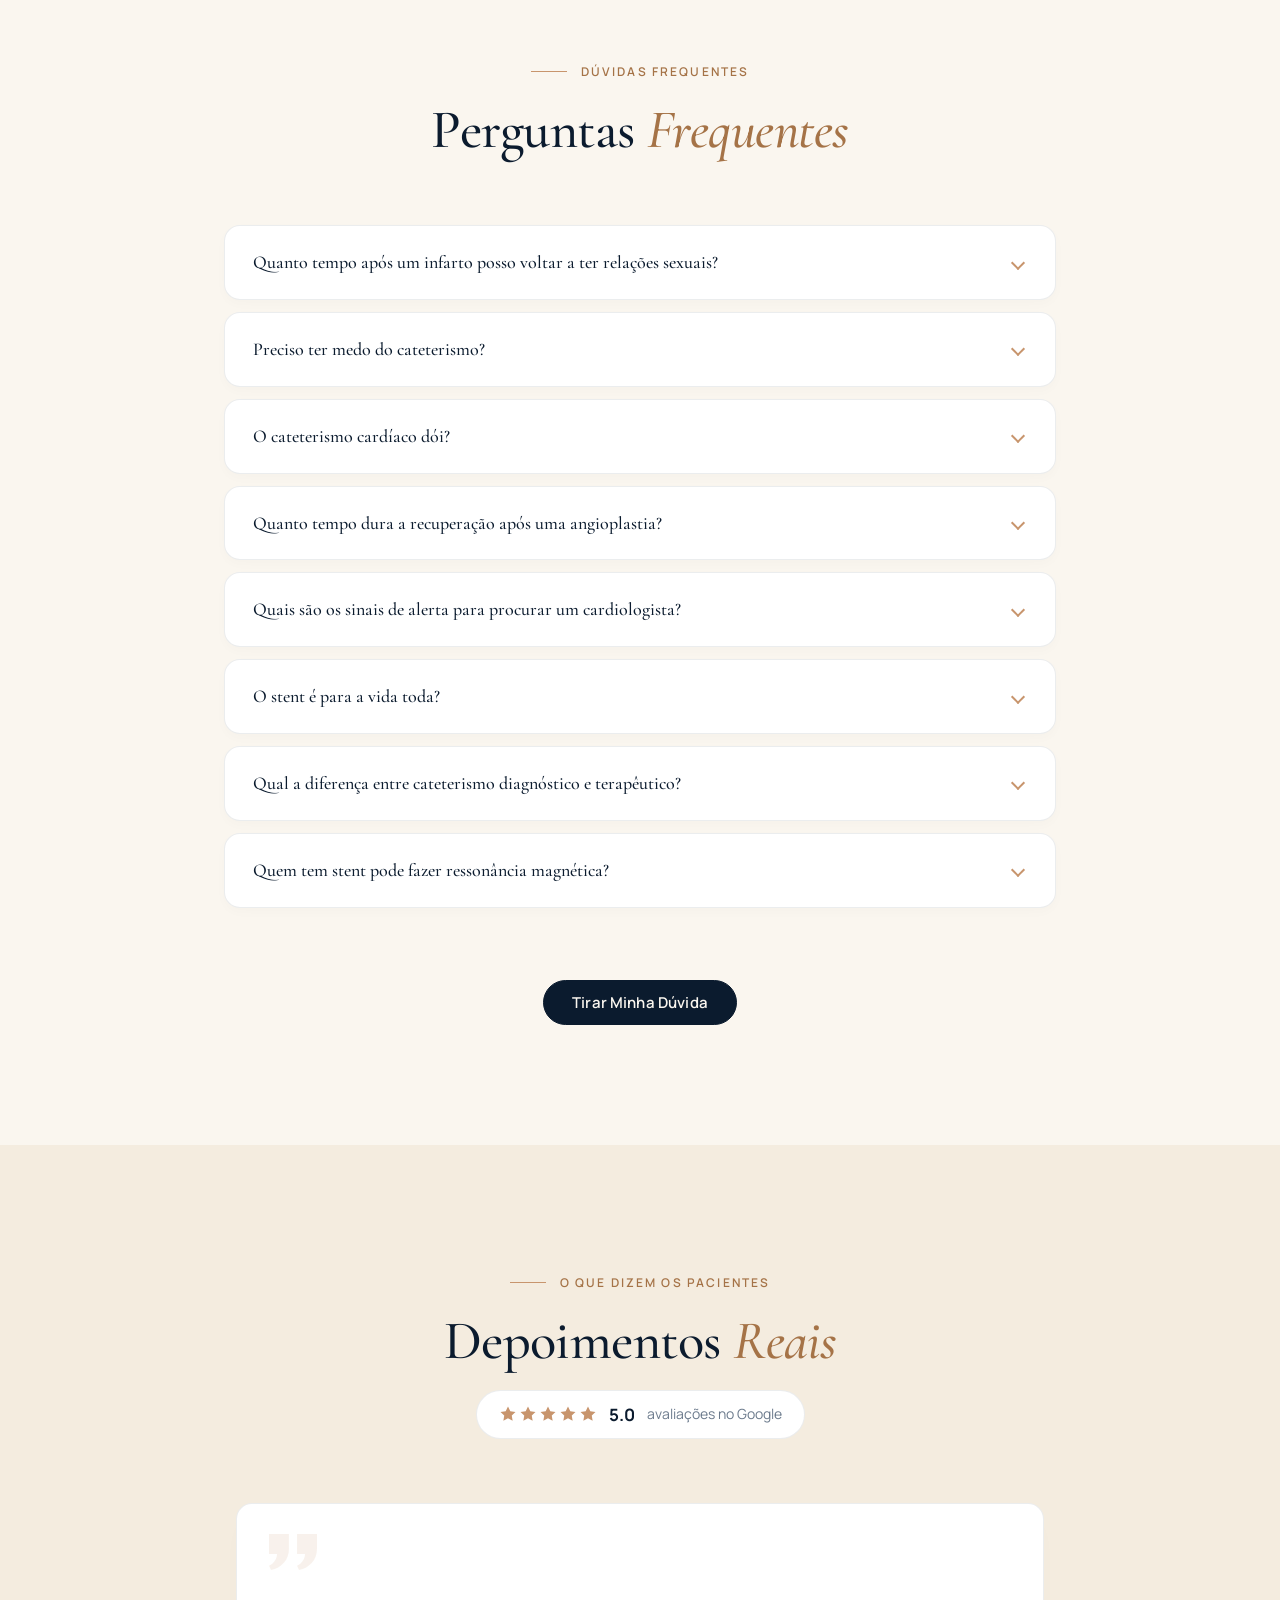
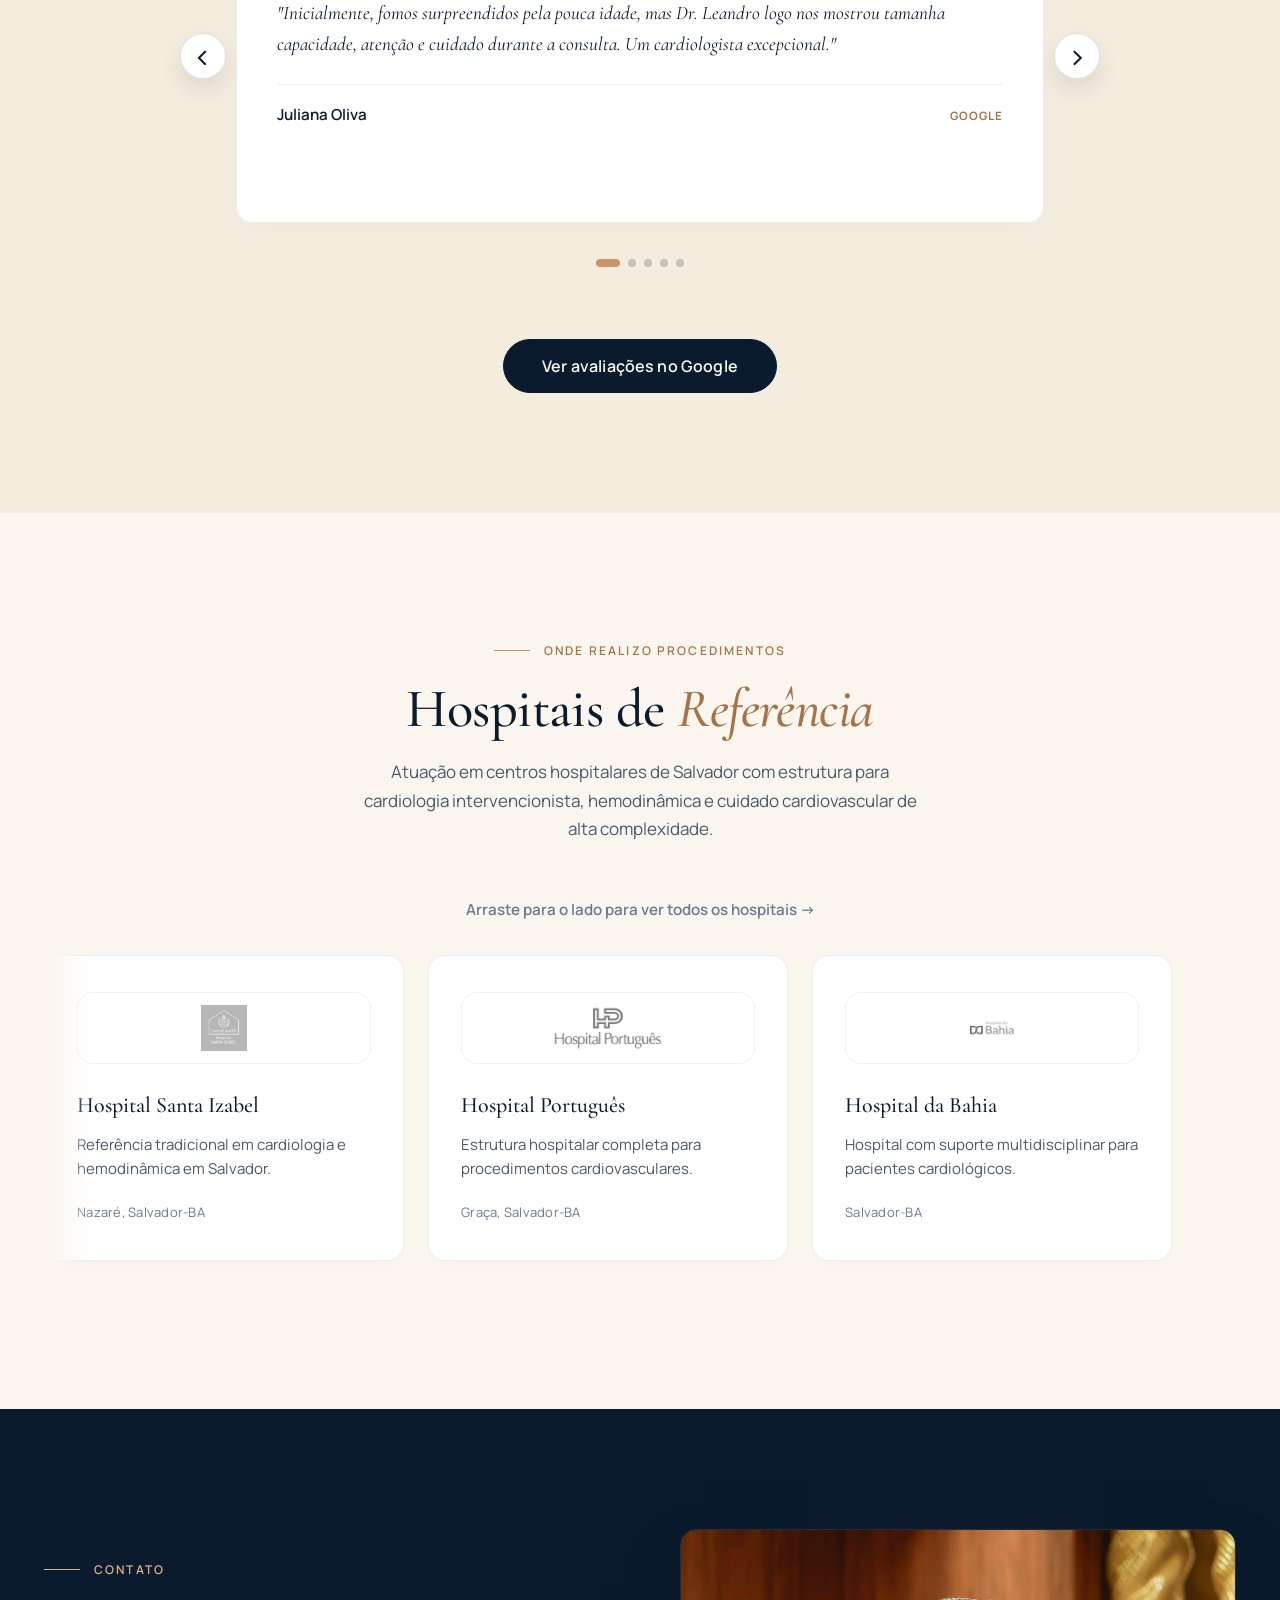
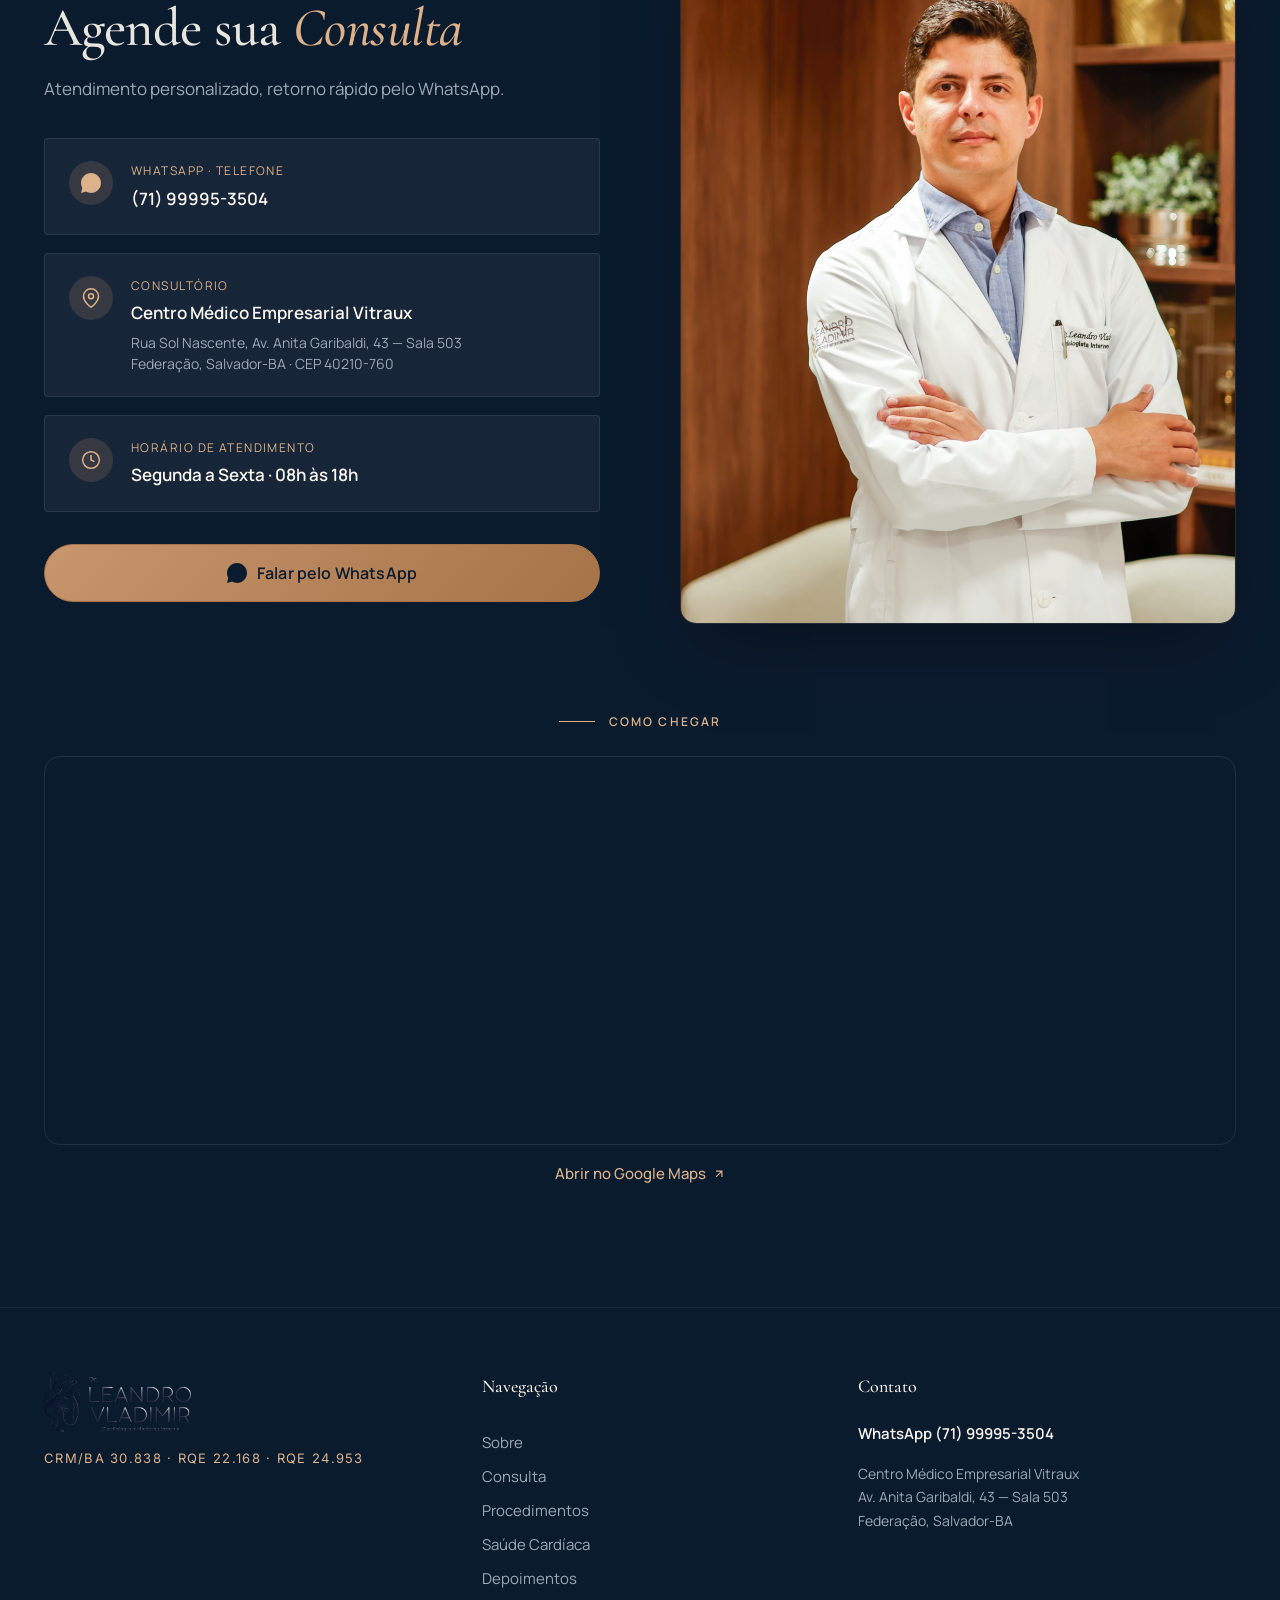
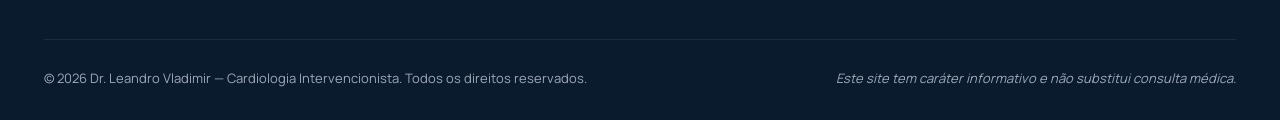
==== commit a2dfcf68: "Corrige link Saude Cardiaca, logo do header e favicon - Adiciona id="conteudo" para o link "Saude Ca" ====
--- a/index.html
+++ b/index.html
@@ -43,8 +43,9 @@
   <meta name="twitter:image" content="https://leandrovladimir.com.br/images/consulta.jpg" />
 
   <!-- ========== FAVICON ========== -->
-  <link rel="icon" type="image/png" href="/images/favicon.png" />
-  <link rel="apple-touch-icon" href="/images/favicon.png" />
+  <link rel="icon" type="image/png" sizes="512x512" href="/images/favicon-512.png" />
+  <link rel="icon" type="image/png" sizes="128x128" href="/images/favicon.png" />
+  <link rel="apple-touch-icon" sizes="180x180" href="/images/apple-touch-icon.png" />
 
   <!-- ========== FONTES ========== -->
   <link rel="preconnect" href="https://fonts.googleapis.com" />
@@ -153,7 +154,7 @@
   <header class="header" id="header">
     <div class="container header__inner">
       <a href="#hero" class="header__brand" aria-label="Dr. Leandro Vladimir — Início">
-        <img src="/images/logo-header.png" alt="Logo Dr. Leandro Vladimir" class="header__logo" width="240" height="98" />
+        <img src="/images/logo-header-dark.png" alt="Logo Dr. Leandro Vladimir" class="header__logo" width="240" height="98" />
       </a>
       <nav class="header__nav" aria-label="Navegação principal">
         <a href="#sobre">Sobre</a>
@@ -432,7 +433,7 @@
   </section>
 
   <!-- ============ CONTEÚDO EDUCATIVO ============ -->
-  <div class="articles" style="display: grid; grid-template-columns: 1fr 1fr; gap: 32px;">
+  <div class="articles" id="conteudo" style="display: grid; grid-template-columns: 1fr 1fr; gap: 32px; scroll-margin-top: 100px;">
 
   <!-- ARTIGO 1: Cateterismo -->
   <article class="article reveal">
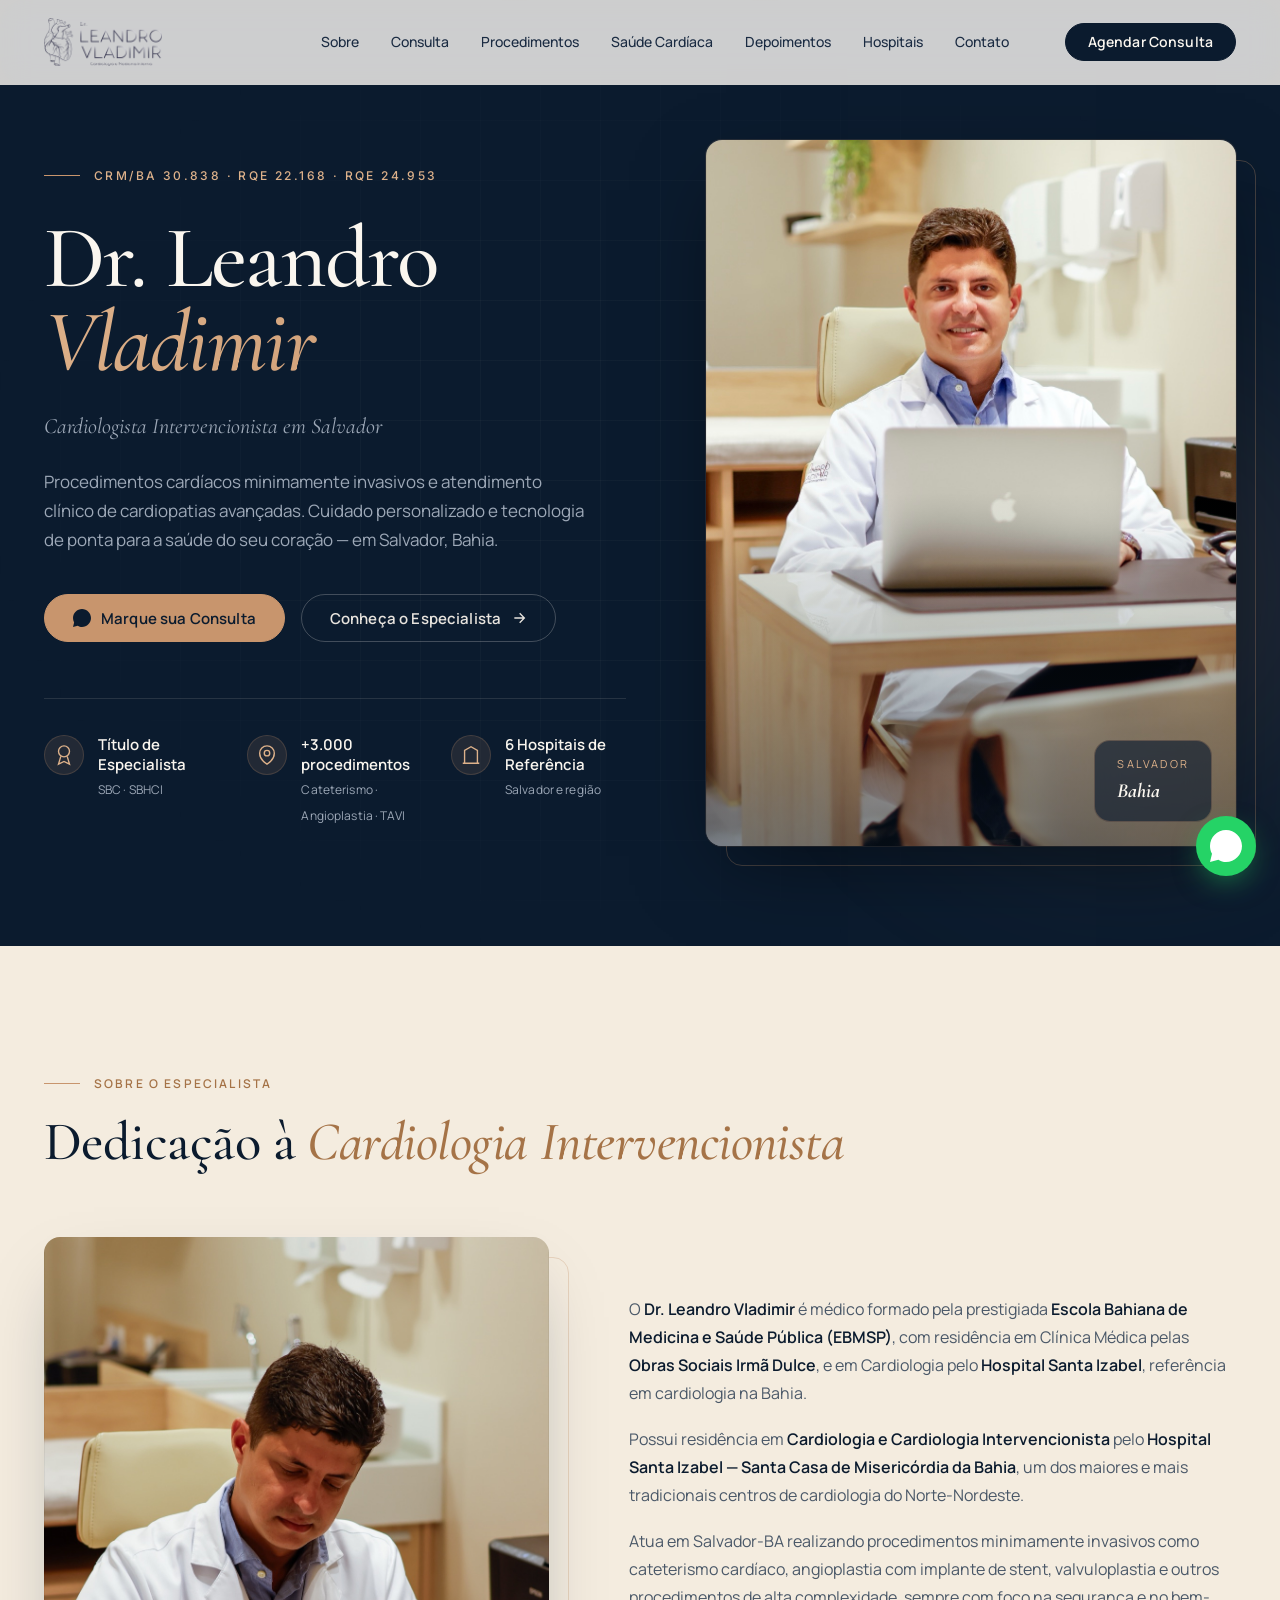
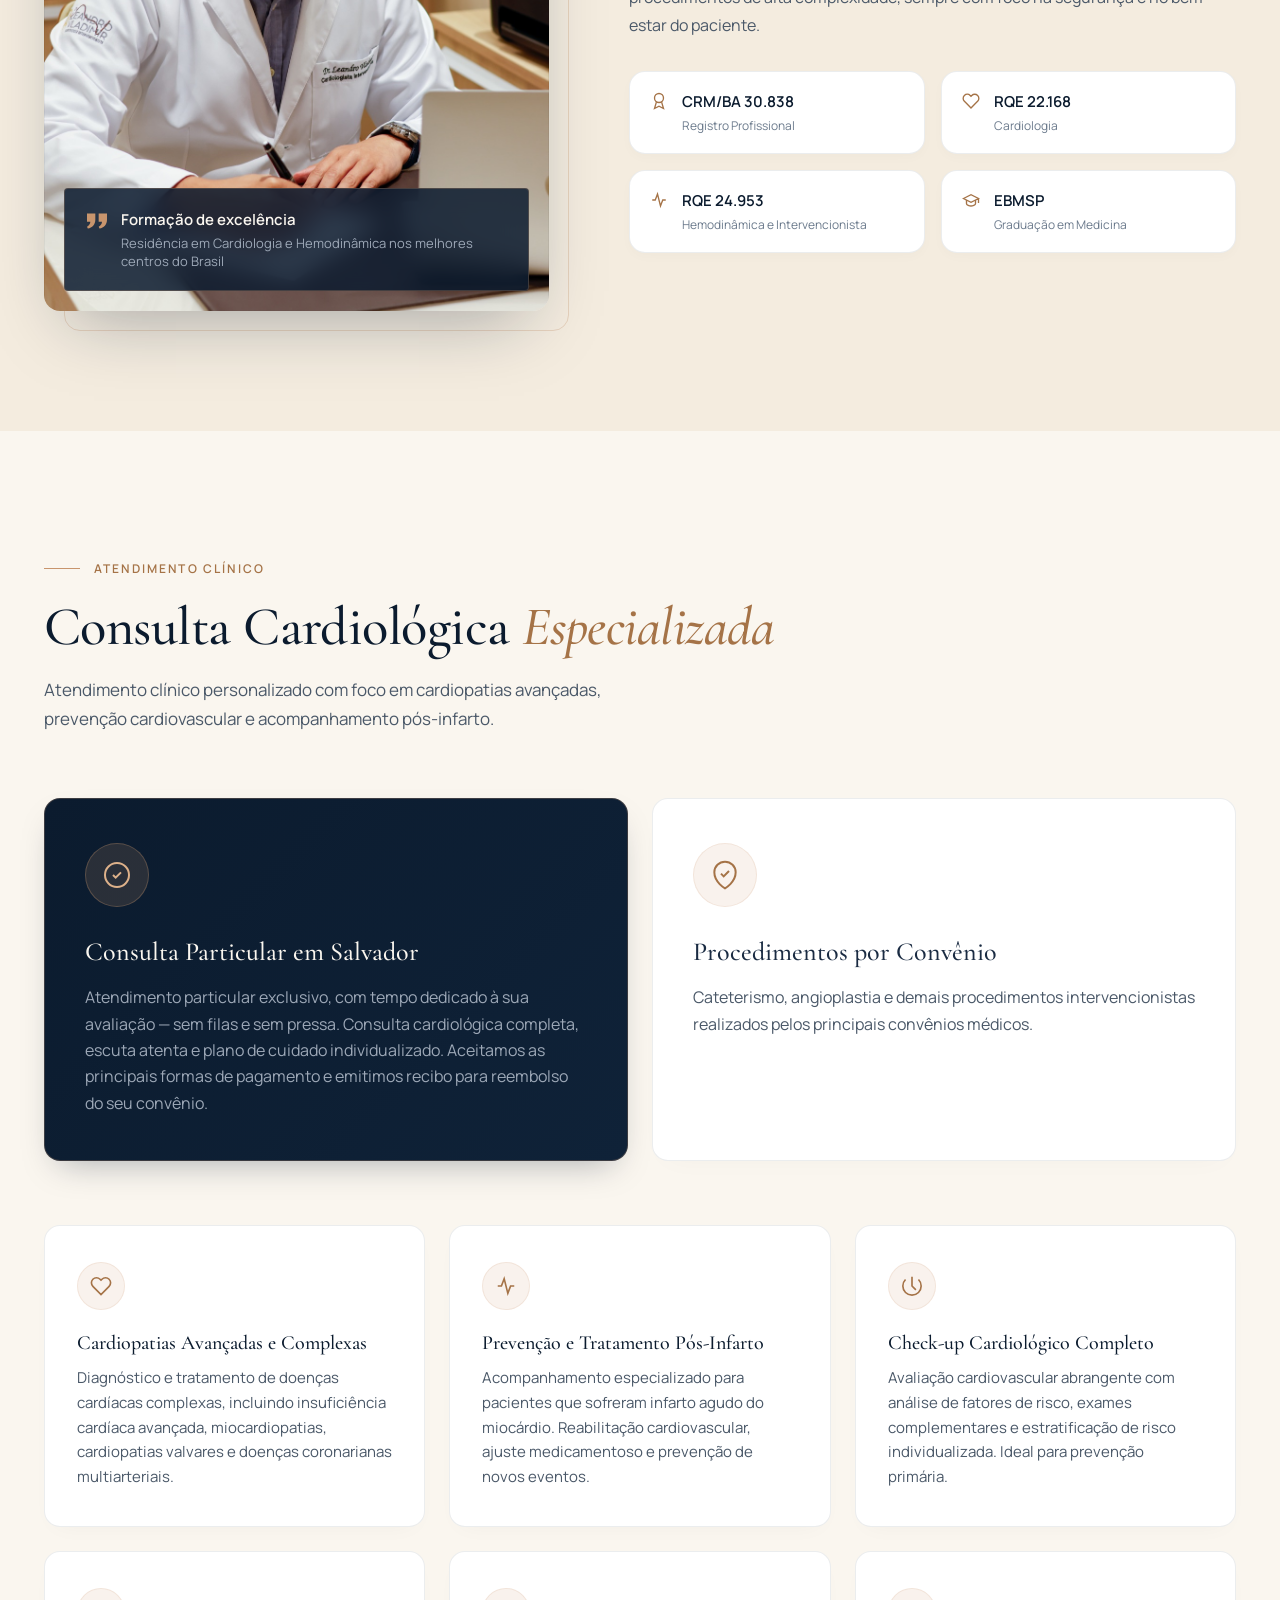
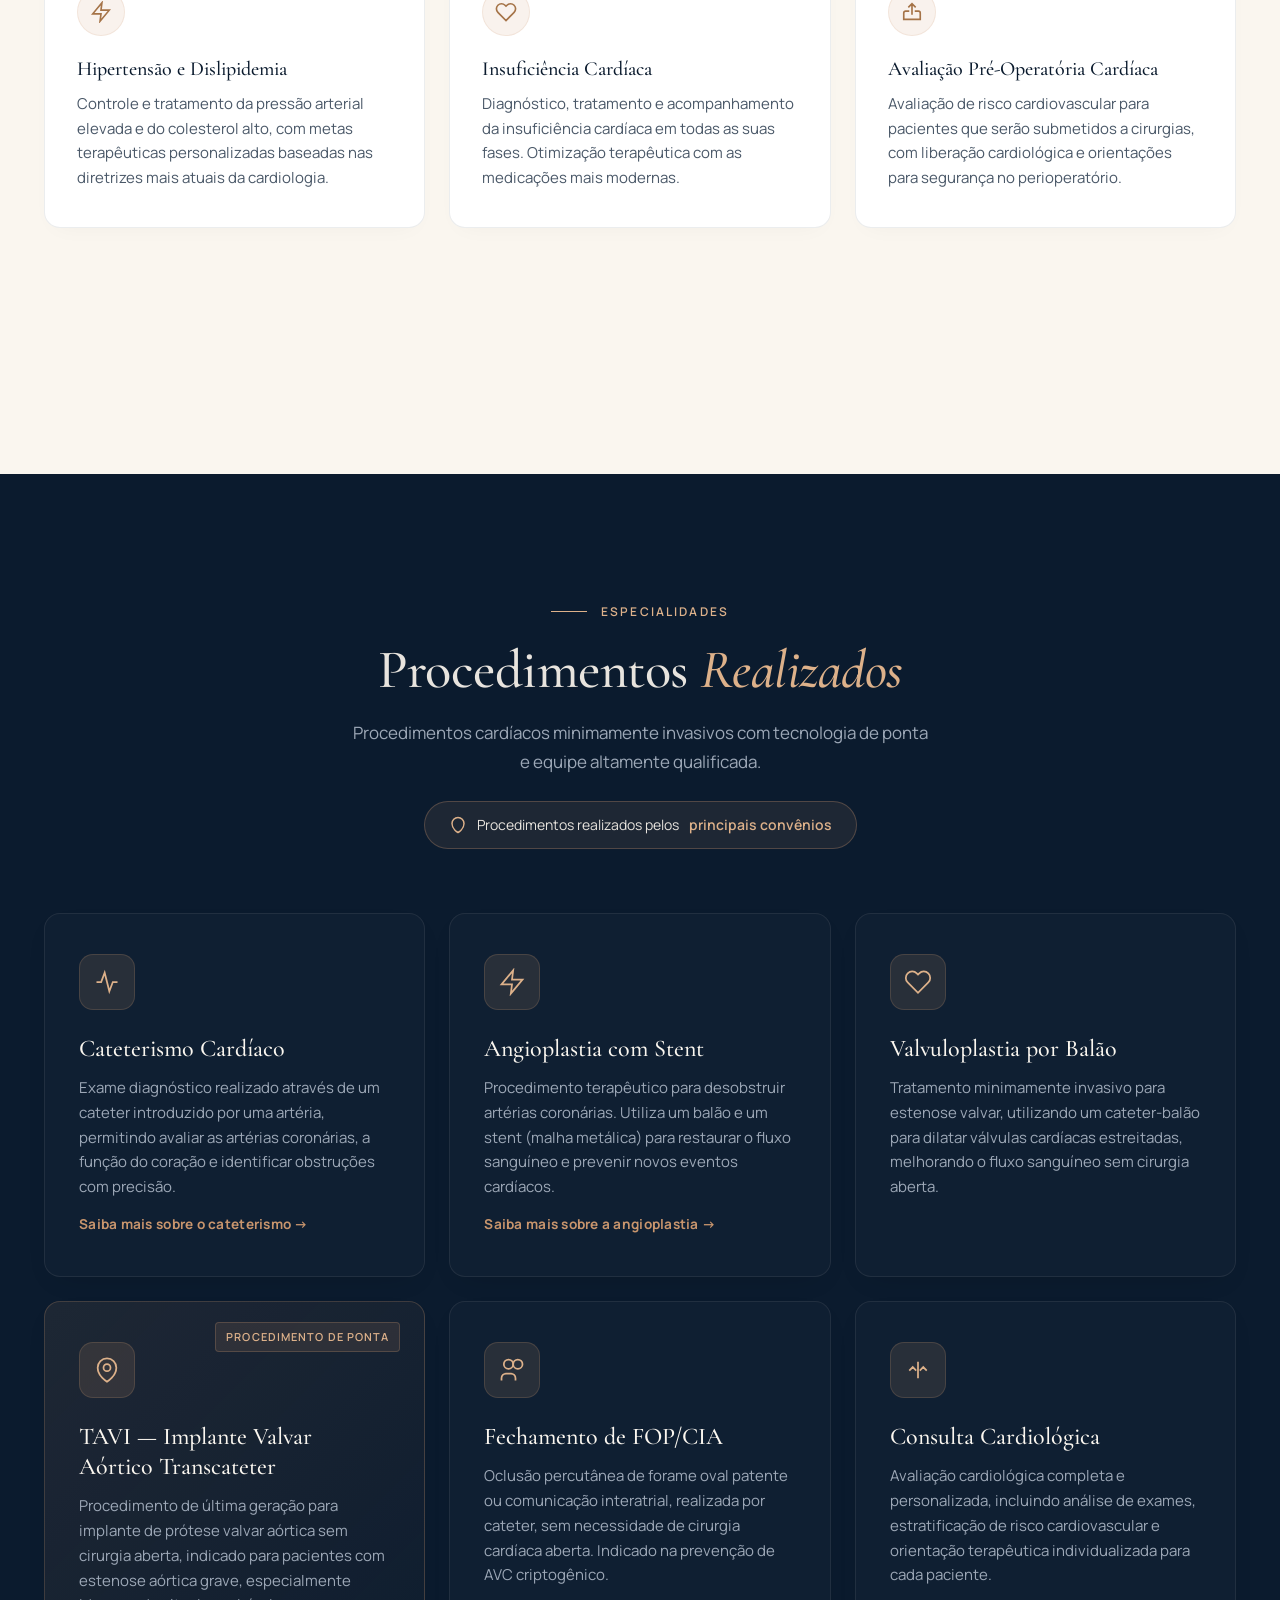
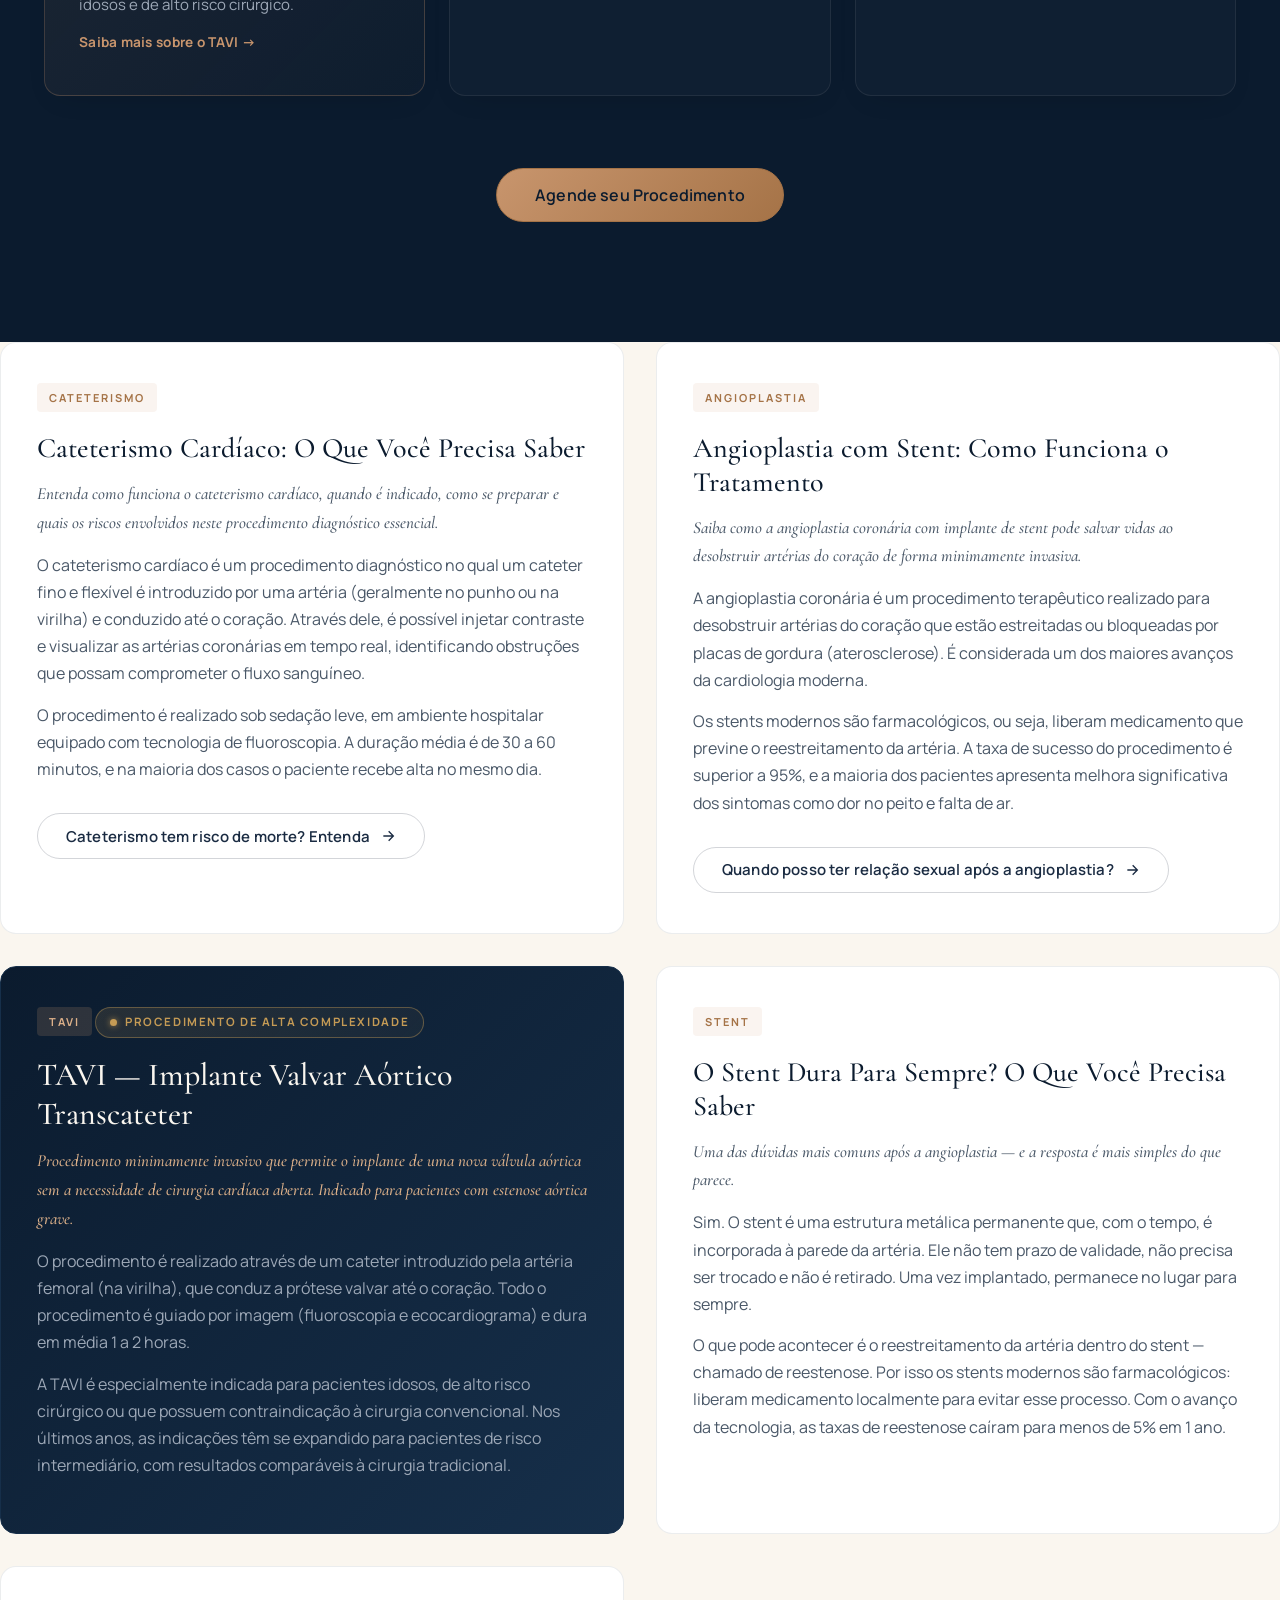
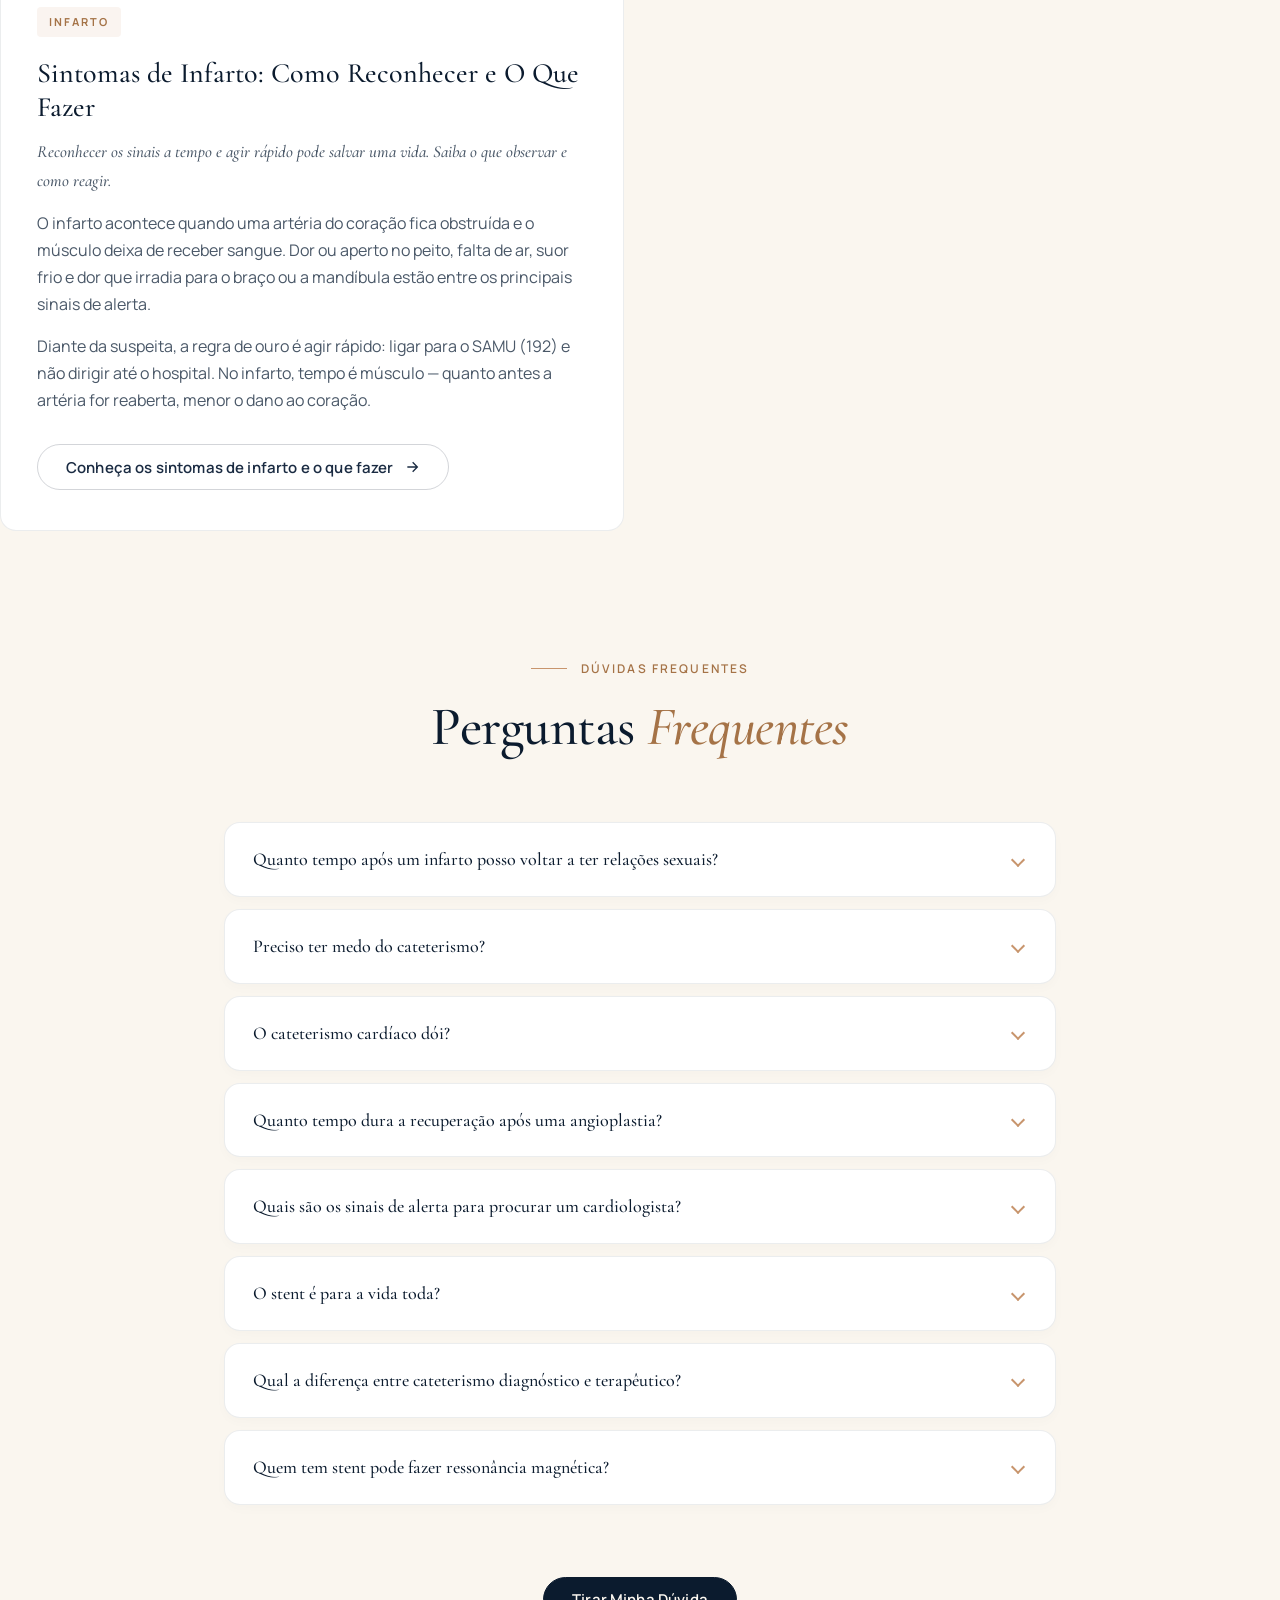
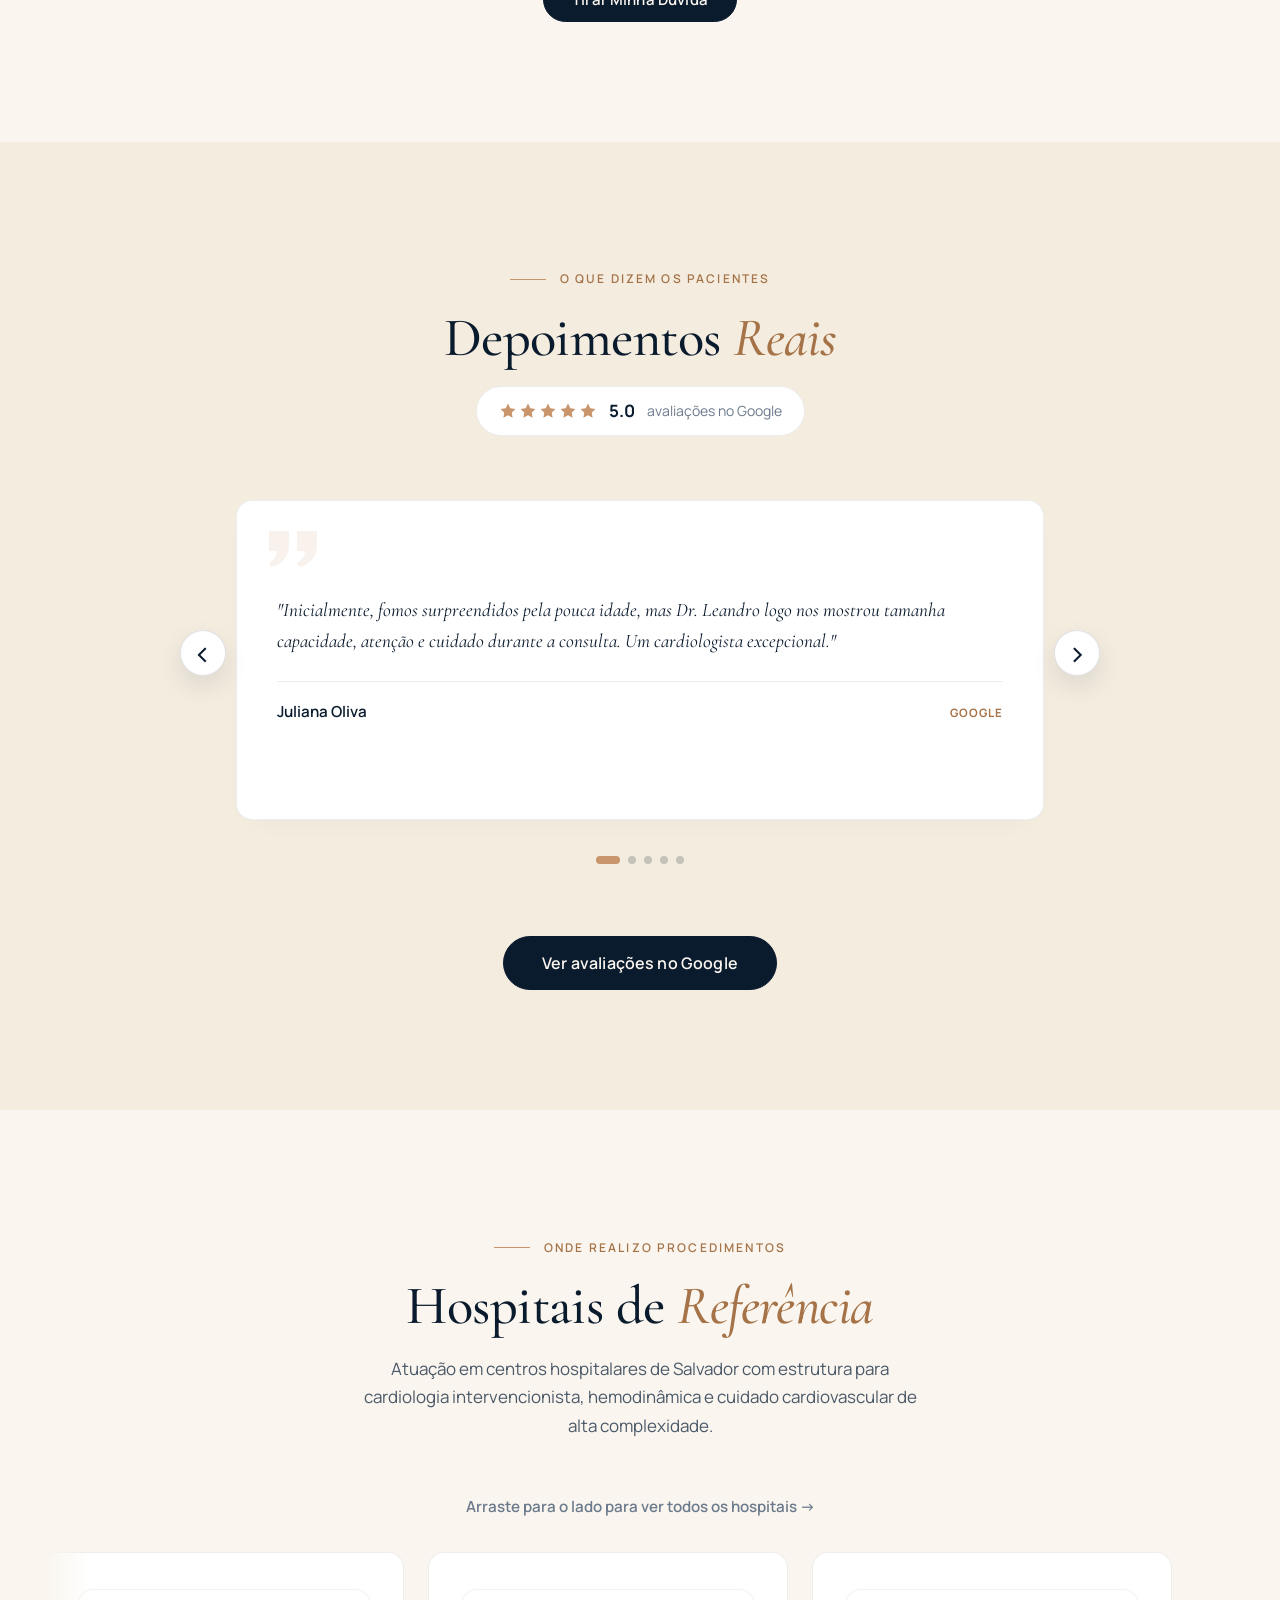
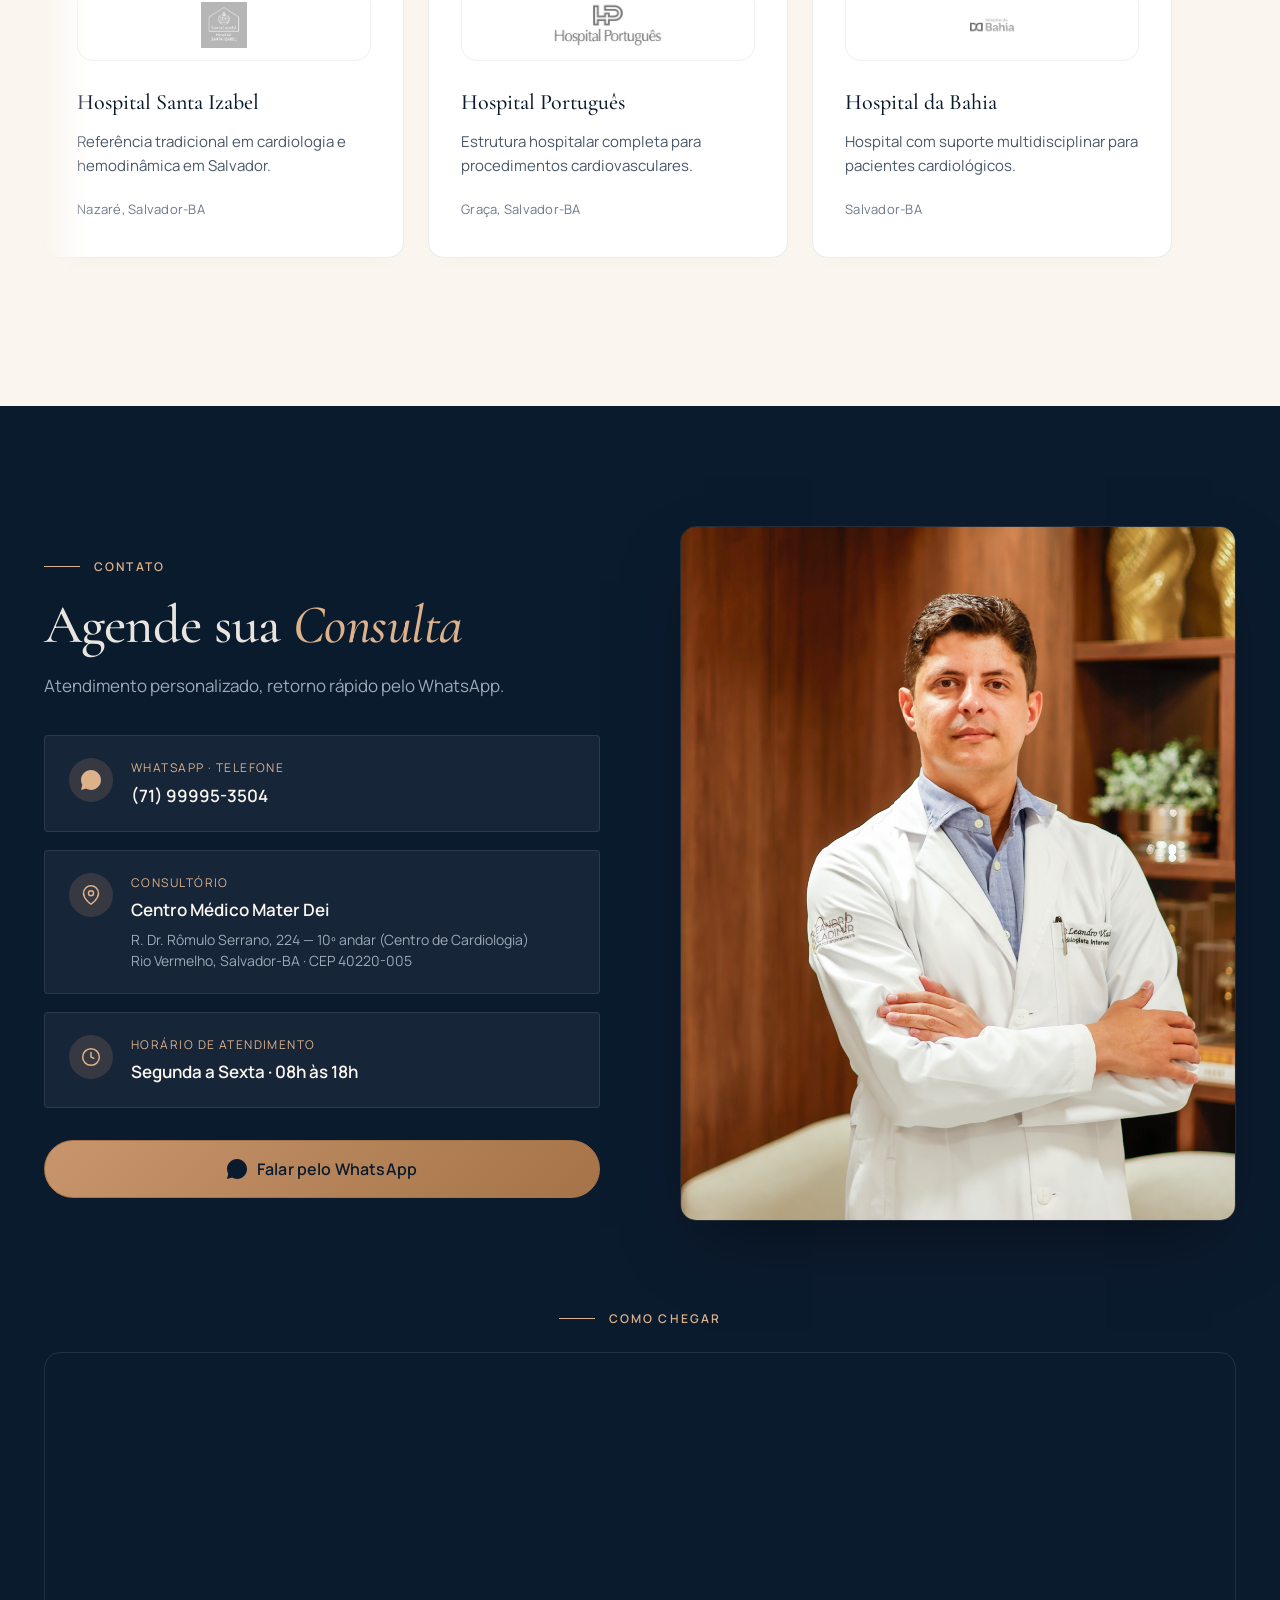
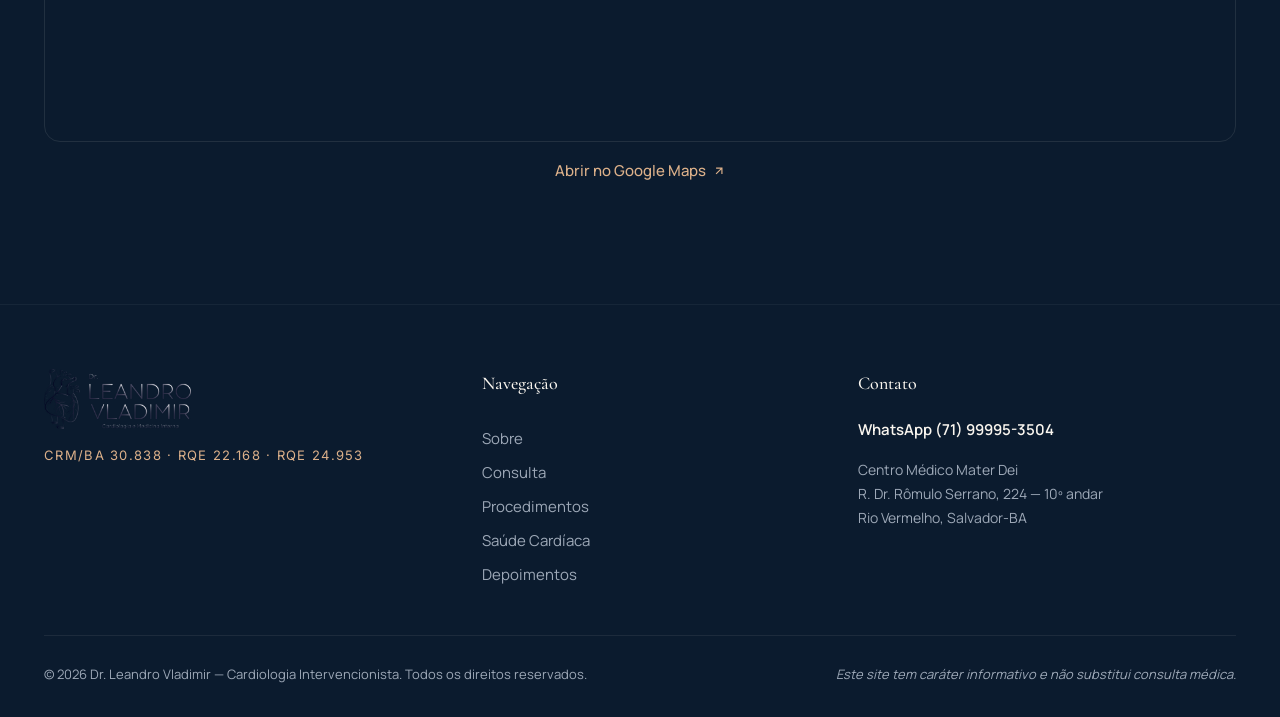
==== commit 270aba79: "Atualiza endereço do consultório para Centro Médico Mater Dei Move o endereço de todas as páginas (i" ====
--- a/index.html
+++ b/index.html
@@ -16,14 +16,14 @@
   <!-- ========== SEO PRIMÁRIO ========== -->
   <title>Cardiologista em Salvador | Dr. Leandro Vladimir — Cateterismo e Angioplastia</title>
   <meta name="description" content="Cardiologista intervencionista em Salvador, BA. Especialista em cateterismo cardíaco, angioplastia e procedimentos do coração. Consulta particular com atendimento humanizado — agende pelo WhatsApp. CRM/BA 30.838." />
-  <meta name="keywords" content="cardiologista Salvador, cardiologista intervencionista Salvador, cateterismo cardíaco Salvador, angioplastia Bahia, hemodinâmica Salvador, Dr. Leandro Vladimir, cardiologista Federação Salvador, TAVI Salvador, stent Salvador" />
+  <meta name="keywords" content="cardiologista Salvador, cardiologista intervencionista Salvador, cateterismo cardíaco Salvador, angioplastia Bahia, hemodinâmica Salvador, Dr. Leandro Vladimir, cardiologista Rio Vermelho Salvador, TAVI Salvador, stent Salvador" />
   <meta name="author" content="Dr. Leandro Vladimir" />
   <meta name="robots" content="index, follow, max-image-preview:large" />
   <link rel="canonical" href="https://leandrovladimir.com.br/" />
   <meta name="geo.region" content="BR-BA" />
   <meta name="geo.placename" content="Salvador" />
-  <meta name="geo.position" content="-13.0024;-38.5085" />
-  <meta name="ICBM" content="-13.0024, -38.5085" />
+  <meta name="geo.position" content="-13.0110;-38.4890" />
+  <meta name="ICBM" content="-13.0110, -38.4890" />
 
   <!-- ========== OPEN GRAPH (Facebook, WhatsApp, LinkedIn) ========== -->
   <meta property="og:type" content="website" />
@@ -82,13 +82,13 @@
         ],
         "address": {
           "@type": "PostalAddress",
-          "streetAddress": "Rua Sol Nascente, Av. Anita Garibaldi, 43 — Sala 503",
+          "streetAddress": "R. Dr. Rômulo Serrano, 224 — 10º andar, Centro de Cardiologia",
           "addressLocality": "Salvador",
           "addressRegion": "BA",
-          "postalCode": "40210-760",
+          "postalCode": "40220-005",
           "addressCountry": "BR"
         },
-        "geo": { "@type": "GeoCoordinates", "latitude": -13.0024, "longitude": -38.5085 },
+        "geo": { "@type": "GeoCoordinates", "latitude": -13.0110, "longitude": -38.4890 },
         "areaServed": [
           { "@type": "City", "name": "Salvador" },
           { "@type": "AdministrativeArea", "name": "Bahia" }
@@ -112,13 +112,13 @@
         "priceRange": "$$$",
         "address": {
           "@type": "PostalAddress",
-          "streetAddress": "Rua Sol Nascente, Av. Anita Garibaldi, 43 — Sala 503",
+          "streetAddress": "R. Dr. Rômulo Serrano, 224 — 10º andar, Centro de Cardiologia",
           "addressLocality": "Salvador",
           "addressRegion": "BA",
-          "postalCode": "40210-760",
+          "postalCode": "40220-005",
           "addressCountry": "BR"
         },
-        "geo": { "@type": "GeoCoordinates", "latitude": -13.0024, "longitude": -38.5085 },
+        "geo": { "@type": "GeoCoordinates", "latitude": -13.0110, "longitude": -38.4890 },
         "openingHoursSpecification": [
           { "@type": "OpeningHoursSpecification", "dayOfWeek": ["Monday", "Tuesday", "Wednesday", "Thursday", "Friday"], "opens": "08:00", "closes": "18:00" }
         ],
@@ -483,6 +483,19 @@
     <p>O que pode acontecer é o reestreitamento da artéria dentro do stent — chamado de reestenose. Por isso os stents modernos são farmacológicos: liberam medicamento localmente para evitar esse processo. Com o avanço da tecnologia, as taxas de reestenose caíram para menos de 5% em 1 ano.</p>
   </article>
 
+  <!-- ARTIGO 5: Infarto -->
+  <article class="article reveal" data-delay="400" style="grid-column: auto;">
+    <div class="article__tag">Infarto</div>
+    <h3>Sintomas de Infarto: Como Reconhecer e O Que Fazer</h3>
+    <p class="article__lede">Reconhecer os sinais a tempo e agir rápido pode salvar uma vida. Saiba o que observar e como reagir.</p>
+    <p>O infarto acontece quando uma artéria do coração fica obstruída e o músculo deixa de receber sangue. Dor ou aperto no peito, falta de ar, suor frio e dor que irradia para o braço ou a mandíbula estão entre os principais sinais de alerta.</p>
+    <p>Diante da suspeita, a regra de ouro é agir rápido: ligar para o SAMU (192) e não dirigir até o hospital. No infarto, tempo é músculo — quanto antes a artéria for reaberta, menor o dano ao coração.</p>
+    <a href="/sintomas-de-infarto/" class="btn btn--ghost" style="margin-top: 16px; display: inline-flex;">
+      Conheça os sintomas de infarto e o que fazer
+      <svg xmlns="http://www.w3.org/2000/svg" width="16" height="16" viewBox="0 0 24 24" fill="none" stroke="currentColor" stroke-width="2"><path d="M5 12h14M13 5l7 7-7 7"/></svg>
+    </a>
+  </article>
+
 </div>
 
 
@@ -712,8 +725,8 @@
               <div class="contact__icon"><svg viewBox="0 0 24 24" fill="none" stroke="currentColor" stroke-width="1.8"><path d="M21 10c0 7-9 13-9 13s-9-6-9-13a9 9 0 0118 0z"/><circle cx="12" cy="10" r="3"/></svg></div>
               <div>
                 <small>Consultório</small>
-                <strong>Centro Médico Empresarial Vitraux</strong>
-                <span>Rua Sol Nascente, Av. Anita Garibaldi, 43 — Sala 503<br/>Federação, Salvador-BA · CEP 40210-760</span>
+                <strong>Centro Médico Mater Dei</strong>
+                <span>R. Dr. Rômulo Serrano, 224 — 10º andar (Centro de Cardiologia)<br/>Rio Vermelho, Salvador-BA · CEP 40220-005</span>
               </div>
             </div>
             <div class="contact__item">
@@ -740,12 +753,12 @@
         <span class="eyebrow eyebrow--light"><span class="eyebrow__line"></span> Como Chegar</span>
         <div class="map__wrap">
           <iframe
-            src="https://www.google.com/maps/embed?pb=!1m18!1m12!1m3!1d3893.8!2d-38.5285!3d-13.0024!2m3!1f0!2f0!3f0!3m2!1i1024!2i768!4f13.1!3m3!1m2!1s0x0%3A0x0!2zMTPCsDAwJzA4LjYiUyAzOMKwMzEnNDIuNiJX!5e0!3m2!1spt-BR!2sbr!4v1700000000000"
+            src="https://www.google.com/maps?q=R.+Dr.+R%C3%B4mulo+Serrano%2C+224%2C+Rio+Vermelho%2C+Salvador+-+BA%2C+40220-005&amp;output=embed"
             width="100%" height="380" style="border:0; border-radius: 12px;"
             allowfullscreen="" loading="lazy" referrerpolicy="no-referrer-when-downgrade"
             title="Localização do consultório do Dr. Leandro Vladimir"></iframe>
         </div>
-        <a href="https://maps.google.com/?q=Centro+M%C3%A9dico+Empresarial+Vitraux+Salvador" target="_blank" rel="noopener" class="map__link">
+        <a href="https://www.google.com/maps/search/?api=1&amp;query=R.+Dr.+R%C3%B4mulo+Serrano%2C+224%2C+Rio+Vermelho%2C+Salvador+-+BA%2C+40220-005" target="_blank" rel="noopener" class="map__link">
           Abrir no Google Maps
           <svg viewBox="0 0 24 24" width="14" height="14" fill="none" stroke="currentColor" stroke-width="2"><path d="M7 17L17 7M7 7h10v10"/></svg>
         </a>
@@ -772,7 +785,7 @@
         <div class="footer__contact">
           <h4>Contato</h4>
           <a href="https://wa.me/5571999953504" target="_blank" rel="noopener">WhatsApp (71) 99995-3504</a>
-          <p>Centro Médico Empresarial Vitraux<br/>Av. Anita Garibaldi, 43 — Sala 503<br/>Federação, Salvador-BA</p>
+          <p>Centro Médico Mater Dei<br/>R. Dr. Rômulo Serrano, 224 — 10º andar<br/>Rio Vermelho, Salvador-BA</p>
         </div>
       </div>
       <div class="footer__bottom">
